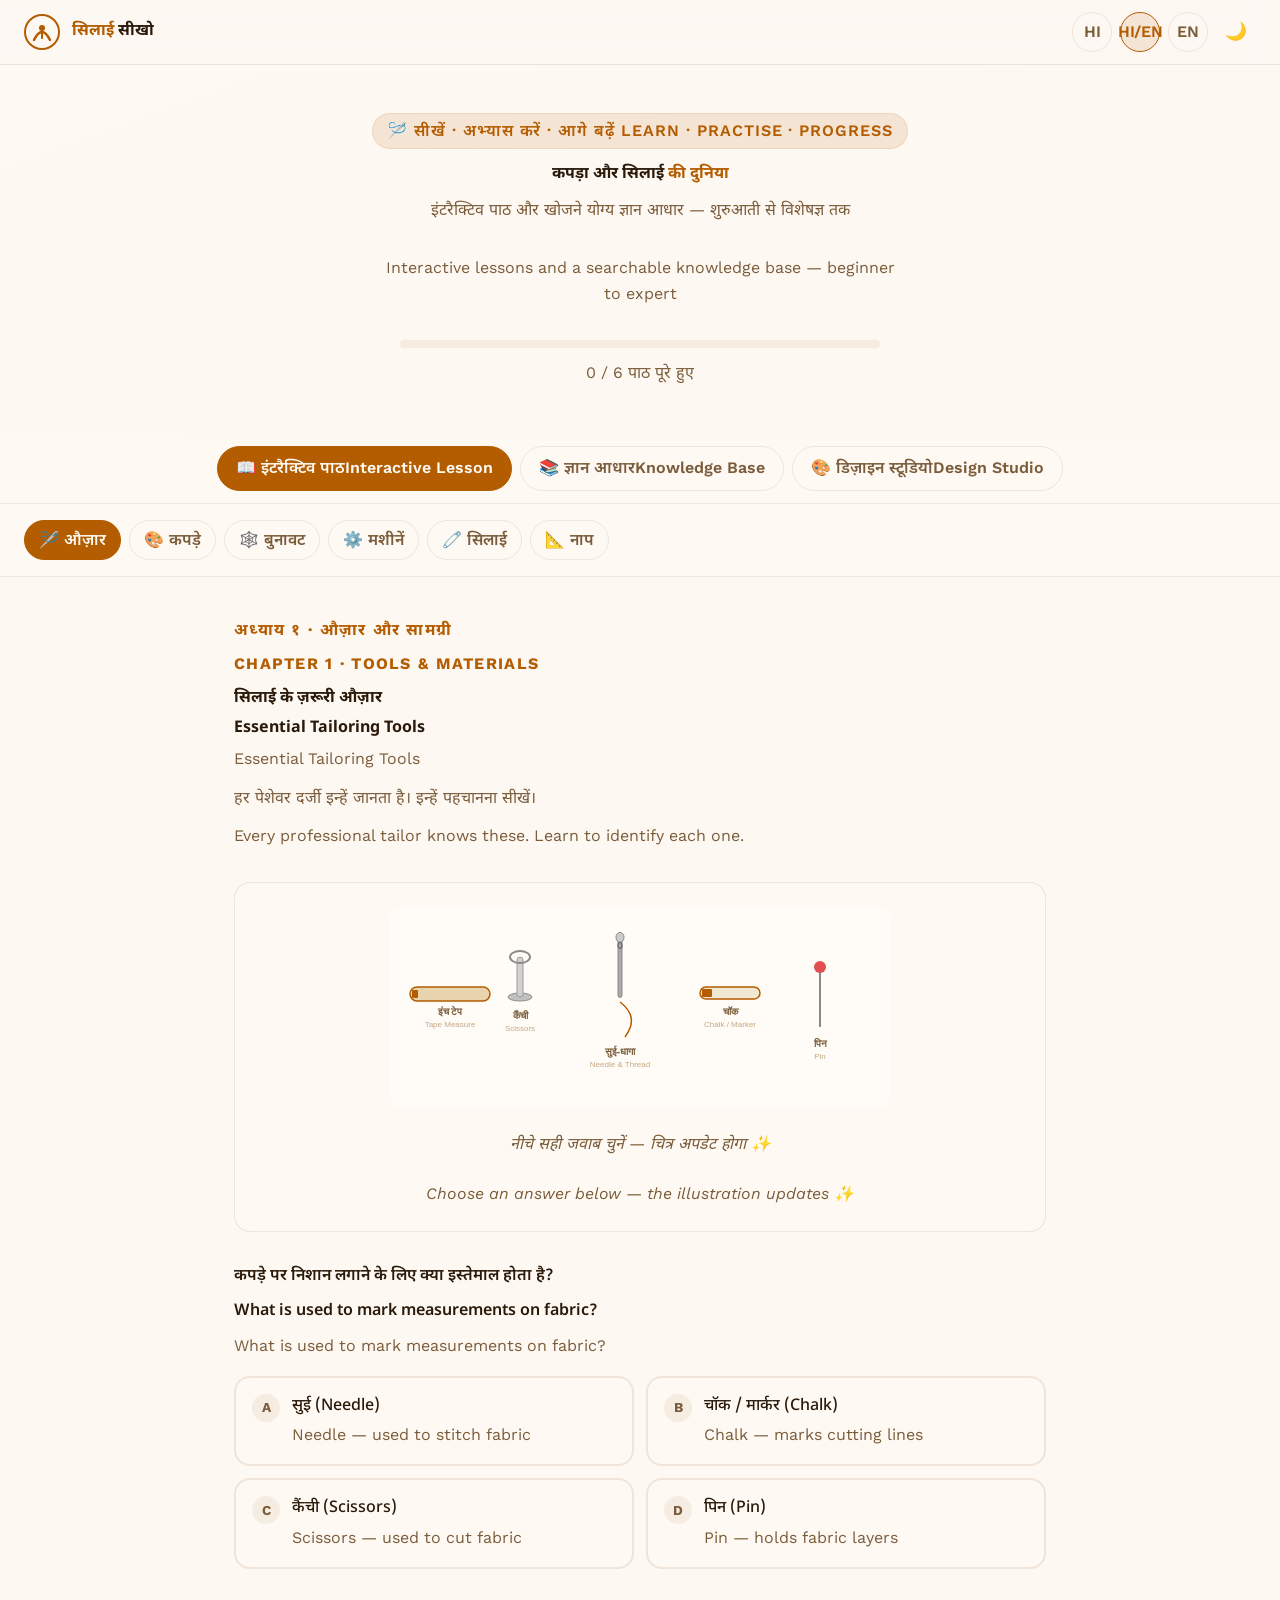
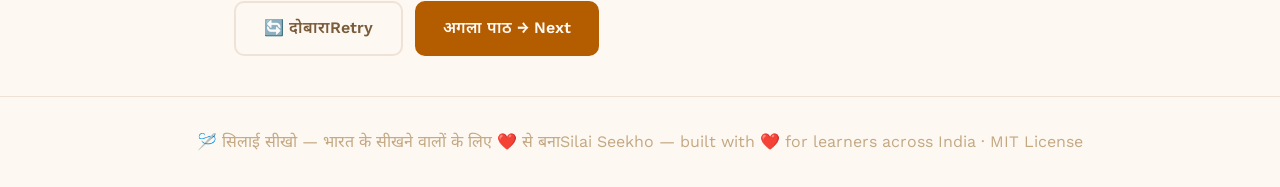
==== index.html @ 6f539c05 "Add Fabric Design Studio (2D editor + 3D drape + replication insights), Saree & Blouse course, and N" ====
<!DOCTYPE html>
<html lang="hi" data-theme="light">
<head>
<meta charset="UTF-8">
<meta name="viewport" content="width=device-width, initial-scale=1.0">
<title>सिलाई सीखो — Silai Seekho</title>
<meta name="description" content="Interactive bilingual (Hindi/English) tailoring lessons with a searchable knowledge base, video tutorials and reference links.">
<link rel="icon" type="image/svg+xml" href="assets/icons/logo.svg">
<link rel="apple-touch-icon" href="assets/icons/apple-touch-icon.png">
<link rel="manifest" href="manifest.webmanifest">
<meta name="theme-color" content="#b35c00">
<link rel="preconnect" href="https://fonts.googleapis.com">
<link rel="preconnect" href="https://fonts.gstatic.com" crossorigin>
<link href="https://fonts.googleapis.com/css2?family=Noto+Sans+Devanagari:wght@400;500;600;700&family=Work+Sans:wght@300..700&display=swap" rel="stylesheet">
<link rel="stylesheet" href="src/css/base.css">
</head>
<body data-lang="bi">

<!-- NAV -->
<nav class="nav">
  <a class="nav-logo" href="#">
    <img src="assets/icons/logo.svg" alt="" width="36" height="36"
         onerror="this.style.display='none'">
    <span class="nav-title"><span>सिलाई</span> सीखो</span>
  </a>
  <div class="nav-controls">
    <button class="nav-btn lang-btn active" id="langHi" onclick="setLang('hi')" title="हिंदी">HI</button>
    <button class="nav-btn lang-btn" id="langBi" onclick="setLang('bi')" title="Hindi + English">HI/EN</button>
    <button class="nav-btn lang-btn" id="langEn" onclick="setLang('en')" title="English">EN</button>
    <button class="nav-btn" data-theme-toggle aria-label="Toggle theme" id="themeBtn">🌙</button>
  </div>
</nav>

<!-- HERO -->
<section class="hero">
  <div class="hero-badge">🪡 <span class="hi-only">सीखें · अभ्यास करें · आगे बढ़ें</span><span class="en-only">Learn · Practise · Progress</span></div>
  <h1>कपड़ा और सिलाई <em>की दुनिया</em></h1>
  <p class="hero-sub hi-only">इंटरैक्टिव पाठ और खोजने योग्य ज्ञान आधार — शुरुआती से विशेषज्ञ तक</p>
  <p class="hero-sub en-only">Interactive lessons and a searchable knowledge base — beginner to expert</p>
  <div class="progress-bar-wrap"><div class="progress-bar" id="progressBar"></div></div>
  <p class="progress-label" id="progressLabel">0 / 6 पाठ पूरे हुए</p>
</section>

<!-- VIEW TABS -->
<nav class="view-tabs">
  <button class="view-tab active" id="vtab-lesson" onclick="switchView('lesson')">
    📖 <span class="hi-only">इंटरैक्टिव पाठ</span><span class="en-only">Interactive Lesson</span>
  </button>
  <button class="view-tab" id="vtab-kb" onclick="switchView('kb')">
    📚 <span class="hi-only">ज्ञान आधार</span><span class="en-only">Knowledge Base</span>
  </button>
  <button class="view-tab" id="vtab-studio" onclick="switchView('studio')">
    🎨 <span class="hi-only">डिज़ाइन स्टूडियो</span><span class="en-only">Design Studio</span>
  </button>
</nav>

<!-- ════════════════════════════════════════════════════════
     VIEW 1 — INTERACTIVE LESSON
═══════════════════════════════════════════════════════════ -->
<div class="view active" id="view-lesson">

<!-- CHAPTER NAV -->
<nav class="chapter-nav" role="tablist" aria-label="Chapters">
  <button class="chapter-pill active" role="tab" onclick="goChapter(0)" id="cpill-0">🪡 औज़ार</button>
  <button class="chapter-pill" role="tab" onclick="goChapter(1)" id="cpill-1">🎨 कपड़े</button>
  <button class="chapter-pill" role="tab" onclick="goChapter(2)" id="cpill-2">🕸️ बुनावट</button>
  <button class="chapter-pill" role="tab" onclick="goChapter(3)" id="cpill-3">⚙️ मशीनें</button>
  <button class="chapter-pill" role="tab" onclick="goChapter(4)" id="cpill-4">🧷 सिलाई</button>
  <button class="chapter-pill" role="tab" onclick="goChapter(5)" id="cpill-5">📐 नाप</button>
</nav>

<main id="mainContent">

<!-- CHAPTER 0 — TOOLS -->
<section class="chapter-section active lesson" id="ch-0" role="tabpanel">
  <div class="lesson-header">
    <p class="lesson-number hi-only">अध्याय १ · औज़ार और सामग्री</p>
    <p class="lesson-number en-only">Chapter 1 · Tools & Materials</p>
    <h2 class="lesson-title hi-only">सिलाई के ज़रूरी औज़ार</h2>
    <h2 class="lesson-title en-only">Essential Tailoring Tools</h2>
    <p class="lesson-title-en hi-only">Essential Tailoring Tools</p>
    <p class="lesson-desc hi-only">हर पेशेवर दर्जी इन्हें जानता है। इन्हें पहचानना सीखें।</p>
    <p class="lesson-desc en-only">Every professional tailor knows these. Learn to identify each one.</p>
  </div>
  <div class="visual-zone" id="viz-0">
    <div class="illus-wrap" data-illus="assets/illustrations/tools.svg" data-alt="Tailoring tools"></div>
    <p class="viz-caption hi-only">नीचे सही जवाब चुनें — चित्र अपडेट होगा ✨</p>
    <p class="viz-caption en-only">Choose an answer below — the illustration updates ✨</p>
  </div>
  <div class="quiz-block">
    <p class="quiz-question hi-only">कपड़े पर निशान लगाने के लिए क्या इस्तेमाल होता है?</p>
    <p class="quiz-question en-only">What is used to mark measurements on fabric?</p>
    <p class="quiz-question-en hi-only">What is used to mark measurements on fabric?</p>
    <div class="options-grid" id="opts-0" role="radiogroup">
      <button class="option-btn" onclick="checkQ(0,'wrong','opts-0','fb-0','viz-0','needle-selected')" disabled="">
        <span class="option-icon">A</span>
        <span class="option-text"><span class="option-hi">सुई (Needle)</span><span class="option-en hi-only">Needle — used to stitch fabric</span></span>
        <span class="option-result-icon"><svg width="18" height="18" viewBox="0 0 24 24" fill="none" stroke="currentColor" stroke-width="2.5"><path d="M18 6L6 18M6 6l12 12"/></svg></span>
      </button>
      <button class="option-btn" onclick="checkQ(0,'correct','opts-0','fb-0','viz-0','chalk-selected')" disabled="">
        <span class="option-icon">B</span>
        <span class="option-text"><span class="option-hi">चॉक / मार्कर (Chalk)</span><span class="option-en hi-only">Chalk — marks cutting lines</span></span>
        <span class="option-result-icon"><svg width="18" height="18" viewBox="0 0 24 24" fill="none" stroke="currentColor" stroke-width="2.5"><polyline points="20 6 9 17 4 12"/></svg></span>
      </button>
      <button class="option-btn" onclick="checkQ(0,'wrong','opts-0','fb-0','viz-0','scissors-selected')" disabled="">
        <span class="option-icon">C</span>
        <span class="option-text"><span class="option-hi">कैंची (Scissors)</span><span class="option-en hi-only">Scissors — used to cut fabric</span></span>
        <span class="option-result-icon"><svg width="18" height="18" viewBox="0 0 24 24" fill="none" stroke="currentColor" stroke-width="2.5"><path d="M18 6L6 18M6 6l12 12"/></svg></span>
      </button>
      <button class="option-btn" onclick="checkQ(0,'wrong','opts-0','fb-0','viz-0','pin-selected')" disabled="">
        <span class="option-icon">D</span>
        <span class="option-text"><span class="option-hi">पिन (Pin)</span><span class="option-en hi-only">Pin — holds fabric layers</span></span>
        <span class="option-result-icon"><svg width="18" height="18" viewBox="0 0 24 24" fill="none" stroke="currentColor" stroke-width="2.5"><path d="M18 6L6 18M6 6l12 12"/></svg></span>
      </button>
    </div>
    <div class="feedback" id="fb-0"><span class="feedback-icon"></span><div class="feedback-text"><strong></strong><p></p></div></div>
  </div>
  <div class="action-row">
    <button class="btn-secondary" onclick="startChapter(0)">🔄 <span class="hi-only">दोबारा</span><span class="en-only">Retry</span></button>
    <button class="btn-primary" onclick="goChapter(1)">अगला पाठ → <span class="en-only">Next</span></button>
  </div>
</section>

<!-- CHAPTER 1 — FABRICS -->
<section class="chapter-section lesson" id="ch-1" role="tabpanel">
  <div class="lesson-header">
    <p class="lesson-number hi-only">अध्याय २ · कपड़े के प्रकार</p>
    <p class="lesson-number en-only">Chapter 2 · Fabric Types</p>
    <h2 class="lesson-title hi-only">कपड़े की पहचान करें</h2>
    <h2 class="lesson-title en-only">Identifying Fabrics</h2>
    <p class="lesson-title-en hi-only">Identify Fabrics by Touch & Look</p>
    <p class="lesson-desc hi-only">शुरुआती दर्जी के लिए सबसे ज़रूरी है — कपड़े को देखकर और छूकर पहचानना।</p>
    <p class="lesson-desc en-only">The most important skill for a beginner tailor — recognising fabric by sight and touch.</p>
  </div>
  <div class="visual-zone" id="viz-1">
    <div class="illus-wrap" data-illus="assets/illustrations/fabrics.svg" data-alt="Fabric swatches"></div>
  </div>
  <p class="section-label hi-only">मुख्य अवधारणाएं</p>
  <p class="section-label en-only">Key Concepts</p>
  <div class="concept-grid">
    <div class="concept-card" onclick="toggleCard(this)">
      <div class="concept-card-header"><div class="concept-card-title">सूती कपड़ा <span>Cotton Fabric</span></div>
        <svg class="concept-card-chevron" width="20" height="20" viewBox="0 0 24 24" fill="none" stroke="currentColor" stroke-width="2"><polyline points="6 9 12 15 18 9"/></svg></div>
      <div class="concept-card-body"><span class="hi">प्राकृतिक रेशा · Natural fibre</span>हल्का, सांस लेने योग्य, धोने में आसान। गर्मियों के लिए सर्वोत्तम।<br><em>Light, breathable, easy to wash. Best for summer wear.</em><br><strong>सिलाई टिप:</strong> सुई नंबर 11–14 इस्तेमाल करें।<br><em>Use needle size 11–14.</em></div>
    </div>
    <div class="concept-card" onclick="toggleCard(this)">
      <div class="concept-card-header"><div class="concept-card-title">रेशम <span>Silk</span></div>
        <svg class="concept-card-chevron" width="20" height="20" viewBox="0 0 24 24" fill="none" stroke="currentColor" stroke-width="2"><polyline points="6 9 12 15 18 9"/></svg></div>
      <div class="concept-card-body"><span class="hi">प्राकृतिक · Natural, चमकदार · Shiny</span>महंगा, फिसलन वाला — अनुभवी दर्जी के लिए।<br><em>Expensive, slippery — for experienced tailors.</em><br><strong>टिप:</strong> सिलाई से पहले पिन ज़रूर लगाएं।<br><em>Always pin before stitching.</em></div>
    </div>
    <div class="concept-card" onclick="toggleCard(this)">
      <div class="concept-card-header"><div class="concept-card-title">जॉर्जेट <span>Georgette</span></div>
        <svg class="concept-card-chevron" width="20" height="20" viewBox="0 0 24 24" fill="none" stroke="currentColor" stroke-width="2"><polyline points="6 9 12 15 18 9"/></svg></div>
      <div class="concept-card-body"><span class="hi">हल्का, पारदर्शी · Sheer & light</span>साड़ी और दुपट्टे के लिए लोकप्रिय।<br><em>Popular for sarees and dupattas.</em><br><strong>टिप:</strong> फ्रेंच सीम इस्तेमाल करें।<br><em>Use French seam to hide raw edges.</em></div>
    </div>
    <div class="concept-card" onclick="toggleCard(this)">
      <div class="concept-card-header"><div class="concept-card-title">पॉलिएस्टर <span>Polyester</span></div>
        <svg class="concept-card-chevron" width="20" height="20" viewBox="0 0 24 24" fill="none" stroke="currentColor" stroke-width="2"><polyline points="6 9 12 15 18 9"/></svg></div>
      <div class="concept-card-body"><span class="hi">कृत्रिम रेशा · Synthetic fibre</span>सस्ता, टिकाऊ, जल्दी सूखता है।<br><em>Cheap, durable, quick-drying.</em><br><strong>टिप:</strong> कम तापमान पर इस्त्री करें।<br><em>Iron on low heat only.</em></div>
    </div>
  </div>
  <div class="quiz-block">
    <p class="quiz-question hi-only">शुरुआती दर्जी के लिए सबसे अच्छा कपड़ा कौन सा है?</p>
    <p class="quiz-question en-only">Which fabric is best for a beginner tailor?</p>
    <p class="quiz-question-en hi-only">Which fabric is best for a beginner tailor?</p>
    <div class="options-grid" id="opts-1" role="radiogroup">
      <button class="option-btn" onclick="checkQ(1,'wrong','opts-1','fb-1','viz-1','silk-hl')" disabled="">
        <span class="option-icon">A</span><span class="option-text"><span class="option-hi">रेशम (Silk)</span><span class="option-en hi-only">Silk — slippery, hard to control</span></span>
        <span class="option-result-icon"><svg width="18" height="18" viewBox="0 0 24 24" fill="none" stroke="currentColor" stroke-width="2.5"><path d="M18 6L6 18M6 6l12 12"/></svg></span></button>
      <button class="option-btn" onclick="checkQ(1,'correct','opts-1','fb-1','viz-1','cotton-hl')" disabled="">
        <span class="option-icon">B</span><span class="option-text"><span class="option-hi">सूती (Cotton)</span><span class="option-en hi-only">Cotton — easy to handle & press</span></span>
        <span class="option-result-icon"><svg width="18" height="18" viewBox="0 0 24 24" fill="none" stroke="currentColor" stroke-width="2.5"><polyline points="20 6 9 17 4 12"/></svg></span></button>
      <button class="option-btn" onclick="checkQ(1,'wrong','opts-1','fb-1','viz-1','georgette-hl')" disabled="">
        <span class="option-icon">C</span><span class="option-text"><span class="option-hi">जॉर्जेट (Georgette)</span><span class="option-en hi-only">Georgette — delicate & tricky</span></span>
        <span class="option-result-icon"><svg width="18" height="18" viewBox="0 0 24 24" fill="none" stroke="currentColor" stroke-width="2.5"><path d="M18 6L6 18M6 6l12 12"/></svg></span></button>
      <button class="option-btn" onclick="checkQ(1,'wrong','opts-1','fb-1','viz-1','poly-hl')" disabled="">
        <span class="option-icon">D</span><span class="option-text"><span class="option-hi">पॉलिएस्टर (Polyester)</span><span class="option-en hi-only">Polyester — slippery when cheap</span></span>
        <span class="option-result-icon"><svg width="18" height="18" viewBox="0 0 24 24" fill="none" stroke="currentColor" stroke-width="2.5"><path d="M18 6L6 18M6 6l12 12"/></svg></span></button>
    </div>
    <div class="feedback" id="fb-1"><span class="feedback-icon"></span><div class="feedback-text"><strong></strong><p></p></div></div>
  </div>
  <div class="action-row">
    <button class="btn-secondary" onclick="startChapter(1)">🔄</button>
    <button class="btn-primary" onclick="goChapter(2)">अगला → <span class="en-only">Next</span></button>
  </div>
</section>

<!-- CHAPTER 2 — WEAVE -->
<section class="chapter-section lesson" id="ch-2" role="tabpanel">
  <div class="lesson-header">
    <p class="lesson-number hi-only">अध्याय ३ · बुनावट और धागे</p>
    <p class="lesson-number en-only">Chapter 3 · Grain & Weave</p>
    <h2 class="lesson-title hi-only">ताना, बाना और सेल्वेज</h2>
    <h2 class="lesson-title en-only">Warp, Weft & Selvedge</h2>
    <p class="lesson-desc hi-only">कपड़े की बुनावट समझे बिना सही कटाई संभव नहीं।</p>
    <p class="lesson-desc en-only">Without understanding weave direction, correct cutting is impossible.</p>
  </div>
  <div class="visual-zone" id="viz-2">
    <div class="illus-wrap" data-illus="assets/illustrations/weave.svg" data-alt="Warp weft weave diagram"></div>
  </div>
  <div class="quiz-block">
    <p class="quiz-question hi-only">रिक्त स्थान भरें — खड़े धागों को <span class="fill-blank"><input type="text" id="fill-warp" placeholder="Hindi" maxlength="8" oninput="checkFill('fill-warp','ताना','fb-fill-1')"></span> (
      <span class="fill-blank"><input type="text" id="fill-warp-en" placeholder="English" maxlength="10" oninput="checkFill('fill-warp-en','warp','fb-fill-1')"></span>
    ) कहते हैं।</p>
    <p class="quiz-question en-only">Fill the blank — vertical threads are called <span class="fill-blank"><input type="text" id="fill-warp-en2" placeholder="type answer" maxlength="10" oninput="checkFill('fill-warp-en2','warp','fb-fill-2')"></span></p>
    <div class="feedback" id="fb-fill-1" style="margin-top:12px"></div>
    <div class="feedback" id="fb-fill-2" style="margin-top:12px"></div>
  </div>
  <div class="action-row">
    <button class="btn-secondary" onclick="startChapter(2)">🔄</button>
    <button class="btn-primary" onclick="goChapter(3)">अगला → <span class="en-only">Next</span></button>
  </div>
</section>

<!-- CHAPTER 3 — MACHINES (interactive hotspots over inline SVG + animated GIF demo) -->
<section class="chapter-section lesson" id="ch-3" role="tabpanel">
  <div class="lesson-header">
    <p class="lesson-number hi-only">अध्याय ४ · सिलाई मशीनें</p>
    <p class="lesson-number en-only">Chapter 4 · Sewing Machines</p>
    <h2 class="lesson-title hi-only">पैर-चालित बनाम मिनी मशीन</h2>
    <h2 class="lesson-title en-only">Treadle vs Mini Sewing Machine</h2>
  </div>
  <div class="visual-zone" id="viz-3" style="flex-direction:column">
    <div class="machine-wrap" id="machine-diagram">
      <svg viewBox="0 0 480 260" width="480" height="260" role="img" aria-label="Treadle sewing machine diagram">
        <rect x="80" y="40" width="220" height="140" rx="12" fill="#e8dcc8" stroke="#8b6914" stroke-width="2"/>
        <rect x="120" y="80" width="40" height="60" rx="4" fill="#d4c4a0" stroke="#8b6914" stroke-width="1.5"/>
        <rect x="138" y="85" width="4" height="50" rx="2" fill="#aaa" stroke="#888"/>
        <circle cx="140" cy="93" r="3" fill="#666"/>
        <rect x="130" y="130" width="20" height="8" rx="2" fill="#888" stroke="#666"/>
        <rect x="126" y="138" width="28" height="6" rx="1" fill="#999" stroke="#777"/>
        <ellipse cx="150" cy="160" rx="18" ry="8" fill="#c0aa80" stroke="#8b6914"/>
        <ellipse cx="150" cy="160" rx="10" ry="5" fill="#b09060" class="bobbin-inner"/>
        <path d="M180,50 L180,70 L165,80 L155,90" fill="none" stroke="#b35c00" stroke-width="1.5" stroke-dasharray="4,2"/>
        <circle cx="290" cy="110" r="28" fill="#d4c4a0" stroke="#8b6914" stroke-width="2"/>
        <circle cx="290" cy="110" r="16" fill="#c8b48c" stroke="#8b6914" stroke-width="1.5"/>
        <circle cx="290" cy="110" r="5" fill="#8b6914"/>
        <line x1="290" y1="82" x2="290" y2="94" stroke="#8b6914" stroke-width="2"/>
        <line x1="290" y1="126" x2="290" y2="138" stroke="#8b6914" stroke-width="2"/>
        <line x1="262" y1="110" x2="274" y2="110" stroke="#8b6914" stroke-width="2"/>
        <line x1="306" y1="110" x2="318" y2="110" stroke="#8b6914" stroke-width="2"/>
        <line x1="220" y1="40" x2="220" y2="10" stroke="#8b6914" stroke-width="2"/>
        <circle cx="220" cy="10" r="6" fill="#b35c00" stroke="#8b6914"/>
        <rect x="60" y="190" width="260" height="16" rx="4" fill="#8b6914" stroke="#6a4d10" stroke-width="1.5"/>
        <rect x="110" y="210" width="160" height="30" rx="6" fill="#c4a060" stroke="#8b6914" stroke-width="2"/>
        <rect x="80" y="200" width="12" height="50" rx="3" fill="#6a4d10"/>
        <rect x="290" y="200" width="12" height="50" rx="3" fill="#6a4d10"/>
        <ellipse cx="220" cy="175" rx="80" ry="12" fill="none" stroke="#555" stroke-width="2" stroke-dasharray="6,3"/>
      </svg>
      <button class="hotspot-btn" style="left:17%;top:52%" onclick="showHotspot(this,1)" title="Part 1">1<span class="hotspot-tooltip"></span></button>
      <button class="hotspot-btn" style="left:30%;top:68%" onclick="showHotspot(this,2)" title="Part 2">2<span class="hotspot-tooltip"></span></button>
      <button class="hotspot-btn" style="left:28%;top:78%" onclick="showHotspot(this,3)" title="Part 3">3<span class="hotspot-tooltip"></span></button>
      <button class="hotspot-btn" style="left:55%;top:36%" onclick="showHotspot(this,4)" title="Part 4">4<span class="hotspot-tooltip"></span></button>
      <button class="hotspot-btn" style="left:43%;top:8%" onclick="showHotspot(this,5)" title="Part 5">5<span class="hotspot-tooltip"></span></button>
      <button class="hotspot-btn" style="left:22%;top:90%" onclick="showHotspot(this,6)" title="Part 6">6<span class="hotspot-tooltip"></span></button>
    </div>
    <div class="hotspot-info" id="hotspot-info" style="width:100%;max-width:500px">
      <span class="hi-only">👆 ऊपर कोई नंबर दबाएं — उस हिस्से की जानकारी यहाँ दिखेगी</span>
      <span class="en-only">👆 Tap any number above to learn about that part</span>
    </div>
    <p class="viz-caption" style="margin-top:16px"><span class="hi-only">सिलाई की गति — एनिमेशन</span><span class="en-only">Stitching motion — animation</span></p>
    <img class="media-gif" src="assets/illustrations/stitching.gif" alt="Animated stitching demonstration"
         loading="lazy" onerror="this.style.display='none'">
  </div>
  <div class="quiz-block">
    <p class="quiz-question hi-only">पैर-चालित मशीन में बिजली की ज़रूरत क्यों नहीं होती?</p>
    <p class="quiz-question en-only">Why does a treadle machine not need electricity?</p>
    <p class="quiz-question-en hi-only">Why does a treadle machine not need electricity?</p>
    <div class="options-grid" id="opts-3" role="radiogroup">
      <button class="option-btn" onclick="checkQ(3,'correct','opts-3','fb-3','viz-3','treadle-ok')" disabled="">
        <span class="option-icon">A</span><span class="option-text"><span class="option-hi">पैर से पेडल चलाने पर पहिया घूमता है</span><span class="option-en hi-only">The foot pedal turns the wheel mechanically</span></span>
        <span class="option-result-icon"><svg width="18" height="18" viewBox="0 0 24 24" fill="none" stroke="currentColor" stroke-width="2.5"><polyline points="20 6 9 17 4 12"/></svg></span></button>
      <button class="option-btn" onclick="checkQ(3,'wrong','opts-3','fb-3','viz-3','treadle-no')" disabled="">
        <span class="option-icon">B</span><span class="option-text"><span class="option-hi">इसमें बैटरी लगी होती है</span><span class="option-en hi-only">It runs on a hidden battery</span></span>
        <span class="option-result-icon"><svg width="18" height="18" viewBox="0 0 24 24" fill="none" stroke="currentColor" stroke-width="2.5"><path d="M18 6L6 18M6 6l12 12"/></svg></span></button>
      <button class="option-btn" onclick="checkQ(3,'wrong','opts-3','fb-3','viz-3','treadle-no2')" disabled="">
        <span class="option-icon">C</span><span class="option-text"><span class="option-hi">सूरज की रोशनी से चलती है</span><span class="option-en hi-only">It is solar powered</span></span>
        <span class="option-result-icon"><svg width="18" height="18" viewBox="0 0 24 24" fill="none" stroke="currentColor" stroke-width="2.5"><path d="M18 6L6 18M6 6l12 12"/></svg></span></button>
    </div>
    <div class="feedback" id="fb-3"><span class="feedback-icon"></span><div class="feedback-text"><strong></strong><p></p></div></div>
  </div>
  <div class="action-row">
    <button class="btn-secondary" onclick="startChapter(3)">🔄</button>
    <button class="btn-primary" onclick="goChapter(4)">अगला →</button>
  </div>
</section>

<!-- CHAPTER 4 — SEAMS -->
<section class="chapter-section lesson" id="ch-4" role="tabpanel">
  <div class="lesson-header">
    <p class="lesson-number hi-only">अध्याय ५ · सीम और बनावट</p>
    <p class="lesson-number en-only">Chapter 5 · Seams & Stitches</p>
    <h2 class="lesson-title hi-only">सीम, डार्ट और हेम</h2>
    <h2 class="lesson-title en-only">Seam, Dart & Hem</h2>
    <p class="lesson-desc hi-only">ये सिलाई की बुनियादी इकाइयां हैं।</p>
    <p class="lesson-desc en-only">These are the fundamental units of tailoring.</p>
  </div>
  <div class="visual-zone" id="viz-4">
    <div class="illus-wrap" data-illus="assets/illustrations/seams.svg" data-alt="Seam types diagram"></div>
  </div>
  <div class="concept-grid">
    <div class="concept-card" onclick="toggleCard(this)">
      <div class="concept-card-header"><div class="concept-card-title">सादी सीम <span>Plain Seam</span></div>
        <svg class="concept-card-chevron" width="20" height="20" viewBox="0 0 24 24" fill="none" stroke="currentColor" stroke-width="2"><polyline points="6 9 12 15 18 9"/></svg></div>
      <div class="concept-card-body"><span class="hi">सबसे सरल सीम · The simplest seam</span>दो कपड़ों को एक सीधी रेखा में सिलना।<br><em>Joining two fabric pieces in a straight line.</em><br><strong>भत्ता:</strong> आमतौर पर 1–1.5 इंच<br><em>Seam allowance: usually 1–1.5 inches</em></div>
    </div>
    <div class="concept-card" onclick="toggleCard(this)">
      <div class="concept-card-header"><div class="concept-card-title">डार्ट <span>Dart</span></div>
        <svg class="concept-card-chevron" width="20" height="20" viewBox="0 0 24 24" fill="none" stroke="currentColor" stroke-width="2"><polyline points="6 9 12 15 18 9"/></svg></div>
      <div class="concept-card-body"><span class="hi">शरीर की आकृति के लिए · For body shape</span>कपड़े को शरीर के अनुसार आकार देने वाली तह।<br><em>A folded tuck that shapes the garment to the body.</em><br><strong>उदाहरण:</strong> ब्लाउज की पीठ पर डार्ट<br><em>Example: back darts on a blouse</em></div>
    </div>
    <div class="concept-card" onclick="toggleCard(this)">
      <div class="concept-card-header"><div class="concept-card-title">फ्रेंच सीम <span>French Seam</span></div>
        <svg class="concept-card-chevron" width="20" height="20" viewBox="0 0 24 24" fill="none" stroke="currentColor" stroke-width="2"><polyline points="6 9 12 15 18 9"/></svg></div>
      <div class="concept-card-body"><span class="hi">दोहरी सीम · Double-stitched seam</span>कच्चे किनारे छिपाने के लिए दो बार सिला जाता है।<br><em>Sewn twice to enclose raw edges — ideal for georgette & silk.</em></div>
    </div>
    <div class="concept-card" onclick="toggleCard(this)">
      <div class="concept-card-header"><div class="concept-card-title">हेम <span>Hem</span></div>
        <svg class="concept-card-chevron" width="20" height="20" viewBox="0 0 24 24" fill="none" stroke="currentColor" stroke-width="2"><polyline points="6 9 12 15 18 9"/></svg></div>
      <div class="concept-card-body"><span class="hi">निचला किनारा · Bottom edge finish</span>कपड़े के निचले हिस्से को अंदर मोड़कर सिलना।<br><em>Folding and stitching the bottom edge of a garment.</em><br><strong>आम हेम:</strong> 1–2 इंच | <em>Typical: 1–2 inches</em></div>
    </div>
  </div>
  <div class="quiz-block">
    <p class="quiz-question hi-only">डार्ट का मुख्य उद्देश्य क्या है?</p>
    <p class="quiz-question en-only">What is the main purpose of a dart?</p>
    <p class="quiz-question-en hi-only">What is the main purpose of a dart?</p>
    <div class="options-grid" id="opts-4" role="radiogroup">
      <button class="option-btn" onclick="checkQ(4,'wrong','opts-4','fb-4','viz-4','hem-hl')" disabled="">
        <span class="option-icon">A</span><span class="option-text"><span class="option-hi">निचला किनारा साफ करना</span><span class="option-en hi-only">To clean the bottom hem</span></span>
        <span class="option-result-icon"><svg width="18" height="18" viewBox="0 0 24 24" fill="none" stroke="currentColor" stroke-width="2.5"><path d="M18 6L6 18M6 6l12 12"/></svg></span></button>
      <button class="option-btn" onclick="checkQ(4,'correct','opts-4','fb-4','viz-4','dart-hl')" disabled="">
        <span class="option-icon">B</span><span class="option-text"><span class="option-hi">कपड़े को शरीर का आकार देना</span><span class="option-en hi-only">To shape the garment to the body</span></span>
        <span class="option-result-icon"><svg width="18" height="18" viewBox="0 0 24 24" fill="none" stroke="currentColor" stroke-width="2.5"><polyline points="20 6 9 17 4 12"/></svg></span></button>
      <button class="option-btn" onclick="checkQ(4,'wrong','opts-4','fb-4','viz-4','seam-hl')" disabled="">
        <span class="option-icon">C</span><span class="option-text"><span class="option-hi">दो कपड़े जोड़ना</span><span class="option-en hi-only">To join two pieces of fabric</span></span>
        <span class="option-result-icon"><svg width="18" height="18" viewBox="0 0 24 24" fill="none" stroke="currentColor" stroke-width="2.5"><path d="M18 6L6 18M6 6l12 12"/></svg></span></button>
    </div>
    <div class="feedback" id="fb-4"><span class="feedback-icon"></span><div class="feedback-text"><strong></strong><p></p></div></div>
  </div>
  <div class="action-row">
    <button class="btn-secondary" onclick="startChapter(4)">🔄</button>
    <button class="btn-primary" onclick="goChapter(5)">अगला →</button>
  </div>
</section>

<!-- CHAPTER 5 — MEASUREMENTS -->
<section class="chapter-section lesson" id="ch-5" role="tabpanel">
  <div class="lesson-header">
    <p class="lesson-number hi-only">अध्याय ६ · शरीर के नाप</p>
    <p class="lesson-number en-only">Chapter 6 · Body Measurements</p>
    <h2 class="lesson-title hi-only">नाप लेना और भत्ता</h2>
    <h2 class="lesson-title en-only">Taking Measurements & Ease Allowance</h2>
  </div>
  <div class="visual-zone" id="viz-5">
    <div class="illus-wrap" data-illus="assets/illustrations/measurements.svg" data-alt="Body measurement points"></div>
  </div>
  <p class="section-label hi-only">मिलान खेल — हिंदी नाम को अंग्रेज़ी से मिलाएं</p>
  <p class="section-label en-only">Match Game — drag Hindi to the correct English</p>
  <div class="match-game" id="match-game">
    <div class="match-col-title">
      <span class="hi-only">हिंदी नाम</span><span class="en-only">Hindi Name</span>
      <span class="hi-only">अंग्रेज़ी नाम (यहाँ छोड़ें)</span><span class="en-only">English Name (drop here)</span>
    </div>
    <div id="drag-col">
      <div class="match-card" draggable="true" data-val="chest" id="drag-chest" ondragstart="dragStart(event)">🫁 छाती / Bust</div>
      <div class="match-card" draggable="true" data-val="waist" id="drag-waist" ondragstart="dragStart(event)" style="margin-top:8px">⌚ कमर / Waist</div>
      <div class="match-card" draggable="true" data-val="hip" id="drag-hip" ondragstart="dragStart(event)" style="margin-top:8px">🍑 कूल्हा / Hip</div>
      <div class="match-card" draggable="true" data-val="shoulder" id="drag-shoulder" ondragstart="dragStart(event)" style="margin-top:8px">💪 कंधा / Shoulder</div>
    </div>
    <div id="drop-col">
      <div class="match-drop" data-accept="chest" ondragover="dragOver(event)" ondrop="drop(event)" ondragleave="dragLeave(event)">Bust / Chest (छाती)</div>
      <div class="match-drop" data-accept="waist" ondragover="dragOver(event)" ondrop="drop(event)" ondragleave="dragLeave(event)" style="margin-top:8px">Waist (कमर)</div>
      <div class="match-drop" data-accept="hip" ondragover="dragOver(event)" ondrop="drop(event)" ondragleave="dragLeave(event)" style="margin-top:8px">Hip (कूल्हा)</div>
      <div class="match-drop" data-accept="shoulder" ondragover="dragOver(event)" ondrop="drop(event)" ondragleave="dragLeave(event)" style="margin-top:8px">Shoulder (कंधा)</div>
    </div>
  </div>
  <div class="feedback" id="fb-match" style="display:none"></div>
  <div class="action-row">
    <button class="btn-secondary" onclick="resetMatch()">🔄 <span class="hi-only">फिर से</span><span class="en-only">Reset</span></button>
    <button class="btn-primary" onclick="finishLesson()">🎉 <span class="hi-only">पाठ पूरा करें</span><span class="en-only">Complete Lesson</span></button>
  </div>
</section>

<!-- SCORE CARD -->
<section class="chapter-section score-card" id="ch-score">
  <div class="score-circle" id="scoreCircle">0/6</div>
  <h2 class="hi-only">शाबाश! पाठ पूरा हुआ! 🎊</h2>
  <h2 class="en-only">Lesson Complete! 🎊</h2>
  <p class="hi-only">आपने सिलाई और कपड़े की बुनियादी जानकारी हासिल कर ली।<br>अब मशीन पर बैठ कर अभ्यास शुरू करें!</p>
  <p class="en-only">You have covered the basics of tailoring and fabric.<br>Now sit at the machine and start practising!</p>
  <div class="action-row" style="justify-content:center">
    <button class="btn-secondary" onclick="restartAll()">🔄 <span class="hi-only">फिर से शुरू</span><span class="en-only">Start Over</span></button>
    <button class="btn-primary" onclick="switchView('kb')">📚 <span class="hi-only">ज्ञान आधार देखें</span><span class="en-only">Explore Knowledge Base</span></button>
  </div>
</section>

</main>
</div><!-- /view-lesson -->

<!-- ════════════════════════════════════════════════════════
     VIEW 2 — KNOWLEDGE BASE
═══════════════════════════════════════════════════════════ -->
<div class="view" id="view-kb">
  <div class="kb">
    <div class="kb-header">
      <h2><span class="hi-only">ज्ञान आधार</span><span class="en-only">Knowledge Base</span></h2>
      <p class="hi-only">शुरुआती से विशेषज्ञ तक — मुख्य विषयों में संगठित पाठ योजनाएं, वीडियो ट्यूटोरियल और संदर्भ लिंक। खोजें और सीखें।</p>
      <p class="en-only">Lesson plans organised by core topic — from beginner to expert — with video tutorials and reference links. Search and learn.</p>
    </div>

    <div class="kb-search-wrap">
      <span class="kb-search-icon">
        <svg width="20" height="20" viewBox="0 0 24 24" fill="none" stroke="currentColor" stroke-width="2"><circle cx="11" cy="11" r="7"/><path d="M21 21l-4.3-4.3"/></svg>
      </span>
      <input type="search" class="kb-search" id="kbSearch" oninput="searchKB(this.value)"
        placeholder="खोजें: सीम, नाप, मशीन, ज़िप… / Search: seam, zipper, dart, business…"
        aria-label="Search lessons">
    </div>

    <div class="kb-filters">
      <div class="kb-filter-row">
        <span class="kb-filter-label"><span class="hi-only">स्तर</span><span class="en-only">Level</span></span>
        <div id="kbLevelChips" style="display:flex;gap:8px;flex-wrap:wrap"></div>
      </div>
      <div class="kb-filter-row">
        <span class="kb-filter-label"><span class="hi-only">विषय</span><span class="en-only">Topic</span></span>
        <div id="kbTopicChips" style="display:flex;gap:8px;flex-wrap:wrap"></div>
      </div>
    </div>

    <div class="kb-count" id="kbCount"></div>
    <div class="kb-grid" id="kbGrid">
      <div class="kb-empty" style="grid-column:1/-1"><span>⏳</span>
        <p class="hi-only">पाठ लोड हो रहे हैं…</p><p class="en-only">Loading lessons…</p></div>
    </div>
  </div>
</div><!-- /view-kb -->

<!-- ═════════════════════════════════════════
     VIEW 3 — FABRIC DESIGN STUDIO
═════════════════════════════════════════ -->
<div class="view" id="view-studio">
  <div class="ds">
    <div class="ds-header">
      <h2>🎨 <span class="hi-only">कपड़ा डिज़ाइन स्टूडियो</span><span class="en-only">Fabric Design Studio</span></h2>
      <p class="hi-only">अपना खुद का कपड़ा पैटर्न बनाएँ — इसे 2D में डिज़ाइन करें, 3D ड्रेप में देखें, और जानें कि इसे असली कपड़े पर कैसे बनाएं।</p>
      <p class="en-only">Create your own fabric pattern — design it in 2D, preview it draped in 3D, and learn how to replicate it on real cloth.</p>
    </div>

    <div class="ds-layout">
      <!-- CONTROLS -->
      <aside class="ds-controls">
        <div class="ds-group">
          <label class="ds-label"><span class="hi-only">रंग संयोजन</span><span class="en-only">Colour palette</span></label>
          <div class="ds-swatches" id="dsPalettes"></div>
        </div>
        <div class="ds-group">
          <label class="ds-label"><span class="hi-only">अपने रंग</span><span class="en-only">Custom colours</span></label>
          <div class="ds-colors">
            <label class="ds-color"><input type="color" id="dsBg" value="#fbe9c8" oninput="setDSColor('bg',this.value)"><span class="hi-only">पृष्ठभूमि</span><span class="en-only">Background</span></label>
            <label class="ds-color"><input type="color" id="dsFg" value="#b35c00" oninput="setDSColor('fg',this.value)"><span class="hi-only">मुख्य</span><span class="en-only">Main</span></label>
            <label class="ds-color"><input type="color" id="dsAccent" value="#016b6f" oninput="setDSColor('accent',this.value)"><span class="hi-only">सहायक</span><span class="en-only">Accent</span></label>
          </div>
        </div>
        <div class="ds-group">
          <label class="ds-label"><span class="hi-only">मोटिफ़ (बूटी)</span><span class="en-only">Motif</span></label>
          <div class="ds-chips" id="dsMotifs"></div>
        </div>
        <div class="ds-group">
          <label class="ds-label"><span class="hi-only">घनत्व</span><span class="en-only">Density</span> · <b id="dsDensityVal">4</b></label>
          <input type="range" id="dsDensity" min="2" max="8" step="1" value="4" oninput="setDSDensity(this.value)">
        </div>
        <div class="ds-group">
          <label class="ds-label"><span class="hi-only">आकार</span><span class="en-only">Motif scale</span> · <b id="dsScaleVal">1.0×</b></label>
          <input type="range" id="dsScale" min="0.5" max="1.6" step="0.1" value="1" oninput="setDSScale(this.value)">
        </div>
        <div class="ds-group">
          <label class="ds-label"><span class="hi-only">घुमाव</span><span class="en-only">Rotation</span> · <b id="dsRotVal">0°</b></label>
          <input type="range" id="dsRot" min="0" max="90" step="15" value="0" oninput="setDSRotation(this.value)">
        </div>
        <div class="ds-actions">
          <button class="btn-secondary" onclick="randomiseDS()">🎲 <span class="hi-only">यादृच्छिक</span><span class="en-only">Surprise me</span></button>
          <button class="btn-primary" onclick="downloadDS()">⬇️ <span class="hi-only">डाउनलोड</span><span class="en-only">Download PNG</span></button>
        </div>
      </aside>

      <!-- PREVIEWS -->
      <div class="ds-previews">
        <div class="ds-preview-card">
          <div class="ds-preview-head"><h4><span class="hi-only">2D पैटर्न (रिपीट)</span><span class="en-only">2D Pattern (repeat tile)</span></h4></div>
          <div class="ds-canvas-wrap"><canvas id="dsCanvas" aria-label="Fabric pattern"></canvas></div>
        </div>
        <div class="ds-preview-card">
          <div class="ds-preview-head">
            <h4><span class="hi-only">3D ड्रेप झलक</span><span class="en-only">3D Drape Preview</span></h4>
            <button class="ds-mini-btn active" id="dsAnimBtn" onclick="toggleDSAnim()" title="Spin">↻ <span class="hi-only">घुमाव</span><span class="en-only">Spin</span></button>
          </div>
          <div class="ds-3d" id="ds3d"><p class="ds-3d-fallback"><span class="hi-only">3D लोड हो रहा है…</span><span class="en-only">Loading 3D…</span></p></div>
          <p class="ds-3d-hint"><span class="hi-only">कपड़े को खींचकर घुमाएँ · अपना 2D पैटर्न यहाँ ड्रेप पर दिखता है</span><span class="en-only">Drag to rotate · your 2D pattern is mapped onto the drape</span></p>
        </div>
      </div>
    </div>

    <!-- REPLICATION INSIGHTS -->
    <div class="ds-insights-card">
      <h3>🧵 <span class="hi-only">इसे असली कपड़े पर कैसे बनाएँ</span><span class="en-only">How to replicate this on real fabric</span></h3>
      <div id="dsInsights"></div>
    </div>
  </div>
</div><!-- /view-studio -->

<!-- LESSON DETAIL MODAL -->
<div class="modal-overlay" id="lessonModal" role="dialog" aria-modal="true" aria-labelledby="modalTitleHi">
  <div class="modal">
    <div class="modal-head">
      <button class="modal-close" onclick="closeLesson()" aria-label="Close">✕</button>
      <h2 id="modalTitleHi"></h2>
      <p class="sub" id="modalSub"></p>
      <p class="sub" id="modalTitleEn" style="font-style:italic"></p>
      <div class="modal-badges" id="modalBadges"></div>
    </div>
    <div class="modal-body">
      <div class="modal-section">
        <div class="illus-wrap" id="modalIllus" data-failed="false"></div>
      </div>
      <div class="modal-section">
        <h4><span class="hi-only">सीखने के लक्ष्य</span><span class="en-only">Learning Objectives</span></h4>
        <ul class="modal-objectives" id="modalObjectives"></ul>
      </div>
      <div class="modal-section">
        <h4>🎬 <span class="hi-only">वीडियो ट्यूटोरियल</span><span class="en-only">Video Tutorials</span></h4>
        <div class="video-list" id="modalVideos"></div>
        <p style="font-size:var(--text-xs);color:var(--color-text-faint);margin-top:8px">
          <span class="hi-only">वीडियो पर टैप करें — यहीं चलेगा (या नया टैब खुलेगा)</span>
          <span class="en-only">Tap a video to play it inline (or open in a new tab)</span></p>
      </div>
      <div class="modal-section">
        <h4>🔗 <span class="hi-only">संदर्भ और लिंक</span><span class="en-only">References & Links</span></h4>
        <div class="ref-list" id="modalRefs"></div>
      </div>
    </div>
  </div>
</div>

<canvas class="confetti-canvas" id="confettiCanvas"></canvas>

<footer style="text-align:center;padding:32px 24px;color:var(--color-text-faint);font-size:var(--text-xs);border-top:1px solid var(--color-border)">
  🪡 <span class="hi-only">सिलाई सीखो — भारत के सीखने वालों के लिए ❤️ से बना</span><span class="en-only">Silai Seekho — built with ❤️ for learners across India</span>
  · MIT License
</footer>

<script src="src/js/media-loader.js"></script>
<script src="src/js/knowledge-base.js"></script>
<script src="src/js/design-studio.js"></script>
<script src="src/js/app.js"></script>
</body>
</html>
---- src/css/base.css ----
/* ── TOKENS ─────────────────────────────────────────────── */
:root,[data-theme="light"]{
  --color-bg:#fdf8f2;--color-surface:#fff9f3;--color-surface-2:#fffcf7;
  --color-surface-offset:#f5ede2;--color-border:rgba(160,110,60,0.15);
  --color-text:#2a1a0a;--color-text-muted:#7a5c3a;--color-text-faint:#c4a882;
  --color-primary:#b35c00;--color-primary-hover:#8a4500;
  --color-primary-hi:rgba(179,92,0,0.12);
  --color-teal:#016b6f;--color-teal-hover:#014e52;--color-teal-hi:rgba(1,107,111,0.1);
  --color-success:#3a7a1e;--color-success-hi:rgba(58,122,30,0.12);
  --color-error:#9b2424;--color-error-hi:rgba(155,36,36,0.12);
  --color-gold:#c89000;
  --shadow-sm:0 1px 3px rgba(100,60,10,0.08);
  --shadow-md:0 4px 16px rgba(100,60,10,0.12);
  --shadow-lg:0 12px 40px rgba(100,60,10,0.18);
  --radius-sm:6px;--radius-md:10px;--radius-lg:16px;--radius-xl:24px;--radius-full:999px;
  --color-text-inverse:#fff9f3;
  --space-1:4px;--space-2:8px;--space-3:12px;--space-4:16px;--space-5:20px;
  --space-6:24px;--space-8:32px;--space-10:40px;--space-12:48px;--space-16:64px;
  --text-xs:clamp(0.75rem,0.7rem+0.25vw,0.875rem);
  --text-sm:clamp(0.875rem,0.82rem+0.28vw,1rem);
  --text-base:clamp(1rem,0.96rem+0.2vw,1.125rem);
  --text-lg:clamp(1.125rem,1.05rem+0.4vw,1.375rem);
  --text-xl:clamp(1.375rem,1.2rem+0.9vw,1.75rem);
  --text-2xl:clamp(1.75rem,1.4rem+1.75vw,2.5rem);
  --font-display:'Noto Sans Devanagari','Work Sans',sans-serif;
  --font-body:'Work Sans','Noto Sans Devanagari',sans-serif;
  --transition:180ms cubic-bezier(0.16,1,0.3,1);
}
[data-theme="dark"]{
  --color-bg:#18120a;--color-surface:#201710;--color-surface-2:#271e14;
  --color-surface-offset:#2e2215;--color-border:rgba(200,150,80,0.15);
  --color-text:#f0dfc0;--color-text-muted:#b08a5a;--color-text-faint:#6a5035;
  --color-primary:#e0893a;--color-primary-hover:#ffa050;
  --color-primary-hi:rgba(224,137,58,0.15);
  --color-teal:#3aacb2;--color-teal-hover:#5ecdd3;--color-teal-hi:rgba(58,172,178,0.12);
  --color-success:#6dbf40;--color-success-hi:rgba(109,191,64,0.15);
  --color-error:#e06060;--color-error-hi:rgba(224,96,96,0.15);
  --color-gold:#e8b840;
  --shadow-sm:0 1px 3px rgba(0,0,0,0.3);--shadow-md:0 4px 16px rgba(0,0,0,0.4);
  --shadow-lg:0 12px 40px rgba(0,0,0,0.55);
}

/* ── RESET ──────────────────────────────────────────────── */
*,*::before,*::after{box-sizing:border-box;margin:0;padding:0}
html{-webkit-font-smoothing:antialiased;scroll-behavior:smooth;scroll-padding-top:80px}
body{min-height:100dvh;font-family:var(--font-body);font-size:var(--text-base);
  color:var(--color-text);background:var(--color-bg);line-height:1.65}
img,svg{display:block;max-width:100%}
button{cursor:pointer;background:none;border:none;font:inherit;color:inherit}
@media(prefers-reduced-motion:reduce){*{animation-duration:.01ms!important;transition-duration:.01ms!important}}

/* ── NAV ─────────────────────────────────────────────────── */
.nav{position:sticky;top:0;z-index:100;
  background:color-mix(in oklab,var(--color-bg) 85%,transparent);
  backdrop-filter:blur(12px);border-bottom:1px solid var(--color-border);
  padding:var(--space-3) var(--space-6);
  display:flex;align-items:center;justify-content:space-between;gap:var(--space-4)}
.nav-logo{display:flex;align-items:center;gap:var(--space-3);text-decoration:none}
.nav-logo svg{color:var(--color-primary)}
.nav-title{font-family:var(--font-display);font-size:var(--text-lg);font-weight:700;
  color:var(--color-text)}
.nav-title span{color:var(--color-primary)}
.nav-controls{display:flex;gap:var(--space-2);align-items:center}
.nav-btn{width:40px;height:40px;border-radius:var(--radius-md);
  display:flex;align-items:center;justify-content:center;font-size:1.1rem;
  color:var(--color-text-muted);transition:background var(--transition),color var(--transition)}
.nav-btn:hover{background:var(--color-surface-offset);color:var(--color-text)}
.lang-btn{font-size:var(--text-xs);font-weight:600;padding:4px 10px;
  border-radius:var(--radius-full);border:1.5px solid var(--color-border);
  color:var(--color-text-muted);transition:all var(--transition)}
.lang-btn:hover,.lang-btn.active{border-color:var(--color-primary);
  color:var(--color-primary);background:var(--color-primary-hi)}

/* ── HERO ─────────────────────────────────────────────────── */
.hero{padding:var(--space-12) var(--space-6);text-align:center;
  background:linear-gradient(160deg,var(--color-surface) 0%,var(--color-bg) 60%)}
.hero-badge{display:inline-flex;align-items:center;gap:6px;
  font-size:var(--text-xs);font-weight:600;letter-spacing:.06em;text-transform:uppercase;
  color:var(--color-primary);border:1.5px solid var(--color-primary-hi);
  background:var(--color-primary-hi);border-radius:var(--radius-full);
  padding:4px 14px;margin-bottom:var(--space-4)}
.hero h1{font-family:var(--font-display);font-size:var(--text-2xl);font-weight:700;
  line-height:1.2;color:var(--color-text);margin-bottom:var(--space-3)}
.hero h1 em{font-style:normal;color:var(--color-primary)}
.hero-sub{font-size:var(--text-base);color:var(--color-text-muted);
  max-width:52ch;margin:0 auto var(--space-8)}
.progress-bar-wrap{max-width:480px;margin:0 auto var(--space-3);
  background:var(--color-surface-offset);border-radius:var(--radius-full);
  height:8px;overflow:hidden}
.progress-bar{height:100%;border-radius:var(--radius-full);
  background:linear-gradient(90deg,var(--color-primary),var(--color-teal));
  transition:width 0.5s ease;width:0%}
.progress-label{font-size:var(--text-xs);color:var(--color-text-muted);text-align:center}

/* ── CHAPTER NAV ─────────────────────────────────────────── */
.chapter-nav{display:flex;gap:var(--space-2);padding:var(--space-4) var(--space-6);
  overflow-x:auto;scrollbar-width:none;border-bottom:1px solid var(--color-border);
  background:var(--color-surface)}
.chapter-nav::-webkit-scrollbar{display:none}
.chapter-pill{white-space:nowrap;padding:6px 14px;border-radius:var(--radius-full);
  font-size:var(--text-xs);font-weight:600;border:1.5px solid var(--color-border);
  color:var(--color-text-muted);transition:all var(--transition);cursor:pointer}
.chapter-pill:hover{border-color:var(--color-primary);color:var(--color-primary)}
.chapter-pill.active{border-color:var(--color-primary);color:var(--color-text-inverse);
  background:var(--color-primary)}
.chapter-pill.done{border-color:var(--color-success);color:var(--color-success)}
.chapter-pill.done::after{content:" ✓"}

/* ── LESSON SECTION ──────────────────────────────────────── */
.lesson{max-width:860px;margin:0 auto;padding:var(--space-10) var(--space-6)}
.lesson-header{margin-bottom:var(--space-8)}
.lesson-number{font-size:var(--text-xs);font-weight:700;letter-spacing:.08em;
  text-transform:uppercase;color:var(--color-primary);margin-bottom:var(--space-2)}
.lesson-title{font-family:var(--font-display);font-size:var(--text-xl);font-weight:700;
  color:var(--color-text);margin-bottom:var(--space-1)}
.lesson-title-en{font-size:var(--text-base);font-weight:400;color:var(--color-text-muted)}
.lesson-desc{font-size:var(--text-base);color:var(--color-text-muted);
  max-width:60ch;margin-top:var(--space-3)}

/* ── VISUAL ZONE ─────────────────────────────────────────── */
.visual-zone{background:var(--color-surface);border:1px solid var(--color-border);
  border-radius:var(--radius-lg);padding:var(--space-6);margin-bottom:var(--space-8);
  min-height:200px;display:flex;flex-direction:column;align-items:center;
  justify-content:center;gap:var(--space-4);overflow:hidden;position:relative}
.visual-zone svg{max-width:100%;height:auto}

/* Animated SVG states */
.viz-svg{transition:all 0.4s ease}
.viz-correct .anim-highlight{fill:var(--color-success-hi);stroke:var(--color-success);stroke-width:2}
.viz-wrong .anim-highlight{fill:var(--color-error-hi);stroke:var(--color-error);stroke-width:2}
.viz-label{font-size:var(--text-sm);font-weight:600;text-anchor:middle}
.viz-caption{font-size:var(--text-xs);color:var(--color-text-muted);text-align:center;
  font-style:italic;margin-top:var(--space-2)}

/* Needle animation */
@keyframes needleSew{0%{transform:translateY(0)}50%{transform:translateY(18px)}100%{transform:translateY(0)}}
@keyframes threadPull{0%{stroke-dashoffset:200}100%{stroke-dashoffset:0}}
@keyframes fabricWave{0%,100%{d:path("M0,20 Q30,10 60,20 Q90,30 120,20")}50%{d:path("M0,20 Q30,30 60,20 Q90,10 120,20")}}
@keyframes scissorCut{0%,100%{transform:rotate(0deg)}50%{transform:rotate(-15deg)}}
@keyframes bobbin-spin{from{transform:rotate(0deg)}to{transform:rotate(360deg)}}
@keyframes shimmer-sweep{0%{opacity:0.3}50%{opacity:1}100%{opacity:0.3}}
@keyframes bounce-in{0%{transform:scale(0);opacity:0}60%{transform:scale(1.2)}100%{transform:scale(1);opacity:1}}
@keyframes check-draw{from{stroke-dashoffset:100}to{stroke-dashoffset:0}}
@keyframes x-draw{from{stroke-dashoffset:60}to{stroke-dashoffset:0}}

.needle-group{animation:needleSew 1.2s ease-in-out infinite}
.thread-line{stroke-dasharray:200;animation:threadPull 2s ease forwards}
.bobbin-inner{transform-origin:center;animation:bobbin-spin 2s linear infinite}
.shimmer-el{animation:shimmer-sweep 2s ease-in-out infinite}

/* ── QUIZ CARDS ──────────────────────────────────────────── */
.quiz-block{margin-bottom:var(--space-8)}
.quiz-question{font-family:var(--font-display);font-size:var(--text-lg);font-weight:600;
  color:var(--color-text);margin-bottom:var(--space-2)}
.quiz-question-en{font-size:var(--text-sm);color:var(--color-text-muted);
  margin-bottom:var(--space-4)}
.options-grid{display:grid;gap:var(--space-3);grid-template-columns:1fr}
@media(min-width:600px){.options-grid{grid-template-columns:1fr 1fr}}
.option-btn{position:relative;padding:var(--space-4);border-radius:var(--radius-lg);
  border:2px solid var(--color-border);background:var(--color-surface);
  text-align:left;transition:all var(--transition);cursor:pointer;
  display:flex;align-items:flex-start;gap:var(--space-3)}
.option-btn:hover:not(:disabled){border-color:var(--color-primary);
  background:var(--color-primary-hi);transform:translateY(-1px);box-shadow:var(--shadow-sm)}
.option-btn:disabled{cursor:not-allowed}
.option-btn.correct{border-color:var(--color-success)!important;
  background:var(--color-success-hi)!important}
.option-btn.wrong{border-color:var(--color-error)!important;
  background:var(--color-error-hi)!important;animation:shake .4s ease}
.option-icon{width:28px;height:28px;border-radius:var(--radius-full);
  background:var(--color-surface-offset);display:flex;align-items:center;
  justify-content:center;font-size:.85rem;flex-shrink:0;font-weight:700;
  color:var(--color-text-muted)}
.option-text{flex:1}
.option-hi{font-family:var(--font-display);font-size:var(--text-base);font-weight:500;
  color:var(--color-text);display:block}
.option-en{font-size:var(--text-sm);color:var(--color-text-muted);display:block;margin-top:2px}
.option-result-icon{position:absolute;top:var(--space-3);right:var(--space-3);
  width:24px;height:24px;opacity:0;transition:opacity var(--transition)}
.option-btn.correct .option-result-icon,
.option-btn.wrong .option-result-icon{opacity:1}
.option-btn.correct .option-result-icon svg{color:var(--color-success)}
.option-btn.wrong .option-result-icon svg{color:var(--color-error)}

/* ── FEEDBACK ─────────────────────────────────────────────── */
.feedback{border-radius:var(--radius-lg);padding:var(--space-4) var(--space-5);
  margin-top:var(--space-4);display:none;gap:var(--space-3);align-items:flex-start}
.feedback.show{display:flex;animation:bounce-in .35s ease}
.feedback.correct-fb{background:var(--color-success-hi);border:1px solid var(--color-success)}
.feedback.wrong-fb{background:var(--color-error-hi);border:1px solid var(--color-error)}
.feedback-icon{font-size:1.5rem}
.feedback-text strong{font-family:var(--font-display);font-size:var(--text-base);
  font-weight:600;display:block}
.feedback-text p{font-size:var(--text-sm);color:var(--color-text-muted);margin-top:4px}

/* ── XP STAR ─────────────────────────────────────────────── */
.xp-star{position:fixed;pointer-events:none;font-size:2rem;z-index:999;
  animation:xpFly 1.2s ease forwards}
@keyframes xpFly{0%{transform:translateY(0) scale(0);opacity:1}
  50%{transform:translateY(-60px) scale(1.3);opacity:1}
  100%{transform:translateY(-120px) scale(0.8);opacity:0}}

/* ── CONCEPT CARDS ───────────────────────────────────────── */
.concept-grid{display:grid;gap:var(--space-4);margin-bottom:var(--space-8)}
@media(min-width:600px){.concept-grid{grid-template-columns:1fr 1fr}}
.concept-card{border-radius:var(--radius-lg);border:1px solid var(--color-border);
  background:var(--color-surface);overflow:hidden;cursor:pointer;
  transition:all var(--transition)}
.concept-card:hover{box-shadow:var(--shadow-md);transform:translateY(-2px)}
.concept-card-header{padding:var(--space-4);display:flex;align-items:center;
  justify-content:space-between;gap:var(--space-3)}
.concept-card-title{font-family:var(--font-display);font-size:var(--text-base);font-weight:600}
.concept-card-title span{display:block;font-weight:400;font-size:var(--text-sm);
  color:var(--color-text-muted)}
.concept-card-chevron{color:var(--color-text-muted);transition:transform var(--transition)}
.concept-card.open .concept-card-chevron{transform:rotate(180deg)}
.concept-card-body{display:none;padding:0 var(--space-4) var(--space-4);
  font-size:var(--text-sm);color:var(--color-text-muted);line-height:1.7}
.concept-card.open .concept-card-body{display:block}
.concept-card-body .hi{font-family:var(--font-display);color:var(--color-text);
  font-weight:600;margin-bottom:4px;display:block}

/* ── HOTSPOT MACHINE ─────────────────────────────────────── */
.machine-wrap{position:relative;display:inline-block;width:100%;max-width:500px;margin:0 auto}
.hotspot-btn{position:absolute;width:32px;height:32px;border-radius:var(--radius-full);
  background:var(--color-primary);color:var(--color-text-inverse);
  font-size:var(--text-xs);font-weight:700;display:flex;align-items:center;
  justify-content:center;box-shadow:var(--shadow-md);transition:all var(--transition);
  border:2px solid white;cursor:pointer;z-index:10}
.hotspot-btn:hover,.hotspot-btn.active{background:var(--color-teal);transform:scale(1.2)}
.hotspot-tooltip{position:absolute;bottom:calc(100% + 8px);left:50%;transform:translateX(-50%);
  background:var(--color-text);color:var(--color-text-inverse);border-radius:var(--radius-md);
  padding:6px 12px;font-size:var(--text-xs);white-space:nowrap;
  opacity:0;pointer-events:none;transition:opacity var(--transition);z-index:20}
.hotspot-btn.active .hotspot-tooltip{opacity:1}
.hotspot-info{background:var(--color-surface-offset);border-radius:var(--radius-md);
  padding:var(--space-3) var(--space-4);font-size:var(--text-sm);
  min-height:56px;margin-top:var(--space-3);border:1px solid var(--color-border);
  transition:all var(--transition)}
.hotspot-info .hi{font-family:var(--font-display);font-weight:600}

/* ── DRAG & DROP MATCH ───────────────────────────────────── */
.match-game{display:grid;grid-template-columns:1fr 1fr;gap:var(--space-4) var(--space-6);
  margin-bottom:var(--space-8)}
.match-col-title{font-size:var(--text-sm);font-weight:700;letter-spacing:.06em;
  text-transform:uppercase;color:var(--color-text-muted);margin-bottom:var(--space-2);
  grid-column:1/-1;display:grid;grid-template-columns:1fr 1fr;gap:var(--space-6)}
.match-card{padding:var(--space-3) var(--space-4);border-radius:var(--radius-md);
  border:2px solid var(--color-border);background:var(--color-surface);
  font-family:var(--font-display);font-size:var(--text-sm);font-weight:500;
  cursor:grab;user-select:none;transition:all var(--transition);
  display:flex;align-items:center;gap:var(--space-2)}
.match-card:active{cursor:grabbing;transform:scale(1.04);box-shadow:var(--shadow-lg)}
.match-card.dragging{opacity:.4}
.match-card.matched{border-color:var(--color-success);background:var(--color-success-hi);
  cursor:default}
.match-drop{padding:var(--space-3) var(--space-4);border-radius:var(--radius-md);
  border:2px dashed var(--color-border);background:transparent;min-height:52px;
  transition:all var(--transition);display:flex;align-items:center;
  font-size:var(--text-sm);color:var(--color-text-faint)}
.match-drop.drag-over{border-color:var(--color-primary);background:var(--color-primary-hi)}
.match-drop.filled{border-style:solid;border-color:var(--color-success);
  background:var(--color-success-hi)}

/* ── FILL IN BLANK ───────────────────────────────────────── */
.fill-blank input{display:inline-block;padding:4px 10px;border-radius:var(--radius-sm);
  border:2px solid var(--color-border);background:var(--color-surface);
  font-family:var(--font-display);font-size:var(--text-base);color:var(--color-text);
  width:120px;text-align:center;transition:border-color var(--transition)}
.fill-blank input:focus{outline:none;border-color:var(--color-primary)}
.fill-blank input.correct-input{border-color:var(--color-success);background:var(--color-success-hi)}
.fill-blank input.wrong-input{border-color:var(--color-error);background:var(--color-error-hi);
  animation:shake .4s ease}

/* ── NEXT / CHECK BTN ─────────────────────────────────────── */
.action-row{display:flex;gap:var(--space-3);margin-top:var(--space-6);flex-wrap:wrap}
.btn-primary{padding:12px 28px;border-radius:var(--radius-md);font-weight:600;
  background:var(--color-primary);color:var(--color-text-inverse);
  font-size:var(--text-sm);transition:all var(--transition)}
.btn-primary:hover{background:var(--color-primary-hover);transform:translateY(-1px);
  box-shadow:var(--shadow-md)}
.btn-primary:disabled{opacity:.5;cursor:not-allowed;transform:none}
.btn-secondary{padding:12px 28px;border-radius:var(--radius-md);font-weight:600;
  border:2px solid var(--color-border);color:var(--color-text-muted);
  font-size:var(--text-sm);transition:all var(--transition)}
.btn-secondary:hover{border-color:var(--color-primary);color:var(--color-primary)}

/* ── SCORE CARD ──────────────────────────────────────────── */
.score-card{display:none;flex-direction:column;align-items:center;text-align:center;
  padding:var(--space-12) var(--space-6);gap:var(--space-4)}
.score-card.show{display:flex}
.score-circle{width:120px;height:120px;border-radius:50%;
  border:6px solid var(--color-primary);display:flex;flex-direction:column;
  align-items:center;justify-content:center;font-family:var(--font-display);
  font-size:var(--text-2xl);font-weight:700;color:var(--color-primary);
  background:var(--color-primary-hi);animation:bounce-in .5s ease}
.score-card h2{font-family:var(--font-display);font-size:var(--text-xl);font-weight:700}
.score-card p{font-size:var(--text-base);color:var(--color-text-muted);max-width:45ch}
.confetti-canvas{position:fixed;top:0;left:0;width:100%;height:100%;
  pointer-events:none;z-index:998}

/* ── MISC HELPERS ─────────────────────────────────────────── */
.divider{height:1px;background:var(--color-border);margin:var(--space-8) 0}
.section-label{font-size:var(--text-sm);font-weight:700;letter-spacing:.06em;
  text-transform:uppercase;color:var(--color-text-muted);margin-bottom:var(--space-4)}
@keyframes shake{0%,100%{transform:translateX(0)}25%{transform:translateX(-6px)}75%{transform:translateX(6px)}}

/* ── LANG MODES ──────────────────────────────────────────── */
[data-lang="hi"] .en-only{display:none}
[data-lang="en"] .hi-only{display:none}

/* ── CHAPTER SECTIONS ─────────────────────────────────────── */
.chapter-section{display:none}
.chapter-section.active{display:block}

/* ── SCROLLBAR ────────────────────────────────────────────── */
::-webkit-scrollbar{width:6px;height:6px}
::-webkit-scrollbar-track{background:var(--color-surface)}
::-webkit-scrollbar-thumb{background:var(--color-border);border-radius:3px}

.fabric-swatch{display:inline-block;width:40px;height:40px;border-radius:var(--radius-sm);
  border:1px solid var(--color-border);vertical-align:middle;margin-right:8px}

/* Tooltip for drop zones */
[data-tooltip]{position:relative}

/* ════════════════════════════════════════════════════════════
   MEDIA LOADING (externalised SVG / GIF illustrations)
════════════════════════════════════════════════════════════ */
.illus{max-width:100%;height:auto;display:block;margin:0 auto;
  background:var(--color-surface-2);border-radius:var(--radius-md)}
.illus-wrap{width:100%;display:flex;flex-direction:column;align-items:center;gap:var(--space-2)}
.illus-fallback{display:none;padding:var(--space-6);text-align:center;
  color:var(--color-text-muted);font-size:var(--text-sm);
  border:1px dashed var(--color-border);border-radius:var(--radius-md);width:100%}
.illus-wrap[data-failed="true"] .illus{display:none}
.illus-wrap[data-failed="true"] .illus-fallback{display:block}
.media-gif{max-width:340px;width:100%;border-radius:var(--radius-md);
  border:1px solid var(--color-border);background:var(--color-surface-2)}

/* ════════════════════════════════════════════════════════════
   VIEW SWITCHER (Lesson vs Knowledge Base)
════════════════════════════════════════════════════════════ */
.view-tabs{display:flex;gap:var(--space-2);justify-content:center;
  padding:var(--space-3) var(--space-6);background:var(--color-surface);
  border-bottom:1px solid var(--color-border);flex-wrap:wrap}
.view-tab{padding:8px 18px;border-radius:var(--radius-full);font-weight:600;
  font-size:var(--text-sm);border:1.5px solid var(--color-border);
  color:var(--color-text-muted);transition:all var(--transition)}
.view-tab:hover{border-color:var(--color-primary);color:var(--color-primary)}
.view-tab.active{background:var(--color-primary);color:var(--color-text-inverse);
  border-color:var(--color-primary)}
.view{display:none}
.view.active{display:block}

/* ════════════════════════════════════════════════════════════
   KNOWLEDGE BASE
════════════════════════════════════════════════════════════ */
.kb{max-width:1040px;margin:0 auto;padding:var(--space-10) var(--space-6)}
.kb-header{text-align:center;margin-bottom:var(--space-8)}
.kb-header h2{font-family:var(--font-display);font-size:var(--text-2xl);
  font-weight:700;margin-bottom:var(--space-2)}
.kb-header p{color:var(--color-text-muted);max-width:60ch;margin:0 auto}

.kb-search-wrap{position:relative;max-width:560px;margin:0 auto var(--space-6)}
.kb-search{width:100%;padding:14px 16px 14px 44px;border-radius:var(--radius-full);
  border:2px solid var(--color-border);background:var(--color-surface);
  font-family:var(--font-body);font-size:var(--text-base);color:var(--color-text);
  transition:border-color var(--transition)}
.kb-search:focus{outline:none;border-color:var(--color-primary)}
.kb-search-icon{position:absolute;left:16px;top:50%;transform:translateY(-50%);
  color:var(--color-text-faint);pointer-events:none}

.kb-filters{display:flex;flex-direction:column;gap:var(--space-3);margin-bottom:var(--space-6)}
.kb-filter-row{display:flex;gap:var(--space-2);flex-wrap:wrap;align-items:center}
.kb-filter-label{font-size:var(--text-xs);font-weight:700;letter-spacing:.06em;
  text-transform:uppercase;color:var(--color-text-muted);margin-right:var(--space-2);
  min-width:72px}
.kb-chip{padding:6px 14px;border-radius:var(--radius-full);font-size:var(--text-xs);
  font-weight:600;border:1.5px solid var(--color-border);color:var(--color-text-muted);
  transition:all var(--transition);cursor:pointer;white-space:nowrap}
.kb-chip:hover{border-color:var(--color-primary);color:var(--color-primary)}
.kb-chip.active{background:var(--color-primary);color:var(--color-text-inverse);
  border-color:var(--color-primary)}
.kb-chip.lvl-beginner.active{background:var(--color-success);border-color:var(--color-success)}
.kb-chip.lvl-intermediate.active{background:var(--color-teal);border-color:var(--color-teal)}
.kb-chip.lvl-advanced.active{background:var(--color-primary);border-color:var(--color-primary)}
.kb-chip.lvl-expert.active{background:var(--color-error);border-color:var(--color-error)}

.kb-count{font-size:var(--text-sm);color:var(--color-text-muted);
  margin-bottom:var(--space-4);text-align:center}

.kb-grid{display:grid;gap:var(--space-4);grid-template-columns:1fr}
@media(min-width:640px){.kb-grid{grid-template-columns:1fr 1fr}}
@media(min-width:980px){.kb-grid{grid-template-columns:1fr 1fr 1fr}}

.kb-card{border-radius:var(--radius-lg);border:1px solid var(--color-border);
  background:var(--color-surface);overflow:hidden;transition:all var(--transition);
  display:flex;flex-direction:column}
.kb-card:hover{box-shadow:var(--shadow-md);transform:translateY(-2px)}
.kb-card-top{padding:var(--space-4) var(--space-4) 0;display:flex;
  align-items:center;justify-content:space-between;gap:var(--space-2)}
.kb-topic{font-size:var(--text-xs);font-weight:700;letter-spacing:.04em;
  text-transform:uppercase;color:var(--color-text-muted)}
.kb-level{font-size:var(--text-xs);font-weight:700;padding:3px 10px;
  border-radius:var(--radius-full)}
.kb-level.beginner{background:var(--color-success-hi);color:var(--color-success)}
.kb-level.intermediate{background:var(--color-teal-hi);color:var(--color-teal)}
.kb-level.advanced{background:var(--color-primary-hi);color:var(--color-primary)}
.kb-level.expert{background:var(--color-error-hi);color:var(--color-error)}
.kb-card-body{padding:var(--space-3) var(--space-4) var(--space-4);flex:1;
  display:flex;flex-direction:column}
.kb-card h3{font-family:var(--font-display);font-size:var(--text-base);
  font-weight:700;margin-bottom:2px;line-height:1.3}
.kb-card-title-en{font-size:var(--text-sm);color:var(--color-text-muted);
  font-weight:500;margin-bottom:var(--space-3)}
.kb-card-summary{font-size:var(--text-sm);color:var(--color-text-muted);
  line-height:1.6;flex:1}
.kb-card-meta{display:flex;align-items:center;gap:var(--space-3);
  margin-top:var(--space-3);font-size:var(--text-xs);color:var(--color-text-faint)}
.kb-card-meta .dot{width:4px;height:4px;border-radius:50%;background:var(--color-text-faint)}
.kb-card-btn{margin-top:var(--space-4);padding:10px 16px;border-radius:var(--radius-md);
  background:var(--color-primary);color:var(--color-text-inverse);font-weight:600;
  font-size:var(--text-sm);transition:all var(--transition);width:100%}
.kb-card-btn:hover{background:var(--color-primary-hover)}

.kb-empty{text-align:center;padding:var(--space-16) var(--space-6);
  color:var(--color-text-muted)}
.kb-empty span{font-size:2.5rem;display:block;margin-bottom:var(--space-3)}

/* ════════════════════════════════════════════════════════════
   LESSON DETAIL MODAL
════════════════════════════════════════════════════════════ */
.modal-overlay{position:fixed;inset:0;z-index:1000;background:rgba(40,20,5,0.55);
  backdrop-filter:blur(4px);display:none;align-items:flex-start;justify-content:center;
  padding:var(--space-6);overflow-y:auto}
.modal-overlay.open{display:flex}
.modal{background:var(--color-bg);border-radius:var(--radius-xl);max-width:760px;
  width:100%;box-shadow:var(--shadow-lg);margin:auto;animation:bounce-in .35s ease;
  border:1px solid var(--color-border)}
.modal-head{padding:var(--space-6) var(--space-6) var(--space-4);
  border-bottom:1px solid var(--color-border);position:relative}
.modal-close{position:absolute;top:var(--space-4);right:var(--space-4);
  width:36px;height:36px;border-radius:var(--radius-full);font-size:1.2rem;
  display:flex;align-items:center;justify-content:center;color:var(--color-text-muted);
  background:var(--color-surface-offset);transition:all var(--transition)}
.modal-close:hover{background:var(--color-error-hi);color:var(--color-error)}
.modal-head h2{font-family:var(--font-display);font-size:var(--text-xl);
  font-weight:700;margin-bottom:2px;padding-right:44px}
.modal-head .sub{color:var(--color-text-muted);font-size:var(--text-sm)}
.modal-badges{display:flex;gap:var(--space-2);margin-top:var(--space-3);flex-wrap:wrap}
.modal-body{padding:var(--space-6)}
.modal-section{margin-bottom:var(--space-6)}
.modal-section h4{font-size:var(--text-sm);font-weight:700;letter-spacing:.05em;
  text-transform:uppercase;color:var(--color-primary);margin-bottom:var(--space-3)}
.modal-objectives{list-style:none;display:flex;flex-direction:column;gap:var(--space-2)}
.modal-objectives li{display:flex;gap:var(--space-2);align-items:flex-start;
  font-size:var(--text-sm)}
.modal-objectives li::before{content:"✓";color:var(--color-success);font-weight:700;flex-shrink:0}

.video-list,.ref-list{display:flex;flex-direction:column;gap:var(--space-2)}
.video-item,.ref-item{display:flex;align-items:center;gap:var(--space-3);
  padding:var(--space-3) var(--space-4);border-radius:var(--radius-md);
  border:1px solid var(--color-border);background:var(--color-surface);
  text-decoration:none;color:var(--color-text);transition:all var(--transition)}
.video-item:hover,.ref-item:hover{border-color:var(--color-primary);
  background:var(--color-primary-hi);transform:translateX(2px)}
.video-thumb{width:40px;height:40px;border-radius:var(--radius-md);flex-shrink:0;
  background:var(--color-error-hi);color:var(--color-error);display:flex;
  align-items:center;justify-content:center;font-size:1.1rem}
.video-meta{flex:1;min-width:0}
.video-meta strong{display:block;font-size:var(--text-sm);font-weight:600;
  white-space:nowrap;overflow:hidden;text-overflow:ellipsis}
.video-meta span{font-size:var(--text-xs);color:var(--color-text-muted)}
.ref-item .ref-ico{color:var(--color-teal);flex-shrink:0}

/* Embedded video player */
.video-embed{position:relative;width:100%;padding-top:56.25%;border-radius:var(--radius-md);
  overflow:hidden;background:#000;margin-top:var(--space-3);display:none}
.video-embed.show{display:block}
.video-embed iframe{position:absolute;inset:0;width:100%;height:100%;border:0}

/* ============================================================
   FABRIC DESIGN STUDIO
   ============================================================ */
.ds{max-width:1100px;margin:0 auto;padding:var(--space-6) var(--space-5) var(--space-12)}
.ds-header{text-align:center;margin-bottom:var(--space-8)}
.ds-header h2{font-family:var(--font-display);font-size:var(--text-2xl);color:var(--color-text)}
.ds-header p{color:var(--color-text-muted);max-width:640px;margin:var(--space-2) auto 0}

.ds-layout{display:grid;grid-template-columns:280px 1fr;gap:var(--space-6);align-items:start}
@media (max-width:860px){.ds-layout{grid-template-columns:1fr}}

.ds-controls{background:var(--color-surface);border:1px solid var(--color-border);
  border-radius:var(--radius-lg);padding:var(--space-5);box-shadow:var(--shadow-sm);
  display:flex;flex-direction:column;gap:var(--space-5);position:sticky;top:80px}
@media (max-width:860px){.ds-controls{position:static}}
.ds-group{display:flex;flex-direction:column;gap:var(--space-2)}
.ds-label{font-size:var(--text-xs);font-weight:700;color:var(--color-text-muted);
  text-transform:uppercase;letter-spacing:.04em}
.ds-label b{color:var(--color-primary)}

.ds-swatches{display:grid;grid-template-columns:1fr 1fr;gap:var(--space-2)}
.ds-swatch{display:flex;align-items:center;gap:8px;padding:6px 8px;border-radius:var(--radius-md);
  border:2px solid var(--color-border);background:var(--color-surface-2);cursor:pointer;
  font-size:var(--text-xs);color:var(--color-text);transition:.15s}
.ds-swatch:hover{border-color:var(--color-primary)}
.ds-swatch.active{border-color:var(--color-primary);background:var(--color-primary-hi)}
.ds-swatch-dots{display:flex;gap:2px}
.ds-swatch-dots i{width:12px;height:12px;border-radius:50%;display:block;border:1px solid rgba(0,0,0,.1)}
.ds-swatch-label{overflow:hidden;text-overflow:ellipsis;white-space:nowrap}

.ds-colors{display:flex;gap:var(--space-3);flex-wrap:wrap}
.ds-color{display:flex;flex-direction:column;align-items:center;gap:4px;font-size:var(--text-xs);
  color:var(--color-text-muted)}
.ds-color input[type=color]{width:44px;height:34px;border:1px solid var(--color-border);
  border-radius:var(--radius-sm);background:none;cursor:pointer;padding:2px}

.ds-chips{display:flex;flex-wrap:wrap;gap:6px}
.ds-chip{padding:5px 11px;border-radius:var(--radius-full);font-size:var(--text-xs);font-weight:600;
  border:1.5px solid var(--color-border);background:var(--color-surface-2);color:var(--color-text-muted);
  cursor:pointer;transition:.15s}
.ds-chip:hover{border-color:var(--color-primary);color:var(--color-primary)}
.ds-chip.active{background:var(--color-primary);color:var(--color-text-inverse);border-color:var(--color-primary)}

.ds-controls input[type=range]{width:100%;accent-color:var(--color-primary);cursor:pointer}
.ds-actions{display:flex;flex-direction:column;gap:var(--space-2)}
.ds-actions .btn-primary,.ds-actions .btn-secondary{width:100%;justify-content:center}

.ds-previews{display:grid;grid-template-columns:1fr 1fr;gap:var(--space-5)}
@media (max-width:680px){.ds-previews{grid-template-columns:1fr}}
.ds-preview-card{background:var(--color-surface);border:1px solid var(--color-border);
  border-radius:var(--radius-lg);padding:var(--space-4);box-shadow:var(--shadow-sm)}
.ds-preview-head{display:flex;align-items:center;justify-content:space-between;margin-bottom:var(--space-3)}
.ds-preview-head h4{font-size:var(--text-sm);color:var(--color-text)}
.ds-mini-btn{font-size:var(--text-xs);font-weight:600;padding:4px 10px;border-radius:var(--radius-full);
  border:1.5px solid var(--color-border);background:var(--color-surface-2);color:var(--color-text-muted);cursor:pointer}
.ds-mini-btn.active{background:var(--color-teal);color:#fff;border-color:var(--color-teal)}

.ds-canvas-wrap{border-radius:var(--radius-md);overflow:hidden;background:var(--color-surface-offset);
  aspect-ratio:1/1}
#dsCanvas{width:100%;height:100%;display:block;
  background-size:50% 50%;image-rendering:auto}
.ds-3d{width:100%;aspect-ratio:1/1;border-radius:var(--radius-md);overflow:hidden;
  background:var(--color-surface-offset);display:flex;align-items:center;justify-content:center}
.ds-3d canvas{display:block;width:100%;height:100%}
.ds-3d-fallback{color:var(--color-text-faint);font-size:var(--text-sm);text-align:center;padding:var(--space-5)}
.ds-3d-hint{font-size:var(--text-xs);color:var(--color-text-faint);text-align:center;margin-top:var(--space-2)}

.ds-insights-card{margin-top:var(--space-6);background:var(--color-surface);border:1px solid var(--color-border);
  border-left:4px solid var(--color-teal);border-radius:var(--radius-lg);padding:var(--space-5);box-shadow:var(--shadow-sm)}
.ds-insights-card h3{font-family:var(--font-display);font-size:var(--text-lg);color:var(--color-text);margin-bottom:var(--space-4)}
.ds-insights-card h5{font-size:var(--text-base);color:var(--color-text);margin:var(--space-4) 0 var(--space-2)}
.ds-insight-grid{display:grid;grid-template-columns:repeat(3,1fr);gap:var(--space-3);margin-bottom:var(--space-2)}
.ds-insight-stat{text-align:center;background:var(--color-surface-2);border:1px solid var(--color-border);
  border-radius:var(--radius-md);padding:var(--space-3)}
.ds-insight-stat b{display:block;font-size:var(--text-lg);color:var(--color-primary);font-family:var(--font-display)}
.ds-insight-stat span{font-size:var(--text-xs);color:var(--color-text-muted)}
.ds-steps{margin:0 0 var(--space-3);padding-left:1.3em;color:var(--color-text);display:flex;flex-direction:column;gap:6px}
.ds-steps li{font-size:var(--text-sm)}
.ds-tip{background:var(--color-primary-hi);border-radius:var(--radius-md);padding:var(--space-3);
  font-size:var(--text-sm);color:var(--color-text)}
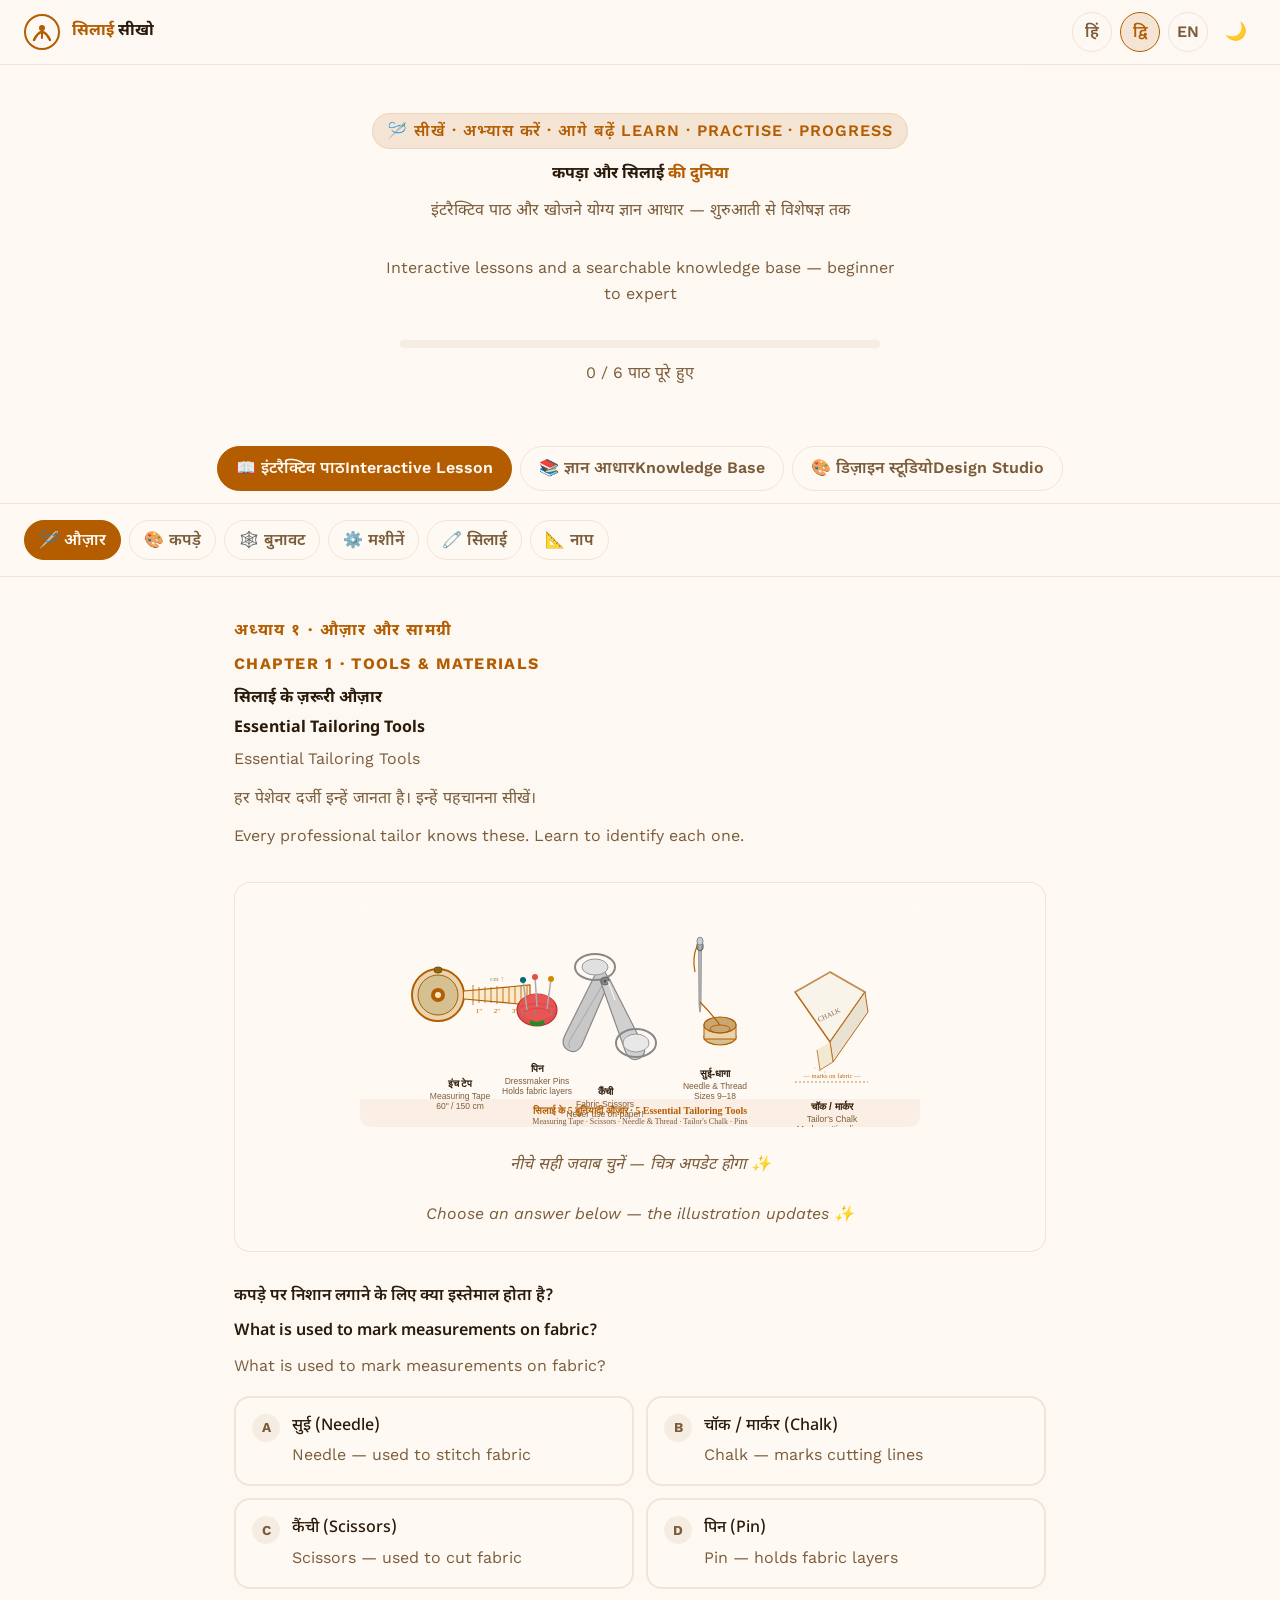
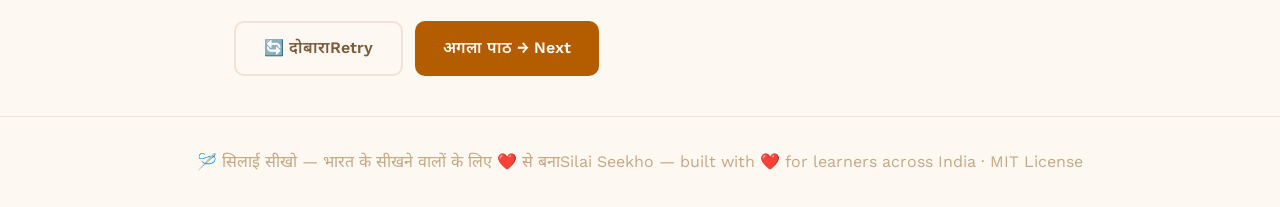
==== commit b3bf3770: "Add sewing illustrations and update assets Add multiple bilingual SVG illustrations for blouse and s" ====
--- a/index.html
+++ b/index.html
@@ -14,7 +14,7 @@
 <link href="https://fonts.googleapis.com/css2?family=Noto+Sans+Devanagari:wght@400;500;600;700&family=Work+Sans:wght@300..700&display=swap" rel="stylesheet">
 <link rel="stylesheet" href="src/css/base.css">
 </head>
-<body data-lang="bi">
+<body data-lang="hi">
 
 <!-- NAV -->
 <nav class="nav">
@@ -24,8 +24,8 @@
     <span class="nav-title"><span>सिलाई</span> सीखो</span>
   </a>
   <div class="nav-controls">
-    <button class="nav-btn lang-btn active" id="langHi" onclick="setLang('hi')" title="हिंदी">HI</button>
-    <button class="nav-btn lang-btn" id="langBi" onclick="setLang('bi')" title="Hindi + English">HI/EN</button>
+    <button class="nav-btn lang-btn active" id="langHi" onclick="setLang('hi')" title="हिंदी">हिं</button>
+    <button class="nav-btn lang-btn" id="langBi" onclick="setLang('bi')" title="Hindi + English">द्वि</button>
     <button class="nav-btn lang-btn" id="langEn" onclick="setLang('en')" title="English">EN</button>
     <button class="nav-btn" data-theme-toggle aria-label="Toggle theme" id="themeBtn">🌙</button>
   </div>
@@ -447,6 +447,33 @@
       <p class="en-only">Create your own fabric pattern — design it in 2D, preview it draped in 3D, and learn how to replicate it on real cloth.</p>
     </div>
 
+    <!-- GARMENT SELECTOR BAR -->
+    <div class="ds-garment-bar">
+      <div class="ds-garment-bar-group">
+        <span class="ds-garment-label"><span class="hi-only">परिधान</span><span class="en-only">Garment</span></span>
+        <button class="ds-garment-chip active" data-garment="blouse" onclick="setDSGarment('blouse')">🥻 <span class="hi-only">ब्लाउज़</span><span class="en-only">Blouse</span></button>
+        <button class="ds-garment-chip" data-garment="kurta" onclick="setDSGarment('kurta')">👘 <span class="hi-only">कुर्ता</span><span class="en-only">Kurta</span></button>
+        <button class="ds-garment-chip" data-garment="salwar" onclick="setDSGarment('salwar')">👗 <span class="hi-only">सलवार</span><span class="en-only">Salwar</span></button>
+        <button class="ds-garment-chip" data-garment="shirt" onclick="setDSGarment('shirt')">👔 <span class="hi-only">शर्ट</span><span class="en-only">Shirt</span></button>
+        <button class="ds-garment-chip" data-garment="dress" onclick="setDSGarment('dress')">👗 <span class="hi-only">ड्रेस</span><span class="en-only">Dress</span></button>
+        <button class="ds-garment-chip" data-garment="tshirt" onclick="setDSGarment('tshirt')">👕 <span class="hi-only">टी-शर्ट</span><span class="en-only">T-Shirt</span></button>
+        <button class="ds-garment-chip" data-garment="pants" onclick="setDSGarment('pants')">👖 <span class="hi-only">पैंट</span><span class="en-only">Pants</span></button>
+      </div>
+      <div class="ds-garment-bar-group">
+        <span class="ds-garment-label"><span class="hi-only">मानेकिन</span><span class="en-only">Mannequin</span></span>
+        <button class="ds-gender-chip active" data-gender="female" onclick="setDSGender('female')">♀ <span class="hi-only">महिला</span><span class="en-only">Female</span></button>
+        <button class="ds-gender-chip" data-gender="male" onclick="setDSGender('male')">♂ <span class="hi-only">पुरुष</span><span class="en-only">Male</span></button>
+      </div>
+      <div class="ds-garment-bar-group">
+        <span class="ds-garment-label"><span class="hi-only">साइज़</span><span class="en-only">Size</span></span>
+        <button class="ds-garment-chip" data-size="XS" onclick="setDSSize('XS')">XS</button>
+        <button class="ds-garment-chip active" data-size="S" onclick="setDSSize('S')">S</button>
+        <button class="ds-garment-chip" data-size="M" onclick="setDSSize('M')">M</button>
+        <button class="ds-garment-chip" data-size="L" onclick="setDSSize('L')">L</button>
+        <button class="ds-garment-chip" data-size="XL" onclick="setDSSize('XL')">XL</button>
+      </div>
+    </div>
+
     <div class="ds-layout">
       <!-- CONTROLS -->
       <aside class="ds-controls">
@@ -506,6 +533,9 @@
       <h3>🧵 <span class="hi-only">इसे असली कपड़े पर कैसे बनाएँ</span><span class="en-only">How to replicate this on real fabric</span></h3>
       <div id="dsInsights"></div>
     </div>
+
+    <!-- GARMENT INFO (measurements + cutting + stitching) -->
+    <div class="ds-garment-info" id="dsGarmentInfo"></div>
   </div>
 </div><!-- /view-studio -->
 
@@ -527,15 +557,16 @@
         <h4><span class="hi-only">सीखने के लक्ष्य</span><span class="en-only">Learning Objectives</span></h4>
         <ul class="modal-objectives" id="modalObjectives"></ul>
       </div>
+      <div id="modalContent"></div>
       <div class="modal-section">
-        <h4>🎬 <span class="hi-only">वीडियो ट्यूटोरियल</span><span class="en-only">Video Tutorials</span></h4>
+        <h4>🎬 <span class="hi-only">और संसाधन — वीडियो</span><span class="en-only">Further Resources — Videos</span></h4>
         <div class="video-list" id="modalVideos"></div>
         <p style="font-size:var(--text-xs);color:var(--color-text-faint);margin-top:8px">
           <span class="hi-only">वीडियो पर टैप करें — यहीं चलेगा (या नया टैब खुलेगा)</span>
           <span class="en-only">Tap a video to play it inline (or open in a new tab)</span></p>
       </div>
       <div class="modal-section">
-        <h4>🔗 <span class="hi-only">संदर्भ और लिंक</span><span class="en-only">References & Links</span></h4>
+        <h4>🔗 <span class="hi-only">बाहरी संदर्भ</span><span class="en-only">External References</span></h4>
         <div class="ref-list" id="modalRefs"></div>
       </div>
     </div>
--- a/src/css/base.css
+++ b/src/css/base.css
@@ -560,3 +560,53 @@
 .ds-steps li{font-size:var(--text-sm)}
 .ds-tip{background:var(--color-primary-hi);border-radius:var(--radius-md);padding:var(--space-3);
   font-size:var(--text-sm);color:var(--color-text)}
+
+/* ── KB Lesson inline content ───────────────────────────── */
+.lesson-intro p{font-size:var(--text-base);color:var(--color-text);line-height:1.7;margin:0}
+.lesson-steps{display:flex;flex-direction:column;gap:var(--space-4)}
+.lesson-step{display:flex;gap:var(--space-4);align-items:flex-start}
+.lesson-step-num{flex-shrink:0;width:28px;height:28px;border-radius:50%;
+  background:var(--color-primary);color:#fff;font-weight:700;font-size:var(--text-sm);
+  display:flex;align-items:center;justify-content:center;margin-top:2px}
+.lesson-step-body h5{font-family:var(--font-display);font-size:var(--text-sm);font-weight:700;
+  color:var(--color-text);margin:0 0 4px}
+.lesson-step-body p{font-size:var(--text-sm);color:var(--color-text-muted);line-height:1.65;margin:0}
+.lesson-tips{display:flex;flex-direction:column;gap:var(--space-3)}
+.lesson-tip{display:flex;gap:var(--space-3);align-items:flex-start;background:var(--color-primary-hi);
+  border-radius:var(--radius-md);padding:var(--space-3) var(--space-4)}
+.lesson-tip .tip-icon{font-size:1rem;line-height:1.5;flex-shrink:0}
+.lesson-tip span:not(.tip-icon){font-size:var(--text-sm);color:var(--color-text);line-height:1.6}
+
+/* ── DS Garment selector bar ─────────────────────────────── */
+.ds-garment-bar{display:flex;flex-wrap:wrap;gap:var(--space-3);align-items:center;
+  margin-bottom:var(--space-5);padding:var(--space-4);
+  background:var(--color-surface);border:1px solid var(--color-border);
+  border-radius:var(--radius-lg);box-shadow:var(--shadow-sm)}
+.ds-garment-bar-group{display:flex;flex-wrap:wrap;gap:6px;align-items:center}
+.ds-garment-label{font-size:var(--text-xs);font-weight:600;color:var(--color-text-muted);
+  margin-right:4px;white-space:nowrap}
+.ds-garment-chip{padding:5px 12px;border-radius:var(--radius-full);border:1.5px solid var(--color-border);
+  background:var(--color-surface-2);color:var(--color-text-muted);font-size:var(--text-xs);
+  font-weight:600;cursor:pointer;transition:all .15s}
+.ds-garment-chip:hover{border-color:var(--color-primary);color:var(--color-primary)}
+.ds-garment-chip.active{background:var(--color-primary);color:#fff;border-color:var(--color-primary)}
+.ds-gender-chip{padding:5px 14px;border-radius:var(--radius-full);border:1.5px solid var(--color-border);
+  background:var(--color-surface-2);color:var(--color-text-muted);font-size:var(--text-sm);
+  cursor:pointer;transition:all .15s}
+.ds-gender-chip.active{background:var(--color-teal);color:#fff;border-color:var(--color-teal)}
+.ds-garment-info{margin-top:var(--space-6);background:var(--color-surface);
+  border:1px solid var(--color-border);border-left:4px solid var(--color-primary);
+  border-radius:var(--radius-lg);padding:var(--space-5);box-shadow:var(--shadow-sm)}
+.ds-garment-info h4{font-family:var(--font-display);font-size:var(--text-lg);
+  color:var(--color-text);margin-bottom:var(--space-4)}
+.ds-size-table{width:100%;border-collapse:collapse;font-size:var(--text-xs);margin-bottom:var(--space-4)}
+.ds-size-table th{background:var(--color-surface-offset);font-weight:700;
+  color:var(--color-text-muted);text-align:left;padding:6px 10px;border-bottom:2px solid var(--color-border)}
+.ds-size-table td{padding:6px 10px;border-bottom:1px solid var(--color-border);color:var(--color-text)}
+.ds-size-table tr:last-child td{border-bottom:none}
+.ds-cutting-list{font-size:var(--text-sm);color:var(--color-text-muted);
+  padding-left:1.2em;display:flex;flex-direction:column;gap:4px}
+.ds-stitch-steps{display:flex;flex-direction:column;gap:var(--space-2);margin-top:var(--space-2)}
+.ds-stitch-step{display:flex;gap:var(--space-3);align-items:flex-start;font-size:var(--text-sm)}
+.ds-stitch-num{width:22px;height:22px;border-radius:50%;background:var(--color-teal);
+  color:#fff;font-weight:700;font-size:11px;display:flex;align-items:center;justify-content:center;flex-shrink:0}
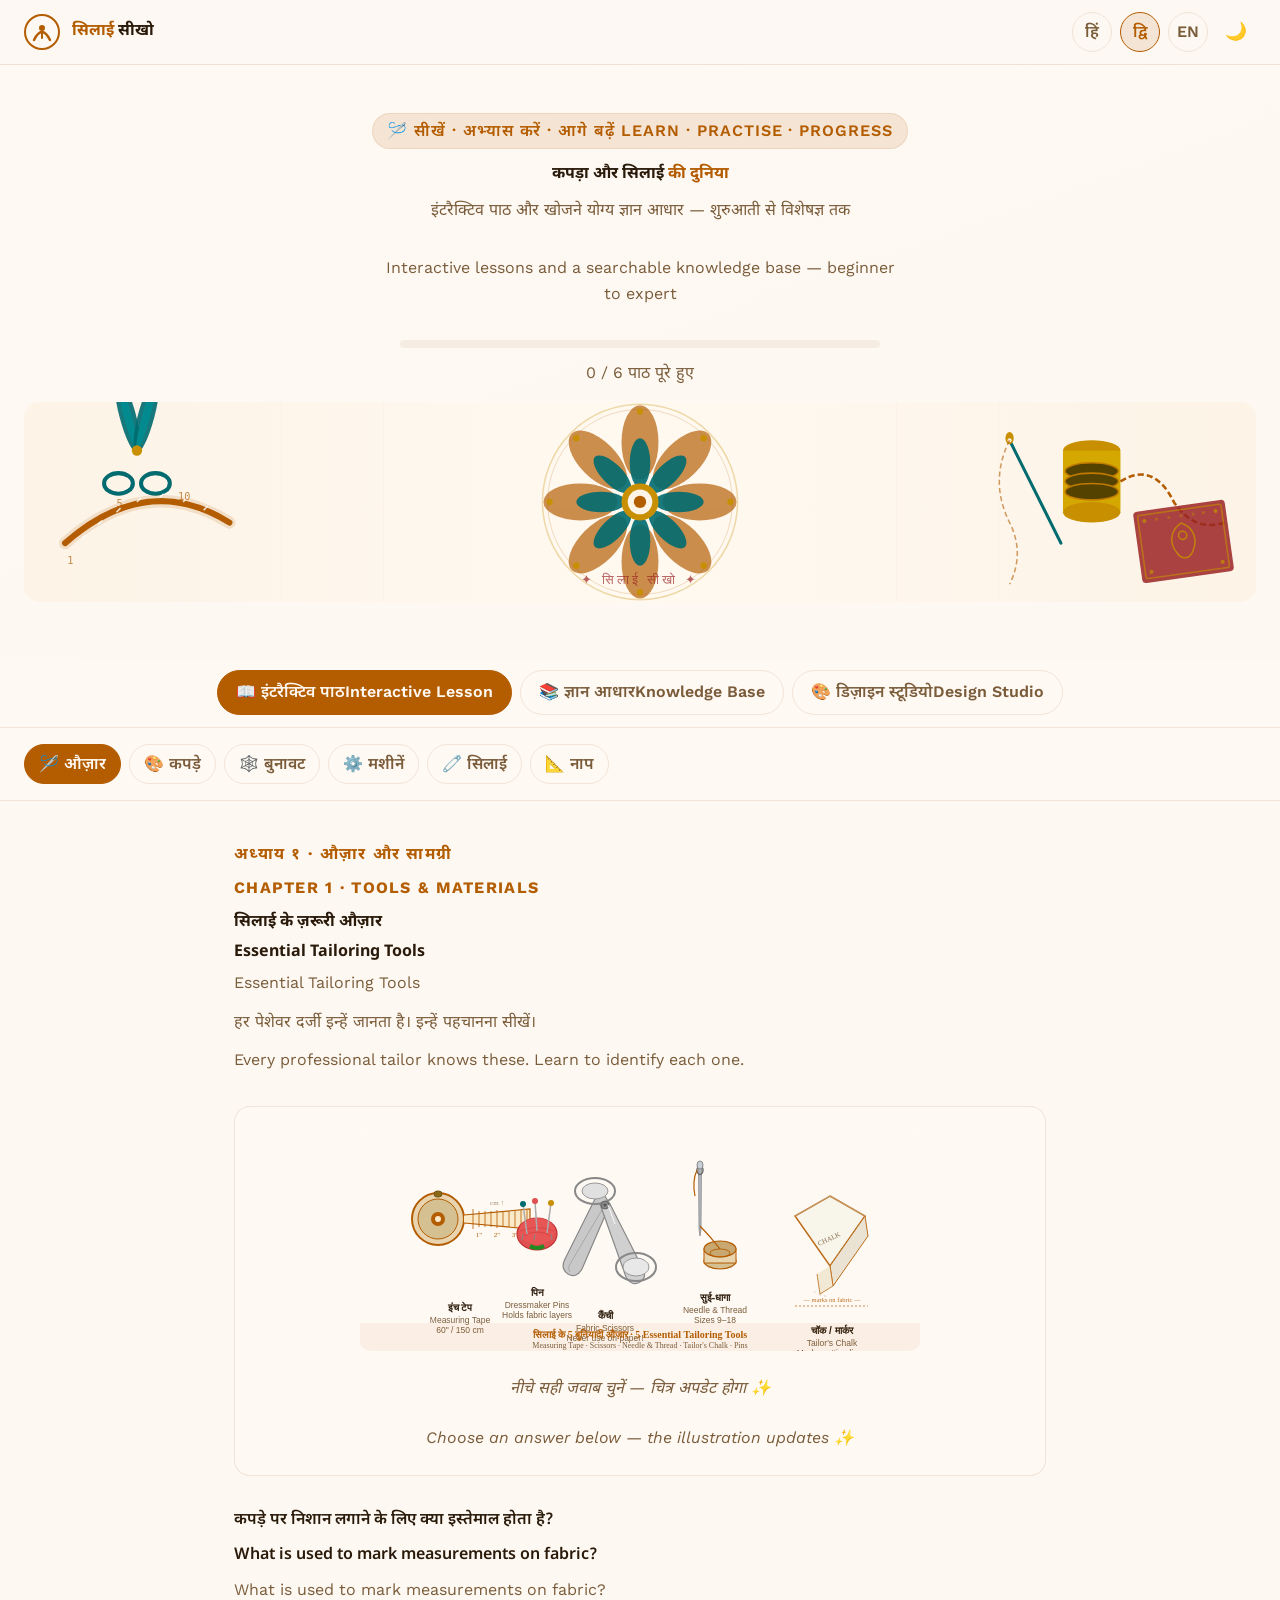
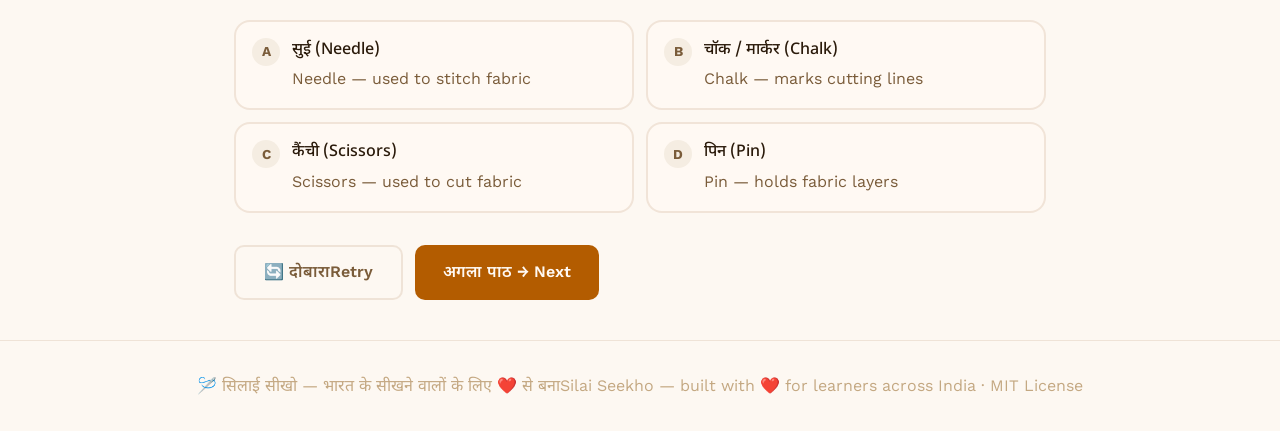
==== commit 74e1054c: "Add full-page lesson UI, hero banner & styles Add a decorative hero SVG and integrate it into the ho" ====
--- a/index.html
+++ b/index.html
@@ -39,6 +39,9 @@
   <p class="hero-sub en-only">Interactive lessons and a searchable knowledge base — beginner to expert</p>
   <div class="progress-bar-wrap"><div class="progress-bar" id="progressBar"></div></div>
   <p class="progress-label" id="progressLabel">0 / 6 पाठ पूरे हुए</p>
+  <div class="hero-banner-wrap">
+    <img src="assets/illustrations/hero-banner.svg" alt="" class="hero-banner-img" aria-hidden="true" loading="lazy">
+  </div>
 </section>
 
 <!-- VIEW TABS -->
@@ -539,7 +542,18 @@
   </div>
 </div><!-- /view-studio -->
 
-<!-- LESSON DETAIL MODAL -->
+<!-- VIEW 4 — KB LESSON DETAIL PAGE -->
+<div class="view" id="view-kb-lesson">
+  <div class="lp-topbar">
+    <button class="lp-back-btn" onclick="backToKB()">
+      ← <span class="hi-only">ज्ञान आधार</span><span class="en-only">Knowledge Base</span>
+    </button>
+    <span class="lp-breadcrumb" id="lpBreadcrumb"></span>
+  </div>
+  <div id="lpContent" class="lp-content"></div>
+</div>
+
+<!-- LESSON DETAIL MODAL (legacy, kept for graceful fallback) -->
 <div class="modal-overlay" id="lessonModal" role="dialog" aria-modal="true" aria-labelledby="modalTitleHi">
   <div class="modal">
     <div class="modal-head">
--- a/src/css/base.css
+++ b/src/css/base.css
@@ -610,3 +610,128 @@
 .ds-stitch-step{display:flex;gap:var(--space-3);align-items:flex-start;font-size:var(--text-sm)}
 .ds-stitch-num{width:22px;height:22px;border-radius:50%;background:var(--color-teal);
   color:#fff;font-weight:700;font-size:11px;display:flex;align-items:center;justify-content:center;flex-shrink:0}
+
+/* ═══════════════════════════════════════════════════
+   LP — FULL-PAGE LESSON SYSTEM
+═══════════════════════════════════════════════════ */
+.lp-topbar{position:sticky;top:57px;z-index:90;background:var(--color-surface);
+  border-bottom:1px solid var(--color-border);display:flex;align-items:center;
+  gap:var(--space-4);padding:var(--space-3) var(--space-6);flex-wrap:wrap}
+.lp-back-btn{display:flex;align-items:center;gap:var(--space-2);
+  background:none;border:1.5px solid var(--color-border);border-radius:var(--radius-full);
+  padding:6px 16px;font-size:var(--text-sm);cursor:pointer;color:var(--color-text);
+  font-family:inherit;transition:background .15s}
+.lp-back-btn:hover{background:var(--color-surface-offset)}
+.lp-breadcrumb{font-size:var(--text-xs);color:var(--color-text-muted)}
+.lp-content{max-width:900px;margin:0 auto;padding:var(--space-6) var(--space-4)}
+.lp-page{display:flex;flex-direction:column;gap:var(--space-8)}
+/* title */
+.lp-title-section{display:flex;flex-direction:column;gap:var(--space-4)}
+.lp-topic-badge{display:inline-flex;align-items:center;gap:6px;padding:4px 14px;
+  border-radius:var(--radius-full);background:var(--color-primary-hi);color:var(--color-primary);
+  font-size:var(--text-sm);font-weight:600;width:fit-content}
+.lp-title-section h1{font-family:var(--font-display);font-size:clamp(1.5rem,3vw,2.2rem);
+  color:var(--color-text);margin:0}
+.lp-en-subtitle{font-size:var(--text-sm);color:var(--color-text-muted);margin:0}
+.lp-meta-row{display:flex;flex-wrap:wrap;gap:var(--space-3);align-items:center}
+.lp-meta-chip{font-size:var(--text-sm);color:var(--color-text-muted);
+  background:var(--color-surface-offset);padding:3px 10px;border-radius:var(--radius-full)}
+/* sections */
+.lp-section{background:var(--color-surface);border:1px solid var(--color-border);
+  border-radius:var(--radius-lg);padding:var(--space-6)}
+.lp-section-hd{display:flex;align-items:center;justify-content:space-between;
+  margin-bottom:var(--space-5);flex-wrap:wrap;gap:var(--space-3)}
+.lp-section-hd h2{margin:0;font-family:var(--font-display);font-size:var(--text-xl);color:var(--color-text)}
+.lp-sub-hd{font-size:var(--text-base);font-weight:700;color:var(--color-text);
+  margin:var(--space-5) 0 var(--space-3)}
+.lp-intro-block{font-size:var(--text-sm);color:var(--color-text-muted);
+  line-height:1.7;margin-bottom:var(--space-4)}
+.lp-obj-list{padding-left:1.4em;display:flex;flex-direction:column;gap:4px;
+  font-size:var(--text-sm);color:var(--color-text-muted)}
+/* concepts */
+.lp-concepts-grid{display:grid;grid-template-columns:repeat(auto-fill,minmax(220px,1fr));gap:var(--space-4)}
+.lp-concept-card{display:flex;gap:var(--space-3);padding:var(--space-4);
+  background:var(--color-surface-offset);border-radius:var(--radius-md)}
+.lp-concept-icon{font-size:1.5rem;flex-shrink:0;line-height:1}
+.lp-concept-body strong{display:block;font-size:var(--text-sm);color:var(--color-text);margin-bottom:2px}
+.lp-concept-body p{font-size:var(--text-xs);color:var(--color-text-muted);margin:0;line-height:1.5}
+/* media */
+.lp-media-grid{display:grid;grid-template-columns:1fr 1fr;gap:var(--space-4)}
+@media(max-width:600px){.lp-media-grid{grid-template-columns:1fr}}
+.lp-illus-box{position:relative;border-radius:var(--radius-md);overflow:hidden;
+  background:var(--color-surface-offset);min-height:160px}
+.lp-illus{width:100%;height:auto;display:block;max-height:260px;object-fit:cover}
+.lp-illus-placeholder{display:none;flex-direction:column;align-items:center;justify-content:center;
+  gap:var(--space-2);padding:var(--space-6);color:var(--color-text-muted);font-size:var(--text-sm);
+  min-height:160px;text-align:center}
+.lp-illus-box.failed .lp-illus{display:none}
+.lp-illus-box.failed .lp-illus-placeholder{display:flex}
+.lp-anim-overlay{position:absolute;inset:0;pointer-events:none;display:none}
+.lp-anim-overlay.active{display:block}
+.lp-anim-overlay svg{width:100%;height:100%}
+.lp-web-image-box{border-radius:var(--radius-md);overflow:hidden;background:var(--color-surface-offset)}
+.lp-web-img{width:100%;height:220px;object-fit:cover;display:block}
+.lp-img-credit{font-size:10px;color:var(--color-text-muted);padding:4px 8px;background:var(--color-surface);margin:0}
+.lp-img-caption{font-size:var(--text-xs);color:var(--color-text-muted);margin-top:var(--space-2);text-align:center}
+/* anim button */
+.lp-anim-btn{display:flex;align-items:center;gap:6px;padding:6px 14px;
+  border-radius:var(--radius-full);border:1.5px solid var(--color-border);
+  background:none;cursor:pointer;font-size:var(--text-sm);font-family:inherit;
+  color:var(--color-text);transition:all .15s}
+.lp-anim-btn.active{background:var(--color-teal);color:#fff;border-color:var(--color-teal)}
+/* fabric */
+.lp-fabric-bar{display:flex;flex-wrap:wrap;gap:var(--space-2);align-items:center;
+  margin-bottom:var(--space-5)}
+.lp-fabric-label{font-size:var(--text-sm);font-weight:600;color:var(--color-text-muted)}
+.lp-fabric-chip{padding:5px 14px;border-radius:var(--radius-full);border:1.5px solid var(--color-border);
+  background:none;cursor:pointer;font-size:var(--text-sm);font-family:inherit;
+  color:var(--color-text);transition:all .15s}
+.lp-fabric-chip.active{background:var(--color-primary);color:#fff;border-color:var(--color-primary)}
+.lp-fabric-tip-box{display:flex;gap:var(--space-3);padding:var(--space-4);
+  background:var(--color-teal-hi);border-left:4px solid var(--color-teal);
+  border-radius:0 var(--radius-md) var(--radius-md) 0;margin-bottom:var(--space-5)}
+.lp-ftip-icon{font-size:1.4rem;flex-shrink:0}
+.lp-fabric-tip-box strong{display:block;font-size:var(--text-sm);color:var(--color-teal);margin-bottom:4px}
+.lp-fabric-tip-box p{font-size:var(--text-sm);color:var(--color-text-muted);margin:0}
+/* steps */
+.lp-step{display:flex;gap:var(--space-4);align-items:flex-start;padding:var(--space-4) 0;
+  border-bottom:1px solid var(--color-border)}
+.lp-step:last-of-type{border-bottom:none}
+.lp-step-num{flex-shrink:0;width:32px;height:32px;border-radius:50%;
+  background:var(--color-primary);color:#fff;font-weight:700;font-size:var(--text-sm);
+  display:flex;align-items:center;justify-content:center}
+.lp-step-body h4{font-size:var(--text-sm);font-weight:700;color:var(--color-text);margin:0 0 4px}
+.lp-step-body p{font-size:var(--text-sm);color:var(--color-text-muted);margin:0;line-height:1.6}
+.lp-tips-box{background:var(--color-surface-offset);border-radius:var(--radius-md);
+  padding:var(--space-4);margin-top:var(--space-4)}
+.lp-tips-box h4{margin:0 0 var(--space-3);font-size:var(--text-sm);color:var(--color-text)}
+.lp-tip-row{font-size:var(--text-sm);color:var(--color-text-muted);line-height:1.6}
+.lp-no-content{font-size:var(--text-sm);color:var(--color-text-muted);text-align:center;
+  padding:var(--space-6)}
+/* video + refs */
+.lp-video-grid{display:grid;grid-template-columns:repeat(auto-fill,minmax(260px,1fr));gap:var(--space-4)}
+.lp-video-item{display:flex;flex-direction:column;gap:var(--space-2)}
+.lp-video-card{display:flex;gap:var(--space-3);text-decoration:none;
+  background:var(--color-surface-offset);border-radius:var(--radius-md);
+  padding:var(--space-3);transition:background .15s;align-items:center}
+.lp-video-card:hover{background:var(--color-primary-hi)}
+.lp-video-thumb{position:relative;width:110px;flex-shrink:0;border-radius:var(--radius-sm);
+  overflow:hidden;background:#000;aspect-ratio:16/9}
+.lp-video-thumb img{width:100%;height:100%;object-fit:cover}
+.lp-play-icon{position:absolute;inset:0;display:flex;align-items:center;justify-content:center;
+  background:rgba(0,0,0,.3);color:#fff;font-size:1.2rem}
+.lp-video-info{display:flex;flex-direction:column;gap:4px}
+.lp-video-info strong{font-size:var(--text-sm);color:var(--color-text);line-height:1.4}
+.lp-video-info span{font-size:var(--text-xs);color:var(--color-text-muted)}
+.lp-refs-list{display:flex;flex-direction:column;gap:var(--space-3)}
+.lp-ref-item{display:flex;gap:var(--space-3);text-decoration:none;align-items:center;
+  padding:var(--space-3);background:var(--color-surface-offset);border-radius:var(--radius-md);
+  transition:background .15s}
+.lp-ref-item:hover{background:var(--color-primary-hi)}
+.lp-ref-icon{font-size:1.1rem;flex-shrink:0}
+.lp-ref-item strong{display:block;font-size:var(--text-sm);color:var(--color-text)}
+.lp-ref-item span{font-size:var(--text-xs);color:var(--color-text-muted)}
+/* hero banner */
+.hero-banner-wrap{margin:var(--space-4) 0 var(--space-2);text-align:center}
+.hero-banner-img{max-width:100%;width:100%;border-radius:var(--radius-lg);
+  display:block;height:auto;max-height:200px;object-fit:cover}
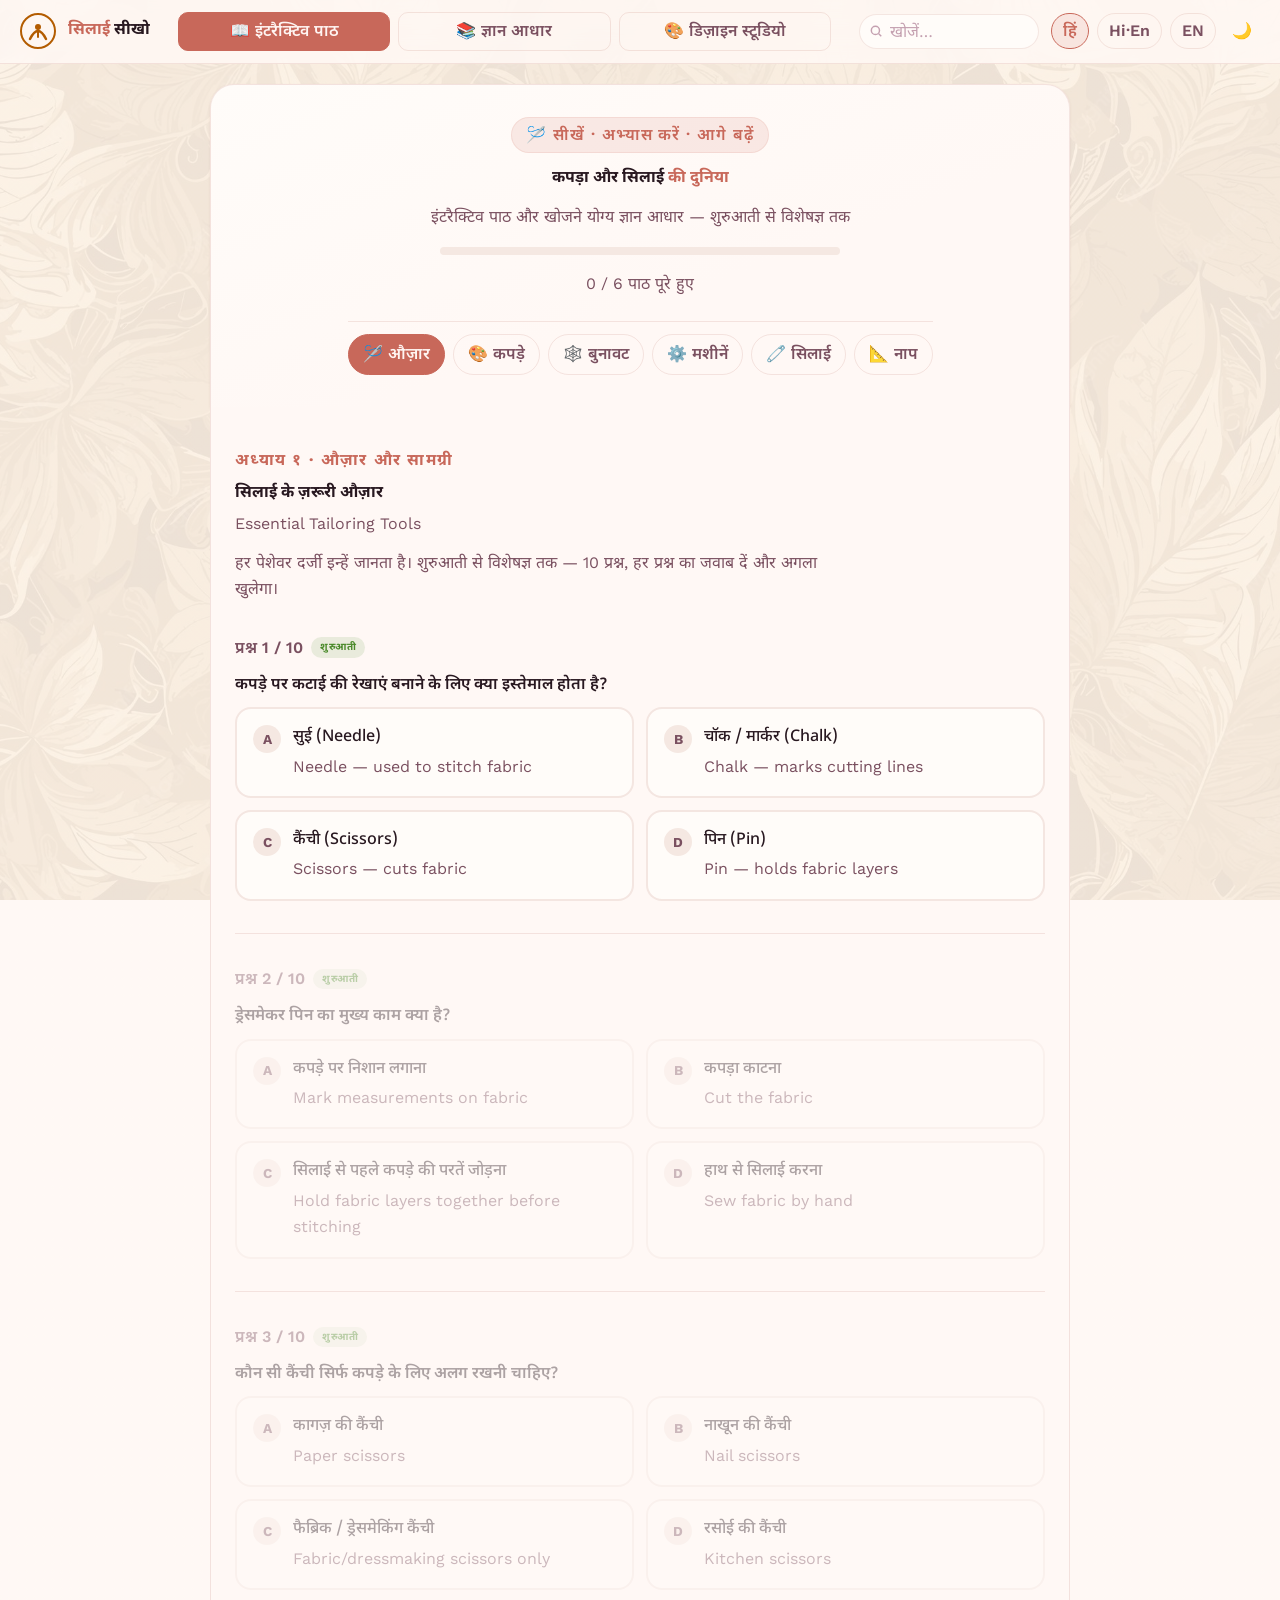
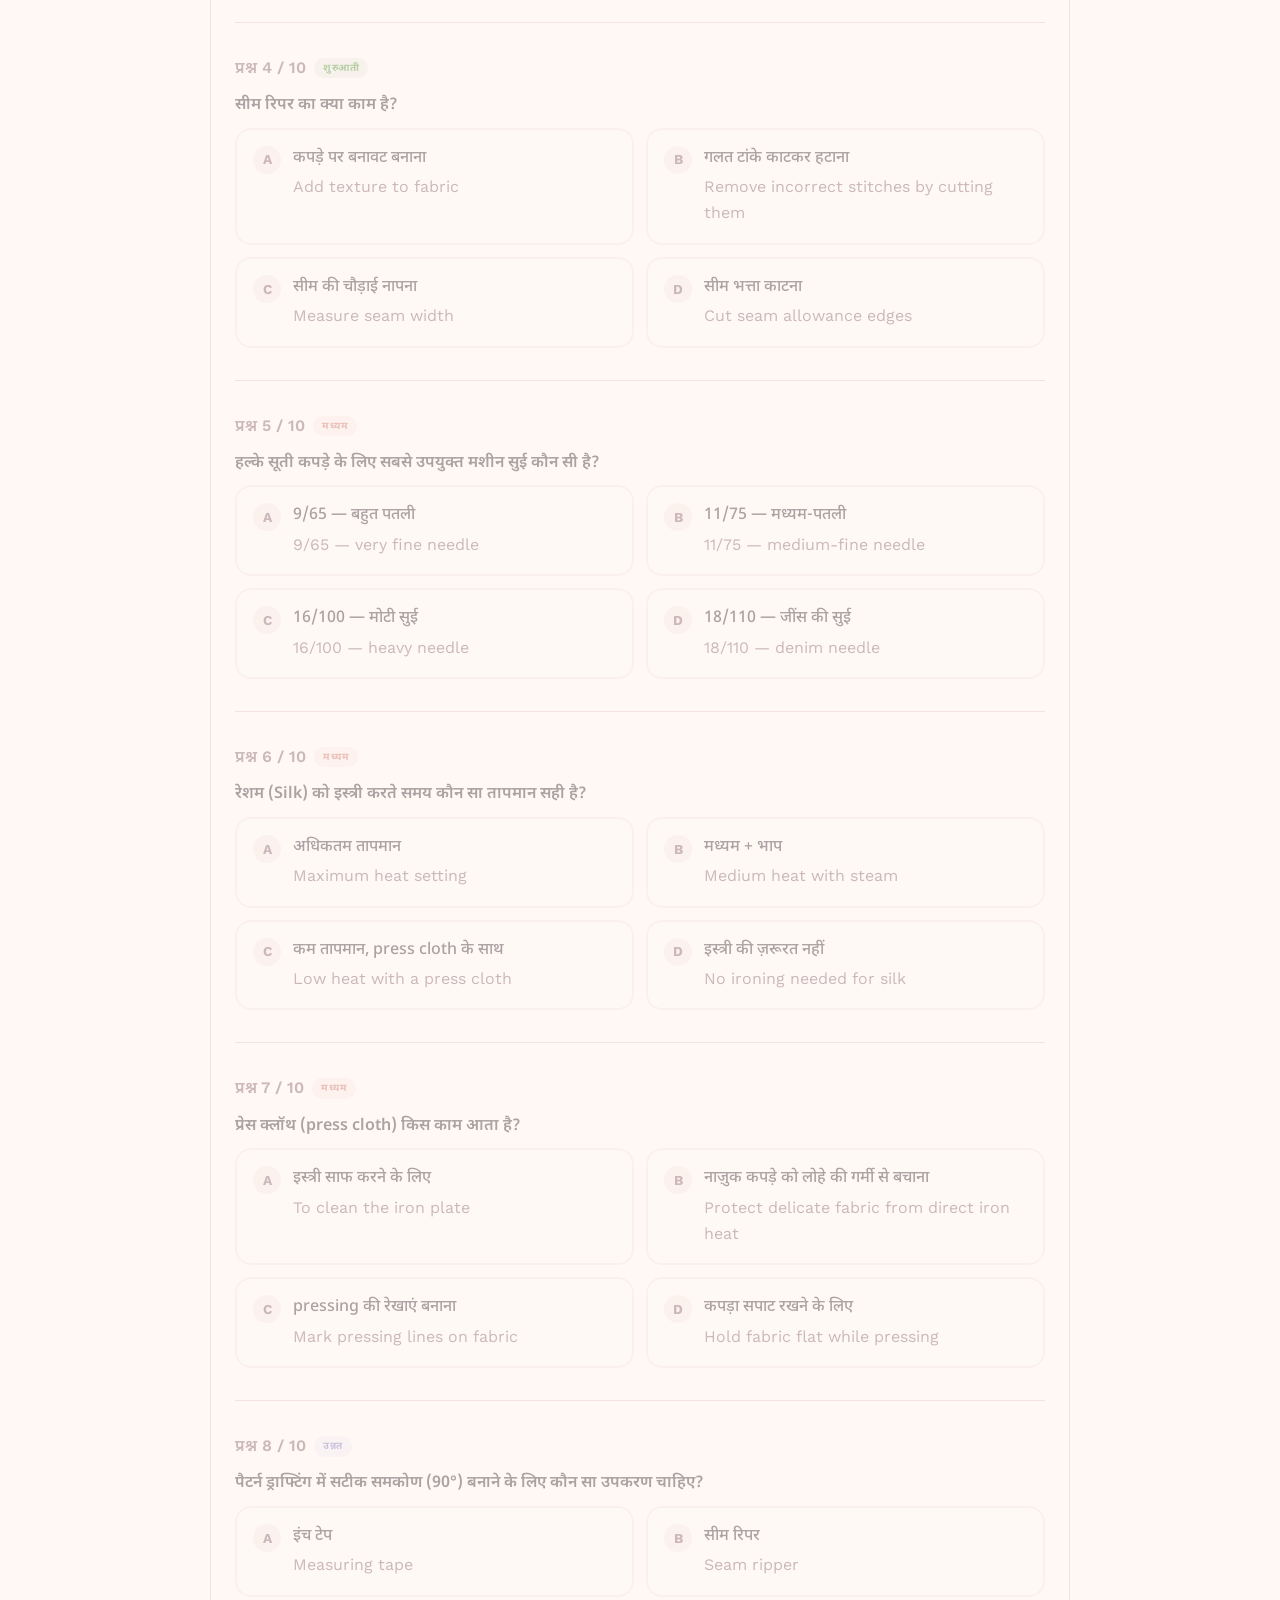
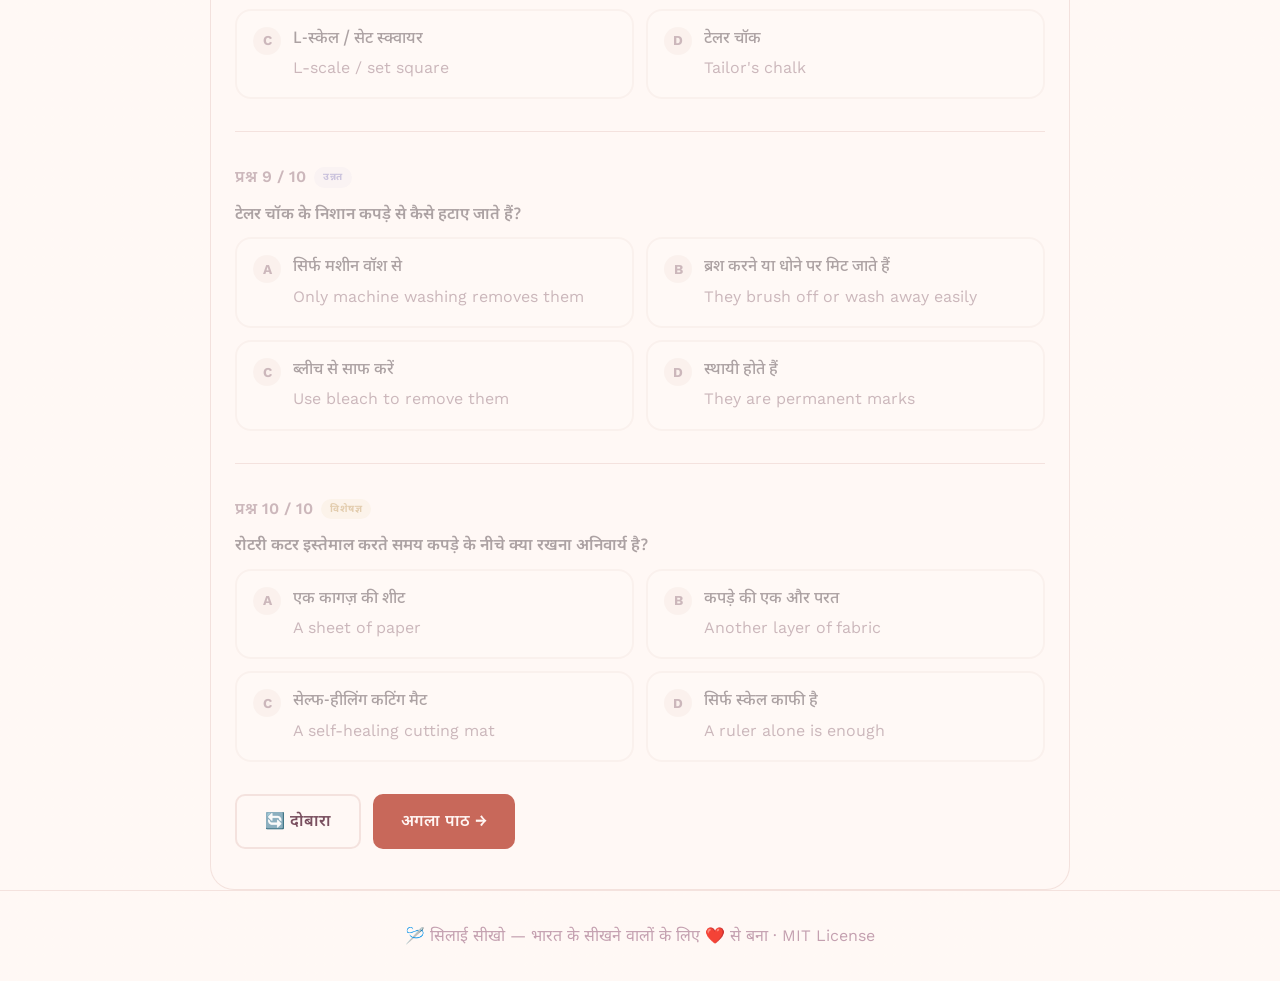
==== commit 0b0c794c: "Add multi-question quizzes, UI polish & KB updates Introduce multi-question quiz blocks per chapter " ====
--- a/index.html
+++ b/index.html
@@ -8,7 +8,7 @@
 <link rel="icon" type="image/svg+xml" href="assets/icons/logo.svg">
 <link rel="apple-touch-icon" href="assets/icons/apple-touch-icon.png">
 <link rel="manifest" href="manifest.webmanifest">
-<meta name="theme-color" content="#b35c00">
+<meta name="theme-color" content="#c8685a">
 <link rel="preconnect" href="https://fonts.googleapis.com">
 <link rel="preconnect" href="https://fonts.gstatic.com" crossorigin>
 <link href="https://fonts.googleapis.com/css2?family=Noto+Sans+Devanagari:wght@400;500;600;700&family=Work+Sans:wght@300..700&display=swap" rel="stylesheet">
@@ -23,9 +23,27 @@
          onerror="this.style.display='none'">
     <span class="nav-title"><span>सिलाई</span> सीखो</span>
   </a>
+  <nav class="view-tabs" aria-label="Views">
+    <button class="view-tab active" id="vtab-lesson" onclick="switchView('lesson')">
+      📖 <span class="hi-only">इंटरैक्टिव पाठ</span><span class="en-only">Interactive Lesson</span>
+    </button>
+    <button class="view-tab" id="vtab-kb" onclick="switchView('kb')">
+      📚 <span class="hi-only">ज्ञान आधार</span><span class="en-only">Knowledge Base</span>
+    </button>
+    <button class="view-tab" id="vtab-studio" onclick="switchView('studio')">
+      🎨 <span class="hi-only">डिज़ाइन स्टूडियो</span><span class="en-only">Design Studio</span>
+    </button>
+  </nav>
+  <div class="nav-search-wrap">
+    <svg class="nav-search-icon" width="14" height="14" viewBox="0 0 24 24" fill="none" stroke="currentColor" stroke-width="2.5" aria-hidden="true"><circle cx="11" cy="11" r="7"/><path d="M21 21l-4.3-4.3"/></svg>
+    <input type="search" class="nav-search-input" id="navSearch"
+      oninput="navSearchGo(this.value)"
+      placeholder="खोजें… / Search…"
+      aria-label="Search lessons">
+  </div>
   <div class="nav-controls">
     <button class="nav-btn lang-btn active" id="langHi" onclick="setLang('hi')" title="हिंदी">हिं</button>
-    <button class="nav-btn lang-btn" id="langBi" onclick="setLang('bi')" title="Hindi + English">द्वि</button>
+    <button class="nav-btn lang-btn" id="langBi" onclick="setLang('bi')" title="Hinglish">Hi·En</button>
     <button class="nav-btn lang-btn" id="langEn" onclick="setLang('en')" title="English">EN</button>
     <button class="nav-btn" data-theme-toggle aria-label="Toggle theme" id="themeBtn">🌙</button>
   </div>
@@ -33,44 +51,28 @@
 
 <!-- HERO -->
 <section class="hero">
-  <div class="hero-badge">🪡 <span class="hi-only">सीखें · अभ्यास करें · आगे बढ़ें</span><span class="en-only">Learn · Practise · Progress</span></div>
-  <h1>कपड़ा और सिलाई <em>की दुनिया</em></h1>
-  <p class="hero-sub hi-only">इंटरैक्टिव पाठ और खोजने योग्य ज्ञान आधार — शुरुआती से विशेषज्ञ तक</p>
-  <p class="hero-sub en-only">Interactive lessons and a searchable knowledge base — beginner to expert</p>
-  <div class="progress-bar-wrap"><div class="progress-bar" id="progressBar"></div></div>
-  <p class="progress-label" id="progressLabel">0 / 6 पाठ पूरे हुए</p>
-  <div class="hero-banner-wrap">
-    <img src="assets/illustrations/hero-banner.svg" alt="" class="hero-banner-img" aria-hidden="true" loading="lazy">
+  <div class="hero-content">
+    <div class="hero-badge">🪡 <span class="hi-only">सीखें · अभ्यास करें · आगे बढ़ें</span><span class="en-only">Learn · Practise · Progress</span></div>
+    <h1>कपड़ा और सिलाई <em>की दुनिया</em></h1>
+    <p class="hero-sub hi-only">इंटरैक्टिव पाठ और खोजने योग्य ज्ञान आधार — शुरुआती से विशेषज्ञ तक</p>
+    <p class="hero-sub en-only">Interactive lessons and a searchable knowledge base — beginner to expert</p>
+    <div class="progress-bar-wrap"><div class="progress-bar" id="progressBar"></div></div>
+    <p class="progress-label" id="progressLabel">0 / 6 पाठ पूरे हुए</p>
+    <nav class="chapter-nav" role="tablist" aria-label="Chapters">
+      <button class="chapter-pill active" role="tab" onclick="goChapter(0)" id="cpill-0">🪡 औज़ार</button>
+      <button class="chapter-pill" role="tab" onclick="goChapter(1)" id="cpill-1">🎨 कपड़े</button>
+      <button class="chapter-pill" role="tab" onclick="goChapter(2)" id="cpill-2">🕸️ बुनावट</button>
+      <button class="chapter-pill" role="tab" onclick="goChapter(3)" id="cpill-3">⚙️ मशीनें</button>
+      <button class="chapter-pill" role="tab" onclick="goChapter(4)" id="cpill-4">🧷 सिलाई</button>
+      <button class="chapter-pill" role="tab" onclick="goChapter(5)" id="cpill-5">📐 नाप</button>
+    </nav>
   </div>
 </section>
-
-<!-- VIEW TABS -->
-<nav class="view-tabs">
-  <button class="view-tab active" id="vtab-lesson" onclick="switchView('lesson')">
-    📖 <span class="hi-only">इंटरैक्टिव पाठ</span><span class="en-only">Interactive Lesson</span>
-  </button>
-  <button class="view-tab" id="vtab-kb" onclick="switchView('kb')">
-    📚 <span class="hi-only">ज्ञान आधार</span><span class="en-only">Knowledge Base</span>
-  </button>
-  <button class="view-tab" id="vtab-studio" onclick="switchView('studio')">
-    🎨 <span class="hi-only">डिज़ाइन स्टूडियो</span><span class="en-only">Design Studio</span>
-  </button>
-</nav>
 
 <!-- ════════════════════════════════════════════════════════
      VIEW 1 — INTERACTIVE LESSON
 ═══════════════════════════════════════════════════════════ -->
 <div class="view active" id="view-lesson">
-
-<!-- CHAPTER NAV -->
-<nav class="chapter-nav" role="tablist" aria-label="Chapters">
-  <button class="chapter-pill active" role="tab" onclick="goChapter(0)" id="cpill-0">🪡 औज़ार</button>
-  <button class="chapter-pill" role="tab" onclick="goChapter(1)" id="cpill-1">🎨 कपड़े</button>
-  <button class="chapter-pill" role="tab" onclick="goChapter(2)" id="cpill-2">🕸️ बुनावट</button>
-  <button class="chapter-pill" role="tab" onclick="goChapter(3)" id="cpill-3">⚙️ मशीनें</button>
-  <button class="chapter-pill" role="tab" onclick="goChapter(4)" id="cpill-4">🧷 सिलाई</button>
-  <button class="chapter-pill" role="tab" onclick="goChapter(5)" id="cpill-5">📐 नाप</button>
-</nav>
 
 <main id="mainContent">
 
@@ -82,42 +84,169 @@
     <h2 class="lesson-title hi-only">सिलाई के ज़रूरी औज़ार</h2>
     <h2 class="lesson-title en-only">Essential Tailoring Tools</h2>
     <p class="lesson-title-en hi-only">Essential Tailoring Tools</p>
-    <p class="lesson-desc hi-only">हर पेशेवर दर्जी इन्हें जानता है। इन्हें पहचानना सीखें।</p>
-    <p class="lesson-desc en-only">Every professional tailor knows these. Learn to identify each one.</p>
-  </div>
-  <div class="visual-zone" id="viz-0">
-    <div class="illus-wrap" data-illus="assets/illustrations/tools.svg" data-alt="Tailoring tools"></div>
-    <p class="viz-caption hi-only">नीचे सही जवाब चुनें — चित्र अपडेट होगा ✨</p>
-    <p class="viz-caption en-only">Choose an answer below — the illustration updates ✨</p>
-  </div>
-  <div class="quiz-block">
-    <p class="quiz-question hi-only">कपड़े पर निशान लगाने के लिए क्या इस्तेमाल होता है?</p>
-    <p class="quiz-question en-only">What is used to mark measurements on fabric?</p>
-    <p class="quiz-question-en hi-only">What is used to mark measurements on fabric?</p>
-    <div class="options-grid" id="opts-0" role="radiogroup">
-      <button class="option-btn" onclick="checkQ(0,'wrong','opts-0','fb-0','viz-0','needle-selected')" disabled="">
-        <span class="option-icon">A</span>
-        <span class="option-text"><span class="option-hi">सुई (Needle)</span><span class="option-en hi-only">Needle — used to stitch fabric</span></span>
-        <span class="option-result-icon"><svg width="18" height="18" viewBox="0 0 24 24" fill="none" stroke="currentColor" stroke-width="2.5"><path d="M18 6L6 18M6 6l12 12"/></svg></span>
-      </button>
-      <button class="option-btn" onclick="checkQ(0,'correct','opts-0','fb-0','viz-0','chalk-selected')" disabled="">
-        <span class="option-icon">B</span>
-        <span class="option-text"><span class="option-hi">चॉक / मार्कर (Chalk)</span><span class="option-en hi-only">Chalk — marks cutting lines</span></span>
-        <span class="option-result-icon"><svg width="18" height="18" viewBox="0 0 24 24" fill="none" stroke="currentColor" stroke-width="2.5"><polyline points="20 6 9 17 4 12"/></svg></span>
-      </button>
-      <button class="option-btn" onclick="checkQ(0,'wrong','opts-0','fb-0','viz-0','scissors-selected')" disabled="">
-        <span class="option-icon">C</span>
-        <span class="option-text"><span class="option-hi">कैंची (Scissors)</span><span class="option-en hi-only">Scissors — used to cut fabric</span></span>
-        <span class="option-result-icon"><svg width="18" height="18" viewBox="0 0 24 24" fill="none" stroke="currentColor" stroke-width="2.5"><path d="M18 6L6 18M6 6l12 12"/></svg></span>
-      </button>
-      <button class="option-btn" onclick="checkQ(0,'wrong','opts-0','fb-0','viz-0','pin-selected')" disabled="">
-        <span class="option-icon">D</span>
-        <span class="option-text"><span class="option-hi">पिन (Pin)</span><span class="option-en hi-only">Pin — holds fabric layers</span></span>
-        <span class="option-result-icon"><svg width="18" height="18" viewBox="0 0 24 24" fill="none" stroke="currentColor" stroke-width="2.5"><path d="M18 6L6 18M6 6l12 12"/></svg></span>
-      </button>
-    </div>
-    <div class="feedback" id="fb-0"><span class="feedback-icon"></span><div class="feedback-text"><strong></strong><p></p></div></div>
-  </div>
+    <p class="lesson-desc hi-only">हर पेशेवर दर्जी इन्हें जानता है। शुरुआती से विशेषज्ञ तक — 10 प्रश्न, हर प्रश्न का जवाब दें और अगला खुलेगा।</p>
+    <p class="lesson-desc en-only">Every professional tailor knows these. Beginner to expert — answer each question to unlock the next.</p>
+  </div>
+
+  <div class="quiz-block" id="qblock-0-0">
+    <div class="q-meta"><span class="q-num hi-only">प्रश्न 1 / 10</span><span class="q-num en-only">Q 1 / 10</span>
+      <span class="q-badge beginner hi-only">शुरुआती</span><span class="q-badge beginner en-only">Beginner</span></div>
+    <img class="quiz-img" src="https://upload.wikimedia.org/wikipedia/commons/a/aa/Sewing_tools.jpg" alt="Sewing tools" loading="lazy" onerror="this.style.display='none'">
+    <p class="quiz-question hi-only">कपड़े पर कटाई की रेखाएं बनाने के लिए क्या इस्तेमाल होता है?</p>
+    <p class="quiz-question en-only">What is used to draw cutting lines on fabric?</p>
+    <div class="options-grid" id="opts-0-0" role="radiogroup">
+      <button class="option-btn" onclick="checkQ(0,0,'wrong','opts-0-0','fb-0-0')" disabled=""><span class="option-icon">A</span><span class="option-text"><span class="option-hi">सुई (Needle)</span><span class="option-en hi-only">Needle — used to stitch fabric</span></span><span class="option-result-icon"><svg width="18" height="18" viewBox="0 0 24 24" fill="none" stroke="currentColor" stroke-width="2.5"><path d="M18 6L6 18M6 6l12 12"/></svg></span></button>
+      <button class="option-btn" onclick="checkQ(0,0,'correct','opts-0-0','fb-0-0')" disabled=""><span class="option-icon">B</span><span class="option-text"><span class="option-hi">चॉक / मार्कर (Chalk)</span><span class="option-en hi-only">Chalk — marks cutting lines</span></span><span class="option-result-icon"><svg width="18" height="18" viewBox="0 0 24 24" fill="none" stroke="currentColor" stroke-width="2.5"><polyline points="20 6 9 17 4 12"/></svg></span></button>
+      <button class="option-btn" onclick="checkQ(0,0,'wrong','opts-0-0','fb-0-0')" disabled=""><span class="option-icon">C</span><span class="option-text"><span class="option-hi">कैंची (Scissors)</span><span class="option-en hi-only">Scissors — cuts fabric</span></span><span class="option-result-icon"><svg width="18" height="18" viewBox="0 0 24 24" fill="none" stroke="currentColor" stroke-width="2.5"><path d="M18 6L6 18M6 6l12 12"/></svg></span></button>
+      <button class="option-btn" onclick="checkQ(0,0,'wrong','opts-0-0','fb-0-0')" disabled=""><span class="option-icon">D</span><span class="option-text"><span class="option-hi">पिन (Pin)</span><span class="option-en hi-only">Pin — holds fabric layers</span></span><span class="option-result-icon"><svg width="18" height="18" viewBox="0 0 24 24" fill="none" stroke="currentColor" stroke-width="2.5"><path d="M18 6L6 18M6 6l12 12"/></svg></span></button>
+    </div>
+    <div class="feedback" id="fb-0-0"><span class="feedback-icon"></span><div class="feedback-text"><strong></strong><p></p></div></div>
+  </div>
+  <div class="q-sep"></div>
+
+  <div class="quiz-block qblock-locked" id="qblock-0-1">
+    <div class="q-meta"><span class="q-num hi-only">प्रश्न 2 / 10</span><span class="q-num en-only">Q 2 / 10</span>
+      <span class="q-badge beginner hi-only">शुरुआती</span><span class="q-badge beginner en-only">Beginner</span></div>
+    <img class="quiz-img" src="https://upload.wikimedia.org/wikipedia/commons/a/aa/Sewing_tools.jpg" alt="Dressmaker pins" loading="lazy" onerror="this.style.display='none'">
+    <p class="quiz-question hi-only">ड्रेसमेकर पिन का मुख्य काम क्या है?</p>
+    <p class="quiz-question en-only">What is the main purpose of dressmaker pins?</p>
+    <div class="options-grid" id="opts-0-1" role="radiogroup">
+      <button class="option-btn" onclick="checkQ(0,1,'wrong','opts-0-1','fb-0-1')" disabled=""><span class="option-icon">A</span><span class="option-text"><span class="option-hi">कपड़े पर निशान लगाना</span><span class="option-en hi-only">Mark measurements on fabric</span></span><span class="option-result-icon"><svg width="18" height="18" viewBox="0 0 24 24" fill="none" stroke="currentColor" stroke-width="2.5"><path d="M18 6L6 18M6 6l12 12"/></svg></span></button>
+      <button class="option-btn" onclick="checkQ(0,1,'wrong','opts-0-1','fb-0-1')" disabled=""><span class="option-icon">B</span><span class="option-text"><span class="option-hi">कपड़ा काटना</span><span class="option-en hi-only">Cut the fabric</span></span><span class="option-result-icon"><svg width="18" height="18" viewBox="0 0 24 24" fill="none" stroke="currentColor" stroke-width="2.5"><path d="M18 6L6 18M6 6l12 12"/></svg></span></button>
+      <button class="option-btn" onclick="checkQ(0,1,'correct','opts-0-1','fb-0-1')" disabled=""><span class="option-icon">C</span><span class="option-text"><span class="option-hi">सिलाई से पहले कपड़े की परतें जोड़ना</span><span class="option-en hi-only">Hold fabric layers together before stitching</span></span><span class="option-result-icon"><svg width="18" height="18" viewBox="0 0 24 24" fill="none" stroke="currentColor" stroke-width="2.5"><polyline points="20 6 9 17 4 12"/></svg></span></button>
+      <button class="option-btn" onclick="checkQ(0,1,'wrong','opts-0-1','fb-0-1')" disabled=""><span class="option-icon">D</span><span class="option-text"><span class="option-hi">हाथ से सिलाई करना</span><span class="option-en hi-only">Sew fabric by hand</span></span><span class="option-result-icon"><svg width="18" height="18" viewBox="0 0 24 24" fill="none" stroke="currentColor" stroke-width="2.5"><path d="M18 6L6 18M6 6l12 12"/></svg></span></button>
+    </div>
+    <div class="feedback" id="fb-0-1"><span class="feedback-icon"></span><div class="feedback-text"><strong></strong><p></p></div></div>
+  </div>
+  <div class="q-sep"></div>
+
+  <div class="quiz-block qblock-locked" id="qblock-0-2">
+    <div class="q-meta"><span class="q-num hi-only">प्रश्न 3 / 10</span><span class="q-num en-only">Q 3 / 10</span>
+      <span class="q-badge beginner hi-only">शुरुआती</span><span class="q-badge beginner en-only">Beginner</span></div>
+    <img class="quiz-img" src="https://upload.wikimedia.org/wikipedia/commons/a/aa/Sewing_tools.jpg" alt="Fabric scissors" loading="lazy" onerror="this.style.display='none'">
+    <p class="quiz-question hi-only">कौन सी कैंची सिर्फ कपड़े के लिए अलग रखनी चाहिए?</p>
+    <p class="quiz-question en-only">Which scissors must be kept exclusively for fabric?</p>
+    <div class="options-grid" id="opts-0-2" role="radiogroup">
+      <button class="option-btn" onclick="checkQ(0,2,'wrong','opts-0-2','fb-0-2')" disabled=""><span class="option-icon">A</span><span class="option-text"><span class="option-hi">कागज़ की कैंची</span><span class="option-en hi-only">Paper scissors</span></span><span class="option-result-icon"><svg width="18" height="18" viewBox="0 0 24 24" fill="none" stroke="currentColor" stroke-width="2.5"><path d="M18 6L6 18M6 6l12 12"/></svg></span></button>
+      <button class="option-btn" onclick="checkQ(0,2,'wrong','opts-0-2','fb-0-2')" disabled=""><span class="option-icon">B</span><span class="option-text"><span class="option-hi">नाखून की कैंची</span><span class="option-en hi-only">Nail scissors</span></span><span class="option-result-icon"><svg width="18" height="18" viewBox="0 0 24 24" fill="none" stroke="currentColor" stroke-width="2.5"><path d="M18 6L6 18M6 6l12 12"/></svg></span></button>
+      <button class="option-btn" onclick="checkQ(0,2,'correct','opts-0-2','fb-0-2')" disabled=""><span class="option-icon">C</span><span class="option-text"><span class="option-hi">फैब्रिक / ड्रेसमेकिंग कैंची</span><span class="option-en hi-only">Fabric/dressmaking scissors only</span></span><span class="option-result-icon"><svg width="18" height="18" viewBox="0 0 24 24" fill="none" stroke="currentColor" stroke-width="2.5"><polyline points="20 6 9 17 4 12"/></svg></span></button>
+      <button class="option-btn" onclick="checkQ(0,2,'wrong','opts-0-2','fb-0-2')" disabled=""><span class="option-icon">D</span><span class="option-text"><span class="option-hi">रसोई की कैंची</span><span class="option-en hi-only">Kitchen scissors</span></span><span class="option-result-icon"><svg width="18" height="18" viewBox="0 0 24 24" fill="none" stroke="currentColor" stroke-width="2.5"><path d="M18 6L6 18M6 6l12 12"/></svg></span></button>
+    </div>
+    <div class="feedback" id="fb-0-2"><span class="feedback-icon"></span><div class="feedback-text"><strong></strong><p></p></div></div>
+  </div>
+  <div class="q-sep"></div>
+
+  <div class="quiz-block qblock-locked" id="qblock-0-3">
+    <div class="q-meta"><span class="q-num hi-only">प्रश्न 4 / 10</span><span class="q-num en-only">Q 4 / 10</span>
+      <span class="q-badge beginner hi-only">शुरुआती</span><span class="q-badge beginner en-only">Beginner</span></div>
+    <img class="quiz-img" src="https://upload.wikimedia.org/wikipedia/commons/a/aa/Sewing_tools.jpg" alt="Seam ripper" loading="lazy" onerror="this.style.display='none'">
+    <p class="quiz-question hi-only">सीम रिपर का क्या काम है?</p>
+    <p class="quiz-question en-only">What does a seam ripper do?</p>
+    <div class="options-grid" id="opts-0-3" role="radiogroup">
+      <button class="option-btn" onclick="checkQ(0,3,'wrong','opts-0-3','fb-0-3')" disabled=""><span class="option-icon">A</span><span class="option-text"><span class="option-hi">कपड़े पर बनावट बनाना</span><span class="option-en hi-only">Add texture to fabric</span></span><span class="option-result-icon"><svg width="18" height="18" viewBox="0 0 24 24" fill="none" stroke="currentColor" stroke-width="2.5"><path d="M18 6L6 18M6 6l12 12"/></svg></span></button>
+      <button class="option-btn" onclick="checkQ(0,3,'correct','opts-0-3','fb-0-3')" disabled=""><span class="option-icon">B</span><span class="option-text"><span class="option-hi">गलत टांके काटकर हटाना</span><span class="option-en hi-only">Remove incorrect stitches by cutting them</span></span><span class="option-result-icon"><svg width="18" height="18" viewBox="0 0 24 24" fill="none" stroke="currentColor" stroke-width="2.5"><polyline points="20 6 9 17 4 12"/></svg></span></button>
+      <button class="option-btn" onclick="checkQ(0,3,'wrong','opts-0-3','fb-0-3')" disabled=""><span class="option-icon">C</span><span class="option-text"><span class="option-hi">सीम की चौड़ाई नापना</span><span class="option-en hi-only">Measure seam width</span></span><span class="option-result-icon"><svg width="18" height="18" viewBox="0 0 24 24" fill="none" stroke="currentColor" stroke-width="2.5"><path d="M18 6L6 18M6 6l12 12"/></svg></span></button>
+      <button class="option-btn" onclick="checkQ(0,3,'wrong','opts-0-3','fb-0-3')" disabled=""><span class="option-icon">D</span><span class="option-text"><span class="option-hi">सीम भत्ता काटना</span><span class="option-en hi-only">Cut seam allowance edges</span></span><span class="option-result-icon"><svg width="18" height="18" viewBox="0 0 24 24" fill="none" stroke="currentColor" stroke-width="2.5"><path d="M18 6L6 18M6 6l12 12"/></svg></span></button>
+    </div>
+    <div class="feedback" id="fb-0-3"><span class="feedback-icon"></span><div class="feedback-text"><strong></strong><p></p></div></div>
+  </div>
+  <div class="q-sep"></div>
+
+  <div class="quiz-block qblock-locked" id="qblock-0-4">
+    <div class="q-meta"><span class="q-num hi-only">प्रश्न 5 / 10</span><span class="q-num en-only">Q 5 / 10</span>
+      <span class="q-badge intermediate hi-only">मध्यम</span><span class="q-badge intermediate en-only">Intermediate</span></div>
+    <img class="quiz-img" src="https://upload.wikimedia.org/wikipedia/commons/a/aa/Sewing_tools.jpg" alt="Sewing needles" loading="lazy" onerror="this.style.display='none'">
+    <p class="quiz-question hi-only">हल्के सूती कपड़े के लिए सबसे उपयुक्त मशीन सुई कौन सी है?</p>
+    <p class="quiz-question en-only">Which machine needle size is best for lightweight cotton fabric?</p>
+    <div class="options-grid" id="opts-0-4" role="radiogroup">
+      <button class="option-btn" onclick="checkQ(0,4,'wrong','opts-0-4','fb-0-4')" disabled=""><span class="option-icon">A</span><span class="option-text"><span class="option-hi">9/65 — बहुत पतली</span><span class="option-en hi-only">9/65 — very fine needle</span></span><span class="option-result-icon"><svg width="18" height="18" viewBox="0 0 24 24" fill="none" stroke="currentColor" stroke-width="2.5"><path d="M18 6L6 18M6 6l12 12"/></svg></span></button>
+      <button class="option-btn" onclick="checkQ(0,4,'correct','opts-0-4','fb-0-4')" disabled=""><span class="option-icon">B</span><span class="option-text"><span class="option-hi">11/75 — मध्यम-पतली</span><span class="option-en hi-only">11/75 — medium-fine needle</span></span><span class="option-result-icon"><svg width="18" height="18" viewBox="0 0 24 24" fill="none" stroke="currentColor" stroke-width="2.5"><polyline points="20 6 9 17 4 12"/></svg></span></button>
+      <button class="option-btn" onclick="checkQ(0,4,'wrong','opts-0-4','fb-0-4')" disabled=""><span class="option-icon">C</span><span class="option-text"><span class="option-hi">16/100 — मोटी सुई</span><span class="option-en hi-only">16/100 — heavy needle</span></span><span class="option-result-icon"><svg width="18" height="18" viewBox="0 0 24 24" fill="none" stroke="currentColor" stroke-width="2.5"><path d="M18 6L6 18M6 6l12 12"/></svg></span></button>
+      <button class="option-btn" onclick="checkQ(0,4,'wrong','opts-0-4','fb-0-4')" disabled=""><span class="option-icon">D</span><span class="option-text"><span class="option-hi">18/110 — जींस की सुई</span><span class="option-en hi-only">18/110 — denim needle</span></span><span class="option-result-icon"><svg width="18" height="18" viewBox="0 0 24 24" fill="none" stroke="currentColor" stroke-width="2.5"><path d="M18 6L6 18M6 6l12 12"/></svg></span></button>
+    </div>
+    <div class="feedback" id="fb-0-4"><span class="feedback-icon"></span><div class="feedback-text"><strong></strong><p></p></div></div>
+  </div>
+  <div class="q-sep"></div>
+
+  <div class="quiz-block qblock-locked" id="qblock-0-5">
+    <div class="q-meta"><span class="q-num hi-only">प्रश्न 6 / 10</span><span class="q-num en-only">Q 6 / 10</span>
+      <span class="q-badge intermediate hi-only">मध्यम</span><span class="q-badge intermediate en-only">Intermediate</span></div>
+    <img class="quiz-img" src="https://upload.wikimedia.org/wikipedia/commons/c/c2/A_Tailor_at_Work_%286920059143%29.jpg" alt="Tailor ironing" loading="lazy" onerror="this.style.display='none'">
+    <p class="quiz-question hi-only">रेशम (Silk) को इस्त्री करते समय कौन सा तापमान सही है?</p>
+    <p class="quiz-question en-only">What is the correct iron heat setting when pressing silk fabric?</p>
+    <div class="options-grid" id="opts-0-5" role="radiogroup">
+      <button class="option-btn" onclick="checkQ(0,5,'wrong','opts-0-5','fb-0-5')" disabled=""><span class="option-icon">A</span><span class="option-text"><span class="option-hi">अधिकतम तापमान</span><span class="option-en hi-only">Maximum heat setting</span></span><span class="option-result-icon"><svg width="18" height="18" viewBox="0 0 24 24" fill="none" stroke="currentColor" stroke-width="2.5"><path d="M18 6L6 18M6 6l12 12"/></svg></span></button>
+      <button class="option-btn" onclick="checkQ(0,5,'wrong','opts-0-5','fb-0-5')" disabled=""><span class="option-icon">B</span><span class="option-text"><span class="option-hi">मध्यम + भाप</span><span class="option-en hi-only">Medium heat with steam</span></span><span class="option-result-icon"><svg width="18" height="18" viewBox="0 0 24 24" fill="none" stroke="currentColor" stroke-width="2.5"><path d="M18 6L6 18M6 6l12 12"/></svg></span></button>
+      <button class="option-btn" onclick="checkQ(0,5,'correct','opts-0-5','fb-0-5')" disabled=""><span class="option-icon">C</span><span class="option-text"><span class="option-hi">कम तापमान, press cloth के साथ</span><span class="option-en hi-only">Low heat with a press cloth</span></span><span class="option-result-icon"><svg width="18" height="18" viewBox="0 0 24 24" fill="none" stroke="currentColor" stroke-width="2.5"><polyline points="20 6 9 17 4 12"/></svg></span></button>
+      <button class="option-btn" onclick="checkQ(0,5,'wrong','opts-0-5','fb-0-5')" disabled=""><span class="option-icon">D</span><span class="option-text"><span class="option-hi">इस्त्री की ज़रूरत नहीं</span><span class="option-en hi-only">No ironing needed for silk</span></span><span class="option-result-icon"><svg width="18" height="18" viewBox="0 0 24 24" fill="none" stroke="currentColor" stroke-width="2.5"><path d="M18 6L6 18M6 6l12 12"/></svg></span></button>
+    </div>
+    <div class="feedback" id="fb-0-5"><span class="feedback-icon"></span><div class="feedback-text"><strong></strong><p></p></div></div>
+  </div>
+  <div class="q-sep"></div>
+
+  <div class="quiz-block qblock-locked" id="qblock-0-6">
+    <div class="q-meta"><span class="q-num hi-only">प्रश्न 7 / 10</span><span class="q-num en-only">Q 7 / 10</span>
+      <span class="q-badge intermediate hi-only">मध्यम</span><span class="q-badge intermediate en-only">Intermediate</span></div>
+    <img class="quiz-img" src="https://upload.wikimedia.org/wikipedia/commons/c/c2/A_Tailor_at_Work_%286920059143%29.jpg" alt="Press cloth use" loading="lazy" onerror="this.style.display='none'">
+    <p class="quiz-question hi-only">प्रेस क्लॉथ (press cloth) किस काम आता है?</p>
+    <p class="quiz-question en-only">What is a press cloth used for?</p>
+    <div class="options-grid" id="opts-0-6" role="radiogroup">
+      <button class="option-btn" onclick="checkQ(0,6,'wrong','opts-0-6','fb-0-6')" disabled=""><span class="option-icon">A</span><span class="option-text"><span class="option-hi">इस्त्री साफ करने के लिए</span><span class="option-en hi-only">To clean the iron plate</span></span><span class="option-result-icon"><svg width="18" height="18" viewBox="0 0 24 24" fill="none" stroke="currentColor" stroke-width="2.5"><path d="M18 6L6 18M6 6l12 12"/></svg></span></button>
+      <button class="option-btn" onclick="checkQ(0,6,'correct','opts-0-6','fb-0-6')" disabled=""><span class="option-icon">B</span><span class="option-text"><span class="option-hi">नाज़ुक कपड़े को लोहे की गर्मी से बचाना</span><span class="option-en hi-only">Protect delicate fabric from direct iron heat</span></span><span class="option-result-icon"><svg width="18" height="18" viewBox="0 0 24 24" fill="none" stroke="currentColor" stroke-width="2.5"><polyline points="20 6 9 17 4 12"/></svg></span></button>
+      <button class="option-btn" onclick="checkQ(0,6,'wrong','opts-0-6','fb-0-6')" disabled=""><span class="option-icon">C</span><span class="option-text"><span class="option-hi">pressing की रेखाएं बनाना</span><span class="option-en hi-only">Mark pressing lines on fabric</span></span><span class="option-result-icon"><svg width="18" height="18" viewBox="0 0 24 24" fill="none" stroke="currentColor" stroke-width="2.5"><path d="M18 6L6 18M6 6l12 12"/></svg></span></button>
+      <button class="option-btn" onclick="checkQ(0,6,'wrong','opts-0-6','fb-0-6')" disabled=""><span class="option-icon">D</span><span class="option-text"><span class="option-hi">कपड़ा सपाट रखने के लिए</span><span class="option-en hi-only">Hold fabric flat while pressing</span></span><span class="option-result-icon"><svg width="18" height="18" viewBox="0 0 24 24" fill="none" stroke="currentColor" stroke-width="2.5"><path d="M18 6L6 18M6 6l12 12"/></svg></span></button>
+    </div>
+    <div class="feedback" id="fb-0-6"><span class="feedback-icon"></span><div class="feedback-text"><strong></strong><p></p></div></div>
+  </div>
+  <div class="q-sep"></div>
+
+  <div class="quiz-block qblock-locked" id="qblock-0-7">
+    <div class="q-meta"><span class="q-num hi-only">प्रश्न 8 / 10</span><span class="q-num en-only">Q 8 / 10</span>
+      <span class="q-badge advanced hi-only">उन्नत</span><span class="q-badge advanced en-only">Advanced</span></div>
+    <img class="quiz-img" src="https://upload.wikimedia.org/wikipedia/commons/1/1b/Drei.Hosenschnittmuster.jpg" alt="Pattern drafting L-scale" loading="lazy" onerror="this.style.display='none'">
+    <p class="quiz-question hi-only">पैटर्न ड्राफ्टिंग में सटीक समकोण (90°) बनाने के लिए कौन सा उपकरण चाहिए?</p>
+    <p class="quiz-question en-only">Which tool creates precise right-angle corners for pattern drafting?</p>
+    <div class="options-grid" id="opts-0-7" role="radiogroup">
+      <button class="option-btn" onclick="checkQ(0,7,'wrong','opts-0-7','fb-0-7')" disabled=""><span class="option-icon">A</span><span class="option-text"><span class="option-hi">इंच टेप</span><span class="option-en hi-only">Measuring tape</span></span><span class="option-result-icon"><svg width="18" height="18" viewBox="0 0 24 24" fill="none" stroke="currentColor" stroke-width="2.5"><path d="M18 6L6 18M6 6l12 12"/></svg></span></button>
+      <button class="option-btn" onclick="checkQ(0,7,'wrong','opts-0-7','fb-0-7')" disabled=""><span class="option-icon">B</span><span class="option-text"><span class="option-hi">सीम रिपर</span><span class="option-en hi-only">Seam ripper</span></span><span class="option-result-icon"><svg width="18" height="18" viewBox="0 0 24 24" fill="none" stroke="currentColor" stroke-width="2.5"><path d="M18 6L6 18M6 6l12 12"/></svg></span></button>
+      <button class="option-btn" onclick="checkQ(0,7,'correct','opts-0-7','fb-0-7')" disabled=""><span class="option-icon">C</span><span class="option-text"><span class="option-hi">L-स्केल / सेट स्क्वायर</span><span class="option-en hi-only">L-scale / set square</span></span><span class="option-result-icon"><svg width="18" height="18" viewBox="0 0 24 24" fill="none" stroke="currentColor" stroke-width="2.5"><polyline points="20 6 9 17 4 12"/></svg></span></button>
+      <button class="option-btn" onclick="checkQ(0,7,'wrong','opts-0-7','fb-0-7')" disabled=""><span class="option-icon">D</span><span class="option-text"><span class="option-hi">टेलर चॉक</span><span class="option-en hi-only">Tailor's chalk</span></span><span class="option-result-icon"><svg width="18" height="18" viewBox="0 0 24 24" fill="none" stroke="currentColor" stroke-width="2.5"><path d="M18 6L6 18M6 6l12 12"/></svg></span></button>
+    </div>
+    <div class="feedback" id="fb-0-7"><span class="feedback-icon"></span><div class="feedback-text"><strong></strong><p></p></div></div>
+  </div>
+  <div class="q-sep"></div>
+
+  <div class="quiz-block qblock-locked" id="qblock-0-8">
+    <div class="q-meta"><span class="q-num hi-only">प्रश्न 9 / 10</span><span class="q-num en-only">Q 9 / 10</span>
+      <span class="q-badge advanced hi-only">उन्नत</span><span class="q-badge advanced en-only">Advanced</span></div>
+    <img class="quiz-img" src="https://upload.wikimedia.org/wikipedia/commons/c/c2/A_Tailor_at_Work_%286920059143%29.jpg" alt="Tailor's chalk marks" loading="lazy" onerror="this.style.display='none'">
+    <p class="quiz-question hi-only">टेलर चॉक के निशान कपड़े से कैसे हटाए जाते हैं?</p>
+    <p class="quiz-question en-only">How are tailor's chalk marks removed from fabric?</p>
+    <div class="options-grid" id="opts-0-8" role="radiogroup">
+      <button class="option-btn" onclick="checkQ(0,8,'wrong','opts-0-8','fb-0-8')" disabled=""><span class="option-icon">A</span><span class="option-text"><span class="option-hi">सिर्फ मशीन वॉश से</span><span class="option-en hi-only">Only machine washing removes them</span></span><span class="option-result-icon"><svg width="18" height="18" viewBox="0 0 24 24" fill="none" stroke="currentColor" stroke-width="2.5"><path d="M18 6L6 18M6 6l12 12"/></svg></span></button>
+      <button class="option-btn" onclick="checkQ(0,8,'correct','opts-0-8','fb-0-8')" disabled=""><span class="option-icon">B</span><span class="option-text"><span class="option-hi">ब्रश करने या धोने पर मिट जाते हैं</span><span class="option-en hi-only">They brush off or wash away easily</span></span><span class="option-result-icon"><svg width="18" height="18" viewBox="0 0 24 24" fill="none" stroke="currentColor" stroke-width="2.5"><polyline points="20 6 9 17 4 12"/></svg></span></button>
+      <button class="option-btn" onclick="checkQ(0,8,'wrong','opts-0-8','fb-0-8')" disabled=""><span class="option-icon">C</span><span class="option-text"><span class="option-hi">ब्लीच से साफ करें</span><span class="option-en hi-only">Use bleach to remove them</span></span><span class="option-result-icon"><svg width="18" height="18" viewBox="0 0 24 24" fill="none" stroke="currentColor" stroke-width="2.5"><path d="M18 6L6 18M6 6l12 12"/></svg></span></button>
+      <button class="option-btn" onclick="checkQ(0,8,'wrong','opts-0-8','fb-0-8')" disabled=""><span class="option-icon">D</span><span class="option-text"><span class="option-hi">स्थायी होते हैं</span><span class="option-en hi-only">They are permanent marks</span></span><span class="option-result-icon"><svg width="18" height="18" viewBox="0 0 24 24" fill="none" stroke="currentColor" stroke-width="2.5"><path d="M18 6L6 18M6 6l12 12"/></svg></span></button>
+    </div>
+    <div class="feedback" id="fb-0-8"><span class="feedback-icon"></span><div class="feedback-text"><strong></strong><p></p></div></div>
+  </div>
+  <div class="q-sep"></div>
+
+  <div class="quiz-block qblock-locked" id="qblock-0-9">
+    <div class="q-meta"><span class="q-num hi-only">प्रश्न 10 / 10</span><span class="q-num en-only">Q 10 / 10</span>
+      <span class="q-badge expert hi-only">विशेषज्ञ</span><span class="q-badge expert en-only">Expert</span></div>
+    <img class="quiz-img" src="https://upload.wikimedia.org/wikipedia/commons/1/1b/Drei.Hosenschnittmuster.jpg" alt="Rotary cutter and cutting mat" loading="lazy" onerror="this.style.display='none'">
+    <p class="quiz-question hi-only">रोटरी कटर इस्तेमाल करते समय कपड़े के नीचे क्या रखना अनिवार्य है?</p>
+    <p class="quiz-question en-only">When using a rotary cutter, what must always be placed under the fabric?</p>
+    <div class="options-grid" id="opts-0-9" role="radiogroup">
+      <button class="option-btn" onclick="checkQ(0,9,'wrong','opts-0-9','fb-0-9')" disabled=""><span class="option-icon">A</span><span class="option-text"><span class="option-hi">एक कागज़ की शीट</span><span class="option-en hi-only">A sheet of paper</span></span><span class="option-result-icon"><svg width="18" height="18" viewBox="0 0 24 24" fill="none" stroke="currentColor" stroke-width="2.5"><path d="M18 6L6 18M6 6l12 12"/></svg></span></button>
+      <button class="option-btn" onclick="checkQ(0,9,'wrong','opts-0-9','fb-0-9')" disabled=""><span class="option-icon">B</span><span class="option-text"><span class="option-hi">कपड़े की एक और परत</span><span class="option-en hi-only">Another layer of fabric</span></span><span class="option-result-icon"><svg width="18" height="18" viewBox="0 0 24 24" fill="none" stroke="currentColor" stroke-width="2.5"><path d="M18 6L6 18M6 6l12 12"/></svg></span></button>
+      <button class="option-btn" onclick="checkQ(0,9,'correct','opts-0-9','fb-0-9')" disabled=""><span class="option-icon">C</span><span class="option-text"><span class="option-hi">सेल्फ-हीलिंग कटिंग मैट</span><span class="option-en hi-only">A self-healing cutting mat</span></span><span class="option-result-icon"><svg width="18" height="18" viewBox="0 0 24 24" fill="none" stroke="currentColor" stroke-width="2.5"><polyline points="20 6 9 17 4 12"/></svg></span></button>
+      <button class="option-btn" onclick="checkQ(0,9,'wrong','opts-0-9','fb-0-9')" disabled=""><span class="option-icon">D</span><span class="option-text"><span class="option-hi">सिर्फ स्केल काफी है</span><span class="option-en hi-only">A ruler alone is enough</span></span><span class="option-result-icon"><svg width="18" height="18" viewBox="0 0 24 24" fill="none" stroke="currentColor" stroke-width="2.5"><path d="M18 6L6 18M6 6l12 12"/></svg></span></button>
+    </div>
+    <div class="feedback" id="fb-0-9"><span class="feedback-icon"></span><div class="feedback-text"><strong></strong><p></p></div></div>
+  </div>
+
   <div class="action-row">
     <button class="btn-secondary" onclick="startChapter(0)">🔄 <span class="hi-only">दोबारा</span><span class="en-only">Retry</span></button>
     <button class="btn-primary" onclick="goChapter(1)">अगला पाठ → <span class="en-only">Next</span></button>
@@ -132,11 +261,8 @@
     <h2 class="lesson-title hi-only">कपड़े की पहचान करें</h2>
     <h2 class="lesson-title en-only">Identifying Fabrics</h2>
     <p class="lesson-title-en hi-only">Identify Fabrics by Touch & Look</p>
-    <p class="lesson-desc hi-only">शुरुआती दर्जी के लिए सबसे ज़रूरी है — कपड़े को देखकर और छूकर पहचानना।</p>
-    <p class="lesson-desc en-only">The most important skill for a beginner tailor — recognising fabric by sight and touch.</p>
-  </div>
-  <div class="visual-zone" id="viz-1">
-    <div class="illus-wrap" data-illus="assets/illustrations/fabrics.svg" data-alt="Fabric swatches"></div>
+    <p class="lesson-desc hi-only">कपड़े को देखकर और छूकर पहचानें — शुरुआती से विशेषज्ञ तक 10 प्रश्न।</p>
+    <p class="lesson-desc en-only">Recognise fabric by sight and touch — 10 questions, beginner to expert.</p>
   </div>
   <p class="section-label hi-only">मुख्य अवधारणाएं</p>
   <p class="section-label en-only">Key Concepts</p>
@@ -144,44 +270,184 @@
     <div class="concept-card" onclick="toggleCard(this)">
       <div class="concept-card-header"><div class="concept-card-title">सूती कपड़ा <span>Cotton Fabric</span></div>
         <svg class="concept-card-chevron" width="20" height="20" viewBox="0 0 24 24" fill="none" stroke="currentColor" stroke-width="2"><polyline points="6 9 12 15 18 9"/></svg></div>
-      <div class="concept-card-body"><span class="hi">प्राकृतिक रेशा · Natural fibre</span>हल्का, सांस लेने योग्य, धोने में आसान। गर्मियों के लिए सर्वोत्तम।<br><em>Light, breathable, easy to wash. Best for summer wear.</em><br><strong>सिलाई टिप:</strong> सुई नंबर 11–14 इस्तेमाल करें।<br><em>Use needle size 11–14.</em></div>
+      <div class="concept-card-body"><span class="hi">प्राकृतिक रेशा · Natural fibre</span>हल्का, सांस लेने योग्य, धोने में आसान। गर्मियों के लिए सर्वोत्तम।<br><em>Light, breathable, easy to wash. Best for summer wear.</em><br><strong>सुई:</strong> 11/75 | <em>Needle: 11/75</em></div>
     </div>
     <div class="concept-card" onclick="toggleCard(this)">
       <div class="concept-card-header"><div class="concept-card-title">रेशम <span>Silk</span></div>
         <svg class="concept-card-chevron" width="20" height="20" viewBox="0 0 24 24" fill="none" stroke="currentColor" stroke-width="2"><polyline points="6 9 12 15 18 9"/></svg></div>
-      <div class="concept-card-body"><span class="hi">प्राकृतिक · Natural, चमकदार · Shiny</span>महंगा, फिसलन वाला — अनुभवी दर्जी के लिए।<br><em>Expensive, slippery — for experienced tailors.</em><br><strong>टिप:</strong> सिलाई से पहले पिन ज़रूर लगाएं।<br><em>Always pin before stitching.</em></div>
+      <div class="concept-card-body"><span class="hi">प्राकृतिक, चमकदार · Natural, Shiny</span>महंगा, फिसलन वाला — अनुभवी दर्जी के लिए।<br><em>Expensive, slippery — for experienced tailors.</em><br><strong>सुई:</strong> 9/65 | <em>Burn: hair smell + bead ash</em></div>
     </div>
     <div class="concept-card" onclick="toggleCard(this)">
       <div class="concept-card-header"><div class="concept-card-title">जॉर्जेट <span>Georgette</span></div>
         <svg class="concept-card-chevron" width="20" height="20" viewBox="0 0 24 24" fill="none" stroke="currentColor" stroke-width="2"><polyline points="6 9 12 15 18 9"/></svg></div>
-      <div class="concept-card-body"><span class="hi">हल्का, पारदर्शी · Sheer & light</span>साड़ी और दुपट्टे के लिए लोकप्रिय।<br><em>Popular for sarees and dupattas.</em><br><strong>टिप:</strong> फ्रेंच सीम इस्तेमाल करें।<br><em>Use French seam to hide raw edges.</em></div>
+      <div class="concept-card-body"><span class="hi">हल्का, पारदर्शी · Sheer & light</span>साड़ी और दुपट्टे के लिए। फ्रेंच सीम ज़रूरी।<br><em>Popular for sarees. French seam recommended.</em></div>
     </div>
     <div class="concept-card" onclick="toggleCard(this)">
       <div class="concept-card-header"><div class="concept-card-title">पॉलिएस्टर <span>Polyester</span></div>
         <svg class="concept-card-chevron" width="20" height="20" viewBox="0 0 24 24" fill="none" stroke="currentColor" stroke-width="2"><polyline points="6 9 12 15 18 9"/></svg></div>
-      <div class="concept-card-body"><span class="hi">कृत्रिम रेशा · Synthetic fibre</span>सस्ता, टिकाऊ, जल्दी सूखता है।<br><em>Cheap, durable, quick-drying.</em><br><strong>टिप:</strong> कम तापमान पर इस्त्री करें।<br><em>Iron on low heat only.</em></div>
-    </div>
-  </div>
-  <div class="quiz-block">
+      <div class="concept-card-body"><span class="hi">कृत्रिम रेशा · Synthetic fibre</span>सस्ता, टिकाऊ। कम तापमान पर इस्त्री।<br><em>Cheap, durable. Low heat ironing only.</em><br><em>Burn: plastic smell + black ash</em></div>
+    </div>
+  </div>
+
+  <div class="quiz-block" id="qblock-1-0">
+    <div class="q-meta"><span class="q-num hi-only">प्रश्न 1 / 10</span><span class="q-num en-only">Q 1 / 10</span>
+      <span class="q-badge beginner hi-only">शुरुआती</span><span class="q-badge beginner en-only">Beginner</span></div>
+    <img class="quiz-img" src="https://upload.wikimedia.org/wikipedia/commons/6/68/CottonPlant.JPG" alt="Cotton plant" loading="lazy" onerror="this.style.display='none'">
     <p class="quiz-question hi-only">शुरुआती दर्जी के लिए सबसे अच्छा कपड़ा कौन सा है?</p>
     <p class="quiz-question en-only">Which fabric is best for a beginner tailor?</p>
-    <p class="quiz-question-en hi-only">Which fabric is best for a beginner tailor?</p>
-    <div class="options-grid" id="opts-1" role="radiogroup">
-      <button class="option-btn" onclick="checkQ(1,'wrong','opts-1','fb-1','viz-1','silk-hl')" disabled="">
-        <span class="option-icon">A</span><span class="option-text"><span class="option-hi">रेशम (Silk)</span><span class="option-en hi-only">Silk — slippery, hard to control</span></span>
-        <span class="option-result-icon"><svg width="18" height="18" viewBox="0 0 24 24" fill="none" stroke="currentColor" stroke-width="2.5"><path d="M18 6L6 18M6 6l12 12"/></svg></span></button>
-      <button class="option-btn" onclick="checkQ(1,'correct','opts-1','fb-1','viz-1','cotton-hl')" disabled="">
-        <span class="option-icon">B</span><span class="option-text"><span class="option-hi">सूती (Cotton)</span><span class="option-en hi-only">Cotton — easy to handle & press</span></span>
-        <span class="option-result-icon"><svg width="18" height="18" viewBox="0 0 24 24" fill="none" stroke="currentColor" stroke-width="2.5"><polyline points="20 6 9 17 4 12"/></svg></span></button>
-      <button class="option-btn" onclick="checkQ(1,'wrong','opts-1','fb-1','viz-1','georgette-hl')" disabled="">
-        <span class="option-icon">C</span><span class="option-text"><span class="option-hi">जॉर्जेट (Georgette)</span><span class="option-en hi-only">Georgette — delicate & tricky</span></span>
-        <span class="option-result-icon"><svg width="18" height="18" viewBox="0 0 24 24" fill="none" stroke="currentColor" stroke-width="2.5"><path d="M18 6L6 18M6 6l12 12"/></svg></span></button>
-      <button class="option-btn" onclick="checkQ(1,'wrong','opts-1','fb-1','viz-1','poly-hl')" disabled="">
-        <span class="option-icon">D</span><span class="option-text"><span class="option-hi">पॉलिएस्टर (Polyester)</span><span class="option-en hi-only">Polyester — slippery when cheap</span></span>
-        <span class="option-result-icon"><svg width="18" height="18" viewBox="0 0 24 24" fill="none" stroke="currentColor" stroke-width="2.5"><path d="M18 6L6 18M6 6l12 12"/></svg></span></button>
-    </div>
-    <div class="feedback" id="fb-1"><span class="feedback-icon"></span><div class="feedback-text"><strong></strong><p></p></div></div>
-  </div>
+    <div class="options-grid" id="opts-1-0" role="radiogroup">
+      <button class="option-btn" onclick="checkQ(1,0,'wrong','opts-1-0','fb-1-0')" disabled=""><span class="option-icon">A</span><span class="option-text"><span class="option-hi">रेशम (Silk)</span><span class="option-en hi-only">Silk — slippery, hard to control</span></span><span class="option-result-icon"><svg width="18" height="18" viewBox="0 0 24 24" fill="none" stroke="currentColor" stroke-width="2.5"><path d="M18 6L6 18M6 6l12 12"/></svg></span></button>
+      <button class="option-btn" onclick="checkQ(1,0,'correct','opts-1-0','fb-1-0')" disabled=""><span class="option-icon">B</span><span class="option-text"><span class="option-hi">सूती (Cotton)</span><span class="option-en hi-only">Cotton — easy to handle and press</span></span><span class="option-result-icon"><svg width="18" height="18" viewBox="0 0 24 24" fill="none" stroke="currentColor" stroke-width="2.5"><polyline points="20 6 9 17 4 12"/></svg></span></button>
+      <button class="option-btn" onclick="checkQ(1,0,'wrong','opts-1-0','fb-1-0')" disabled=""><span class="option-icon">C</span><span class="option-text"><span class="option-hi">जॉर्जेट (Georgette)</span><span class="option-en hi-only">Georgette — delicate and tricky</span></span><span class="option-result-icon"><svg width="18" height="18" viewBox="0 0 24 24" fill="none" stroke="currentColor" stroke-width="2.5"><path d="M18 6L6 18M6 6l12 12"/></svg></span></button>
+      <button class="option-btn" onclick="checkQ(1,0,'wrong','opts-1-0','fb-1-0')" disabled=""><span class="option-icon">D</span><span class="option-text"><span class="option-hi">पॉलिएस्टर (Polyester)</span><span class="option-en hi-only">Polyester — slippery and synthetic</span></span><span class="option-result-icon"><svg width="18" height="18" viewBox="0 0 24 24" fill="none" stroke="currentColor" stroke-width="2.5"><path d="M18 6L6 18M6 6l12 12"/></svg></span></button>
+    </div>
+    <div class="feedback" id="fb-1-0"><span class="feedback-icon"></span><div class="feedback-text"><strong></strong><p></p></div></div>
+  </div>
+  <div class="q-sep"></div>
+
+  <div class="quiz-block qblock-locked" id="qblock-1-1">
+    <div class="q-meta"><span class="q-num hi-only">प्रश्न 2 / 10</span><span class="q-num en-only">Q 2 / 10</span>
+      <span class="q-badge beginner hi-only">शुरुआती</span><span class="q-badge beginner en-only">Beginner</span></div>
+    <img class="quiz-img" src="https://upload.wikimedia.org/wikipedia/commons/c/c2/A_Tailor_at_Work_%286920059143%29.jpg" alt="Burn test for silk" loading="lazy" onerror="this.style.display='none'">
+    <p class="quiz-question hi-only">रेशम (Silk) का burn test क्या होता है?</p>
+    <p class="quiz-question en-only">What is the burn test result for silk fabric?</p>
+    <div class="options-grid" id="opts-1-1" role="radiogroup">
+      <button class="option-btn" onclick="checkQ(1,1,'wrong','opts-1-1','fb-1-1')" disabled=""><span class="option-icon">A</span><span class="option-text"><span class="option-hi">कागज़ जैसी गंध, भूरी राख</span><span class="option-en hi-only">Paper-like smell, grey ash</span></span><span class="option-result-icon"><svg width="18" height="18" viewBox="0 0 24 24" fill="none" stroke="currentColor" stroke-width="2.5"><path d="M18 6L6 18M6 6l12 12"/></svg></span></button>
+      <button class="option-btn" onclick="checkQ(1,1,'correct','opts-1-1','fb-1-1')" disabled=""><span class="option-icon">B</span><span class="option-text"><span class="option-hi">बालों जैसी गंध, मनके जैसी राख</span><span class="option-en hi-only">Hair-like smell, bead-like ash</span></span><span class="option-result-icon"><svg width="18" height="18" viewBox="0 0 24 24" fill="none" stroke="currentColor" stroke-width="2.5"><polyline points="20 6 9 17 4 12"/></svg></span></button>
+      <button class="option-btn" onclick="checkQ(1,1,'wrong','opts-1-1','fb-1-1')" disabled=""><span class="option-icon">C</span><span class="option-text"><span class="option-hi">प्लास्टिक जैसी गंध, काली राख</span><span class="option-en hi-only">Plastic smell, black sooty ash</span></span><span class="option-result-icon"><svg width="18" height="18" viewBox="0 0 24 24" fill="none" stroke="currentColor" stroke-width="2.5"><path d="M18 6L6 18M6 6l12 12"/></svg></span></button>
+      <button class="option-btn" onclick="checkQ(1,1,'wrong','opts-1-1','fb-1-1')" disabled=""><span class="option-icon">D</span><span class="option-text"><span class="option-hi">बिल्कुल नहीं जलता</span><span class="option-en hi-only">Does not burn at all</span></span><span class="option-result-icon"><svg width="18" height="18" viewBox="0 0 24 24" fill="none" stroke="currentColor" stroke-width="2.5"><path d="M18 6L6 18M6 6l12 12"/></svg></span></button>
+    </div>
+    <div class="feedback" id="fb-1-1"><span class="feedback-icon"></span><div class="feedback-text"><strong></strong><p></p></div></div>
+  </div>
+  <div class="q-sep"></div>
+
+  <div class="quiz-block qblock-locked" id="qblock-1-2">
+    <div class="q-meta"><span class="q-num hi-only">प्रश्न 3 / 10</span><span class="q-num en-only">Q 3 / 10</span>
+      <span class="q-badge beginner hi-only">शुरुआती</span><span class="q-badge beginner en-only">Beginner</span></div>
+    <img class="quiz-img" src="https://upload.wikimedia.org/wikipedia/commons/c/c2/A_Tailor_at_Work_%286920059143%29.jpg" alt="Georgette fabric" loading="lazy" onerror="this.style.display='none'">
+    <p class="quiz-question hi-only">जॉर्जेट कपड़े की सिलाई क्यों कठिन होती है?</p>
+    <p class="quiz-question en-only">Why is georgette fabric particularly challenging to sew?</p>
+    <div class="options-grid" id="opts-1-2" role="radiogroup">
+      <button class="option-btn" onclick="checkQ(1,2,'wrong','opts-1-2','fb-1-2')" disabled=""><span class="option-icon">A</span><span class="option-text"><span class="option-hi">यह बहुत भारी होता है</span><span class="option-en hi-only">It is very heavy</span></span><span class="option-result-icon"><svg width="18" height="18" viewBox="0 0 24 24" fill="none" stroke="currentColor" stroke-width="2.5"><path d="M18 6L6 18M6 6l12 12"/></svg></span></button>
+      <button class="option-btn" onclick="checkQ(1,2,'wrong','opts-1-2','fb-1-2')" disabled=""><span class="option-icon">B</span><span class="option-text"><span class="option-hi">यह धोने पर सिकुड़ता है</span><span class="option-en hi-only">It shrinks heavily when washed</span></span><span class="option-result-icon"><svg width="18" height="18" viewBox="0 0 24 24" fill="none" stroke="currentColor" stroke-width="2.5"><path d="M18 6L6 18M6 6l12 12"/></svg></span></button>
+      <button class="option-btn" onclick="checkQ(1,2,'correct','opts-1-2','fb-1-2')" disabled=""><span class="option-icon">C</span><span class="option-text"><span class="option-hi">हल्का और फिसलन वाला होता है</span><span class="option-en hi-only">It is lightweight and slippery</span></span><span class="option-result-icon"><svg width="18" height="18" viewBox="0 0 24 24" fill="none" stroke="currentColor" stroke-width="2.5"><polyline points="20 6 9 17 4 12"/></svg></span></button>
+      <button class="option-btn" onclick="checkQ(1,2,'wrong','opts-1-2','fb-1-2')" disabled=""><span class="option-icon">D</span><span class="option-text"><span class="option-hi">सूरज में जल्दी फीका पड़ता है</span><span class="option-en hi-only">It fades quickly in sunlight</span></span><span class="option-result-icon"><svg width="18" height="18" viewBox="0 0 24 24" fill="none" stroke="currentColor" stroke-width="2.5"><path d="M18 6L6 18M6 6l12 12"/></svg></span></button>
+    </div>
+    <div class="feedback" id="fb-1-2"><span class="feedback-icon"></span><div class="feedback-text"><strong></strong><p></p></div></div>
+  </div>
+  <div class="q-sep"></div>
+
+  <div class="quiz-block qblock-locked" id="qblock-1-3">
+    <div class="q-meta"><span class="q-num hi-only">प्रश्न 4 / 10</span><span class="q-num en-only">Q 4 / 10</span>
+      <span class="q-badge intermediate hi-only">मध्यम</span><span class="q-badge intermediate en-only">Intermediate</span></div>
+    <img class="quiz-img" src="https://upload.wikimedia.org/wikipedia/commons/c/c2/A_Tailor_at_Work_%286920059143%29.jpg" alt="Khadi fabric" loading="lazy" onerror="this.style.display='none'">
+    <p class="quiz-question hi-only">खादी कपड़ा क्या होता है?</p>
+    <p class="quiz-question en-only">What is khadi fabric?</p>
+    <div class="options-grid" id="opts-1-3" role="radiogroup">
+      <button class="option-btn" onclick="checkQ(1,3,'wrong','opts-1-3','fb-1-3')" disabled=""><span class="option-icon">A</span><span class="option-text"><span class="option-hi">कृत्रिम रेशे का कपड़ा</span><span class="option-en hi-only">A type of synthetic fabric</span></span><span class="option-result-icon"><svg width="18" height="18" viewBox="0 0 24 24" fill="none" stroke="currentColor" stroke-width="2.5"><path d="M18 6L6 18M6 6l12 12"/></svg></span></button>
+      <button class="option-btn" onclick="checkQ(1,3,'correct','opts-1-3','fb-1-3')" disabled=""><span class="option-icon">B</span><span class="option-text"><span class="option-hi">हाथ से काते और बुने धागे का कपड़ा</span><span class="option-en hi-only">Fabric handwoven from hand-spun yarn</span></span><span class="option-result-icon"><svg width="18" height="18" viewBox="0 0 24 24" fill="none" stroke="currentColor" stroke-width="2.5"><polyline points="20 6 9 17 4 12"/></svg></span></button>
+      <button class="option-btn" onclick="checkQ(1,3,'wrong','opts-1-3','fb-1-3')" disabled=""><span class="option-icon">C</span><span class="option-text"><span class="option-hi">मशीन से बना पॉलिएस्टर</span><span class="option-en hi-only">Machine-made polyester blend</span></span><span class="option-result-icon"><svg width="18" height="18" viewBox="0 0 24 24" fill="none" stroke="currentColor" stroke-width="2.5"><path d="M18 6L6 18M6 6l12 12"/></svg></span></button>
+      <button class="option-btn" onclick="checkQ(1,3,'wrong','opts-1-3','fb-1-3')" disabled=""><span class="option-icon">D</span><span class="option-text"><span class="option-hi">प्रोसेस्ड लिनेन</span><span class="option-en hi-only">Processed linen fabric</span></span><span class="option-result-icon"><svg width="18" height="18" viewBox="0 0 24 24" fill="none" stroke="currentColor" stroke-width="2.5"><path d="M18 6L6 18M6 6l12 12"/></svg></span></button>
+    </div>
+    <div class="feedback" id="fb-1-3"><span class="feedback-icon"></span><div class="feedback-text"><strong></strong><p></p></div></div>
+  </div>
+  <div class="q-sep"></div>
+
+  <div class="quiz-block qblock-locked" id="qblock-1-4">
+    <div class="q-meta"><span class="q-num hi-only">प्रश्न 5 / 10</span><span class="q-num en-only">Q 5 / 10</span>
+      <span class="q-badge intermediate hi-only">मध्यम</span><span class="q-badge intermediate en-only">Intermediate</span></div>
+    <img class="quiz-img" src="https://upload.wikimedia.org/wikipedia/commons/c/c2/A_Tailor_at_Work_%286920059143%29.jpg" alt="Ironing polyester" loading="lazy" onerror="this.style.display='none'">
+    <p class="quiz-question hi-only">पॉलिएस्टर कपड़े पर इस्त्री करते समय कौन सा तापमान सही है?</p>
+    <p class="quiz-question en-only">What is the correct iron temperature for polyester fabric?</p>
+    <div class="options-grid" id="opts-1-4" role="radiogroup">
+      <button class="option-btn" onclick="checkQ(1,4,'wrong','opts-1-4','fb-1-4')" disabled=""><span class="option-icon">A</span><span class="option-text"><span class="option-hi">उच्च तापमान</span><span class="option-en hi-only">High temperature</span></span><span class="option-result-icon"><svg width="18" height="18" viewBox="0 0 24 24" fill="none" stroke="currentColor" stroke-width="2.5"><path d="M18 6L6 18M6 6l12 12"/></svg></span></button>
+      <button class="option-btn" onclick="checkQ(1,4,'wrong','opts-1-4','fb-1-4')" disabled=""><span class="option-icon">B</span><span class="option-text"><span class="option-hi">भाप सेटिंग</span><span class="option-en hi-only">Steam setting</span></span><span class="option-result-icon"><svg width="18" height="18" viewBox="0 0 24 24" fill="none" stroke="currentColor" stroke-width="2.5"><path d="M18 6L6 18M6 6l12 12"/></svg></span></button>
+      <button class="option-btn" onclick="checkQ(1,4,'correct','opts-1-4','fb-1-4')" disabled=""><span class="option-icon">C</span><span class="option-text"><span class="option-hi">कम तापमान</span><span class="option-en hi-only">Low temperature only</span></span><span class="option-result-icon"><svg width="18" height="18" viewBox="0 0 24 24" fill="none" stroke="currentColor" stroke-width="2.5"><polyline points="20 6 9 17 4 12"/></svg></span></button>
+      <button class="option-btn" onclick="checkQ(1,4,'wrong','opts-1-4','fb-1-4')" disabled=""><span class="option-icon">D</span><span class="option-text"><span class="option-hi">इस्त्री बिल्कुल नहीं</span><span class="option-en hi-only">Never iron polyester</span></span><span class="option-result-icon"><svg width="18" height="18" viewBox="0 0 24 24" fill="none" stroke="currentColor" stroke-width="2.5"><path d="M18 6L6 18M6 6l12 12"/></svg></span></button>
+    </div>
+    <div class="feedback" id="fb-1-4"><span class="feedback-icon"></span><div class="feedback-text"><strong></strong><p></p></div></div>
+  </div>
+  <div class="q-sep"></div>
+
+  <div class="quiz-block qblock-locked" id="qblock-1-5">
+    <div class="q-meta"><span class="q-num hi-only">प्रश्न 6 / 10</span><span class="q-num en-only">Q 6 / 10</span>
+      <span class="q-badge intermediate hi-only">मध्यम</span><span class="q-badge intermediate en-only">Intermediate</span></div>
+    <img class="quiz-img" src="https://upload.wikimedia.org/wikipedia/commons/0/0f/Quilting_seam.jpg" alt="French seam on delicate fabric" loading="lazy" onerror="this.style.display='none'">
+    <p class="quiz-question hi-only">किस कपड़े के लिए फ्रेंच सीम (French seam) ज़रूरी है?</p>
+    <p class="quiz-question en-only">For which fabrics is a French seam most essential?</p>
+    <div class="options-grid" id="opts-1-5" role="radiogroup">
+      <button class="option-btn" onclick="checkQ(1,5,'wrong','opts-1-5','fb-1-5')" disabled=""><span class="option-icon">A</span><span class="option-text"><span class="option-hi">सूती और पॉलिएस्टर</span><span class="option-en hi-only">Cotton and polyester</span></span><span class="option-result-icon"><svg width="18" height="18" viewBox="0 0 24 24" fill="none" stroke="currentColor" stroke-width="2.5"><path d="M18 6L6 18M6 6l12 12"/></svg></span></button>
+      <button class="option-btn" onclick="checkQ(1,5,'wrong','opts-1-5','fb-1-5')" disabled=""><span class="option-icon">B</span><span class="option-text"><span class="option-hi">डेनिम और केनवास</span><span class="option-en hi-only">Denim and canvas</span></span><span class="option-result-icon"><svg width="18" height="18" viewBox="0 0 24 24" fill="none" stroke="currentColor" stroke-width="2.5"><path d="M18 6L6 18M6 6l12 12"/></svg></span></button>
+      <button class="option-btn" onclick="checkQ(1,5,'correct','opts-1-5','fb-1-5')" disabled=""><span class="option-icon">C</span><span class="option-text"><span class="option-hi">जॉर्जेट और रेशम</span><span class="option-en hi-only">Georgette and silk</span></span><span class="option-result-icon"><svg width="18" height="18" viewBox="0 0 24 24" fill="none" stroke="currentColor" stroke-width="2.5"><polyline points="20 6 9 17 4 12"/></svg></span></button>
+      <button class="option-btn" onclick="checkQ(1,5,'wrong','opts-1-5','fb-1-5')" disabled=""><span class="option-icon">D</span><span class="option-text"><span class="option-hi">ऊन और फ्लीस</span><span class="option-en hi-only">Wool and fleece</span></span><span class="option-result-icon"><svg width="18" height="18" viewBox="0 0 24 24" fill="none" stroke="currentColor" stroke-width="2.5"><path d="M18 6L6 18M6 6l12 12"/></svg></span></button>
+    </div>
+    <div class="feedback" id="fb-1-5"><span class="feedback-icon"></span><div class="feedback-text"><strong></strong><p></p></div></div>
+  </div>
+  <div class="q-sep"></div>
+
+  <div class="quiz-block qblock-locked" id="qblock-1-6">
+    <div class="q-meta"><span class="q-num hi-only">प्रश्न 7 / 10</span><span class="q-num en-only">Q 7 / 10</span>
+      <span class="q-badge advanced hi-only">उन्नत</span><span class="q-badge advanced en-only">Advanced</span></div>
+    <img class="quiz-img" src="https://upload.wikimedia.org/wikipedia/commons/a/aa/Sewing_tools.jpg" alt="Needle sizes for silk" loading="lazy" onerror="this.style.display='none'">
+    <p class="quiz-question hi-only">रेशम (Silk) के लिए कौन सी मशीन सुई सबसे उपयुक्त है?</p>
+    <p class="quiz-question en-only">Which machine needle size is specifically recommended for silk?</p>
+    <div class="options-grid" id="opts-1-6" role="radiogroup">
+      <button class="option-btn" onclick="checkQ(1,6,'wrong','opts-1-6','fb-1-6')" disabled=""><span class="option-icon">A</span><span class="option-text"><span class="option-hi">11/75</span><span class="option-en hi-only">11/75 — cotton needle</span></span><span class="option-result-icon"><svg width="18" height="18" viewBox="0 0 24 24" fill="none" stroke="currentColor" stroke-width="2.5"><path d="M18 6L6 18M6 6l12 12"/></svg></span></button>
+      <button class="option-btn" onclick="checkQ(1,6,'wrong','opts-1-6','fb-1-6')" disabled=""><span class="option-icon">B</span><span class="option-text"><span class="option-hi">14/90</span><span class="option-en hi-only">14/90 — medium-weight needle</span></span><span class="option-result-icon"><svg width="18" height="18" viewBox="0 0 24 24" fill="none" stroke="currentColor" stroke-width="2.5"><path d="M18 6L6 18M6 6l12 12"/></svg></span></button>
+      <button class="option-btn" onclick="checkQ(1,6,'correct','opts-1-6','fb-1-6')" disabled=""><span class="option-icon">C</span><span class="option-text"><span class="option-hi">9/65</span><span class="option-en hi-only">9/65 — fine silk needle</span></span><span class="option-result-icon"><svg width="18" height="18" viewBox="0 0 24 24" fill="none" stroke="currentColor" stroke-width="2.5"><polyline points="20 6 9 17 4 12"/></svg></span></button>
+      <button class="option-btn" onclick="checkQ(1,6,'wrong','opts-1-6','fb-1-6')" disabled=""><span class="option-icon">D</span><span class="option-text"><span class="option-hi">18/110</span><span class="option-en hi-only">18/110 — heavy denim needle</span></span><span class="option-result-icon"><svg width="18" height="18" viewBox="0 0 24 24" fill="none" stroke="currentColor" stroke-width="2.5"><path d="M18 6L6 18M6 6l12 12"/></svg></span></button>
+    </div>
+    <div class="feedback" id="fb-1-6"><span class="feedback-icon"></span><div class="feedback-text"><strong></strong><p></p></div></div>
+  </div>
+  <div class="q-sep"></div>
+
+  <div class="quiz-block qblock-locked" id="qblock-1-7">
+    <div class="q-meta"><span class="q-num hi-only">प्रश्न 8 / 10</span><span class="q-num en-only">Q 8 / 10</span>
+      <span class="q-badge advanced hi-only">उन्नत</span><span class="q-badge advanced en-only">Advanced</span></div>
+    <img class="quiz-img" src="https://upload.wikimedia.org/wikipedia/commons/6/68/CottonPlant.JPG" alt="Poly cotton blend fabric" loading="lazy" onerror="this.style.display='none'">
+    <p class="quiz-question hi-only">पॉली-कॉटन मिश्रण (Poly-cotton blend) क्या होता है?</p>
+    <p class="quiz-question en-only">What is a poly-cotton blended fabric?</p>
+    <div class="options-grid" id="opts-1-7" role="radiogroup">
+      <button class="option-btn" onclick="checkQ(1,7,'wrong','opts-1-7','fb-1-7')" disabled=""><span class="option-icon">A</span><span class="option-text"><span class="option-hi">100% पॉलिएस्टर में रंग मिलाया जाए</span><span class="option-en hi-only">100% polyester with added dye</span></span><span class="option-result-icon"><svg width="18" height="18" viewBox="0 0 24 24" fill="none" stroke="currentColor" stroke-width="2.5"><path d="M18 6L6 18M6 6l12 12"/></svg></span></button>
+      <button class="option-btn" onclick="checkQ(1,7,'wrong','opts-1-7','fb-1-7')" disabled=""><span class="option-icon">B</span><span class="option-text"><span class="option-hi">सूती पर पॉलिएस्टर की परत</span><span class="option-en hi-only">Cotton coated with polyester</span></span><span class="option-result-icon"><svg width="18" height="18" viewBox="0 0 24 24" fill="none" stroke="currentColor" stroke-width="2.5"><path d="M18 6L6 18M6 6l12 12"/></svg></span></button>
+      <button class="option-btn" onclick="checkQ(1,7,'correct','opts-1-7','fb-1-7')" disabled=""><span class="option-icon">C</span><span class="option-text"><span class="option-hi">पॉलिएस्टर और सूती रेशों का मिश्रण</span><span class="option-en hi-only">A mix of polyester and cotton fibres</span></span><span class="option-result-icon"><svg width="18" height="18" viewBox="0 0 24 24" fill="none" stroke="currentColor" stroke-width="2.5"><polyline points="20 6 9 17 4 12"/></svg></span></button>
+      <button class="option-btn" onclick="checkQ(1,7,'wrong','opts-1-7','fb-1-7')" disabled=""><span class="option-icon">D</span><span class="option-text"><span class="option-hi">एक प्रकार का कृत्रिम रेशम</span><span class="option-en hi-only">A type of synthetic silk</span></span><span class="option-result-icon"><svg width="18" height="18" viewBox="0 0 24 24" fill="none" stroke="currentColor" stroke-width="2.5"><path d="M18 6L6 18M6 6l12 12"/></svg></span></button>
+    </div>
+    <div class="feedback" id="fb-1-7"><span class="feedback-icon"></span><div class="feedback-text"><strong></strong><p></p></div></div>
+  </div>
+  <div class="q-sep"></div>
+
+  <div class="quiz-block qblock-locked" id="qblock-1-8">
+    <div class="q-meta"><span class="q-num hi-only">प्रश्न 9 / 10</span><span class="q-num en-only">Q 9 / 10</span>
+      <span class="q-badge advanced hi-only">उन्नत</span><span class="q-badge advanced en-only">Advanced</span></div>
+    <img class="quiz-img" src="https://upload.wikimedia.org/wikipedia/commons/6/68/CottonPlant.JPG" alt="Cotton breathable fabric" loading="lazy" onerror="this.style.display='none'">
+    <p class="quiz-question hi-only">गर्मियों के लिए सबसे अधिक सांस लेने वाला कपड़ा कौन सा है?</p>
+    <p class="quiz-question en-only">Which fabric is most breathable for summer garments?</p>
+    <div class="options-grid" id="opts-1-8" role="radiogroup">
+      <button class="option-btn" onclick="checkQ(1,8,'wrong','opts-1-8','fb-1-8')" disabled=""><span class="option-icon">A</span><span class="option-text"><span class="option-hi">पॉलिएस्टर</span><span class="option-en hi-only">Polyester</span></span><span class="option-result-icon"><svg width="18" height="18" viewBox="0 0 24 24" fill="none" stroke="currentColor" stroke-width="2.5"><path d="M18 6L6 18M6 6l12 12"/></svg></span></button>
+      <button class="option-btn" onclick="checkQ(1,8,'wrong','opts-1-8','fb-1-8')" disabled=""><span class="option-icon">B</span><span class="option-text"><span class="option-hi">नायलॉन</span><span class="option-en hi-only">Nylon</span></span><span class="option-result-icon"><svg width="18" height="18" viewBox="0 0 24 24" fill="none" stroke="currentColor" stroke-width="2.5"><path d="M18 6L6 18M6 6l12 12"/></svg></span></button>
+      <button class="option-btn" onclick="checkQ(1,8,'correct','opts-1-8','fb-1-8')" disabled=""><span class="option-icon">C</span><span class="option-text"><span class="option-hi">सूती (Cotton)</span><span class="option-en hi-only">Cotton — allows maximum air circulation</span></span><span class="option-result-icon"><svg width="18" height="18" viewBox="0 0 24 24" fill="none" stroke="currentColor" stroke-width="2.5"><polyline points="20 6 9 17 4 12"/></svg></span></button>
+      <button class="option-btn" onclick="checkQ(1,8,'wrong','opts-1-8','fb-1-8')" disabled=""><span class="option-icon">D</span><span class="option-text"><span class="option-hi">एक्रिलिक</span><span class="option-en hi-only">Acrylic</span></span><span class="option-result-icon"><svg width="18" height="18" viewBox="0 0 24 24" fill="none" stroke="currentColor" stroke-width="2.5"><path d="M18 6L6 18M6 6l12 12"/></svg></span></button>
+    </div>
+    <div class="feedback" id="fb-1-8"><span class="feedback-icon"></span><div class="feedback-text"><strong></strong><p></p></div></div>
+  </div>
+  <div class="q-sep"></div>
+
+  <div class="quiz-block qblock-locked" id="qblock-1-9">
+    <div class="q-meta"><span class="q-num hi-only">प्रश्न 10 / 10</span><span class="q-num en-only">Q 10 / 10</span>
+      <span class="q-badge expert hi-only">विशेषज्ञ</span><span class="q-badge expert en-only">Expert</span></div>
+    <img class="quiz-img" src="https://upload.wikimedia.org/wikipedia/commons/c/c2/A_Tailor_at_Work_%286920059143%29.jpg" alt="Linen fabric shrinkage" loading="lazy" onerror="this.style.display='none'">
+    <p class="quiz-question hi-only">काटने से पहले न धोया जाए तो लिनेन (Linen) कितना सिकुड़ सकता है?</p>
+    <p class="quiz-question en-only">How much can linen shrink if not pre-washed before cutting?</p>
+    <div class="options-grid" id="opts-1-9" role="radiogroup">
+      <button class="option-btn" onclick="checkQ(1,9,'wrong','opts-1-9','fb-1-9')" disabled=""><span class="option-icon">A</span><span class="option-text"><span class="option-hi">2–3%</span><span class="option-en hi-only">2–3% only</span></span><span class="option-result-icon"><svg width="18" height="18" viewBox="0 0 24 24" fill="none" stroke="currentColor" stroke-width="2.5"><path d="M18 6L6 18M6 6l12 12"/></svg></span></button>
+      <button class="option-btn" onclick="checkQ(1,9,'wrong','opts-1-9','fb-1-9')" disabled=""><span class="option-icon">B</span><span class="option-text"><span class="option-hi">5%</span><span class="option-en hi-only">Around 5%</span></span><span class="option-result-icon"><svg width="18" height="18" viewBox="0 0 24 24" fill="none" stroke="currentColor" stroke-width="2.5"><path d="M18 6L6 18M6 6l12 12"/></svg></span></button>
+      <button class="option-btn" onclick="checkQ(1,9,'correct','opts-1-9','fb-1-9')" disabled=""><span class="option-icon">C</span><span class="option-text"><span class="option-hi">10% तक</span><span class="option-en hi-only">Up to 10%</span></span><span class="option-result-icon"><svg width="18" height="18" viewBox="0 0 24 24" fill="none" stroke="currentColor" stroke-width="2.5"><polyline points="20 6 9 17 4 12"/></svg></span></button>
+      <button class="option-btn" onclick="checkQ(1,9,'wrong','opts-1-9','fb-1-9')" disabled=""><span class="option-icon">D</span><span class="option-text"><span class="option-hi">15–20%</span><span class="option-en hi-only">15–20% — very heavy shrinkage</span></span><span class="option-result-icon"><svg width="18" height="18" viewBox="0 0 24 24" fill="none" stroke="currentColor" stroke-width="2.5"><path d="M18 6L6 18M6 6l12 12"/></svg></span></button>
+    </div>
+    <div class="feedback" id="fb-1-9"><span class="feedback-icon"></span><div class="feedback-text"><strong></strong><p></p></div></div>
+  </div>
+
   <div class="action-row">
     <button class="btn-secondary" onclick="startChapter(1)">🔄</button>
     <button class="btn-primary" onclick="goChapter(2)">अगला → <span class="en-only">Next</span></button>
@@ -195,13 +461,14 @@
     <p class="lesson-number en-only">Chapter 3 · Grain & Weave</p>
     <h2 class="lesson-title hi-only">ताना, बाना और सेल्वेज</h2>
     <h2 class="lesson-title en-only">Warp, Weft & Selvedge</h2>
-    <p class="lesson-desc hi-only">कपड़े की बुनावट समझे बिना सही कटाई संभव नहीं।</p>
-    <p class="lesson-desc en-only">Without understanding weave direction, correct cutting is impossible.</p>
-  </div>
-  <div class="visual-zone" id="viz-2">
-    <div class="illus-wrap" data-illus="assets/illustrations/weave.svg" data-alt="Warp weft weave diagram"></div>
-  </div>
-  <div class="quiz-block">
+    <p class="lesson-desc hi-only">कपड़े की बुनावट समझे बिना सही कटाई संभव नहीं। शुरुआती से विशेषज्ञ तक 10 प्रश्न।</p>
+    <p class="lesson-desc en-only">Without understanding weave direction, correct cutting is impossible. 10 questions, beginner to expert.</p>
+  </div>
+
+  <div class="quiz-block" id="qblock-2-0">
+    <div class="q-meta"><span class="q-num hi-only">प्रश्न 1 / 10</span><span class="q-num en-only">Q 1 / 10</span>
+      <span class="q-badge beginner hi-only">शुरुआती</span><span class="q-badge beginner en-only">Beginner</span></div>
+    <img class="quiz-img" src="https://upload.wikimedia.org/wikipedia/commons/1/1b/Drei.Hosenschnittmuster.jpg" alt="Warp and weft threads diagram" loading="lazy" onerror="this.style.display='none'">
     <p class="quiz-question hi-only">रिक्त स्थान भरें — खड़े धागों को <span class="fill-blank"><input type="text" id="fill-warp" placeholder="Hindi" maxlength="8" oninput="checkFill('fill-warp','ताना','fb-fill-1')"></span> (
       <span class="fill-blank"><input type="text" id="fill-warp-en" placeholder="English" maxlength="10" oninput="checkFill('fill-warp-en','warp','fb-fill-1')"></span>
     ) कहते हैं।</p>
@@ -209,79 +476,327 @@
     <div class="feedback" id="fb-fill-1" style="margin-top:12px"></div>
     <div class="feedback" id="fb-fill-2" style="margin-top:12px"></div>
   </div>
+  <div class="q-sep"></div>
+
+  <div class="quiz-block qblock-locked" id="qblock-2-1">
+    <div class="q-meta"><span class="q-num hi-only">प्रश्न 2 / 10</span><span class="q-num en-only">Q 2 / 10</span>
+      <span class="q-badge beginner hi-only">शुरुआती</span><span class="q-badge beginner en-only">Beginner</span></div>
+    <img class="quiz-img" src="https://upload.wikimedia.org/wikipedia/commons/1/1b/Drei.Hosenschnittmuster.jpg" alt="Fabric grain line" loading="lazy" onerror="this.style.display='none'">
+    <p class="quiz-question hi-only">बाना (Weft) क्या होता है?</p>
+    <p class="quiz-question en-only">What are weft threads in fabric?</p>
+    <div class="options-grid" id="opts-2-1" role="radiogroup">
+      <button class="option-btn" onclick="checkQ(2,1,'wrong','opts-2-1','fb-2-1')" disabled=""><span class="option-icon">A</span><span class="option-text"><span class="option-hi">खड़े (लंबे) धागे</span><span class="option-en hi-only">Vertical lengthwise threads</span></span><span class="option-result-icon"><svg width="18" height="18" viewBox="0 0 24 24" fill="none" stroke="currentColor" stroke-width="2.5"><path d="M18 6L6 18M6 6l12 12"/></svg></span></button>
+      <button class="option-btn" onclick="checkQ(2,1,'correct','opts-2-1','fb-2-1')" disabled=""><span class="option-icon">B</span><span class="option-text"><span class="option-hi">आड़े (चौड़े) धागे</span><span class="option-en hi-only">Horizontal crosswise threads</span></span><span class="option-result-icon"><svg width="18" height="18" viewBox="0 0 24 24" fill="none" stroke="currentColor" stroke-width="2.5"><polyline points="20 6 9 17 4 12"/></svg></span></button>
+      <button class="option-btn" onclick="checkQ(2,1,'wrong','opts-2-1','fb-2-1')" disabled=""><span class="option-icon">C</span><span class="option-text"><span class="option-hi">तिरछे धागे</span><span class="option-en hi-only">Diagonal bias threads</span></span><span class="option-result-icon"><svg width="18" height="18" viewBox="0 0 24 24" fill="none" stroke="currentColor" stroke-width="2.5"><path d="M18 6L6 18M6 6l12 12"/></svg></span></button>
+      <button class="option-btn" onclick="checkQ(2,1,'wrong','opts-2-1','fb-2-1')" disabled=""><span class="option-icon">D</span><span class="option-text"><span class="option-hi">किनारे के धागे</span><span class="option-en hi-only">Edge selvedge threads</span></span><span class="option-result-icon"><svg width="18" height="18" viewBox="0 0 24 24" fill="none" stroke="currentColor" stroke-width="2.5"><path d="M18 6L6 18M6 6l12 12"/></svg></span></button>
+    </div>
+    <div class="feedback" id="fb-2-1"><span class="feedback-icon"></span><div class="feedback-text"><strong></strong><p></p></div></div>
+  </div>
+  <div class="q-sep"></div>
+
+  <div class="quiz-block qblock-locked" id="qblock-2-2">
+    <div class="q-meta"><span class="q-num hi-only">प्रश्न 3 / 10</span><span class="q-num en-only">Q 3 / 10</span>
+      <span class="q-badge beginner hi-only">शुरुआती</span><span class="q-badge beginner en-only">Beginner</span></div>
+    <img class="quiz-img" src="https://upload.wikimedia.org/wikipedia/commons/1/1b/Drei.Hosenschnittmuster.jpg" alt="Selvedge edge on fabric" loading="lazy" onerror="this.style.display='none'">
+    <p class="quiz-question hi-only">सेल्वेज (Selvedge) कपड़े का कौन सा हिस्सा है?</p>
+    <p class="quiz-question en-only">What is the selvedge of a fabric?</p>
+    <div class="options-grid" id="opts-2-2" role="radiogroup">
+      <button class="option-btn" onclick="checkQ(2,2,'wrong','opts-2-2','fb-2-2')" disabled=""><span class="option-icon">A</span><span class="option-text"><span class="option-hi">कपड़े का बीच का हिस्सा</span><span class="option-en hi-only">The centre of the fabric</span></span><span class="option-result-icon"><svg width="18" height="18" viewBox="0 0 24 24" fill="none" stroke="currentColor" stroke-width="2.5"><path d="M18 6L6 18M6 6l12 12"/></svg></span></button>
+      <button class="option-btn" onclick="checkQ(2,2,'correct','opts-2-2','fb-2-2')" disabled=""><span class="option-icon">B</span><span class="option-text"><span class="option-hi">बुनाई का पक्का किनारा</span><span class="option-en hi-only">The tightly woven finished edge</span></span><span class="option-result-icon"><svg width="18" height="18" viewBox="0 0 24 24" fill="none" stroke="currentColor" stroke-width="2.5"><polyline points="20 6 9 17 4 12"/></svg></span></button>
+      <button class="option-btn" onclick="checkQ(2,2,'wrong','opts-2-2','fb-2-2')" disabled=""><span class="option-icon">C</span><span class="option-text"><span class="option-hi">कपड़े का कच्चा किनारा</span><span class="option-en hi-only">The raw cut edge</span></span><span class="option-result-icon"><svg width="18" height="18" viewBox="0 0 24 24" fill="none" stroke="currentColor" stroke-width="2.5"><path d="M18 6L6 18M6 6l12 12"/></svg></span></button>
+      <button class="option-btn" onclick="checkQ(2,2,'wrong','opts-2-2','fb-2-2')" disabled=""><span class="option-icon">D</span><span class="option-text"><span class="option-hi">कपड़े का तिरछा हिस्सा</span><span class="option-en hi-only">The diagonal bias of fabric</span></span><span class="option-result-icon"><svg width="18" height="18" viewBox="0 0 24 24" fill="none" stroke="currentColor" stroke-width="2.5"><path d="M18 6L6 18M6 6l12 12"/></svg></span></button>
+    </div>
+    <div class="feedback" id="fb-2-2"><span class="feedback-icon"></span><div class="feedback-text"><strong></strong><p></p></div></div>
+  </div>
+  <div class="q-sep"></div>
+
+  <div class="quiz-block qblock-locked" id="qblock-2-3">
+    <div class="q-meta"><span class="q-num hi-only">प्रश्न 4 / 10</span><span class="q-num en-only">Q 4 / 10</span>
+      <span class="q-badge intermediate hi-only">मध्यम</span><span class="q-badge intermediate en-only">Intermediate</span></div>
+    <img class="quiz-img" src="https://upload.wikimedia.org/wikipedia/commons/1/1b/Drei.Hosenschnittmuster.jpg" alt="Bias cut garment" loading="lazy" onerror="this.style.display='none'">
+    <p class="quiz-question hi-only">बायस कट (Bias cut) क्या होता है?</p>
+    <p class="quiz-question en-only">What is a bias cut in fabric?</p>
+    <div class="options-grid" id="opts-2-3" role="radiogroup">
+      <button class="option-btn" onclick="checkQ(2,3,'wrong','opts-2-3','fb-2-3')" disabled=""><span class="option-icon">A</span><span class="option-text"><span class="option-hi">ताने के साथ काटना</span><span class="option-en hi-only">Cutting along the warp</span></span><span class="option-result-icon"><svg width="18" height="18" viewBox="0 0 24 24" fill="none" stroke="currentColor" stroke-width="2.5"><path d="M18 6L6 18M6 6l12 12"/></svg></span></button>
+      <button class="option-btn" onclick="checkQ(2,3,'wrong','opts-2-3','fb-2-3')" disabled=""><span class="option-icon">B</span><span class="option-text"><span class="option-hi">बाने के साथ काटना</span><span class="option-en hi-only">Cutting along the weft</span></span><span class="option-result-icon"><svg width="18" height="18" viewBox="0 0 24 24" fill="none" stroke="currentColor" stroke-width="2.5"><path d="M18 6L6 18M6 6l12 12"/></svg></span></button>
+      <button class="option-btn" onclick="checkQ(2,3,'correct','opts-2-3','fb-2-3')" disabled=""><span class="option-icon">C</span><span class="option-text"><span class="option-hi">45° तिरछे काटना</span><span class="option-en hi-only">Cutting at 45° diagonal</span></span><span class="option-result-icon"><svg width="18" height="18" viewBox="0 0 24 24" fill="none" stroke="currentColor" stroke-width="2.5"><polyline points="20 6 9 17 4 12"/></svg></span></button>
+      <button class="option-btn" onclick="checkQ(2,3,'wrong','opts-2-3','fb-2-3')" disabled=""><span class="option-icon">D</span><span class="option-text"><span class="option-hi">सेल्वेज के साथ काटना</span><span class="option-en hi-only">Cutting along the selvedge</span></span><span class="option-result-icon"><svg width="18" height="18" viewBox="0 0 24 24" fill="none" stroke="currentColor" stroke-width="2.5"><path d="M18 6L6 18M6 6l12 12"/></svg></span></button>
+    </div>
+    <div class="feedback" id="fb-2-3"><span class="feedback-icon"></span><div class="feedback-text"><strong></strong><p></p></div></div>
+  </div>
+  <div class="q-sep"></div>
+
+  <div class="quiz-block qblock-locked" id="qblock-2-4">
+    <div class="q-meta"><span class="q-num hi-only">प्रश्न 5 / 10</span><span class="q-num en-only">Q 5 / 10</span>
+      <span class="q-badge intermediate hi-only">मध्यम</span><span class="q-badge intermediate en-only">Intermediate</span></div>
+    <img class="quiz-img" src="https://upload.wikimedia.org/wikipedia/commons/1/1b/Drei.Hosenschnittmuster.jpg" alt="Pattern pieces on grain" loading="lazy" onerror="this.style.display='none'">
+    <p class="quiz-question hi-only">पैटर्न के टुकड़े हमेशा किस दिशा में काटने चाहिए?</p>
+    <p class="quiz-question en-only">In which direction must pattern pieces always be cut?</p>
+    <div class="options-grid" id="opts-2-4" role="radiogroup">
+      <button class="option-btn" onclick="checkQ(2,4,'wrong','opts-2-4','fb-2-4')" disabled=""><span class="option-icon">A</span><span class="option-text"><span class="option-hi">तिरछे (Bias)</span><span class="option-en hi-only">On the bias</span></span><span class="option-result-icon"><svg width="18" height="18" viewBox="0 0 24 24" fill="none" stroke="currentColor" stroke-width="2.5"><path d="M18 6L6 18M6 6l12 12"/></svg></span></button>
+      <button class="option-btn" onclick="checkQ(2,4,'correct','opts-2-4','fb-2-4')" disabled=""><span class="option-icon">B</span><span class="option-text"><span class="option-hi">ताने की दिशा में (grain line)</span><span class="option-en hi-only">Along the grain line (warp)</span></span><span class="option-result-icon"><svg width="18" height="18" viewBox="0 0 24 24" fill="none" stroke="currentColor" stroke-width="2.5"><polyline points="20 6 9 17 4 12"/></svg></span></button>
+      <button class="option-btn" onclick="checkQ(2,4,'wrong','opts-2-4','fb-2-4')" disabled=""><span class="option-icon">C</span><span class="option-text"><span class="option-hi">किसी भी दिशा में</span><span class="option-en hi-only">In any direction</span></span><span class="option-result-icon"><svg width="18" height="18" viewBox="0 0 24 24" fill="none" stroke="currentColor" stroke-width="2.5"><path d="M18 6L6 18M6 6l12 12"/></svg></span></button>
+      <button class="option-btn" onclick="checkQ(2,4,'wrong','opts-2-4','fb-2-4')" disabled=""><span class="option-icon">D</span><span class="option-text"><span class="option-hi">सेल्वेज के लंबवत</span><span class="option-en hi-only">Perpendicular to selvedge</span></span><span class="option-result-icon"><svg width="18" height="18" viewBox="0 0 24 24" fill="none" stroke="currentColor" stroke-width="2.5"><path d="M18 6L6 18M6 6l12 12"/></svg></span></button>
+    </div>
+    <div class="feedback" id="fb-2-4"><span class="feedback-icon"></span><div class="feedback-text"><strong></strong><p></p></div></div>
+  </div>
+  <div class="q-sep"></div>
+
+  <div class="quiz-block qblock-locked" id="qblock-2-5">
+    <div class="q-meta"><span class="q-num hi-only">प्रश्न 6 / 10</span><span class="q-num en-only">Q 6 / 10</span>
+      <span class="q-badge intermediate hi-only">मध्यम</span><span class="q-badge intermediate en-only">Intermediate</span></div>
+    <img class="quiz-img" src="https://upload.wikimedia.org/wikipedia/commons/6/68/CottonPlant.JPG" alt="Plain weave cotton" loading="lazy" onerror="this.style.display='none'">
+    <p class="quiz-question hi-only">प्लेन वीव (Plain weave) में धागे कैसे बुने जाते हैं?</p>
+    <p class="quiz-question en-only">How are threads interlaced in a plain weave?</p>
+    <div class="options-grid" id="opts-2-5" role="radiogroup">
+      <button class="option-btn" onclick="checkQ(2,5,'correct','opts-2-5','fb-2-5')" disabled=""><span class="option-icon">A</span><span class="option-text"><span class="option-hi">एक ऊपर, एक नीचे — बारी-बारी</span><span class="option-en hi-only">Over one, under one — alternating</span></span><span class="option-result-icon"><svg width="18" height="18" viewBox="0 0 24 24" fill="none" stroke="currentColor" stroke-width="2.5"><polyline points="20 6 9 17 4 12"/></svg></span></button>
+      <button class="option-btn" onclick="checkQ(2,5,'wrong','opts-2-5','fb-2-5')" disabled=""><span class="option-icon">B</span><span class="option-text"><span class="option-hi">तीन ऊपर, एक नीचे</span><span class="option-en hi-only">Over three, under one</span></span><span class="option-result-icon"><svg width="18" height="18" viewBox="0 0 24 24" fill="none" stroke="currentColor" stroke-width="2.5"><path d="M18 6L6 18M6 6l12 12"/></svg></span></button>
+      <button class="option-btn" onclick="checkQ(2,5,'wrong','opts-2-5','fb-2-5')" disabled=""><span class="option-icon">C</span><span class="option-text"><span class="option-hi">तिरछे क्रम में</span><span class="option-en hi-only">In a diagonal pattern</span></span><span class="option-result-icon"><svg width="18" height="18" viewBox="0 0 24 24" fill="none" stroke="currentColor" stroke-width="2.5"><path d="M18 6L6 18M6 6l12 12"/></svg></span></button>
+      <button class="option-btn" onclick="checkQ(2,5,'wrong','opts-2-5','fb-2-5')" disabled=""><span class="option-icon">D</span><span class="option-text"><span class="option-hi">लूप में फंसाकर</span><span class="option-en hi-only">Looped through each other</span></span><span class="option-result-icon"><svg width="18" height="18" viewBox="0 0 24 24" fill="none" stroke="currentColor" stroke-width="2.5"><path d="M18 6L6 18M6 6l12 12"/></svg></span></button>
+    </div>
+    <div class="feedback" id="fb-2-5"><span class="feedback-icon"></span><div class="feedback-text"><strong></strong><p></p></div></div>
+  </div>
+  <div class="q-sep"></div>
+
+  <div class="quiz-block qblock-locked" id="qblock-2-6">
+    <div class="q-meta"><span class="q-num hi-only">प्रश्न 7 / 10</span><span class="q-num en-only">Q 7 / 10</span>
+      <span class="q-badge advanced hi-only">उन्नत</span><span class="q-badge advanced en-only">Advanced</span></div>
+    <img class="quiz-img" src="https://upload.wikimedia.org/wikipedia/commons/1/1b/Drei.Hosenschnittmuster.jpg" alt="Twill weave denim" loading="lazy" onerror="this.style.display='none'">
+    <p class="quiz-question hi-only">ट्वील वीव (Twill weave) से कौन सा कपड़ा बनता है?</p>
+    <p class="quiz-question en-only">Which common fabric is made with a twill weave?</p>
+    <div class="options-grid" id="opts-2-6" role="radiogroup">
+      <button class="option-btn" onclick="checkQ(2,6,'wrong','opts-2-6','fb-2-6')" disabled=""><span class="option-icon">A</span><span class="option-text"><span class="option-hi">मलमल (Muslin)</span><span class="option-en hi-only">Muslin</span></span><span class="option-result-icon"><svg width="18" height="18" viewBox="0 0 24 24" fill="none" stroke="currentColor" stroke-width="2.5"><path d="M18 6L6 18M6 6l12 12"/></svg></span></button>
+      <button class="option-btn" onclick="checkQ(2,6,'correct','opts-2-6','fb-2-6')" disabled=""><span class="option-icon">B</span><span class="option-text"><span class="option-hi">डेनिम (Denim)</span><span class="option-en hi-only">Denim</span></span><span class="option-result-icon"><svg width="18" height="18" viewBox="0 0 24 24" fill="none" stroke="currentColor" stroke-width="2.5"><polyline points="20 6 9 17 4 12"/></svg></span></button>
+      <button class="option-btn" onclick="checkQ(2,6,'wrong','opts-2-6','fb-2-6')" disabled=""><span class="option-icon">C</span><span class="option-text"><span class="option-hi">रेशम (Silk)</span><span class="option-en hi-only">Silk</span></span><span class="option-result-icon"><svg width="18" height="18" viewBox="0 0 24 24" fill="none" stroke="currentColor" stroke-width="2.5"><path d="M18 6L6 18M6 6l12 12"/></svg></span></button>
+      <button class="option-btn" onclick="checkQ(2,6,'wrong','opts-2-6','fb-2-6')" disabled=""><span class="option-icon">D</span><span class="option-text"><span class="option-hi">शिफॉन (Chiffon)</span><span class="option-en hi-only">Chiffon</span></span><span class="option-result-icon"><svg width="18" height="18" viewBox="0 0 24 24" fill="none" stroke="currentColor" stroke-width="2.5"><path d="M18 6L6 18M6 6l12 12"/></svg></span></button>
+    </div>
+    <div class="feedback" id="fb-2-6"><span class="feedback-icon"></span><div class="feedback-text"><strong></strong><p></p></div></div>
+  </div>
+  <div class="q-sep"></div>
+
+  <div class="quiz-block qblock-locked" id="qblock-2-7">
+    <div class="q-meta"><span class="q-num hi-only">प्रश्न 8 / 10</span><span class="q-num en-only">Q 8 / 10</span>
+      <span class="q-badge advanced hi-only">उन्नत</span><span class="q-badge advanced en-only">Advanced</span></div>
+    <img class="quiz-img" src="https://upload.wikimedia.org/wikipedia/commons/1/1b/Drei.Hosenschnittmuster.jpg" alt="Fabric grain with arrow" loading="lazy" onerror="this.style.display='none'">
+    <p class="quiz-question hi-only">बायस पर काटा गया कपड़ा किस गुण के लिए जाना जाता है?</p>
+    <p class="quiz-question en-only">Fabric cut on the bias is known for which special quality?</p>
+    <div class="options-grid" id="opts-2-7" role="radiogroup">
+      <button class="option-btn" onclick="checkQ(2,7,'wrong','opts-2-7','fb-2-7')" disabled=""><span class="option-icon">A</span><span class="option-text"><span class="option-hi">अधिक टिकाऊ होता है</span><span class="option-en hi-only">More durable than grain-cut</span></span><span class="option-result-icon"><svg width="18" height="18" viewBox="0 0 24 24" fill="none" stroke="currentColor" stroke-width="2.5"><path d="M18 6L6 18M6 6l12 12"/></svg></span></button>
+      <button class="option-btn" onclick="checkQ(2,7,'correct','opts-2-7','fb-2-7')" disabled=""><span class="option-icon">B</span><span class="option-text"><span class="option-hi">शरीर पर लहराता और खिंचता है</span><span class="option-en hi-only">Drapes and stretches around the body</span></span><span class="option-result-icon"><svg width="18" height="18" viewBox="0 0 24 24" fill="none" stroke="currentColor" stroke-width="2.5"><polyline points="20 6 9 17 4 12"/></svg></span></button>
+      <button class="option-btn" onclick="checkQ(2,7,'wrong','opts-2-7','fb-2-7')" disabled=""><span class="option-icon">C</span><span class="option-text"><span class="option-hi">रंग ज्यादा चमकीला दिखता है</span><span class="option-en hi-only">Makes colours appear more vibrant</span></span><span class="option-result-icon"><svg width="18" height="18" viewBox="0 0 24 24" fill="none" stroke="currentColor" stroke-width="2.5"><path d="M18 6L6 18M6 6l12 12"/></svg></span></button>
+      <button class="option-btn" onclick="checkQ(2,7,'wrong','opts-2-7','fb-2-7')" disabled=""><span class="option-icon">D</span><span class="option-text"><span class="option-hi">सिलाई आसान होती है</span><span class="option-en hi-only">Easier to sew</span></span><span class="option-result-icon"><svg width="18" height="18" viewBox="0 0 24 24" fill="none" stroke="currentColor" stroke-width="2.5"><path d="M18 6L6 18M6 6l12 12"/></svg></span></button>
+    </div>
+    <div class="feedback" id="fb-2-7"><span class="feedback-icon"></span><div class="feedback-text"><strong></strong><p></p></div></div>
+  </div>
+  <div class="q-sep"></div>
+
+  <div class="quiz-block qblock-locked" id="qblock-2-8">
+    <div class="q-meta"><span class="q-num hi-only">प्रश्न 9 / 10</span><span class="q-num en-only">Q 9 / 10</span>
+      <span class="q-badge advanced hi-only">उन्नत</span><span class="q-badge advanced en-only">Advanced</span></div>
+    <img class="quiz-img" src="https://upload.wikimedia.org/wikipedia/commons/c/c2/A_Tailor_at_Work_%286920059143%29.jpg" alt="Checking fabric grain" loading="lazy" onerror="this.style.display='none'">
+    <p class="quiz-question hi-only">अगर कपड़ा खींचने पर टेढ़ा हो जाए तो क्या करें?</p>
+    <p class="quiz-question en-only">If fabric pulls off-grain when stretched, what should you do?</p>
+    <div class="options-grid" id="opts-2-8" role="radiogroup">
+      <button class="option-btn" onclick="checkQ(2,8,'wrong','opts-2-8','fb-2-8')" disabled=""><span class="option-icon">A</span><span class="option-text"><span class="option-hi">ऐसे ही काट लें</span><span class="option-en hi-only">Cut it as-is</span></span><span class="option-result-icon"><svg width="18" height="18" viewBox="0 0 24 24" fill="none" stroke="currentColor" stroke-width="2.5"><path d="M18 6L6 18M6 6l12 12"/></svg></span></button>
+      <button class="option-btn" onclick="checkQ(2,8,'wrong','opts-2-8','fb-2-8')" disabled=""><span class="option-icon">B</span><span class="option-text"><span class="option-hi">ब्लीच से सीधा करें</span><span class="option-en hi-only">Use bleach to straighten it</span></span><span class="option-result-icon"><svg width="18" height="18" viewBox="0 0 24 24" fill="none" stroke="currentColor" stroke-width="2.5"><path d="M18 6L6 18M6 6l12 12"/></svg></span></button>
+      <button class="option-btn" onclick="checkQ(2,8,'correct','opts-2-8','fb-2-8')" disabled=""><span class="option-icon">C</span><span class="option-text"><span class="option-hi">इस्त्री से ग्रेन सीधा करें</span><span class="option-en hi-only">Steam-press to straighten the grain</span></span><span class="option-result-icon"><svg width="18" height="18" viewBox="0 0 24 24" fill="none" stroke="currentColor" stroke-width="2.5"><polyline points="20 6 9 17 4 12"/></svg></span></button>
+      <button class="option-btn" onclick="checkQ(2,8,'wrong','opts-2-8','fb-2-8')" disabled=""><span class="option-icon">D</span><span class="option-text"><span class="option-hi">दूसरी तरफ से काटें</span><span class="option-en hi-only">Cut from the reverse side</span></span><span class="option-result-icon"><svg width="18" height="18" viewBox="0 0 24 24" fill="none" stroke="currentColor" stroke-width="2.5"><path d="M18 6L6 18M6 6l12 12"/></svg></span></button>
+    </div>
+    <div class="feedback" id="fb-2-8"><span class="feedback-icon"></span><div class="feedback-text"><strong></strong><p></p></div></div>
+  </div>
+  <div class="q-sep"></div>
+
+  <div class="quiz-block qblock-locked" id="qblock-2-9">
+    <div class="q-meta"><span class="q-num hi-only">प्रश्न 10 / 10</span><span class="q-num en-only">Q 10 / 10</span>
+      <span class="q-badge expert hi-only">विशेषज्ञ</span><span class="q-badge expert en-only">Expert</span></div>
+    <img class="quiz-img" src="https://upload.wikimedia.org/wikipedia/commons/1/1b/Drei.Hosenschnittmuster.jpg" alt="Satin weave fabric" loading="lazy" onerror="this.style.display='none'">
+    <p class="quiz-question hi-only">साटन वीव (Satin weave) में कितने धागों के बाद अंतर्गुंफन (interlacement) होता है?</p>
+    <p class="quiz-question en-only">In a satin weave, how many threads pass before one interlacement occurs?</p>
+    <div class="options-grid" id="opts-2-9" role="radiogroup">
+      <button class="option-btn" onclick="checkQ(2,9,'wrong','opts-2-9','fb-2-9')" disabled=""><span class="option-icon">A</span><span class="option-text"><span class="option-hi">1 धागे के बाद</span><span class="option-en hi-only">After every 1 thread</span></span><span class="option-result-icon"><svg width="18" height="18" viewBox="0 0 24 24" fill="none" stroke="currentColor" stroke-width="2.5"><path d="M18 6L6 18M6 6l12 12"/></svg></span></button>
+      <button class="option-btn" onclick="checkQ(2,9,'wrong','opts-2-9','fb-2-9')" disabled=""><span class="option-icon">B</span><span class="option-text"><span class="option-hi">2 धागों के बाद</span><span class="option-en hi-only">After every 2 threads</span></span><span class="option-result-icon"><svg width="18" height="18" viewBox="0 0 24 24" fill="none" stroke="currentColor" stroke-width="2.5"><path d="M18 6L6 18M6 6l12 12"/></svg></span></button>
+      <button class="option-btn" onclick="checkQ(2,9,'correct','opts-2-9','fb-2-9')" disabled=""><span class="option-icon">C</span><span class="option-text"><span class="option-hi">4 या अधिक धागों के बाद</span><span class="option-en hi-only">After 4 or more threads</span></span><span class="option-result-icon"><svg width="18" height="18" viewBox="0 0 24 24" fill="none" stroke="currentColor" stroke-width="2.5"><polyline points="20 6 9 17 4 12"/></svg></span></button>
+      <button class="option-btn" onclick="checkQ(2,9,'wrong','opts-2-9','fb-2-9')" disabled=""><span class="option-icon">D</span><span class="option-text"><span class="option-hi">धागे बिल्कुल नहीं बुने जाते</span><span class="option-en hi-only">Threads are not interlaced at all</span></span><span class="option-result-icon"><svg width="18" height="18" viewBox="0 0 24 24" fill="none" stroke="currentColor" stroke-width="2.5"><path d="M18 6L6 18M6 6l12 12"/></svg></span></button>
+    </div>
+    <div class="feedback" id="fb-2-9"><span class="feedback-icon"></span><div class="feedback-text"><strong></strong><p></p></div></div>
+  </div>
+
   <div class="action-row">
     <button class="btn-secondary" onclick="startChapter(2)">🔄</button>
     <button class="btn-primary" onclick="goChapter(3)">अगला → <span class="en-only">Next</span></button>
   </div>
 </section>
 
-<!-- CHAPTER 3 — MACHINES (interactive hotspots over inline SVG + animated GIF demo) -->
+<!-- CHAPTER 3 — MACHINES -->
 <section class="chapter-section lesson" id="ch-3" role="tabpanel">
   <div class="lesson-header">
     <p class="lesson-number hi-only">अध्याय ४ · सिलाई मशीनें</p>
     <p class="lesson-number en-only">Chapter 4 · Sewing Machines</p>
     <h2 class="lesson-title hi-only">पैर-चालित बनाम मिनी मशीन</h2>
     <h2 class="lesson-title en-only">Treadle vs Mini Sewing Machine</h2>
-  </div>
-  <div class="visual-zone" id="viz-3" style="flex-direction:column">
-    <div class="machine-wrap" id="machine-diagram">
-      <svg viewBox="0 0 480 260" width="480" height="260" role="img" aria-label="Treadle sewing machine diagram">
-        <rect x="80" y="40" width="220" height="140" rx="12" fill="#e8dcc8" stroke="#8b6914" stroke-width="2"/>
-        <rect x="120" y="80" width="40" height="60" rx="4" fill="#d4c4a0" stroke="#8b6914" stroke-width="1.5"/>
-        <rect x="138" y="85" width="4" height="50" rx="2" fill="#aaa" stroke="#888"/>
-        <circle cx="140" cy="93" r="3" fill="#666"/>
-        <rect x="130" y="130" width="20" height="8" rx="2" fill="#888" stroke="#666"/>
-        <rect x="126" y="138" width="28" height="6" rx="1" fill="#999" stroke="#777"/>
-        <ellipse cx="150" cy="160" rx="18" ry="8" fill="#c0aa80" stroke="#8b6914"/>
-        <ellipse cx="150" cy="160" rx="10" ry="5" fill="#b09060" class="bobbin-inner"/>
-        <path d="M180,50 L180,70 L165,80 L155,90" fill="none" stroke="#b35c00" stroke-width="1.5" stroke-dasharray="4,2"/>
-        <circle cx="290" cy="110" r="28" fill="#d4c4a0" stroke="#8b6914" stroke-width="2"/>
-        <circle cx="290" cy="110" r="16" fill="#c8b48c" stroke="#8b6914" stroke-width="1.5"/>
-        <circle cx="290" cy="110" r="5" fill="#8b6914"/>
-        <line x1="290" y1="82" x2="290" y2="94" stroke="#8b6914" stroke-width="2"/>
-        <line x1="290" y1="126" x2="290" y2="138" stroke="#8b6914" stroke-width="2"/>
-        <line x1="262" y1="110" x2="274" y2="110" stroke="#8b6914" stroke-width="2"/>
-        <line x1="306" y1="110" x2="318" y2="110" stroke="#8b6914" stroke-width="2"/>
-        <line x1="220" y1="40" x2="220" y2="10" stroke="#8b6914" stroke-width="2"/>
-        <circle cx="220" cy="10" r="6" fill="#b35c00" stroke="#8b6914"/>
-        <rect x="60" y="190" width="260" height="16" rx="4" fill="#8b6914" stroke="#6a4d10" stroke-width="1.5"/>
-        <rect x="110" y="210" width="160" height="30" rx="6" fill="#c4a060" stroke="#8b6914" stroke-width="2"/>
-        <rect x="80" y="200" width="12" height="50" rx="3" fill="#6a4d10"/>
-        <rect x="290" y="200" width="12" height="50" rx="3" fill="#6a4d10"/>
-        <ellipse cx="220" cy="175" rx="80" ry="12" fill="none" stroke="#555" stroke-width="2" stroke-dasharray="6,3"/>
-      </svg>
-      <button class="hotspot-btn" style="left:17%;top:52%" onclick="showHotspot(this,1)" title="Part 1">1<span class="hotspot-tooltip"></span></button>
-      <button class="hotspot-btn" style="left:30%;top:68%" onclick="showHotspot(this,2)" title="Part 2">2<span class="hotspot-tooltip"></span></button>
-      <button class="hotspot-btn" style="left:28%;top:78%" onclick="showHotspot(this,3)" title="Part 3">3<span class="hotspot-tooltip"></span></button>
-      <button class="hotspot-btn" style="left:55%;top:36%" onclick="showHotspot(this,4)" title="Part 4">4<span class="hotspot-tooltip"></span></button>
-      <button class="hotspot-btn" style="left:43%;top:8%" onclick="showHotspot(this,5)" title="Part 5">5<span class="hotspot-tooltip"></span></button>
-      <button class="hotspot-btn" style="left:22%;top:90%" onclick="showHotspot(this,6)" title="Part 6">6<span class="hotspot-tooltip"></span></button>
-    </div>
-    <div class="hotspot-info" id="hotspot-info" style="width:100%;max-width:500px">
-      <span class="hi-only">👆 ऊपर कोई नंबर दबाएं — उस हिस्से की जानकारी यहाँ दिखेगी</span>
-      <span class="en-only">👆 Tap any number above to learn about that part</span>
-    </div>
-    <p class="viz-caption" style="margin-top:16px"><span class="hi-only">सिलाई की गति — एनिमेशन</span><span class="en-only">Stitching motion — animation</span></p>
-    <img class="media-gif" src="assets/illustrations/stitching.gif" alt="Animated stitching demonstration"
-         loading="lazy" onerror="this.style.display='none'">
-  </div>
-  <div class="quiz-block">
+    <p class="lesson-desc hi-only">पैर-चालित मशीन में पेडल से चक्र घूमता है। शुरुआती से विशेषज्ञ तक 10 प्रश्न।</p>
+    <p class="lesson-desc en-only">A treadle machine is powered by a foot pedal. 10 questions, beginner to expert.</p>
+  </div>
+
+  <div class="quiz-block" id="qblock-3-0">
+    <div class="q-meta"><span class="q-num hi-only">प्रश्न 1 / 10</span><span class="q-num en-only">Q 1 / 10</span>
+      <span class="q-badge beginner hi-only">शुरुआती</span><span class="q-badge beginner en-only">Beginner</span></div>
+    <img class="quiz-img" src="https://upload.wikimedia.org/wikipedia/commons/c/c7/Sewingmachine1.jpg" alt="Treadle sewing machine" loading="lazy" onerror="this.style.display='none'">
     <p class="quiz-question hi-only">पैर-चालित मशीन में बिजली की ज़रूरत क्यों नहीं होती?</p>
     <p class="quiz-question en-only">Why does a treadle machine not need electricity?</p>
-    <p class="quiz-question-en hi-only">Why does a treadle machine not need electricity?</p>
-    <div class="options-grid" id="opts-3" role="radiogroup">
-      <button class="option-btn" onclick="checkQ(3,'correct','opts-3','fb-3','viz-3','treadle-ok')" disabled="">
-        <span class="option-icon">A</span><span class="option-text"><span class="option-hi">पैर से पेडल चलाने पर पहिया घूमता है</span><span class="option-en hi-only">The foot pedal turns the wheel mechanically</span></span>
-        <span class="option-result-icon"><svg width="18" height="18" viewBox="0 0 24 24" fill="none" stroke="currentColor" stroke-width="2.5"><polyline points="20 6 9 17 4 12"/></svg></span></button>
-      <button class="option-btn" onclick="checkQ(3,'wrong','opts-3','fb-3','viz-3','treadle-no')" disabled="">
-        <span class="option-icon">B</span><span class="option-text"><span class="option-hi">इसमें बैटरी लगी होती है</span><span class="option-en hi-only">It runs on a hidden battery</span></span>
-        <span class="option-result-icon"><svg width="18" height="18" viewBox="0 0 24 24" fill="none" stroke="currentColor" stroke-width="2.5"><path d="M18 6L6 18M6 6l12 12"/></svg></span></button>
-      <button class="option-btn" onclick="checkQ(3,'wrong','opts-3','fb-3','viz-3','treadle-no2')" disabled="">
-        <span class="option-icon">C</span><span class="option-text"><span class="option-hi">सूरज की रोशनी से चलती है</span><span class="option-en hi-only">It is solar powered</span></span>
-        <span class="option-result-icon"><svg width="18" height="18" viewBox="0 0 24 24" fill="none" stroke="currentColor" stroke-width="2.5"><path d="M18 6L6 18M6 6l12 12"/></svg></span></button>
-    </div>
-    <div class="feedback" id="fb-3"><span class="feedback-icon"></span><div class="feedback-text"><strong></strong><p></p></div></div>
-  </div>
+    <div class="options-grid" id="opts-3-0" role="radiogroup">
+      <button class="option-btn" onclick="checkQ(3,0,'correct','opts-3-0','fb-3-0')" disabled=""><span class="option-icon">A</span><span class="option-text"><span class="option-hi">पैर से पेडल चलाने पर पहिया घूमता है</span><span class="option-en hi-only">The foot pedal turns the wheel mechanically</span></span><span class="option-result-icon"><svg width="18" height="18" viewBox="0 0 24 24" fill="none" stroke="currentColor" stroke-width="2.5"><polyline points="20 6 9 17 4 12"/></svg></span></button>
+      <button class="option-btn" onclick="checkQ(3,0,'wrong','opts-3-0','fb-3-0')" disabled=""><span class="option-icon">B</span><span class="option-text"><span class="option-hi">इसमें बैटरी लगी होती है</span><span class="option-en hi-only">It runs on a hidden battery</span></span><span class="option-result-icon"><svg width="18" height="18" viewBox="0 0 24 24" fill="none" stroke="currentColor" stroke-width="2.5"><path d="M18 6L6 18M6 6l12 12"/></svg></span></button>
+      <button class="option-btn" onclick="checkQ(3,0,'wrong','opts-3-0','fb-3-0')" disabled=""><span class="option-icon">C</span><span class="option-text"><span class="option-hi">सूरज की रोशनी से चलती है</span><span class="option-en hi-only">It is solar powered</span></span><span class="option-result-icon"><svg width="18" height="18" viewBox="0 0 24 24" fill="none" stroke="currentColor" stroke-width="2.5"><path d="M18 6L6 18M6 6l12 12"/></svg></span></button>
+      <button class="option-btn" onclick="checkQ(3,0,'wrong','opts-3-0','fb-3-0')" disabled=""><span class="option-icon">D</span><span class="option-text"><span class="option-hi">हाथ से क्रैंक घुमाया जाता है</span><span class="option-en hi-only">A hand crank turns the wheel</span></span><span class="option-result-icon"><svg width="18" height="18" viewBox="0 0 24 24" fill="none" stroke="currentColor" stroke-width="2.5"><path d="M18 6L6 18M6 6l12 12"/></svg></span></button>
+    </div>
+    <div class="feedback" id="fb-3-0"><span class="feedback-icon"></span><div class="feedback-text"><strong></strong><p></p></div></div>
+  </div>
+  <div class="q-sep"></div>
+
+  <div class="quiz-block qblock-locked" id="qblock-3-1">
+    <div class="q-meta"><span class="q-num hi-only">प्रश्न 2 / 10</span><span class="q-num en-only">Q 2 / 10</span>
+      <span class="q-badge beginner hi-only">शुरुआती</span><span class="q-badge beginner en-only">Beginner</span></div>
+    <img class="quiz-img" src="https://upload.wikimedia.org/wikipedia/commons/c/c7/Sewingmachine1.jpg" alt="Sewing machine bobbin" loading="lazy" onerror="this.style.display='none'">
+    <p class="quiz-question hi-only">बॉबिन (Bobbin) का काम क्या है?</p>
+    <p class="quiz-question en-only">What is the function of a bobbin in a sewing machine?</p>
+    <div class="options-grid" id="opts-3-1" role="radiogroup">
+      <button class="option-btn" onclick="checkQ(3,1,'wrong','opts-3-1','fb-3-1')" disabled=""><span class="option-icon">A</span><span class="option-text"><span class="option-hi">कपड़ा ऊपर से पकड़ना</span><span class="option-en hi-only">Hold the fabric from above</span></span><span class="option-result-icon"><svg width="18" height="18" viewBox="0 0 24 24" fill="none" stroke="currentColor" stroke-width="2.5"><path d="M18 6L6 18M6 6l12 12"/></svg></span></button>
+      <button class="option-btn" onclick="checkQ(3,1,'correct','opts-3-1','fb-3-1')" disabled=""><span class="option-icon">B</span><span class="option-text"><span class="option-hi">नीचे का धागा पकड़ना</span><span class="option-en hi-only">Hold the lower thread for lock-stitch</span></span><span class="option-result-icon"><svg width="18" height="18" viewBox="0 0 24 24" fill="none" stroke="currentColor" stroke-width="2.5"><polyline points="20 6 9 17 4 12"/></svg></span></button>
+      <button class="option-btn" onclick="checkQ(3,1,'wrong','opts-3-1','fb-3-1')" disabled=""><span class="option-icon">C</span><span class="option-text"><span class="option-hi">सुई को ऊपर-नीचे करना</span><span class="option-en hi-only">Move the needle up and down</span></span><span class="option-result-icon"><svg width="18" height="18" viewBox="0 0 24 24" fill="none" stroke="currentColor" stroke-width="2.5"><path d="M18 6L6 18M6 6l12 12"/></svg></span></button>
+      <button class="option-btn" onclick="checkQ(3,1,'wrong','opts-3-1','fb-3-1')" disabled=""><span class="option-icon">D</span><span class="option-text"><span class="option-hi">मशीन की स्पीड नियंत्रित करना</span><span class="option-en hi-only">Control the machine speed</span></span><span class="option-result-icon"><svg width="18" height="18" viewBox="0 0 24 24" fill="none" stroke="currentColor" stroke-width="2.5"><path d="M18 6L6 18M6 6l12 12"/></svg></span></button>
+    </div>
+    <div class="feedback" id="fb-3-1"><span class="feedback-icon"></span><div class="feedback-text"><strong></strong><p></p></div></div>
+  </div>
+  <div class="q-sep"></div>
+
+  <div class="quiz-block qblock-locked" id="qblock-3-2">
+    <div class="q-meta"><span class="q-num hi-only">प्रश्न 3 / 10</span><span class="q-num en-only">Q 3 / 10</span>
+      <span class="q-badge beginner hi-only">शुरुआती</span><span class="q-badge beginner en-only">Beginner</span></div>
+    <img class="quiz-img" src="https://upload.wikimedia.org/wikipedia/commons/c/c7/Sewingmachine1.jpg" alt="Sewing machine presser foot" loading="lazy" onerror="this.style.display='none'">
+    <p class="quiz-question hi-only">प्रेसर फुट (Presser foot) क्या करता है?</p>
+    <p class="quiz-question en-only">What does the presser foot do in a sewing machine?</p>
+    <div class="options-grid" id="opts-3-2" role="radiogroup">
+      <button class="option-btn" onclick="checkQ(3,2,'wrong','opts-3-2','fb-3-2')" disabled=""><span class="option-icon">A</span><span class="option-text"><span class="option-hi">धागे को काटता है</span><span class="option-en hi-only">Cuts the thread</span></span><span class="option-result-icon"><svg width="18" height="18" viewBox="0 0 24 24" fill="none" stroke="currentColor" stroke-width="2.5"><path d="M18 6L6 18M6 6l12 12"/></svg></span></button>
+      <button class="option-btn" onclick="checkQ(3,2,'correct','opts-3-2','fb-3-2')" disabled=""><span class="option-icon">B</span><span class="option-text"><span class="option-hi">कपड़े को फीड डॉग के खिलाफ दबाता है</span><span class="option-en hi-only">Holds fabric against the feed dog</span></span><span class="option-result-icon"><svg width="18" height="18" viewBox="0 0 24 24" fill="none" stroke="currentColor" stroke-width="2.5"><polyline points="20 6 9 17 4 12"/></svg></span></button>
+      <button class="option-btn" onclick="checkQ(3,2,'wrong','opts-3-2','fb-3-2')" disabled=""><span class="option-icon">C</span><span class="option-text"><span class="option-hi">सुई को सही स्थान पर रखता है</span><span class="option-en hi-only">Positions the needle correctly</span></span><span class="option-result-icon"><svg width="18" height="18" viewBox="0 0 24 24" fill="none" stroke="currentColor" stroke-width="2.5"><path d="M18 6L6 18M6 6l12 12"/></svg></span></button>
+      <button class="option-btn" onclick="checkQ(3,2,'wrong','opts-3-2','fb-3-2')" disabled=""><span class="option-icon">D</span><span class="option-text"><span class="option-hi">टांके की लंबाई नियंत्रित करता है</span><span class="option-en hi-only">Controls stitch length</span></span><span class="option-result-icon"><svg width="18" height="18" viewBox="0 0 24 24" fill="none" stroke="currentColor" stroke-width="2.5"><path d="M18 6L6 18M6 6l12 12"/></svg></span></button>
+    </div>
+    <div class="feedback" id="fb-3-2"><span class="feedback-icon"></span><div class="feedback-text"><strong></strong><p></p></div></div>
+  </div>
+  <div class="q-sep"></div>
+
+  <div class="quiz-block qblock-locked" id="qblock-3-3">
+    <div class="q-meta"><span class="q-num hi-only">प्रश्न 4 / 10</span><span class="q-num en-only">Q 4 / 10</span>
+      <span class="q-badge intermediate hi-only">मध्यम</span><span class="q-badge intermediate en-only">Intermediate</span></div>
+    <img class="quiz-img" src="https://upload.wikimedia.org/wikipedia/commons/c/c7/Sewingmachine1.jpg" alt="Stitch length dial" loading="lazy" onerror="this.style.display='none'">
+    <p class="quiz-question hi-only">बारीक (Fine) कपड़े के लिए टांके की लंबाई कितनी होनी चाहिए?</p>
+    <p class="quiz-question en-only">What stitch length is recommended for fine, delicate fabric?</p>
+    <div class="options-grid" id="opts-3-3" role="radiogroup">
+      <button class="option-btn" onclick="checkQ(3,3,'correct','opts-3-3','fb-3-3')" disabled=""><span class="option-icon">A</span><span class="option-text"><span class="option-hi">1–1.5 मिमी (छोटे टांके)</span><span class="option-en hi-only">1–1.5 mm (small stitches)</span></span><span class="option-result-icon"><svg width="18" height="18" viewBox="0 0 24 24" fill="none" stroke="currentColor" stroke-width="2.5"><polyline points="20 6 9 17 4 12"/></svg></span></button>
+      <button class="option-btn" onclick="checkQ(3,3,'wrong','opts-3-3','fb-3-3')" disabled=""><span class="option-icon">B</span><span class="option-text"><span class="option-hi">3–4 मिमी (मध्यम टांके)</span><span class="option-en hi-only">3–4 mm (medium stitches)</span></span><span class="option-result-icon"><svg width="18" height="18" viewBox="0 0 24 24" fill="none" stroke="currentColor" stroke-width="2.5"><path d="M18 6L6 18M6 6l12 12"/></svg></span></button>
+      <button class="option-btn" onclick="checkQ(3,3,'wrong','opts-3-3','fb-3-3')" disabled=""><span class="option-icon">C</span><span class="option-text"><span class="option-hi">5–6 मिमी (बड़े टांके)</span><span class="option-en hi-only">5–6 mm (large stitches)</span></span><span class="option-result-icon"><svg width="18" height="18" viewBox="0 0 24 24" fill="none" stroke="currentColor" stroke-width="2.5"><path d="M18 6L6 18M6 6l12 12"/></svg></span></button>
+      <button class="option-btn" onclick="checkQ(3,3,'wrong','opts-3-3','fb-3-3')" disabled=""><span class="option-icon">D</span><span class="option-text"><span class="option-hi">8–10 मिमी (बेस्टिंग)</span><span class="option-en hi-only">8–10 mm (basting stitches)</span></span><span class="option-result-icon"><svg width="18" height="18" viewBox="0 0 24 24" fill="none" stroke="currentColor" stroke-width="2.5"><path d="M18 6L6 18M6 6l12 12"/></svg></span></button>
+    </div>
+    <div class="feedback" id="fb-3-3"><span class="feedback-icon"></span><div class="feedback-text"><strong></strong><p></p></div></div>
+  </div>
+  <div class="q-sep"></div>
+
+  <div class="quiz-block qblock-locked" id="qblock-3-4">
+    <div class="q-meta"><span class="q-num hi-only">प्रश्न 5 / 10</span><span class="q-num en-only">Q 5 / 10</span>
+      <span class="q-badge intermediate hi-only">मध्यम</span><span class="q-badge intermediate en-only">Intermediate</span></div>
+    <img class="quiz-img" src="https://upload.wikimedia.org/wikipedia/commons/c/c7/Sewingmachine1.jpg" alt="Sewing machine tension dial" loading="lazy" onerror="this.style.display='none'">
+    <p class="quiz-question hi-only">अगर ऊपर का धागा बहुत टाइट है तो क्या दिखेगा?</p>
+    <p class="quiz-question en-only">What happens when the upper thread tension is too tight?</p>
+    <div class="options-grid" id="opts-3-4" role="radiogroup">
+      <button class="option-btn" onclick="checkQ(3,4,'wrong','opts-3-4','fb-3-4')" disabled=""><span class="option-icon">A</span><span class="option-text"><span class="option-hi">टांके सुंदर दिखेंगे</span><span class="option-en hi-only">Stitches will look perfect</span></span><span class="option-result-icon"><svg width="18" height="18" viewBox="0 0 24 24" fill="none" stroke="currentColor" stroke-width="2.5"><path d="M18 6L6 18M6 6l12 12"/></svg></span></button>
+      <button class="option-btn" onclick="checkQ(3,4,'correct','opts-3-4','fb-3-4')" disabled=""><span class="option-icon">B</span><span class="option-text"><span class="option-hi">नीचे का धागा ऊपर खिंच आएगा</span><span class="option-en hi-only">Lower thread will be pulled to the top</span></span><span class="option-result-icon"><svg width="18" height="18" viewBox="0 0 24 24" fill="none" stroke="currentColor" stroke-width="2.5"><polyline points="20 6 9 17 4 12"/></svg></span></button>
+      <button class="option-btn" onclick="checkQ(3,4,'wrong','opts-3-4','fb-3-4')" disabled=""><span class="option-icon">C</span><span class="option-text"><span class="option-hi">ऊपर का धागा नीचे चला जाएगा</span><span class="option-en hi-only">Upper thread will sink below</span></span><span class="option-result-icon"><svg width="18" height="18" viewBox="0 0 24 24" fill="none" stroke="currentColor" stroke-width="2.5"><path d="M18 6L6 18M6 6l12 12"/></svg></span></button>
+      <button class="option-btn" onclick="checkQ(3,4,'wrong','opts-3-4','fb-3-4')" disabled=""><span class="option-icon">D</span><span class="option-text"><span class="option-hi">धागा टूट जाएगा</span><span class="option-en hi-only">Thread will break immediately</span></span><span class="option-result-icon"><svg width="18" height="18" viewBox="0 0 24 24" fill="none" stroke="currentColor" stroke-width="2.5"><path d="M18 6L6 18M6 6l12 12"/></svg></span></button>
+    </div>
+    <div class="feedback" id="fb-3-4"><span class="feedback-icon"></span><div class="feedback-text"><strong></strong><p></p></div></div>
+  </div>
+  <div class="q-sep"></div>
+
+  <div class="quiz-block qblock-locked" id="qblock-3-5">
+    <div class="q-meta"><span class="q-num hi-only">प्रश्न 6 / 10</span><span class="q-num en-only">Q 6 / 10</span>
+      <span class="q-badge intermediate hi-only">मध्यम</span><span class="q-badge intermediate en-only">Intermediate</span></div>
+    <img class="quiz-img" src="https://upload.wikimedia.org/wikipedia/commons/c/c7/Sewingmachine1.jpg" alt="Sewing machine oiling" loading="lazy" onerror="this.style.display='none'">
+    <p class="quiz-question hi-only">सिलाई मशीन में तेल (oil) कब लगाना चाहिए?</p>
+    <p class="quiz-question en-only">When should a sewing machine be oiled?</p>
+    <div class="options-grid" id="opts-3-5" role="radiogroup">
+      <button class="option-btn" onclick="checkQ(3,5,'wrong','opts-3-5','fb-3-5')" disabled=""><span class="option-icon">A</span><span class="option-text"><span class="option-hi">रोज़ाना</span><span class="option-en hi-only">Every single day</span></span><span class="option-result-icon"><svg width="18" height="18" viewBox="0 0 24 24" fill="none" stroke="currentColor" stroke-width="2.5"><path d="M18 6L6 18M6 6l12 12"/></svg></span></button>
+      <button class="option-btn" onclick="checkQ(3,5,'correct','opts-3-5','fb-3-5')" disabled=""><span class="option-icon">B</span><span class="option-text"><span class="option-hi">मशीन ब्रांड के निर्देश अनुसार (आमतौर पर हर 8–10 घंटे उपयोग पर)</span><span class="option-en hi-only">Per manufacturer — typically every 8–10 hours of use</span></span><span class="option-result-icon"><svg width="18" height="18" viewBox="0 0 24 24" fill="none" stroke="currentColor" stroke-width="2.5"><polyline points="20 6 9 17 4 12"/></svg></span></button>
+      <button class="option-btn" onclick="checkQ(3,5,'wrong','opts-3-5','fb-3-5')" disabled=""><span class="option-icon">C</span><span class="option-text"><span class="option-hi">कभी नहीं — आधुनिक मशीनें self-lubricated होती हैं</span><span class="option-en hi-only">Never — all modern machines are self-lubricating</span></span><span class="option-result-icon"><svg width="18" height="18" viewBox="0 0 24 24" fill="none" stroke="currentColor" stroke-width="2.5"><path d="M18 6L6 18M6 6l12 12"/></svg></span></button>
+      <button class="option-btn" onclick="checkQ(3,5,'wrong','opts-3-5','fb-3-5')" disabled=""><span class="option-icon">D</span><span class="option-text"><span class="option-hi">सिर्फ जब धागा टूटे</span><span class="option-en hi-only">Only when the thread breaks</span></span><span class="option-result-icon"><svg width="18" height="18" viewBox="0 0 24 24" fill="none" stroke="currentColor" stroke-width="2.5"><path d="M18 6L6 18M6 6l12 12"/></svg></span></button>
+    </div>
+    <div class="feedback" id="fb-3-5"><span class="feedback-icon"></span><div class="feedback-text"><strong></strong><p></p></div></div>
+  </div>
+  <div class="q-sep"></div>
+
+  <div class="quiz-block qblock-locked" id="qblock-3-6">
+    <div class="q-meta"><span class="q-num hi-only">प्रश्न 7 / 10</span><span class="q-num en-only">Q 7 / 10</span>
+      <span class="q-badge advanced hi-only">उन्नत</span><span class="q-badge advanced en-only">Advanced</span></div>
+    <img class="quiz-img" src="https://upload.wikimedia.org/wikipedia/commons/c/c7/Sewingmachine1.jpg" alt="Overlock serger machine" loading="lazy" onerror="this.style.display='none'">
+    <p class="quiz-question hi-only">ओवरलॉक मशीन (Overlocker/Serger) क्या करती है?</p>
+    <p class="quiz-question en-only">What does an overlock machine (serger) do?</p>
+    <div class="options-grid" id="opts-3-6" role="radiogroup">
+      <button class="option-btn" onclick="checkQ(3,6,'wrong','opts-3-6','fb-3-6')" disabled=""><span class="option-icon">A</span><span class="option-text"><span class="option-hi">बटन लगाती है</span><span class="option-en hi-only">Sews on buttons</span></span><span class="option-result-icon"><svg width="18" height="18" viewBox="0 0 24 24" fill="none" stroke="currentColor" stroke-width="2.5"><path d="M18 6L6 18M6 6l12 12"/></svg></span></button>
+      <button class="option-btn" onclick="checkQ(3,6,'wrong','opts-3-6','fb-3-6')" disabled=""><span class="option-icon">B</span><span class="option-text"><span class="option-hi">कढ़ाई करती है</span><span class="option-en hi-only">Does embroidery</span></span><span class="option-result-icon"><svg width="18" height="18" viewBox="0 0 24 24" fill="none" stroke="currentColor" stroke-width="2.5"><path d="M18 6L6 18M6 6l12 12"/></svg></span></button>
+      <button class="option-btn" onclick="checkQ(3,6,'correct','opts-3-6','fb-3-6')" disabled=""><span class="option-icon">C</span><span class="option-text"><span class="option-hi">किनारे काटती और लूप में बांधती है</span><span class="option-en hi-only">Trims and loops the edge to prevent fraying</span></span><span class="option-result-icon"><svg width="18" height="18" viewBox="0 0 24 24" fill="none" stroke="currentColor" stroke-width="2.5"><polyline points="20 6 9 17 4 12"/></svg></span></button>
+      <button class="option-btn" onclick="checkQ(3,6,'wrong','opts-3-6','fb-3-6')" disabled=""><span class="option-icon">D</span><span class="option-text"><span class="option-hi">ज़िप लगाती है</span><span class="option-en hi-only">Inserts zippers</span></span><span class="option-result-icon"><svg width="18" height="18" viewBox="0 0 24 24" fill="none" stroke="currentColor" stroke-width="2.5"><path d="M18 6L6 18M6 6l12 12"/></svg></span></button>
+    </div>
+    <div class="feedback" id="fb-3-6"><span class="feedback-icon"></span><div class="feedback-text"><strong></strong><p></p></div></div>
+  </div>
+  <div class="q-sep"></div>
+
+  <div class="quiz-block qblock-locked" id="qblock-3-7">
+    <div class="q-meta"><span class="q-num hi-only">प्रश्न 8 / 10</span><span class="q-num en-only">Q 8 / 10</span>
+      <span class="q-badge advanced hi-only">उन्नत</span><span class="q-badge advanced en-only">Advanced</span></div>
+    <img class="quiz-img" src="https://upload.wikimedia.org/wikipedia/commons/c/c7/Sewingmachine1.jpg" alt="Feed dog sewing machine" loading="lazy" onerror="this.style.display='none'">
+    <p class="quiz-question hi-only">फीड डॉग (Feed Dog) क्या करता है?</p>
+    <p class="quiz-question en-only">What is the role of the feed dog in a sewing machine?</p>
+    <div class="options-grid" id="opts-3-7" role="radiogroup">
+      <button class="option-btn" onclick="checkQ(3,7,'correct','opts-3-7','fb-3-7')" disabled=""><span class="option-icon">A</span><span class="option-text"><span class="option-hi">कपड़े को आगे खींचता है</span><span class="option-en hi-only">Moves fabric forward through the machine</span></span><span class="option-result-icon"><svg width="18" height="18" viewBox="0 0 24 24" fill="none" stroke="currentColor" stroke-width="2.5"><polyline points="20 6 9 17 4 12"/></svg></span></button>
+      <button class="option-btn" onclick="checkQ(3,7,'wrong','opts-3-7','fb-3-7')" disabled=""><span class="option-icon">B</span><span class="option-text"><span class="option-hi">धागे का तनाव नियंत्रित करता है</span><span class="option-en hi-only">Controls thread tension</span></span><span class="option-result-icon"><svg width="18" height="18" viewBox="0 0 24 24" fill="none" stroke="currentColor" stroke-width="2.5"><path d="M18 6L6 18M6 6l12 12"/></svg></span></button>
+      <button class="option-btn" onclick="checkQ(3,7,'wrong','opts-3-7','fb-3-7')" disabled=""><span class="option-icon">C</span><span class="option-text"><span class="option-hi">बॉबिन को घुमाता है</span><span class="option-en hi-only">Rotates the bobbin</span></span><span class="option-result-icon"><svg width="18" height="18" viewBox="0 0 24 24" fill="none" stroke="currentColor" stroke-width="2.5"><path d="M18 6L6 18M6 6l12 12"/></svg></span></button>
+      <button class="option-btn" onclick="checkQ(3,7,'wrong','opts-3-7','fb-3-7')" disabled=""><span class="option-icon">D</span><span class="option-text"><span class="option-hi">सुई को ऊपर-नीचे करता है</span><span class="option-en hi-only">Moves the needle up and down</span></span><span class="option-result-icon"><svg width="18" height="18" viewBox="0 0 24 24" fill="none" stroke="currentColor" stroke-width="2.5"><path d="M18 6L6 18M6 6l12 12"/></svg></span></button>
+    </div>
+    <div class="feedback" id="fb-3-7"><span class="feedback-icon"></span><div class="feedback-text"><strong></strong><p></p></div></div>
+  </div>
+  <div class="q-sep"></div>
+
+  <div class="quiz-block qblock-locked" id="qblock-3-8">
+    <div class="q-meta"><span class="q-num hi-only">प्रश्न 9 / 10</span><span class="q-num en-only">Q 9 / 10</span>
+      <span class="q-badge advanced hi-only">उन्नत</span><span class="q-badge advanced en-only">Advanced</span></div>
+    <img class="quiz-img" src="https://upload.wikimedia.org/wikipedia/commons/c/c7/Sewingmachine1.jpg" alt="Backstitching machine" loading="lazy" onerror="this.style.display='none'">
+    <p class="quiz-question hi-only">सिलाई शुरू और खत्म करते समय बैकस्टिच (Backstitch) क्यों करते हैं?</p>
+    <p class="quiz-question en-only">Why do we backstitch at the start and end of a seam?</p>
+    <div class="options-grid" id="opts-3-8" role="radiogroup">
+      <button class="option-btn" onclick="checkQ(3,8,'wrong','opts-3-8','fb-3-8')" disabled=""><span class="option-icon">A</span><span class="option-text"><span class="option-hi">टांकों को सजाने के लिए</span><span class="option-en hi-only">To make stitches look decorative</span></span><span class="option-result-icon"><svg width="18" height="18" viewBox="0 0 24 24" fill="none" stroke="currentColor" stroke-width="2.5"><path d="M18 6L6 18M6 6l12 12"/></svg></span></button>
+      <button class="option-btn" onclick="checkQ(3,8,'correct','opts-3-8','fb-3-8')" disabled=""><span class="option-icon">B</span><span class="option-text"><span class="option-hi">टांकों को खुलने से रोकने के लिए</span><span class="option-en hi-only">To lock stitches so they don't unravel</span></span><span class="option-result-icon"><svg width="18" height="18" viewBox="0 0 24 24" fill="none" stroke="currentColor" stroke-width="2.5"><polyline points="20 6 9 17 4 12"/></svg></span></button>
+      <button class="option-btn" onclick="checkQ(3,8,'wrong','opts-3-8','fb-3-8')" disabled=""><span class="option-icon">C</span><span class="option-text"><span class="option-hi">कपड़े को मज़बूत बनाने के लिए</span><span class="option-en hi-only">To reinforce the entire seam</span></span><span class="option-result-icon"><svg width="18" height="18" viewBox="0 0 24 24" fill="none" stroke="currentColor" stroke-width="2.5"><path d="M18 6L6 18M6 6l12 12"/></svg></span></button>
+      <button class="option-btn" onclick="checkQ(3,8,'wrong','opts-3-8','fb-3-8')" disabled=""><span class="option-icon">D</span><span class="option-text"><span class="option-hi">धागे को लंबा करने के लिए</span><span class="option-en hi-only">To extend the thread length</span></span><span class="option-result-icon"><svg width="18" height="18" viewBox="0 0 24 24" fill="none" stroke="currentColor" stroke-width="2.5"><path d="M18 6L6 18M6 6l12 12"/></svg></span></button>
+    </div>
+    <div class="feedback" id="fb-3-8"><span class="feedback-icon"></span><div class="feedback-text"><strong></strong><p></p></div></div>
+  </div>
+  <div class="q-sep"></div>
+
+  <div class="quiz-block qblock-locked" id="qblock-3-9">
+    <div class="q-meta"><span class="q-num hi-only">प्रश्न 10 / 10</span><span class="q-num en-only">Q 10 / 10</span>
+      <span class="q-badge expert hi-only">विशेषज्ञ</span><span class="q-badge expert en-only">Expert</span></div>
+    <img class="quiz-img" src="https://upload.wikimedia.org/wikipedia/commons/c/c7/Sewingmachine1.jpg" alt="Sewing machine needle position" loading="lazy" onerror="this.style.display='none'">
+    <p class="quiz-question hi-only">मशीन की सुई बदलते समय सबसे पहले क्या करना चाहिए?</p>
+    <p class="quiz-question en-only">What must you do first before changing a sewing machine needle?</p>
+    <div class="options-grid" id="opts-3-9" role="radiogroup">
+      <button class="option-btn" onclick="checkQ(3,9,'wrong','opts-3-9','fb-3-9')" disabled=""><span class="option-icon">A</span><span class="option-text"><span class="option-hi">धागा निकाल दें</span><span class="option-en hi-only">Remove the thread first</span></span><span class="option-result-icon"><svg width="18" height="18" viewBox="0 0 24 24" fill="none" stroke="currentColor" stroke-width="2.5"><path d="M18 6L6 18M6 6l12 12"/></svg></span></button>
+      <button class="option-btn" onclick="checkQ(3,9,'correct','opts-3-9','fb-3-9')" disabled=""><span class="option-icon">B</span><span class="option-text"><span class="option-hi">मशीन की बिजली / पैडल बंद करें</span><span class="option-en hi-only">Switch off the power / release the pedal</span></span><span class="option-result-icon"><svg width="18" height="18" viewBox="0 0 24 24" fill="none" stroke="currentColor" stroke-width="2.5"><polyline points="20 6 9 17 4 12"/></svg></span></button>
+      <button class="option-btn" onclick="checkQ(3,9,'wrong','opts-3-9','fb-3-9')" disabled=""><span class="option-icon">C</span><span class="option-text"><span class="option-hi">बॉबिन निकाल दें</span><span class="option-en hi-only">Remove the bobbin first</span></span><span class="option-result-icon"><svg width="18" height="18" viewBox="0 0 24 24" fill="none" stroke="currentColor" stroke-width="2.5"><path d="M18 6L6 18M6 6l12 12"/></svg></span></button>
+      <button class="option-btn" onclick="checkQ(3,9,'wrong','opts-3-9','fb-3-9')" disabled=""><span class="option-icon">D</span><span class="option-text"><span class="option-hi">प्रेसर फुट उठाएं</span><span class="option-en hi-only">Raise the presser foot first</span></span><span class="option-result-icon"><svg width="18" height="18" viewBox="0 0 24 24" fill="none" stroke="currentColor" stroke-width="2.5"><path d="M18 6L6 18M6 6l12 12"/></svg></span></button>
+    </div>
+    <div class="feedback" id="fb-3-9"><span class="feedback-icon"></span><div class="feedback-text"><strong></strong><p></p></div></div>
+  </div>
+
   <div class="action-row">
     <button class="btn-secondary" onclick="startChapter(3)">🔄</button>
     <button class="btn-primary" onclick="goChapter(4)">अगला →</button>
@@ -295,51 +810,191 @@
     <p class="lesson-number en-only">Chapter 5 · Seams & Stitches</p>
     <h2 class="lesson-title hi-only">सीम, डार्ट और हेम</h2>
     <h2 class="lesson-title en-only">Seam, Dart & Hem</h2>
-    <p class="lesson-desc hi-only">ये सिलाई की बुनियादी इकाइयां हैं।</p>
-    <p class="lesson-desc en-only">These are the fundamental units of tailoring.</p>
-  </div>
-  <div class="visual-zone" id="viz-4">
-    <div class="illus-wrap" data-illus="assets/illustrations/seams.svg" data-alt="Seam types diagram"></div>
+    <p class="lesson-desc hi-only">ये सिलाई की बुनियादी इकाइयां हैं। शुरुआती से विशेषज्ञ तक 10 प्रश्न।</p>
+    <p class="lesson-desc en-only">These are the fundamental units of tailoring. 10 questions, beginner to expert.</p>
   </div>
   <div class="concept-grid">
     <div class="concept-card" onclick="toggleCard(this)">
       <div class="concept-card-header"><div class="concept-card-title">सादी सीम <span>Plain Seam</span></div>
         <svg class="concept-card-chevron" width="20" height="20" viewBox="0 0 24 24" fill="none" stroke="currentColor" stroke-width="2"><polyline points="6 9 12 15 18 9"/></svg></div>
-      <div class="concept-card-body"><span class="hi">सबसे सरल सीम · The simplest seam</span>दो कपड़ों को एक सीधी रेखा में सिलना।<br><em>Joining two fabric pieces in a straight line.</em><br><strong>भत्ता:</strong> आमतौर पर 1–1.5 इंच<br><em>Seam allowance: usually 1–1.5 inches</em></div>
+      <div class="concept-card-body"><span class="hi">सबसे सरल सीम · The simplest seam</span>दो कपड़ों को एक सीधी रेखा में सिलना।<br><em>Joining two fabric pieces in a straight line.</em><br><strong>भत्ता:</strong> 1–1.5 इंच | <em>Allowance: 1–1.5 in</em></div>
     </div>
     <div class="concept-card" onclick="toggleCard(this)">
       <div class="concept-card-header"><div class="concept-card-title">डार्ट <span>Dart</span></div>
         <svg class="concept-card-chevron" width="20" height="20" viewBox="0 0 24 24" fill="none" stroke="currentColor" stroke-width="2"><polyline points="6 9 12 15 18 9"/></svg></div>
-      <div class="concept-card-body"><span class="hi">शरीर की आकृति के लिए · For body shape</span>कपड़े को शरीर के अनुसार आकार देने वाली तह।<br><em>A folded tuck that shapes the garment to the body.</em><br><strong>उदाहरण:</strong> ब्लाउज की पीठ पर डार्ट<br><em>Example: back darts on a blouse</em></div>
+      <div class="concept-card-body"><span class="hi">शरीर की आकृति · For body shape</span>कपड़े को शरीर के अनुसार आकार देने वाली तह।<br><em>A folded tuck that shapes the garment to the body.</em></div>
     </div>
     <div class="concept-card" onclick="toggleCard(this)">
       <div class="concept-card-header"><div class="concept-card-title">फ्रेंच सीम <span>French Seam</span></div>
         <svg class="concept-card-chevron" width="20" height="20" viewBox="0 0 24 24" fill="none" stroke="currentColor" stroke-width="2"><polyline points="6 9 12 15 18 9"/></svg></div>
-      <div class="concept-card-body"><span class="hi">दोहरी सीम · Double-stitched seam</span>कच्चे किनारे छिपाने के लिए दो बार सिला जाता है।<br><em>Sewn twice to enclose raw edges — ideal for georgette & silk.</em></div>
+      <div class="concept-card-body"><span class="hi">दोहरी सीम · Double seam</span>कच्चे किनारे छिपाने के लिए दो बार सिला जाता है।<br><em>Sewn twice to enclose raw edges.</em></div>
     </div>
     <div class="concept-card" onclick="toggleCard(this)">
       <div class="concept-card-header"><div class="concept-card-title">हेम <span>Hem</span></div>
         <svg class="concept-card-chevron" width="20" height="20" viewBox="0 0 24 24" fill="none" stroke="currentColor" stroke-width="2"><polyline points="6 9 12 15 18 9"/></svg></div>
-      <div class="concept-card-body"><span class="hi">निचला किनारा · Bottom edge finish</span>कपड़े के निचले हिस्से को अंदर मोड़कर सिलना।<br><em>Folding and stitching the bottom edge of a garment.</em><br><strong>आम हेम:</strong> 1–2 इंच | <em>Typical: 1–2 inches</em></div>
-    </div>
-  </div>
-  <div class="quiz-block">
+      <div class="concept-card-body"><span class="hi">निचला किनारा · Bottom edge finish</span>कपड़े के निचले हिस्से को मोड़कर सिलना।<br><em>Fold and stitch the bottom edge.</em><br><strong>आम:</strong> 1–2 इंच | <em>Typical: 1–2 in</em></div>
+    </div>
+  </div>
+
+  <div class="quiz-block" id="qblock-4-0">
+    <div class="q-meta"><span class="q-num hi-only">प्रश्न 1 / 10</span><span class="q-num en-only">Q 1 / 10</span>
+      <span class="q-badge beginner hi-only">शुरुआती</span><span class="q-badge beginner en-only">Beginner</span></div>
+    <img class="quiz-img" src="https://upload.wikimedia.org/wikipedia/commons/0/0f/Quilting_seam.jpg" alt="Plain seam" loading="lazy" onerror="this.style.display='none'">
     <p class="quiz-question hi-only">डार्ट का मुख्य उद्देश्य क्या है?</p>
     <p class="quiz-question en-only">What is the main purpose of a dart?</p>
-    <p class="quiz-question-en hi-only">What is the main purpose of a dart?</p>
-    <div class="options-grid" id="opts-4" role="radiogroup">
-      <button class="option-btn" onclick="checkQ(4,'wrong','opts-4','fb-4','viz-4','hem-hl')" disabled="">
-        <span class="option-icon">A</span><span class="option-text"><span class="option-hi">निचला किनारा साफ करना</span><span class="option-en hi-only">To clean the bottom hem</span></span>
-        <span class="option-result-icon"><svg width="18" height="18" viewBox="0 0 24 24" fill="none" stroke="currentColor" stroke-width="2.5"><path d="M18 6L6 18M6 6l12 12"/></svg></span></button>
-      <button class="option-btn" onclick="checkQ(4,'correct','opts-4','fb-4','viz-4','dart-hl')" disabled="">
-        <span class="option-icon">B</span><span class="option-text"><span class="option-hi">कपड़े को शरीर का आकार देना</span><span class="option-en hi-only">To shape the garment to the body</span></span>
-        <span class="option-result-icon"><svg width="18" height="18" viewBox="0 0 24 24" fill="none" stroke="currentColor" stroke-width="2.5"><polyline points="20 6 9 17 4 12"/></svg></span></button>
-      <button class="option-btn" onclick="checkQ(4,'wrong','opts-4','fb-4','viz-4','seam-hl')" disabled="">
-        <span class="option-icon">C</span><span class="option-text"><span class="option-hi">दो कपड़े जोड़ना</span><span class="option-en hi-only">To join two pieces of fabric</span></span>
-        <span class="option-result-icon"><svg width="18" height="18" viewBox="0 0 24 24" fill="none" stroke="currentColor" stroke-width="2.5"><path d="M18 6L6 18M6 6l12 12"/></svg></span></button>
-    </div>
-    <div class="feedback" id="fb-4"><span class="feedback-icon"></span><div class="feedback-text"><strong></strong><p></p></div></div>
-  </div>
+    <div class="options-grid" id="opts-4-0" role="radiogroup">
+      <button class="option-btn" onclick="checkQ(4,0,'wrong','opts-4-0','fb-4-0')" disabled=""><span class="option-icon">A</span><span class="option-text"><span class="option-hi">निचला किनारा साफ करना</span><span class="option-en hi-only">To finish the bottom hem</span></span><span class="option-result-icon"><svg width="18" height="18" viewBox="0 0 24 24" fill="none" stroke="currentColor" stroke-width="2.5"><path d="M18 6L6 18M6 6l12 12"/></svg></span></button>
+      <button class="option-btn" onclick="checkQ(4,0,'correct','opts-4-0','fb-4-0')" disabled=""><span class="option-icon">B</span><span class="option-text"><span class="option-hi">कपड़े को शरीर का आकार देना</span><span class="option-en hi-only">To shape the garment to the body</span></span><span class="option-result-icon"><svg width="18" height="18" viewBox="0 0 24 24" fill="none" stroke="currentColor" stroke-width="2.5"><polyline points="20 6 9 17 4 12"/></svg></span></button>
+      <button class="option-btn" onclick="checkQ(4,0,'wrong','opts-4-0','fb-4-0')" disabled=""><span class="option-icon">C</span><span class="option-text"><span class="option-hi">दो कपड़े जोड़ना</span><span class="option-en hi-only">To join two pieces of fabric</span></span><span class="option-result-icon"><svg width="18" height="18" viewBox="0 0 24 24" fill="none" stroke="currentColor" stroke-width="2.5"><path d="M18 6L6 18M6 6l12 12"/></svg></span></button>
+      <button class="option-btn" onclick="checkQ(4,0,'wrong','opts-4-0','fb-4-0')" disabled=""><span class="option-icon">D</span><span class="option-text"><span class="option-hi">कच्चे किनारे ढकना</span><span class="option-en hi-only">To hide raw fabric edges</span></span><span class="option-result-icon"><svg width="18" height="18" viewBox="0 0 24 24" fill="none" stroke="currentColor" stroke-width="2.5"><path d="M18 6L6 18M6 6l12 12"/></svg></span></button>
+    </div>
+    <div class="feedback" id="fb-4-0"><span class="feedback-icon"></span><div class="feedback-text"><strong></strong><p></p></div></div>
+  </div>
+  <div class="q-sep"></div>
+
+  <div class="quiz-block qblock-locked" id="qblock-4-1">
+    <div class="q-meta"><span class="q-num hi-only">प्रश्न 2 / 10</span><span class="q-num en-only">Q 2 / 10</span>
+      <span class="q-badge beginner hi-only">शुरुआती</span><span class="q-badge beginner en-only">Beginner</span></div>
+    <img class="quiz-img" src="https://upload.wikimedia.org/wikipedia/commons/0/0f/Quilting_seam.jpg" alt="Seam allowance" loading="lazy" onerror="this.style.display='none'">
+    <p class="quiz-question hi-only">सीम भत्ता (Seam allowance) क्या होता है?</p>
+    <p class="quiz-question en-only">What is seam allowance in sewing?</p>
+    <div class="options-grid" id="opts-4-1" role="radiogroup">
+      <button class="option-btn" onclick="checkQ(4,1,'wrong','opts-4-1','fb-4-1')" disabled=""><span class="option-icon">A</span><span class="option-text"><span class="option-hi">कपड़े की कुल चौड़ाई</span><span class="option-en hi-only">The total width of the fabric</span></span><span class="option-result-icon"><svg width="18" height="18" viewBox="0 0 24 24" fill="none" stroke="currentColor" stroke-width="2.5"><path d="M18 6L6 18M6 6l12 12"/></svg></span></button>
+      <button class="option-btn" onclick="checkQ(4,1,'correct','opts-4-1','fb-4-1')" disabled=""><span class="option-icon">B</span><span class="option-text"><span class="option-hi">सीवन रेखा और कपड़े के किनारे के बीच की दूरी</span><span class="option-en hi-only">Space between the stitch line and fabric edge</span></span><span class="option-result-icon"><svg width="18" height="18" viewBox="0 0 24 24" fill="none" stroke="currentColor" stroke-width="2.5"><polyline points="20 6 9 17 4 12"/></svg></span></button>
+      <button class="option-btn" onclick="checkQ(4,1,'wrong','opts-4-1','fb-4-1')" disabled=""><span class="option-icon">C</span><span class="option-text"><span class="option-hi">हेम की चौड़ाई</span><span class="option-en hi-only">The width of the hem</span></span><span class="option-result-icon"><svg width="18" height="18" viewBox="0 0 24 24" fill="none" stroke="currentColor" stroke-width="2.5"><path d="M18 6L6 18M6 6l12 12"/></svg></span></button>
+      <button class="option-btn" onclick="checkQ(4,1,'wrong','opts-4-1','fb-4-1')" disabled=""><span class="option-icon">D</span><span class="option-text"><span class="option-hi">डार्ट की गहराई</span><span class="option-en hi-only">The depth of a dart</span></span><span class="option-result-icon"><svg width="18" height="18" viewBox="0 0 24 24" fill="none" stroke="currentColor" stroke-width="2.5"><path d="M18 6L6 18M6 6l12 12"/></svg></span></button>
+    </div>
+    <div class="feedback" id="fb-4-1"><span class="feedback-icon"></span><div class="feedback-text"><strong></strong><p></p></div></div>
+  </div>
+  <div class="q-sep"></div>
+
+  <div class="quiz-block qblock-locked" id="qblock-4-2">
+    <div class="q-meta"><span class="q-num hi-only">प्रश्न 3 / 10</span><span class="q-num en-only">Q 3 / 10</span>
+      <span class="q-badge beginner hi-only">शुरुआती</span><span class="q-badge beginner en-only">Beginner</span></div>
+    <img class="quiz-img" src="https://upload.wikimedia.org/wikipedia/commons/0/0f/Quilting_seam.jpg" alt="Hem stitch" loading="lazy" onerror="this.style.display='none'">
+    <p class="quiz-question hi-only">हेम (Hem) कपड़े के किस हिस्से पर होता है?</p>
+    <p class="quiz-question en-only">Where on a garment is a hem sewn?</p>
+    <div class="options-grid" id="opts-4-2" role="radiogroup">
+      <button class="option-btn" onclick="checkQ(4,2,'wrong','opts-4-2','fb-4-2')" disabled=""><span class="option-icon">A</span><span class="option-text"><span class="option-hi">कंधे पर</span><span class="option-en hi-only">At the shoulder</span></span><span class="option-result-icon"><svg width="18" height="18" viewBox="0 0 24 24" fill="none" stroke="currentColor" stroke-width="2.5"><path d="M18 6L6 18M6 6l12 12"/></svg></span></button>
+      <button class="option-btn" onclick="checkQ(4,2,'wrong','opts-4-2','fb-4-2')" disabled=""><span class="option-icon">B</span><span class="option-text"><span class="option-hi">बाजू की सीम पर</span><span class="option-en hi-only">At the side seam</span></span><span class="option-result-icon"><svg width="18" height="18" viewBox="0 0 24 24" fill="none" stroke="currentColor" stroke-width="2.5"><path d="M18 6L6 18M6 6l12 12"/></svg></span></button>
+      <button class="option-btn" onclick="checkQ(4,2,'correct','opts-4-2','fb-4-2')" disabled=""><span class="option-icon">C</span><span class="option-text"><span class="option-hi">निचले किनारे पर</span><span class="option-en hi-only">At the bottom/lower edge</span></span><span class="option-result-icon"><svg width="18" height="18" viewBox="0 0 24 24" fill="none" stroke="currentColor" stroke-width="2.5"><polyline points="20 6 9 17 4 12"/></svg></span></button>
+      <button class="option-btn" onclick="checkQ(4,2,'wrong','opts-4-2','fb-4-2')" disabled=""><span class="option-icon">D</span><span class="option-text"><span class="option-hi">गले पर</span><span class="option-en hi-only">At the neckline</span></span><span class="option-result-icon"><svg width="18" height="18" viewBox="0 0 24 24" fill="none" stroke="currentColor" stroke-width="2.5"><path d="M18 6L6 18M6 6l12 12"/></svg></span></button>
+    </div>
+    <div class="feedback" id="fb-4-2"><span class="feedback-icon"></span><div class="feedback-text"><strong></strong><p></p></div></div>
+  </div>
+  <div class="q-sep"></div>
+
+  <div class="quiz-block qblock-locked" id="qblock-4-3">
+    <div class="q-meta"><span class="q-num hi-only">प्रश्न 4 / 10</span><span class="q-num en-only">Q 4 / 10</span>
+      <span class="q-badge intermediate hi-only">मध्यम</span><span class="q-badge intermediate en-only">Intermediate</span></div>
+    <img class="quiz-img" src="https://upload.wikimedia.org/wikipedia/commons/0/0f/Quilting_seam.jpg" alt="French seam technique" loading="lazy" onerror="this.style.display='none'">
+    <p class="quiz-question hi-only">फ्रेंच सीम किस चीज़ के लिए सबसे उपयुक्त है?</p>
+    <p class="quiz-question en-only">What is the French seam best suited for?</p>
+    <div class="options-grid" id="opts-4-3" role="radiogroup">
+      <button class="option-btn" onclick="checkQ(4,3,'wrong','opts-4-3','fb-4-3')" disabled=""><span class="option-icon">A</span><span class="option-text"><span class="option-hi">मोटे कपड़े जोड़ना</span><span class="option-en hi-only">Joining thick fabrics</span></span><span class="option-result-icon"><svg width="18" height="18" viewBox="0 0 24 24" fill="none" stroke="currentColor" stroke-width="2.5"><path d="M18 6L6 18M6 6l12 12"/></svg></span></button>
+      <button class="option-btn" onclick="checkQ(4,3,'correct','opts-4-3','fb-4-3')" disabled=""><span class="option-icon">B</span><span class="option-text"><span class="option-hi">नाज़ुक कपड़े के कच्चे किनारे छिपाना</span><span class="option-en hi-only">Enclosing raw edges of sheer fabric</span></span><span class="option-result-icon"><svg width="18" height="18" viewBox="0 0 24 24" fill="none" stroke="currentColor" stroke-width="2.5"><polyline points="20 6 9 17 4 12"/></svg></span></button>
+      <button class="option-btn" onclick="checkQ(4,3,'wrong','opts-4-3','fb-4-3')" disabled=""><span class="option-icon">C</span><span class="option-text"><span class="option-hi">डेनिम की सीलाई</span><span class="option-en hi-only">Seaming denim jeans</span></span><span class="option-result-icon"><svg width="18" height="18" viewBox="0 0 24 24" fill="none" stroke="currentColor" stroke-width="2.5"><path d="M18 6L6 18M6 6l12 12"/></svg></span></button>
+      <button class="option-btn" onclick="checkQ(4,3,'wrong','opts-4-3','fb-4-3')" disabled=""><span class="option-icon">D</span><span class="option-text"><span class="option-hi">ज़िप लगाना</span><span class="option-en hi-only">Inserting a zipper</span></span><span class="option-result-icon"><svg width="18" height="18" viewBox="0 0 24 24" fill="none" stroke="currentColor" stroke-width="2.5"><path d="M18 6L6 18M6 6l12 12"/></svg></span></button>
+    </div>
+    <div class="feedback" id="fb-4-3"><span class="feedback-icon"></span><div class="feedback-text"><strong></strong><p></p></div></div>
+  </div>
+  <div class="q-sep"></div>
+
+  <div class="quiz-block qblock-locked" id="qblock-4-4">
+    <div class="q-meta"><span class="q-num hi-only">प्रश्न 5 / 10</span><span class="q-num en-only">Q 5 / 10</span>
+      <span class="q-badge intermediate hi-only">मध्यम</span><span class="q-badge intermediate en-only">Intermediate</span></div>
+    <img class="quiz-img" src="https://upload.wikimedia.org/wikipedia/commons/0/0f/Quilting_seam.jpg" alt="Flat felled seam on jeans" loading="lazy" onerror="this.style.display='none'">
+    <p class="quiz-question hi-only">जींस पर दिखने वाली दोहरी सिलाई वाली सीम को क्या कहते हैं?</p>
+    <p class="quiz-question en-only">What is the name of the double-stitched seam visible on jeans?</p>
+    <div class="options-grid" id="opts-4-4" role="radiogroup">
+      <button class="option-btn" onclick="checkQ(4,4,'wrong','opts-4-4','fb-4-4')" disabled=""><span class="option-icon">A</span><span class="option-text"><span class="option-hi">फ्रेंच सीम</span><span class="option-en hi-only">French seam</span></span><span class="option-result-icon"><svg width="18" height="18" viewBox="0 0 24 24" fill="none" stroke="currentColor" stroke-width="2.5"><path d="M18 6L6 18M6 6l12 12"/></svg></span></button>
+      <button class="option-btn" onclick="checkQ(4,4,'correct','opts-4-4','fb-4-4')" disabled=""><span class="option-icon">B</span><span class="option-text"><span class="option-hi">फ्लैट-फेल्ड सीम</span><span class="option-en hi-only">Flat-felled seam</span></span><span class="option-result-icon"><svg width="18" height="18" viewBox="0 0 24 24" fill="none" stroke="currentColor" stroke-width="2.5"><polyline points="20 6 9 17 4 12"/></svg></span></button>
+      <button class="option-btn" onclick="checkQ(4,4,'wrong','opts-4-4','fb-4-4')" disabled=""><span class="option-icon">C</span><span class="option-text"><span class="option-hi">सादी सीम</span><span class="option-en hi-only">Plain seam</span></span><span class="option-result-icon"><svg width="18" height="18" viewBox="0 0 24 24" fill="none" stroke="currentColor" stroke-width="2.5"><path d="M18 6L6 18M6 6l12 12"/></svg></span></button>
+      <button class="option-btn" onclick="checkQ(4,4,'wrong','opts-4-4','fb-4-4')" disabled=""><span class="option-icon">D</span><span class="option-text"><span class="option-hi">बाइंड सीम</span><span class="option-en hi-only">Bound seam</span></span><span class="option-result-icon"><svg width="18" height="18" viewBox="0 0 24 24" fill="none" stroke="currentColor" stroke-width="2.5"><path d="M18 6L6 18M6 6l12 12"/></svg></span></button>
+    </div>
+    <div class="feedback" id="fb-4-4"><span class="feedback-icon"></span><div class="feedback-text"><strong></strong><p></p></div></div>
+  </div>
+  <div class="q-sep"></div>
+
+  <div class="quiz-block qblock-locked" id="qblock-4-5">
+    <div class="q-meta"><span class="q-num hi-only">प्रश्न 6 / 10</span><span class="q-num en-only">Q 6 / 10</span>
+      <span class="q-badge intermediate hi-only">मध्यम</span><span class="q-badge intermediate en-only">Intermediate</span></div>
+    <img class="quiz-img" src="https://upload.wikimedia.org/wikipedia/commons/0/0f/Quilting_seam.jpg" alt="Pressing a seam open" loading="lazy" onerror="this.style.display='none'">
+    <p class="quiz-question hi-only">सीम सिलने के बाद उसे इस्त्री (press) क्यों करते हैं?</p>
+    <p class="quiz-question en-only">Why do we press a seam after stitching it?</p>
+    <div class="options-grid" id="opts-4-5" role="radiogroup">
+      <button class="option-btn" onclick="checkQ(4,5,'wrong','opts-4-5','fb-4-5')" disabled=""><span class="option-icon">A</span><span class="option-text"><span class="option-hi">धागा पिघलाने के लिए</span><span class="option-en hi-only">To melt the thread</span></span><span class="option-result-icon"><svg width="18" height="18" viewBox="0 0 24 24" fill="none" stroke="currentColor" stroke-width="2.5"><path d="M18 6L6 18M6 6l12 12"/></svg></span></button>
+      <button class="option-btn" onclick="checkQ(4,5,'correct','opts-4-5','fb-4-5')" disabled=""><span class="option-icon">B</span><span class="option-text"><span class="option-hi">सीम को सपाट और साफ करने के लिए</span><span class="option-en hi-only">To flatten and crisp the seam</span></span><span class="option-result-icon"><svg width="18" height="18" viewBox="0 0 24 24" fill="none" stroke="currentColor" stroke-width="2.5"><polyline points="20 6 9 17 4 12"/></svg></span></button>
+      <button class="option-btn" onclick="checkQ(4,5,'wrong','opts-4-5','fb-4-5')" disabled=""><span class="option-icon">C</span><span class="option-text"><span class="option-hi">कपड़ा सिकोड़ने के लिए</span><span class="option-en hi-only">To shrink the fabric</span></span><span class="option-result-icon"><svg width="18" height="18" viewBox="0 0 24 24" fill="none" stroke="currentColor" stroke-width="2.5"><path d="M18 6L6 18M6 6l12 12"/></svg></span></button>
+      <button class="option-btn" onclick="checkQ(4,5,'wrong','opts-4-5','fb-4-5')" disabled=""><span class="option-icon">D</span><span class="option-text"><span class="option-hi">टांके मजबूत करने के लिए</span><span class="option-en hi-only">To strengthen the stitches</span></span><span class="option-result-icon"><svg width="18" height="18" viewBox="0 0 24 24" fill="none" stroke="currentColor" stroke-width="2.5"><path d="M18 6L6 18M6 6l12 12"/></svg></span></button>
+    </div>
+    <div class="feedback" id="fb-4-5"><span class="feedback-icon"></span><div class="feedback-text"><strong></strong><p></p></div></div>
+  </div>
+  <div class="q-sep"></div>
+
+  <div class="quiz-block qblock-locked" id="qblock-4-6">
+    <div class="q-meta"><span class="q-num hi-only">प्रश्न 7 / 10</span><span class="q-num en-only">Q 7 / 10</span>
+      <span class="q-badge advanced hi-only">उन्नत</span><span class="q-badge advanced en-only">Advanced</span></div>
+    <img class="quiz-img" src="https://upload.wikimedia.org/wikipedia/commons/0/0f/Quilting_seam.jpg" alt="Clipping seam curves" loading="lazy" onerror="this.style.display='none'">
+    <p class="quiz-question hi-only">गोल आकार (Curve) की सीम में कैंची से छोटे-छोटे कट क्यों लगाते हैं?</p>
+    <p class="quiz-question en-only">Why do we clip small notches into a curved seam allowance?</p>
+    <div class="options-grid" id="opts-4-6" role="radiogroup">
+      <button class="option-btn" onclick="checkQ(4,6,'wrong','opts-4-6','fb-4-6')" disabled=""><span class="option-icon">A</span><span class="option-text"><span class="option-hi">कपड़ा हल्का करने के लिए</span><span class="option-en hi-only">To make the fabric lighter</span></span><span class="option-result-icon"><svg width="18" height="18" viewBox="0 0 24 24" fill="none" stroke="currentColor" stroke-width="2.5"><path d="M18 6L6 18M6 6l12 12"/></svg></span></button>
+      <button class="option-btn" onclick="checkQ(4,6,'correct','opts-4-6','fb-4-6')" disabled=""><span class="option-icon">B</span><span class="option-text"><span class="option-hi">भत्ता सपाट बिछ सके इसलिए</span><span class="option-en hi-only">So the seam allowance lies flat without puckering</span></span><span class="option-result-icon"><svg width="18" height="18" viewBox="0 0 24 24" fill="none" stroke="currentColor" stroke-width="2.5"><polyline points="20 6 9 17 4 12"/></svg></span></button>
+      <button class="option-btn" onclick="checkQ(4,6,'wrong','opts-4-6','fb-4-6')" disabled=""><span class="option-icon">C</span><span class="option-text"><span class="option-hi">सीम को दोबारा सिलने के लिए</span><span class="option-en hi-only">To re-stitch the seam</span></span><span class="option-result-icon"><svg width="18" height="18" viewBox="0 0 24 24" fill="none" stroke="currentColor" stroke-width="2.5"><path d="M18 6L6 18M6 6l12 12"/></svg></span></button>
+      <button class="option-btn" onclick="checkQ(4,6,'wrong','opts-4-6','fb-4-6')" disabled=""><span class="option-icon">D</span><span class="option-text"><span class="option-hi">सजावट के लिए</span><span class="option-en hi-only">For decorative effect</span></span><span class="option-result-icon"><svg width="18" height="18" viewBox="0 0 24 24" fill="none" stroke="currentColor" stroke-width="2.5"><path d="M18 6L6 18M6 6l12 12"/></svg></span></button>
+    </div>
+    <div class="feedback" id="fb-4-6"><span class="feedback-icon"></span><div class="feedback-text"><strong></strong><p></p></div></div>
+  </div>
+  <div class="q-sep"></div>
+
+  <div class="quiz-block qblock-locked" id="qblock-4-7">
+    <div class="q-meta"><span class="q-num hi-only">प्रश्न 8 / 10</span><span class="q-num en-only">Q 8 / 10</span>
+      <span class="q-badge advanced hi-only">उन्नत</span><span class="q-badge advanced en-only">Advanced</span></div>
+    <img class="quiz-img" src="https://upload.wikimedia.org/wikipedia/commons/0/0f/Quilting_seam.jpg" alt="Grading seam allowances" loading="lazy" onerror="this.style.display='none'">
+    <p class="quiz-question hi-only">ग्रेडिंग (Grading) सीम भत्ता क्यों किया जाता है?</p>
+    <p class="quiz-question en-only">Why do tailors grade (trim at different widths) a seam allowance?</p>
+    <div class="options-grid" id="opts-4-7" role="radiogroup">
+      <button class="option-btn" onclick="checkQ(4,7,'wrong','opts-4-7','fb-4-7')" disabled=""><span class="option-icon">A</span><span class="option-text"><span class="option-hi">कपड़ा सस्ता बनाने के लिए</span><span class="option-en hi-only">To reduce fabric cost</span></span><span class="option-result-icon"><svg width="18" height="18" viewBox="0 0 24 24" fill="none" stroke="currentColor" stroke-width="2.5"><path d="M18 6L6 18M6 6l12 12"/></svg></span></button>
+      <button class="option-btn" onclick="checkQ(4,7,'correct','opts-4-7','fb-4-7')" disabled=""><span class="option-icon">B</span><span class="option-text"><span class="option-hi">उभार (bulk) कम करना</span><span class="option-en hi-only">Reduce bulk so seam lies flat</span></span><span class="option-result-icon"><svg width="18" height="18" viewBox="0 0 24 24" fill="none" stroke="currentColor" stroke-width="2.5"><polyline points="20 6 9 17 4 12"/></svg></span></button>
+      <button class="option-btn" onclick="checkQ(4,7,'wrong','opts-4-7','fb-4-7')" disabled=""><span class="option-icon">C</span><span class="option-text"><span class="option-hi">सीम लंबी बनाने के लिए</span><span class="option-en hi-only">To make the seam longer</span></span><span class="option-result-icon"><svg width="18" height="18" viewBox="0 0 24 24" fill="none" stroke="currentColor" stroke-width="2.5"><path d="M18 6L6 18M6 6l12 12"/></svg></span></button>
+      <button class="option-btn" onclick="checkQ(4,7,'wrong','opts-4-7','fb-4-7')" disabled=""><span class="option-icon">D</span><span class="option-text"><span class="option-hi">टांकों को छिपाने के लिए</span><span class="option-en hi-only">To hide the stitches</span></span><span class="option-result-icon"><svg width="18" height="18" viewBox="0 0 24 24" fill="none" stroke="currentColor" stroke-width="2.5"><path d="M18 6L6 18M6 6l12 12"/></svg></span></button>
+    </div>
+    <div class="feedback" id="fb-4-7"><span class="feedback-icon"></span><div class="feedback-text"><strong></strong><p></p></div></div>
+  </div>
+  <div class="q-sep"></div>
+
+  <div class="quiz-block qblock-locked" id="qblock-4-8">
+    <div class="q-meta"><span class="q-num hi-only">प्रश्न 9 / 10</span><span class="q-num en-only">Q 9 / 10</span>
+      <span class="q-badge advanced hi-only">उन्नत</span><span class="q-badge advanced en-only">Advanced</span></div>
+    <img class="quiz-img" src="https://upload.wikimedia.org/wikipedia/commons/0/0f/Quilting_seam.jpg" alt="Topstitch decorative seam" loading="lazy" onerror="this.style.display='none'">
+    <p class="quiz-question hi-only">टॉपस्टिच (Topstitch) सीम का क्या उद्देश्य है?</p>
+    <p class="quiz-question en-only">What is the purpose of a topstitch on a seam?</p>
+    <div class="options-grid" id="opts-4-8" role="radiogroup">
+      <button class="option-btn" onclick="checkQ(4,8,'wrong','opts-4-8','fb-4-8')" disabled=""><span class="option-icon">A</span><span class="option-text"><span class="option-hi">कपड़े को जोड़ना</span><span class="option-en hi-only">Join two fabric pieces</span></span><span class="option-result-icon"><svg width="18" height="18" viewBox="0 0 24 24" fill="none" stroke="currentColor" stroke-width="2.5"><path d="M18 6L6 18M6 6l12 12"/></svg></span></button>
+      <button class="option-btn" onclick="checkQ(4,8,'correct','opts-4-8','fb-4-8')" disabled=""><span class="option-icon">B</span><span class="option-text"><span class="option-hi">सजावट और सीम को सपाट रखना</span><span class="option-en hi-only">Decoration and keeping seam flat</span></span><span class="option-result-icon"><svg width="18" height="18" viewBox="0 0 24 24" fill="none" stroke="currentColor" stroke-width="2.5"><polyline points="20 6 9 17 4 12"/></svg></span></button>
+      <button class="option-btn" onclick="checkQ(4,8,'wrong','opts-4-8','fb-4-8')" disabled=""><span class="option-icon">C</span><span class="option-text"><span class="option-hi">धागा छिपाना</span><span class="option-en hi-only">Hide the thread ends</span></span><span class="option-result-icon"><svg width="18" height="18" viewBox="0 0 24 24" fill="none" stroke="currentColor" stroke-width="2.5"><path d="M18 6L6 18M6 6l12 12"/></svg></span></button>
+      <button class="option-btn" onclick="checkQ(4,8,'wrong','opts-4-8','fb-4-8')" disabled=""><span class="option-icon">D</span><span class="option-text"><span class="option-hi">कपड़े को सख्त बनाना</span><span class="option-en hi-only">Make fabric stiffer</span></span><span class="option-result-icon"><svg width="18" height="18" viewBox="0 0 24 24" fill="none" stroke="currentColor" stroke-width="2.5"><path d="M18 6L6 18M6 6l12 12"/></svg></span></button>
+    </div>
+    <div class="feedback" id="fb-4-8"><span class="feedback-icon"></span><div class="feedback-text"><strong></strong><p></p></div></div>
+  </div>
+  <div class="q-sep"></div>
+
+  <div class="quiz-block qblock-locked" id="qblock-4-9">
+    <div class="q-meta"><span class="q-num hi-only">प्रश्न 10 / 10</span><span class="q-num en-only">Q 10 / 10</span>
+      <span class="q-badge expert hi-only">विशेषज्ञ</span><span class="q-badge expert en-only">Expert</span></div>
+    <img class="quiz-img" src="https://upload.wikimedia.org/wikipedia/commons/0/0f/Quilting_seam.jpg" alt="Ease in garment construction" loading="lazy" onerror="this.style.display='none'">
+    <p class="quiz-question hi-only">कपड़े में "ease" (ढील) क्यों रखते हैं?</p>
+    <p class="quiz-question en-only">Why is "ease" added to garment measurements?</p>
+    <div class="options-grid" id="opts-4-9" role="radiogroup">
+      <button class="option-btn" onclick="checkQ(4,9,'wrong','opts-4-9','fb-4-9')" disabled=""><span class="option-icon">A</span><span class="option-text"><span class="option-hi">कपड़ा बड़ा दिखाने के लिए</span><span class="option-en hi-only">To make the garment look bigger</span></span><span class="option-result-icon"><svg width="18" height="18" viewBox="0 0 24 24" fill="none" stroke="currentColor" stroke-width="2.5"><path d="M18 6L6 18M6 6l12 12"/></svg></span></button>
+      <button class="option-btn" onclick="checkQ(4,9,'wrong','opts-4-9','fb-4-9')" disabled=""><span class="option-icon">B</span><span class="option-text"><span class="option-hi">सीम भत्ते के लिए</span><span class="option-en hi-only">For the seam allowance</span></span><span class="option-result-icon"><svg width="18" height="18" viewBox="0 0 24 24" fill="none" stroke="currentColor" stroke-width="2.5"><path d="M18 6L6 18M6 6l12 12"/></svg></span></button>
+      <button class="option-btn" onclick="checkQ(4,9,'correct','opts-4-9','fb-4-9')" disabled=""><span class="option-icon">C</span><span class="option-text"><span class="option-hi">आराम से हलचल हो सके इसलिए</span><span class="option-en hi-only">So the wearer can move comfortably</span></span><span class="option-result-icon"><svg width="18" height="18" viewBox="0 0 24 24" fill="none" stroke="currentColor" stroke-width="2.5"><polyline points="20 6 9 17 4 12"/></svg></span></button>
+      <button class="option-btn" onclick="checkQ(4,9,'wrong','opts-4-9','fb-4-9')" disabled=""><span class="option-icon">D</span><span class="option-text"><span class="option-hi">धागे की बचत के लिए</span><span class="option-en hi-only">To save thread</span></span><span class="option-result-icon"><svg width="18" height="18" viewBox="0 0 24 24" fill="none" stroke="currentColor" stroke-width="2.5"><path d="M18 6L6 18M6 6l12 12"/></svg></span></button>
+    </div>
+    <div class="feedback" id="fb-4-9"><span class="feedback-icon"></span><div class="feedback-text"><strong></strong><p></p></div></div>
+  </div>
+
   <div class="action-row">
     <button class="btn-secondary" onclick="startChapter(4)">🔄</button>
     <button class="btn-primary" onclick="goChapter(5)">अगला →</button>
@@ -353,33 +1008,180 @@
     <p class="lesson-number en-only">Chapter 6 · Body Measurements</p>
     <h2 class="lesson-title hi-only">नाप लेना और भत्ता</h2>
     <h2 class="lesson-title en-only">Taking Measurements & Ease Allowance</h2>
-  </div>
-  <div class="visual-zone" id="viz-5">
-    <div class="illus-wrap" data-illus="assets/illustrations/measurements.svg" data-alt="Body measurement points"></div>
+    <p class="lesson-desc hi-only">सही नाप के बिना कपड़ा फिट नहीं होता। शुरुआती से विशेषज्ञ तक 10 प्रश्न।</p>
+    <p class="lesson-desc en-only">Without correct measurements, garments won't fit. 10 questions, beginner to expert.</p>
   </div>
   <p class="section-label hi-only">मिलान खेल — हिंदी नाम को अंग्रेज़ी से मिलाएं</p>
   <p class="section-label en-only">Match Game — drag Hindi to the correct English</p>
-  <div class="match-game" id="match-game">
-    <div class="match-col-title">
-      <span class="hi-only">हिंदी नाम</span><span class="en-only">Hindi Name</span>
-      <span class="hi-only">अंग्रेज़ी नाम (यहाँ छोड़ें)</span><span class="en-only">English Name (drop here)</span>
-    </div>
-    <div id="drag-col">
-      <div class="match-card" draggable="true" data-val="chest" id="drag-chest" ondragstart="dragStart(event)">🫁 छाती / Bust</div>
-      <div class="match-card" draggable="true" data-val="waist" id="drag-waist" ondragstart="dragStart(event)" style="margin-top:8px">⌚ कमर / Waist</div>
-      <div class="match-card" draggable="true" data-val="hip" id="drag-hip" ondragstart="dragStart(event)" style="margin-top:8px">🍑 कूल्हा / Hip</div>
-      <div class="match-card" draggable="true" data-val="shoulder" id="drag-shoulder" ondragstart="dragStart(event)" style="margin-top:8px">💪 कंधा / Shoulder</div>
-    </div>
-    <div id="drop-col">
-      <div class="match-drop" data-accept="chest" ondragover="dragOver(event)" ondrop="drop(event)" ondragleave="dragLeave(event)">Bust / Chest (छाती)</div>
-      <div class="match-drop" data-accept="waist" ondragover="dragOver(event)" ondrop="drop(event)" ondragleave="dragLeave(event)" style="margin-top:8px">Waist (कमर)</div>
-      <div class="match-drop" data-accept="hip" ondragover="dragOver(event)" ondrop="drop(event)" ondragleave="dragLeave(event)" style="margin-top:8px">Hip (कूल्हा)</div>
-      <div class="match-drop" data-accept="shoulder" ondragover="dragOver(event)" ondrop="drop(event)" ondragleave="dragLeave(event)" style="margin-top:8px">Shoulder (कंधा)</div>
-    </div>
-  </div>
-  <div class="feedback" id="fb-match" style="display:none"></div>
+
+  <div class="quiz-block" id="qblock-5-0">
+    <div class="match-game" id="match-game">
+      <div class="match-col-title">
+        <span class="hi-only">हिंदी नाम</span><span class="en-only">Hindi Name</span>
+        <span class="hi-only">अंग्रेज़ी नाम (यहाँ छोड़ें)</span><span class="en-only">English Name (drop here)</span>
+      </div>
+      <div id="drag-col">
+        <div class="match-card" draggable="true" data-val="chest" id="drag-chest" ondragstart="dragStart(event)">🫁 छाती / Bust</div>
+        <div class="match-card" draggable="true" data-val="waist" id="drag-waist" ondragstart="dragStart(event)" style="margin-top:8px">⌚ कमर / Waist</div>
+        <div class="match-card" draggable="true" data-val="hip" id="drag-hip" ondragstart="dragStart(event)" style="margin-top:8px">🍑 कूल्हा / Hip</div>
+        <div class="match-card" draggable="true" data-val="shoulder" id="drag-shoulder" ondragstart="dragStart(event)" style="margin-top:8px">💪 कंधा / Shoulder</div>
+      </div>
+      <div id="drop-col">
+        <div class="match-drop" data-accept="chest" ondragover="dragOver(event)" ondrop="drop(event)" ondragleave="dragLeave(event)">Bust / Chest (छाती)</div>
+        <div class="match-drop" data-accept="waist" ondragover="dragOver(event)" ondrop="drop(event)" ondragleave="dragLeave(event)" style="margin-top:8px">Waist (कमर)</div>
+        <div class="match-drop" data-accept="hip" ondragover="dragOver(event)" ondrop="drop(event)" ondragleave="dragLeave(event)" style="margin-top:8px">Hip (कूल्हा)</div>
+        <div class="match-drop" data-accept="shoulder" ondragover="dragOver(event)" ondrop="drop(event)" ondragleave="dragLeave(event)" style="margin-top:8px">Shoulder (कंधा)</div>
+      </div>
+    </div>
+    <div class="feedback" id="fb-match" style="display:none"></div>
+  </div>
+  <div class="q-sep"></div>
+
+  <div class="quiz-block qblock-locked" id="qblock-5-1">
+    <div class="q-meta"><span class="q-num hi-only">प्रश्न 2 / 10</span><span class="q-num en-only">Q 2 / 10</span>
+      <span class="q-badge beginner hi-only">शुरुआती</span><span class="q-badge beginner en-only">Beginner</span></div>
+    <img class="quiz-img" src="https://upload.wikimedia.org/wikipedia/commons/c/c2/A_Tailor_at_Work_%286920059143%29.jpg" alt="Taking body measurements" loading="lazy" onerror="this.style.display='none'">
+    <p class="quiz-question hi-only">छाती (Bust) का नाप कहाँ से लिया जाता है?</p>
+    <p class="quiz-question en-only">Where is the bust measurement taken from?</p>
+    <div class="options-grid" id="opts-5-1" role="radiogroup">
+      <button class="option-btn" onclick="checkQ(5,1,'wrong','opts-5-1','fb-5-1')" disabled=""><span class="option-icon">A</span><span class="option-text"><span class="option-hi">कंधे से कंधे तक</span><span class="option-en hi-only">Shoulder to shoulder</span></span><span class="option-result-icon"><svg width="18" height="18" viewBox="0 0 24 24" fill="none" stroke="currentColor" stroke-width="2.5"><path d="M18 6L6 18M6 6l12 12"/></svg></span></button>
+      <button class="option-btn" onclick="checkQ(5,1,'correct','opts-5-1','fb-5-1')" disabled=""><span class="option-icon">B</span><span class="option-text"><span class="option-hi">छाती के सबसे चौड़े हिस्से के चारों ओर</span><span class="option-en hi-only">Around the fullest part of the chest</span></span><span class="option-result-icon"><svg width="18" height="18" viewBox="0 0 24 24" fill="none" stroke="currentColor" stroke-width="2.5"><polyline points="20 6 9 17 4 12"/></svg></span></button>
+      <button class="option-btn" onclick="checkQ(5,1,'wrong','opts-5-1','fb-5-1')" disabled=""><span class="option-icon">C</span><span class="option-text"><span class="option-hi">बगल से नीचे</span><span class="option-en hi-only">Under the armhole</span></span><span class="option-result-icon"><svg width="18" height="18" viewBox="0 0 24 24" fill="none" stroke="currentColor" stroke-width="2.5"><path d="M18 6L6 18M6 6l12 12"/></svg></span></button>
+      <button class="option-btn" onclick="checkQ(5,1,'wrong','opts-5-1','fb-5-1')" disabled=""><span class="option-icon">D</span><span class="option-text"><span class="option-hi">गर्दन से कमर तक</span><span class="option-en hi-only">Neck to waist</span></span><span class="option-result-icon"><svg width="18" height="18" viewBox="0 0 24 24" fill="none" stroke="currentColor" stroke-width="2.5"><path d="M18 6L6 18M6 6l12 12"/></svg></span></button>
+    </div>
+    <div class="feedback" id="fb-5-1"><span class="feedback-icon"></span><div class="feedback-text"><strong></strong><p></p></div></div>
+  </div>
+  <div class="q-sep"></div>
+
+  <div class="quiz-block qblock-locked" id="qblock-5-2">
+    <div class="q-meta"><span class="q-num hi-only">प्रश्न 3 / 10</span><span class="q-num en-only">Q 3 / 10</span>
+      <span class="q-badge beginner hi-only">शुरुआती</span><span class="q-badge beginner en-only">Beginner</span></div>
+    <img class="quiz-img" src="https://upload.wikimedia.org/wikipedia/commons/c/c2/A_Tailor_at_Work_%286920059143%29.jpg" alt="Measuring tape for waist" loading="lazy" onerror="this.style.display='none'">
+    <p class="quiz-question hi-only">कमर (Waist) का नाप कहाँ लिया जाता है?</p>
+    <p class="quiz-question en-only">Where is the waist measurement taken?</p>
+    <div class="options-grid" id="opts-5-2" role="radiogroup">
+      <button class="option-btn" onclick="checkQ(5,2,'wrong','opts-5-2','fb-5-2')" disabled=""><span class="option-icon">A</span><span class="option-text"><span class="option-hi">कूल्हे के चारों ओर</span><span class="option-en hi-only">Around the widest part of the hip</span></span><span class="option-result-icon"><svg width="18" height="18" viewBox="0 0 24 24" fill="none" stroke="currentColor" stroke-width="2.5"><path d="M18 6L6 18M6 6l12 12"/></svg></span></button>
+      <button class="option-btn" onclick="checkQ(5,2,'correct','opts-5-2','fb-5-2')" disabled=""><span class="option-icon">B</span><span class="option-text"><span class="option-hi">पेट के सबसे पतले हिस्से के चारों ओर</span><span class="option-en hi-only">Around the narrowest part of the torso</span></span><span class="option-result-icon"><svg width="18" height="18" viewBox="0 0 24 24" fill="none" stroke="currentColor" stroke-width="2.5"><polyline points="20 6 9 17 4 12"/></svg></span></button>
+      <button class="option-btn" onclick="checkQ(5,2,'wrong','opts-5-2','fb-5-2')" disabled=""><span class="option-icon">C</span><span class="option-text"><span class="option-hi">छाती के नीचे</span><span class="option-en hi-only">Directly under the bust</span></span><span class="option-result-icon"><svg width="18" height="18" viewBox="0 0 24 24" fill="none" stroke="currentColor" stroke-width="2.5"><path d="M18 6L6 18M6 6l12 12"/></svg></span></button>
+      <button class="option-btn" onclick="checkQ(5,2,'wrong','opts-5-2','fb-5-2')" disabled=""><span class="option-icon">D</span><span class="option-text"><span class="option-hi">नाभि के नीचे</span><span class="option-en hi-only">Below the navel</span></span><span class="option-result-icon"><svg width="18" height="18" viewBox="0 0 24 24" fill="none" stroke="currentColor" stroke-width="2.5"><path d="M18 6L6 18M6 6l12 12"/></svg></span></button>
+    </div>
+    <div class="feedback" id="fb-5-2"><span class="feedback-icon"></span><div class="feedback-text"><strong></strong><p></p></div></div>
+  </div>
+  <div class="q-sep"></div>
+
+  <div class="quiz-block qblock-locked" id="qblock-5-3">
+    <div class="q-meta"><span class="q-num hi-only">प्रश्न 4 / 10</span><span class="q-num en-only">Q 4 / 10</span>
+      <span class="q-badge intermediate hi-only">मध्यम</span><span class="q-badge intermediate en-only">Intermediate</span></div>
+    <img class="quiz-img" src="https://upload.wikimedia.org/wikipedia/commons/c/c2/A_Tailor_at_Work_%286920059143%29.jpg" alt="Measuring seam allowance" loading="lazy" onerror="this.style.display='none'">
+    <p class="quiz-question hi-only">ब्लाउज बनाते समय छाती के नाप में कितना ease जोड़ा जाता है?</p>
+    <p class="quiz-question en-only">How much ease is typically added to the bust measurement for a blouse?</p>
+    <div class="options-grid" id="opts-5-3" role="radiogroup">
+      <button class="option-btn" onclick="checkQ(5,3,'wrong','opts-5-3','fb-5-3')" disabled=""><span class="option-icon">A</span><span class="option-text"><span class="option-hi">½ इंच</span><span class="option-en hi-only">½ inch</span></span><span class="option-result-icon"><svg width="18" height="18" viewBox="0 0 24 24" fill="none" stroke="currentColor" stroke-width="2.5"><path d="M18 6L6 18M6 6l12 12"/></svg></span></button>
+      <button class="option-btn" onclick="checkQ(5,3,'correct','opts-5-3','fb-5-3')" disabled=""><span class="option-icon">B</span><span class="option-text"><span class="option-hi">1–2 इंच</span><span class="option-en hi-only">1–2 inches</span></span><span class="option-result-icon"><svg width="18" height="18" viewBox="0 0 24 24" fill="none" stroke="currentColor" stroke-width="2.5"><polyline points="20 6 9 17 4 12"/></svg></span></button>
+      <button class="option-btn" onclick="checkQ(5,3,'wrong','opts-5-3','fb-5-3')" disabled=""><span class="option-icon">C</span><span class="option-text"><span class="option-hi">4–5 इंच</span><span class="option-en hi-only">4–5 inches</span></span><span class="option-result-icon"><svg width="18" height="18" viewBox="0 0 24 24" fill="none" stroke="currentColor" stroke-width="2.5"><path d="M18 6L6 18M6 6l12 12"/></svg></span></button>
+      <button class="option-btn" onclick="checkQ(5,3,'wrong','opts-5-3','fb-5-3')" disabled=""><span class="option-icon">D</span><span class="option-text"><span class="option-hi">बिल्कुल नहीं</span><span class="option-en hi-only">No ease — exact body measurement</span></span><span class="option-result-icon"><svg width="18" height="18" viewBox="0 0 24 24" fill="none" stroke="currentColor" stroke-width="2.5"><path d="M18 6L6 18M6 6l12 12"/></svg></span></button>
+    </div>
+    <div class="feedback" id="fb-5-3"><span class="feedback-icon"></span><div class="feedback-text"><strong></strong><p></p></div></div>
+  </div>
+  <div class="q-sep"></div>
+
+  <div class="quiz-block qblock-locked" id="qblock-5-4">
+    <div class="q-meta"><span class="q-num hi-only">प्रश्न 5 / 10</span><span class="q-num en-only">Q 5 / 10</span>
+      <span class="q-badge intermediate hi-only">मध्यम</span><span class="q-badge intermediate en-only">Intermediate</span></div>
+    <img class="quiz-img" src="https://upload.wikimedia.org/wikipedia/commons/c/c2/A_Tailor_at_Work_%286920059143%29.jpg" alt="Tailor taking measurements" loading="lazy" onerror="this.style.display='none'">
+    <p class="quiz-question hi-only">नाप लेते समय टेप किस तरह पकड़ना चाहिए?</p>
+    <p class="quiz-question en-only">How should you hold the measuring tape when taking body measurements?</p>
+    <div class="options-grid" id="opts-5-4" role="radiogroup">
+      <button class="option-btn" onclick="checkQ(5,4,'wrong','opts-5-4','fb-5-4')" disabled=""><span class="option-icon">A</span><span class="option-text"><span class="option-hi">बहुत कसकर</span><span class="option-en hi-only">Very tightly</span></span><span class="option-result-icon"><svg width="18" height="18" viewBox="0 0 24 24" fill="none" stroke="currentColor" stroke-width="2.5"><path d="M18 6L6 18M6 6l12 12"/></svg></span></button>
+      <button class="option-btn" onclick="checkQ(5,4,'correct','opts-5-4','fb-5-4')" disabled=""><span class="option-icon">B</span><span class="option-text"><span class="option-hi">सपाट और बिना ढीला/कसा छोड़े</span><span class="option-en hi-only">Flat and snug — not tight, not loose</span></span><span class="option-result-icon"><svg width="18" height="18" viewBox="0 0 24 24" fill="none" stroke="currentColor" stroke-width="2.5"><polyline points="20 6 9 17 4 12"/></svg></span></button>
+      <button class="option-btn" onclick="checkQ(5,4,'wrong','opts-5-4','fb-5-4')" disabled=""><span class="option-icon">C</span><span class="option-text"><span class="option-hi">बहुत ढीला</span><span class="option-en hi-only">Very loosely</span></span><span class="option-result-icon"><svg width="18" height="18" viewBox="0 0 24 24" fill="none" stroke="currentColor" stroke-width="2.5"><path d="M18 6L6 18M6 6l12 12"/></svg></span></button>
+      <button class="option-btn" onclick="checkQ(5,4,'wrong','opts-5-4','fb-5-4')" disabled=""><span class="option-icon">D</span><span class="option-text"><span class="option-hi">तिरछा पकड़ें</span><span class="option-en hi-only">At a diagonal angle</span></span><span class="option-result-icon"><svg width="18" height="18" viewBox="0 0 24 24" fill="none" stroke="currentColor" stroke-width="2.5"><path d="M18 6L6 18M6 6l12 12"/></svg></span></button>
+    </div>
+    <div class="feedback" id="fb-5-4"><span class="feedback-icon"></span><div class="feedback-text"><strong></strong><p></p></div></div>
+  </div>
+  <div class="q-sep"></div>
+
+  <div class="quiz-block qblock-locked" id="qblock-5-5">
+    <div class="q-meta"><span class="q-num hi-only">प्रश्न 6 / 10</span><span class="q-num en-only">Q 6 / 10</span>
+      <span class="q-badge intermediate hi-only">मध्यम</span><span class="q-badge intermediate en-only">Intermediate</span></div>
+    <img class="quiz-img" src="https://upload.wikimedia.org/wikipedia/commons/c/c2/A_Tailor_at_Work_%286920059143%29.jpg" alt="Measuring arm length" loading="lazy" onerror="this.style.display='none'">
+    <p class="quiz-question hi-only">आस्तीन की लंबाई (Sleeve length) कहाँ से कहाँ तक नापते हैं?</p>
+    <p class="quiz-question en-only">Sleeve length is measured from where to where?</p>
+    <div class="options-grid" id="opts-5-5" role="radiogroup">
+      <button class="option-btn" onclick="checkQ(5,5,'wrong','opts-5-5','fb-5-5')" disabled=""><span class="option-icon">A</span><span class="option-text"><span class="option-hi">गर्दन से कलाई तक</span><span class="option-en hi-only">Neck to wrist</span></span><span class="option-result-icon"><svg width="18" height="18" viewBox="0 0 24 24" fill="none" stroke="currentColor" stroke-width="2.5"><path d="M18 6L6 18M6 6l12 12"/></svg></span></button>
+      <button class="option-btn" onclick="checkQ(5,5,'correct','opts-5-5','fb-5-5')" disabled=""><span class="option-icon">B</span><span class="option-text"><span class="option-hi">कंधे की नोक से कलाई तक</span><span class="option-en hi-only">Shoulder point to wrist</span></span><span class="option-result-icon"><svg width="18" height="18" viewBox="0 0 24 24" fill="none" stroke="currentColor" stroke-width="2.5"><polyline points="20 6 9 17 4 12"/></svg></span></button>
+      <button class="option-btn" onclick="checkQ(5,5,'wrong','opts-5-5','fb-5-5')" disabled=""><span class="option-icon">C</span><span class="option-text"><span class="option-hi">बगल से कलाई तक</span><span class="option-en hi-only">Armhole to wrist</span></span><span class="option-result-icon"><svg width="18" height="18" viewBox="0 0 24 24" fill="none" stroke="currentColor" stroke-width="2.5"><path d="M18 6L6 18M6 6l12 12"/></svg></span></button>
+      <button class="option-btn" onclick="checkQ(5,5,'wrong','opts-5-5','fb-5-5')" disabled=""><span class="option-icon">D</span><span class="option-text"><span class="option-hi">कोहनी से कलाई तक</span><span class="option-en hi-only">Elbow to wrist</span></span><span class="option-result-icon"><svg width="18" height="18" viewBox="0 0 24 24" fill="none" stroke="currentColor" stroke-width="2.5"><path d="M18 6L6 18M6 6l12 12"/></svg></span></button>
+    </div>
+    <div class="feedback" id="fb-5-5"><span class="feedback-icon"></span><div class="feedback-text"><strong></strong><p></p></div></div>
+  </div>
+  <div class="q-sep"></div>
+
+  <div class="quiz-block qblock-locked" id="qblock-5-6">
+    <div class="q-meta"><span class="q-num hi-only">प्रश्न 7 / 10</span><span class="q-num en-only">Q 7 / 10</span>
+      <span class="q-badge advanced hi-only">उन्नत</span><span class="q-badge advanced en-only">Advanced</span></div>
+    <img class="quiz-img" src="https://upload.wikimedia.org/wikipedia/commons/c/c2/A_Tailor_at_Work_%286920059143%29.jpg" alt="Measuring hip" loading="lazy" onerror="this.style.display='none'">
+    <p class="quiz-question hi-only">कूल्हे (Hip) का नाप कमर से कितने नीचे लेते हैं?</p>
+    <p class="quiz-question en-only">How far below the waist is the hip measurement taken?</p>
+    <div class="options-grid" id="opts-5-6" role="radiogroup">
+      <button class="option-btn" onclick="checkQ(5,6,'wrong','opts-5-6','fb-5-6')" disabled=""><span class="option-icon">A</span><span class="option-text"><span class="option-hi">3 इंच</span><span class="option-en hi-only">3 inches below waist</span></span><span class="option-result-icon"><svg width="18" height="18" viewBox="0 0 24 24" fill="none" stroke="currentColor" stroke-width="2.5"><path d="M18 6L6 18M6 6l12 12"/></svg></span></button>
+      <button class="option-btn" onclick="checkQ(5,6,'correct','opts-5-6','fb-5-6')" disabled=""><span class="option-icon">B</span><span class="option-text"><span class="option-hi">7–9 इंच (सबसे चौड़े हिस्से पर)</span><span class="option-en hi-only">7–9 inches at the fullest part</span></span><span class="option-result-icon"><svg width="18" height="18" viewBox="0 0 24 24" fill="none" stroke="currentColor" stroke-width="2.5"><polyline points="20 6 9 17 4 12"/></svg></span></button>
+      <button class="option-btn" onclick="checkQ(5,6,'wrong','opts-5-6','fb-5-6')" disabled=""><span class="option-icon">C</span><span class="option-text"><span class="option-hi">12 इंच</span><span class="option-en hi-only">12 inches below waist</span></span><span class="option-result-icon"><svg width="18" height="18" viewBox="0 0 24 24" fill="none" stroke="currentColor" stroke-width="2.5"><path d="M18 6L6 18M6 6l12 12"/></svg></span></button>
+      <button class="option-btn" onclick="checkQ(5,6,'wrong','opts-5-6','fb-5-6')" disabled=""><span class="option-icon">D</span><span class="option-text"><span class="option-hi">2 इंच</span><span class="option-en hi-only">2 inches below waist</span></span><span class="option-result-icon"><svg width="18" height="18" viewBox="0 0 24 24" fill="none" stroke="currentColor" stroke-width="2.5"><path d="M18 6L6 18M6 6l12 12"/></svg></span></button>
+    </div>
+    <div class="feedback" id="fb-5-6"><span class="feedback-icon"></span><div class="feedback-text"><strong></strong><p></p></div></div>
+  </div>
+  <div class="q-sep"></div>
+
+  <div class="quiz-block qblock-locked" id="qblock-5-7">
+    <div class="q-meta"><span class="q-num hi-only">प्रश्न 8 / 10</span><span class="q-num en-only">Q 8 / 10</span>
+      <span class="q-badge advanced hi-only">उन्नत</span><span class="q-badge advanced en-only">Advanced</span></div>
+    <img class="quiz-img" src="https://upload.wikimedia.org/wikipedia/commons/c/c2/A_Tailor_at_Work_%286920059143%29.jpg" alt="Taking back length measurement" loading="lazy" onerror="this.style.display='none'">
+    <p class="quiz-question hi-only">पीठ की लंबाई (Back length) कहाँ से कहाँ तक नापते हैं?</p>
+    <p class="quiz-question en-only">Back length is measured from where to where?</p>
+    <div class="options-grid" id="opts-5-7" role="radiogroup">
+      <button class="option-btn" onclick="checkQ(5,7,'correct','opts-5-7','fb-5-7')" disabled=""><span class="option-icon">A</span><span class="option-text"><span class="option-hi">गर्दन की हड्डी से कमर तक</span><span class="option-en hi-only">Nape of neck to waist</span></span><span class="option-result-icon"><svg width="18" height="18" viewBox="0 0 24 24" fill="none" stroke="currentColor" stroke-width="2.5"><polyline points="20 6 9 17 4 12"/></svg></span></button>
+      <button class="option-btn" onclick="checkQ(5,7,'wrong','opts-5-7','fb-5-7')" disabled=""><span class="option-icon">B</span><span class="option-text"><span class="option-hi">कंधे से कमर तक</span><span class="option-en hi-only">Shoulder to waist</span></span><span class="option-result-icon"><svg width="18" height="18" viewBox="0 0 24 24" fill="none" stroke="currentColor" stroke-width="2.5"><path d="M18 6L6 18M6 6l12 12"/></svg></span></button>
+      <button class="option-btn" onclick="checkQ(5,7,'wrong','opts-5-7','fb-5-7')" disabled=""><span class="option-icon">C</span><span class="option-text"><span class="option-hi">कमर से कूल्हे तक</span><span class="option-en hi-only">Waist to hip</span></span><span class="option-result-icon"><svg width="18" height="18" viewBox="0 0 24 24" fill="none" stroke="currentColor" stroke-width="2.5"><path d="M18 6L6 18M6 6l12 12"/></svg></span></button>
+      <button class="option-btn" onclick="checkQ(5,7,'wrong','opts-5-7','fb-5-7')" disabled=""><span class="option-icon">D</span><span class="option-text"><span class="option-hi">गर्दन से कूल्हे तक</span><span class="option-en hi-only">Neck to hip</span></span><span class="option-result-icon"><svg width="18" height="18" viewBox="0 0 24 24" fill="none" stroke="currentColor" stroke-width="2.5"><path d="M18 6L6 18M6 6l12 12"/></svg></span></button>
+    </div>
+    <div class="feedback" id="fb-5-7"><span class="feedback-icon"></span><div class="feedback-text"><strong></strong><p></p></div></div>
+  </div>
+  <div class="q-sep"></div>
+
+  <div class="quiz-block qblock-locked" id="qblock-5-8">
+    <div class="q-meta"><span class="q-num hi-only">प्रश्न 9 / 10</span><span class="q-num en-only">Q 9 / 10</span>
+      <span class="q-badge advanced hi-only">उन्नत</span><span class="q-badge advanced en-only">Advanced</span></div>
+    <img class="quiz-img" src="https://upload.wikimedia.org/wikipedia/commons/c/c2/A_Tailor_at_Work_%286920059143%29.jpg" alt="Neck measurement" loading="lazy" onerror="this.style.display='none'">
+    <p class="quiz-question hi-only">कॉलर (Collar) बनाने के लिए कौन सा नाप लिया जाता है?</p>
+    <p class="quiz-question en-only">Which measurement is taken to make a collar?</p>
+    <div class="options-grid" id="opts-5-8" role="radiogroup">
+      <button class="option-btn" onclick="checkQ(5,8,'wrong','opts-5-8','fb-5-8')" disabled=""><span class="option-icon">A</span><span class="option-text"><span class="option-hi">छाती का नाप</span><span class="option-en hi-only">Bust measurement</span></span><span class="option-result-icon"><svg width="18" height="18" viewBox="0 0 24 24" fill="none" stroke="currentColor" stroke-width="2.5"><path d="M18 6L6 18M6 6l12 12"/></svg></span></button>
+      <button class="option-btn" onclick="checkQ(5,8,'correct','opts-5-8','fb-5-8')" disabled=""><span class="option-icon">B</span><span class="option-text"><span class="option-hi">गर्दन का घेरा (Neck circumference)</span><span class="option-en hi-only">Neck circumference</span></span><span class="option-result-icon"><svg width="18" height="18" viewBox="0 0 24 24" fill="none" stroke="currentColor" stroke-width="2.5"><polyline points="20 6 9 17 4 12"/></svg></span></button>
+      <button class="option-btn" onclick="checkQ(5,8,'wrong','opts-5-8','fb-5-8')" disabled=""><span class="option-icon">C</span><span class="option-text"><span class="option-hi">कंधे की चौड़ाई</span><span class="option-en hi-only">Shoulder width</span></span><span class="option-result-icon"><svg width="18" height="18" viewBox="0 0 24 24" fill="none" stroke="currentColor" stroke-width="2.5"><path d="M18 6L6 18M6 6l12 12"/></svg></span></button>
+      <button class="option-btn" onclick="checkQ(5,8,'wrong','opts-5-8','fb-5-8')" disabled=""><span class="option-icon">D</span><span class="option-text"><span class="option-hi">पीठ की लंबाई</span><span class="option-en hi-only">Back length</span></span><span class="option-result-icon"><svg width="18" height="18" viewBox="0 0 24 24" fill="none" stroke="currentColor" stroke-width="2.5"><path d="M18 6L6 18M6 6l12 12"/></svg></span></button>
+    </div>
+    <div class="feedback" id="fb-5-8"><span class="feedback-icon"></span><div class="feedback-text"><strong></strong><p></p></div></div>
+  </div>
+  <div class="q-sep"></div>
+
+  <div class="quiz-block qblock-locked" id="qblock-5-9">
+    <div class="q-meta"><span class="q-num hi-only">प्रश्न 10 / 10</span><span class="q-num en-only">Q 10 / 10</span>
+      <span class="q-badge expert hi-only">विशेषज्ञ</span><span class="q-badge expert en-only">Expert</span></div>
+    <img class="quiz-img" src="https://upload.wikimedia.org/wikipedia/commons/c/c2/A_Tailor_at_Work_%286920059143%29.jpg" alt="Petite vs standard sizing" loading="lazy" onerror="this.style.display='none'">
+    <p class="quiz-question hi-only">एक "पेटाइट" (Petite) पैटर्न सामान्य पैटर्न से कैसे अलग होता है?</p>
+    <p class="quiz-question en-only">How does a petite pattern differ from a standard pattern?</p>
+    <div class="options-grid" id="opts-5-9" role="radiogroup">
+      <button class="option-btn" onclick="checkQ(5,9,'wrong','opts-5-9','fb-5-9')" disabled=""><span class="option-icon">A</span><span class="option-text"><span class="option-hi">सिर्फ चौड़ाई कम होती है</span><span class="option-en hi-only">Only narrower in width</span></span><span class="option-result-icon"><svg width="18" height="18" viewBox="0 0 24 24" fill="none" stroke="currentColor" stroke-width="2.5"><path d="M18 6L6 18M6 6l12 12"/></svg></span></button>
+      <button class="option-btn" onclick="checkQ(5,9,'correct','opts-5-9','fb-5-9')" disabled=""><span class="option-icon">B</span><span class="option-text"><span class="option-hi">छोटे कद के अनुसार लंबाई कम होती है</span><span class="option-en hi-only">Proportionally shorter for smaller heights</span></span><span class="option-result-icon"><svg width="18" height="18" viewBox="0 0 24 24" fill="none" stroke="currentColor" stroke-width="2.5"><polyline points="20 6 9 17 4 12"/></svg></span></button>
+      <button class="option-btn" onclick="checkQ(5,9,'wrong','opts-5-9','fb-5-9')" disabled=""><span class="option-icon">C</span><span class="option-text"><span class="option-hi">कम कपड़ा लगता है</span><span class="option-en hi-only">Uses less fabric only</span></span><span class="option-result-icon"><svg width="18" height="18" viewBox="0 0 24 24" fill="none" stroke="currentColor" stroke-width="2.5"><path d="M18 6L6 18M6 6l12 12"/></svg></span></button>
+      <button class="option-btn" onclick="checkQ(5,9,'wrong','opts-5-9','fb-5-9')" disabled=""><span class="option-icon">D</span><span class="option-text"><span class="option-hi">बस एक छोटे बच्चे के लिए होता है</span><span class="option-en hi-only">Only designed for children</span></span><span class="option-result-icon"><svg width="18" height="18" viewBox="0 0 24 24" fill="none" stroke="currentColor" stroke-width="2.5"><path d="M18 6L6 18M6 6l12 12"/></svg></span></button>
+    </div>
+    <div class="feedback" id="fb-5-9"><span class="feedback-icon"></span><div class="feedback-text"><strong></strong><p></p></div></div>
+  </div>
+
   <div class="action-row">
-    <button class="btn-secondary" onclick="resetMatch()">🔄 <span class="hi-only">फिर से</span><span class="en-only">Reset</span></button>
+    <button class="btn-secondary" onclick="startChapter(5)">🔄 <span class="hi-only">फिर से</span><span class="en-only">Reset</span></button>
     <button class="btn-primary" onclick="finishLesson()">🎉 <span class="hi-only">पाठ पूरा करें</span><span class="en-only">Complete Lesson</span></button>
   </div>
 </section>
@@ -406,18 +1208,8 @@
 <div class="view" id="view-kb">
   <div class="kb">
     <div class="kb-header">
-      <h2><span class="hi-only">ज्ञान आधार</span><span class="en-only">Knowledge Base</span></h2>
       <p class="hi-only">शुरुआती से विशेषज्ञ तक — मुख्य विषयों में संगठित पाठ योजनाएं, वीडियो ट्यूटोरियल और संदर्भ लिंक। खोजें और सीखें।</p>
       <p class="en-only">Lesson plans organised by core topic — from beginner to expert — with video tutorials and reference links. Search and learn.</p>
-    </div>
-
-    <div class="kb-search-wrap">
-      <span class="kb-search-icon">
-        <svg width="20" height="20" viewBox="0 0 24 24" fill="none" stroke="currentColor" stroke-width="2"><circle cx="11" cy="11" r="7"/><path d="M21 21l-4.3-4.3"/></svg>
-      </span>
-      <input type="search" class="kb-search" id="kbSearch" oninput="searchKB(this.value)"
-        placeholder="खोजें: सीम, नाप, मशीन, ज़िप… / Search: seam, zipper, dart, business…"
-        aria-label="Search lessons">
     </div>
 
     <div class="kb-filters">
@@ -445,7 +1237,6 @@
 <div class="view" id="view-studio">
   <div class="ds">
     <div class="ds-header">
-      <h2>🎨 <span class="hi-only">कपड़ा डिज़ाइन स्टूडियो</span><span class="en-only">Fabric Design Studio</span></h2>
       <p class="hi-only">अपना खुद का कपड़ा पैटर्न बनाएँ — इसे 2D में डिज़ाइन करें, 3D ड्रेप में देखें, और जानें कि इसे असली कपड़े पर कैसे बनाएं।</p>
       <p class="en-only">Create your own fabric pattern — design it in 2D, preview it draped in 3D, and learn how to replicate it on real cloth.</p>
     </div>
--- a/src/css/base.css
+++ b/src/css/base.css
@@ -1,19 +1,19 @@
 /* ── TOKENS ─────────────────────────────────────────────── */
 :root,[data-theme="light"]{
-  --color-bg:#fdf8f2;--color-surface:#fff9f3;--color-surface-2:#fffcf7;
-  --color-surface-offset:#f5ede2;--color-border:rgba(160,110,60,0.15);
-  --color-text:#2a1a0a;--color-text-muted:#7a5c3a;--color-text-faint:#c4a882;
-  --color-primary:#b35c00;--color-primary-hover:#8a4500;
-  --color-primary-hi:rgba(179,92,0,0.12);
-  --color-teal:#016b6f;--color-teal-hover:#014e52;--color-teal-hi:rgba(1,107,111,0.1);
-  --color-success:#3a7a1e;--color-success-hi:rgba(58,122,30,0.12);
-  --color-error:#9b2424;--color-error-hi:rgba(155,36,36,0.12);
-  --color-gold:#c89000;
-  --shadow-sm:0 1px 3px rgba(100,60,10,0.08);
-  --shadow-md:0 4px 16px rgba(100,60,10,0.12);
-  --shadow-lg:0 12px 40px rgba(100,60,10,0.18);
+  --color-bg:#fff8f5;--color-surface:#fffcf9;--color-surface-2:#fffefc;
+  --color-surface-offset:#f5e8e2;--color-border:rgba(180,100,90,0.15);
+  --color-text:#281820;--color-text-muted:#7a5060;--color-text-faint:#c4a0b0;
+  --color-primary:#c8685a;--color-primary-hover:#a85040;
+  --color-primary-hi:rgba(200,104,90,0.12);
+  --color-teal:#7870b8;--color-teal-hover:#5858a0;--color-teal-hi:rgba(120,112,184,0.10);
+  --color-success:#4a8a2a;--color-success-hi:rgba(74,138,42,0.12);
+  --color-error:#9a2828;--color-error-hi:rgba(154,40,40,0.12);
+  --color-gold:#b88a40;
+  --shadow-sm:0 1px 3px rgba(120,50,60,0.08);
+  --shadow-md:0 4px 16px rgba(120,50,60,0.12);
+  --shadow-lg:0 12px 40px rgba(120,50,60,0.18);
   --radius-sm:6px;--radius-md:10px;--radius-lg:16px;--radius-xl:24px;--radius-full:999px;
-  --color-text-inverse:#fff9f3;
+  --color-text-inverse:#fff5f2;
   --space-1:4px;--space-2:8px;--space-3:12px;--space-4:16px;--space-5:20px;
   --space-6:24px;--space-8:32px;--space-10:40px;--space-12:48px;--space-16:64px;
   --text-xs:clamp(0.75rem,0.7rem+0.25vw,0.875rem);
@@ -27,24 +27,40 @@
   --transition:180ms cubic-bezier(0.16,1,0.3,1);
 }
 [data-theme="dark"]{
-  --color-bg:#18120a;--color-surface:#201710;--color-surface-2:#271e14;
-  --color-surface-offset:#2e2215;--color-border:rgba(200,150,80,0.15);
-  --color-text:#f0dfc0;--color-text-muted:#b08a5a;--color-text-faint:#6a5035;
-  --color-primary:#e0893a;--color-primary-hover:#ffa050;
-  --color-primary-hi:rgba(224,137,58,0.15);
-  --color-teal:#3aacb2;--color-teal-hover:#5ecdd3;--color-teal-hi:rgba(58,172,178,0.12);
-  --color-success:#6dbf40;--color-success-hi:rgba(109,191,64,0.15);
-  --color-error:#e06060;--color-error-hi:rgba(224,96,96,0.15);
-  --color-gold:#e8b840;
-  --shadow-sm:0 1px 3px rgba(0,0,0,0.3);--shadow-md:0 4px 16px rgba(0,0,0,0.4);
-  --shadow-lg:0 12px 40px rgba(0,0,0,0.55);
+  --color-bg:#1a0f14;--color-surface:#221520;--color-surface-2:#2a1c28;
+  --color-surface-offset:#322230;--color-border:rgba(220,150,140,0.15);
+  --color-text:#f5e0e8;--color-text-muted:#b09098;--color-text-faint:#7a5065;
+  --color-primary:#e89078;--color-primary-hover:#ffb098;
+  --color-primary-hi:rgba(232,144,120,0.15);
+  --color-teal:#b0a0d8;--color-teal-hover:#d0c0f8;--color-teal-hi:rgba(176,160,216,0.12);
+  --color-success:#70c050;--color-success-hi:rgba(112,192,80,0.15);
+  --color-error:#e07878;--color-error-hi:rgba(224,120,120,0.15);
+  --color-gold:#e8b048;
+  --shadow-sm:0 1px 3px rgba(0,0,0,0.35);--shadow-md:0 4px 16px rgba(0,0,0,0.45);
+  --shadow-lg:0 12px 40px rgba(0,0,0,0.6);
 }
 
 /* ── RESET ──────────────────────────────────────────────── */
 *,*::before,*::after{box-sizing:border-box;margin:0;padding:0}
 html{-webkit-font-smoothing:antialiased;scroll-behavior:smooth;scroll-padding-top:80px}
+/* ── BACKGROUND WALLPAPER ────────────────────────────────────
+   Multi-layer background: colour overlay on top of image so the
+   image shows at ~18% opacity while content areas remain readable.
+   Switch the url() to change wallpaper:
+     ../../assets/bg-gold.jpg  — golden botanical leaves (default)
+     ../../assets/bg-red.jpg   — coral flowers on white
+     ../../assets/bg-teal.jpg  — pink roses on teal
+   Change the 82% in color-mix to control intensity (lower = more vivid).
+────────────────────────────────────────────────────────────── */
 body{min-height:100dvh;font-family:var(--font-body);font-size:var(--text-base);
-  color:var(--color-text);background:var(--color-bg);line-height:1.65}
+  color:var(--color-text);line-height:1.65;
+  background-color:var(--color-bg);
+  background-image:
+    linear-gradient(color-mix(in oklab,var(--color-bg) 82%,transparent),color-mix(in oklab,var(--color-bg) 82%,transparent)),
+    url('../../assets/bg-gold.jpg');
+  background-size:auto,cover;background-position:center center;
+  background-attachment:local,fixed;background-repeat:repeat,no-repeat}
+[data-theme="dark"] body{background-image:linear-gradient(color-mix(in oklab,var(--color-bg) 78%,transparent),color-mix(in oklab,var(--color-bg) 78%,transparent)),url('../../assets/bg-gold.jpg')}
 img,svg{display:block;max-width:100%}
 button{cursor:pointer;background:none;border:none;font:inherit;color:inherit}
 @media(prefers-reduced-motion:reduce){*{animation-duration:.01ms!important;transition-duration:.01ms!important}}
@@ -53,49 +69,75 @@
 .nav{position:sticky;top:0;z-index:100;
   background:color-mix(in oklab,var(--color-bg) 85%,transparent);
   backdrop-filter:blur(12px);border-bottom:1px solid var(--color-border);
-  padding:var(--space-3) var(--space-6);
-  display:flex;align-items:center;justify-content:space-between;gap:var(--space-4)}
-.nav-logo{display:flex;align-items:center;gap:var(--space-3);text-decoration:none}
+  padding:var(--space-3) var(--space-5);
+  display:flex;align-items:center;gap:var(--space-3)}
+.nav-logo{display:flex;align-items:center;gap:var(--space-3);text-decoration:none;
+  flex-shrink:0}
 .nav-logo svg{color:var(--color-primary)}
 .nav-title{font-family:var(--font-display);font-size:var(--text-lg);font-weight:700;
   color:var(--color-text)}
 .nav-title span{color:var(--color-primary)}
-.nav-controls{display:flex;gap:var(--space-2);align-items:center}
-.nav-btn{width:40px;height:40px;border-radius:var(--radius-md);
-  display:flex;align-items:center;justify-content:center;font-size:1.1rem;
+.nav-controls{display:flex;gap:var(--space-2);align-items:center;flex-shrink:0}
+.nav-btn{min-width:36px;height:36px;border-radius:var(--radius-md);
+  display:flex;align-items:center;justify-content:center;font-size:1rem;
   color:var(--color-text-muted);transition:background var(--transition),color var(--transition)}
 .nav-btn:hover{background:var(--color-surface-offset);color:var(--color-text)}
-.lang-btn{font-size:var(--text-xs);font-weight:600;padding:4px 10px;
+.lang-btn{width:auto;font-size:var(--text-xs);font-weight:600;padding:5px 11px;
   border-radius:var(--radius-full);border:1.5px solid var(--color-border);
   color:var(--color-text-muted);transition:all var(--transition)}
 .lang-btn:hover,.lang-btn.active{border-color:var(--color-primary);
   color:var(--color-primary);background:var(--color-primary-hi)}
+/* ── NAV SEARCH ──────────────────────────────────────────── */
+.nav-search-wrap{position:relative;flex:0 0 180px;min-width:0}
+.nav-search-icon{position:absolute;left:10px;top:50%;transform:translateY(-50%);
+  color:var(--color-text-faint);pointer-events:none}
+.nav-search-input{width:100%;padding:7px 12px 7px 30px;border-radius:var(--radius-full);
+  border:1.5px solid var(--color-border);background:var(--color-surface);
+  font-family:var(--font-body);font-size:var(--text-xs);color:var(--color-text);
+  transition:border-color var(--transition)}
+.nav-search-input:focus{outline:none;border-color:var(--color-primary)}
+.nav-search-input::placeholder{color:var(--color-text-faint)}
 
 /* ── HERO ─────────────────────────────────────────────────── */
-.hero{padding:var(--space-12) var(--space-6);text-align:center;
-  background:linear-gradient(160deg,var(--color-surface) 0%,var(--color-bg) 60%)}
+.hero{display:flex;flex-direction:column;align-items:center;
+  max-width:860px;width:100%;margin:var(--space-5) auto 0;
+  padding:var(--space-8) var(--space-6) 0;
+  background:linear-gradient(160deg,var(--color-surface) 0%,var(--color-bg) 60%);
+  border:1px solid var(--color-border);border-bottom:none;border-radius:var(--radius-xl) var(--radius-xl) 0 0;
+  box-shadow:var(--shadow-sm)}
+.hero-content{display:flex;flex-direction:column;gap:var(--space-4);
+  align-items:center;text-align:center;max-width:720px;width:100%;
+  padding-bottom:var(--space-5)}
 .hero-badge{display:inline-flex;align-items:center;gap:6px;
   font-size:var(--text-xs);font-weight:600;letter-spacing:.06em;text-transform:uppercase;
   color:var(--color-primary);border:1.5px solid var(--color-primary-hi);
-  background:var(--color-primary-hi);border-radius:var(--radius-full);
-  padding:4px 14px;margin-bottom:var(--space-4)}
+  background:var(--color-primary-hi);border-radius:var(--radius-full);padding:4px 14px}
 .hero h1{font-family:var(--font-display);font-size:var(--text-2xl);font-weight:700;
-  line-height:1.2;color:var(--color-text);margin-bottom:var(--space-3)}
+  line-height:1.2;color:var(--color-text);margin:0}
 .hero h1 em{font-style:normal;color:var(--color-primary)}
-.hero-sub{font-size:var(--text-base);color:var(--color-text-muted);
-  max-width:52ch;margin:0 auto var(--space-8)}
-.progress-bar-wrap{max-width:480px;margin:0 auto var(--space-3);
+.hero-sub{font-size:var(--text-base);color:var(--color-text-muted);max-width:52ch;margin:0}
+.progress-bar-wrap{width:100%;max-width:400px;
   background:var(--color-surface-offset);border-radius:var(--radius-full);
   height:8px;overflow:hidden}
 .progress-bar{height:100%;border-radius:var(--radius-full);
   background:linear-gradient(90deg,var(--color-primary),var(--color-teal));
   transition:width 0.5s ease;width:0%}
-.progress-label{font-size:var(--text-xs);color:var(--color-text-muted);text-align:center}
+.progress-label{font-size:var(--text-xs);color:var(--color-text-muted)}
+@media(max-width:720px){
+  .hero{padding:var(--space-5) var(--space-4) 0;margin:var(--space-3) var(--space-3) 0;
+    border-radius:var(--radius-lg)}
+  .hero-content{max-width:100%}
+  .progress-bar-wrap{max-width:100%}
+}
 
 /* ── CHAPTER NAV ─────────────────────────────────────────── */
 .chapter-nav{display:flex;gap:var(--space-2);padding:var(--space-4) var(--space-6);
   overflow-x:auto;scrollbar-width:none;border-bottom:1px solid var(--color-border);
   background:var(--color-surface)}
+/* chapter-nav when embedded inside hero-content */
+.hero-content .chapter-nav{background:transparent;border-bottom:none;
+  border-top:1px solid var(--color-border);padding:var(--space-3) 0;
+  margin-top:var(--space-2);justify-content:center;flex-wrap:wrap}
 .chapter-nav::-webkit-scrollbar{display:none}
 .chapter-pill{white-space:nowrap;padding:6px 14px;border-radius:var(--radius-full);
   font-size:var(--text-xs);font-weight:600;border:1.5px solid var(--color-border);
@@ -107,7 +149,7 @@
 .chapter-pill.done::after{content:" ✓"}
 
 /* ── LESSON SECTION ──────────────────────────────────────── */
-.lesson{max-width:860px;margin:0 auto;padding:var(--space-10) var(--space-6)}
+.lesson{max-width:860px;margin:0 auto;padding:var(--space-10) var(--space-6);background:var(--color-bg);border:1px solid var(--color-border);border-top:none;border-radius:0 0 var(--radius-xl) var(--radius-xl)}
 .lesson-header{margin-bottom:var(--space-8)}
 .lesson-number{font-size:var(--text-xs);font-weight:700;letter-spacing:.08em;
   text-transform:uppercase;color:var(--color-primary);margin-bottom:var(--space-2)}
@@ -305,9 +347,28 @@
   text-transform:uppercase;color:var(--color-text-muted);margin-bottom:var(--space-4)}
 @keyframes shake{0%,100%{transform:translateX(0)}25%{transform:translateX(-6px)}75%{transform:translateX(6px)}}
 
+/* ── MULTI-QUESTION QUIZ ─────────────────────────────────── */
+.qblock-locked{opacity:0.38;pointer-events:none;transition:opacity 0.45s ease}
+.q-sep{height:1px;background:var(--color-border);margin:var(--space-8) 0}
+.q-meta{display:flex;align-items:center;gap:var(--space-2);margin-bottom:var(--space-3);flex-wrap:wrap}
+.q-num{font-size:var(--text-xs);font-weight:600;color:var(--color-text-muted)}
+.q-badge{font-size:10px;font-weight:700;letter-spacing:.06em;text-transform:uppercase;
+  padding:2px 9px;border-radius:var(--radius-full)}
+.q-badge.beginner{background:var(--color-success-hi);color:var(--color-success)}
+.q-badge.intermediate{background:var(--color-primary-hi);color:var(--color-primary)}
+.q-badge.advanced{background:var(--color-teal-hi);color:var(--color-teal)}
+.q-badge.expert{background:rgba(180,140,0,0.12);color:var(--color-gold)}
+.quiz-img{width:100%;max-height:200px;object-fit:cover;border-radius:var(--radius-md);
+  margin-bottom:var(--space-4);border:1px solid var(--color-border);display:block}
+
 /* ── LANG MODES ──────────────────────────────────────────── */
 [data-lang="hi"] .en-only{display:none}
 [data-lang="en"] .hi-only{display:none}
+/* Hinglish (bi) — Hindi primary, English as faint translation below */
+[data-lang="bi"] .en-only{display:block;font-size:.76em;
+  color:var(--color-text-faint);font-style:italic;margin-top:1px;line-height:1.3;opacity:.85}
+[data-lang="bi"] .view-tab .en-only,[data-lang="bi"] .hero-badge .en-only{
+  font-size:.65em;display:block;color:var(--color-text-faint);opacity:.7}
 
 /* ── CHAPTER SECTIONS ─────────────────────────────────────── */
 .chapter-section{display:none}
@@ -341,26 +402,36 @@
 /* ════════════════════════════════════════════════════════════
    VIEW SWITCHER (Lesson vs Knowledge Base)
 ════════════════════════════════════════════════════════════ */
-.view-tabs{display:flex;gap:var(--space-2);justify-content:center;
-  padding:var(--space-3) var(--space-6);background:var(--color-surface);
-  border-bottom:1px solid var(--color-border);flex-wrap:wrap}
-.view-tab{padding:8px 18px;border-radius:var(--radius-full);font-weight:600;
+.view-tabs{display:flex;flex:1;align-items:center;gap:var(--space-2);padding:0 var(--space-4)}
+.view-tab{flex:1;padding:8px 10px;border-radius:var(--radius-md);font-weight:600;
   font-size:var(--text-sm);border:1.5px solid var(--color-border);
-  color:var(--color-text-muted);transition:all var(--transition)}
+  color:var(--color-text-muted);transition:all var(--transition);
+  text-align:center;line-height:1.3}
 .view-tab:hover{border-color:var(--color-primary);color:var(--color-primary)}
 .view-tab.active{background:var(--color-primary);color:var(--color-text-inverse);
   border-color:var(--color-primary)}
+@media(max-width:860px){
+  .nav{flex-wrap:wrap;row-gap:var(--space-2)}
+  .view-tabs{order:3;flex:1;border-top:1px solid var(--color-border);
+    padding:var(--space-2) 0 0}
+  .nav-search-wrap{order:3;flex:0 0 140px;padding-top:var(--space-2);
+    border-top:1px solid var(--color-border)}
+}
+@media(max-width:480px){
+  .nav-search-wrap{order:4;flex:0 0 100%;border-top:none;padding-top:0}
+  .view-tabs{padding-bottom:var(--space-1)}
+}
 .view{display:none}
 .view.active{display:block}
 
 /* ════════════════════════════════════════════════════════════
    KNOWLEDGE BASE
 ════════════════════════════════════════════════════════════ */
-.kb{max-width:1040px;margin:0 auto;padding:var(--space-10) var(--space-6)}
-.kb-header{text-align:center;margin-bottom:var(--space-8)}
+.kb{max-width:1040px;margin:0 auto;padding:var(--space-10) var(--space-6);background:var(--color-bg)}
+.kb-header{text-align:left;margin-bottom:var(--space-8)}
 .kb-header h2{font-family:var(--font-display);font-size:var(--text-2xl);
   font-weight:700;margin-bottom:var(--space-2)}
-.kb-header p{color:var(--color-text-muted);max-width:60ch;margin:0 auto}
+.kb-header p{color:var(--color-text-muted);}
 
 .kb-search-wrap{position:relative;max-width:560px;margin:0 auto var(--space-6)}
 .kb-search{width:100%;padding:14px 16px 14px 44px;border-radius:var(--radius-full);
@@ -483,10 +554,10 @@
 /* ============================================================
    FABRIC DESIGN STUDIO
    ============================================================ */
-.ds{max-width:1100px;margin:0 auto;padding:var(--space-6) var(--space-5) var(--space-12)}
-.ds-header{text-align:center;margin-bottom:var(--space-8)}
+.ds{max-width:1100px;margin:0 auto;padding:var(--space-6) var(--space-5) var(--space-12);background:var(--color-bg)}
+.ds-header{text-align:left;margin-bottom:var(--space-8)}
 .ds-header h2{font-family:var(--font-display);font-size:var(--text-2xl);color:var(--color-text)}
-.ds-header p{color:var(--color-text-muted);max-width:640px;margin:var(--space-2) auto 0}
+.ds-header p{color:var(--color-text-muted);/*max-width:640px;margin:var(--space-2) auto 0*/}
 
 .ds-layout{display:grid;grid-template-columns:280px 1fr;gap:var(--space-6);align-items:start}
 @media (max-width:860px){.ds-layout{grid-template-columns:1fr}}
@@ -731,7 +802,4 @@
 .lp-ref-icon{font-size:1.1rem;flex-shrink:0}
 .lp-ref-item strong{display:block;font-size:var(--text-sm);color:var(--color-text)}
 .lp-ref-item span{font-size:var(--text-xs);color:var(--color-text-muted)}
-/* hero banner */
-.hero-banner-wrap{margin:var(--space-4) 0 var(--space-2);text-align:center}
-.hero-banner-img{max-width:100%;width:100%;border-radius:var(--radius-lg);
-  display:block;height:auto;max-height:200px;object-fit:cover}
+/* hero-banner-img is defined in the hero block above */
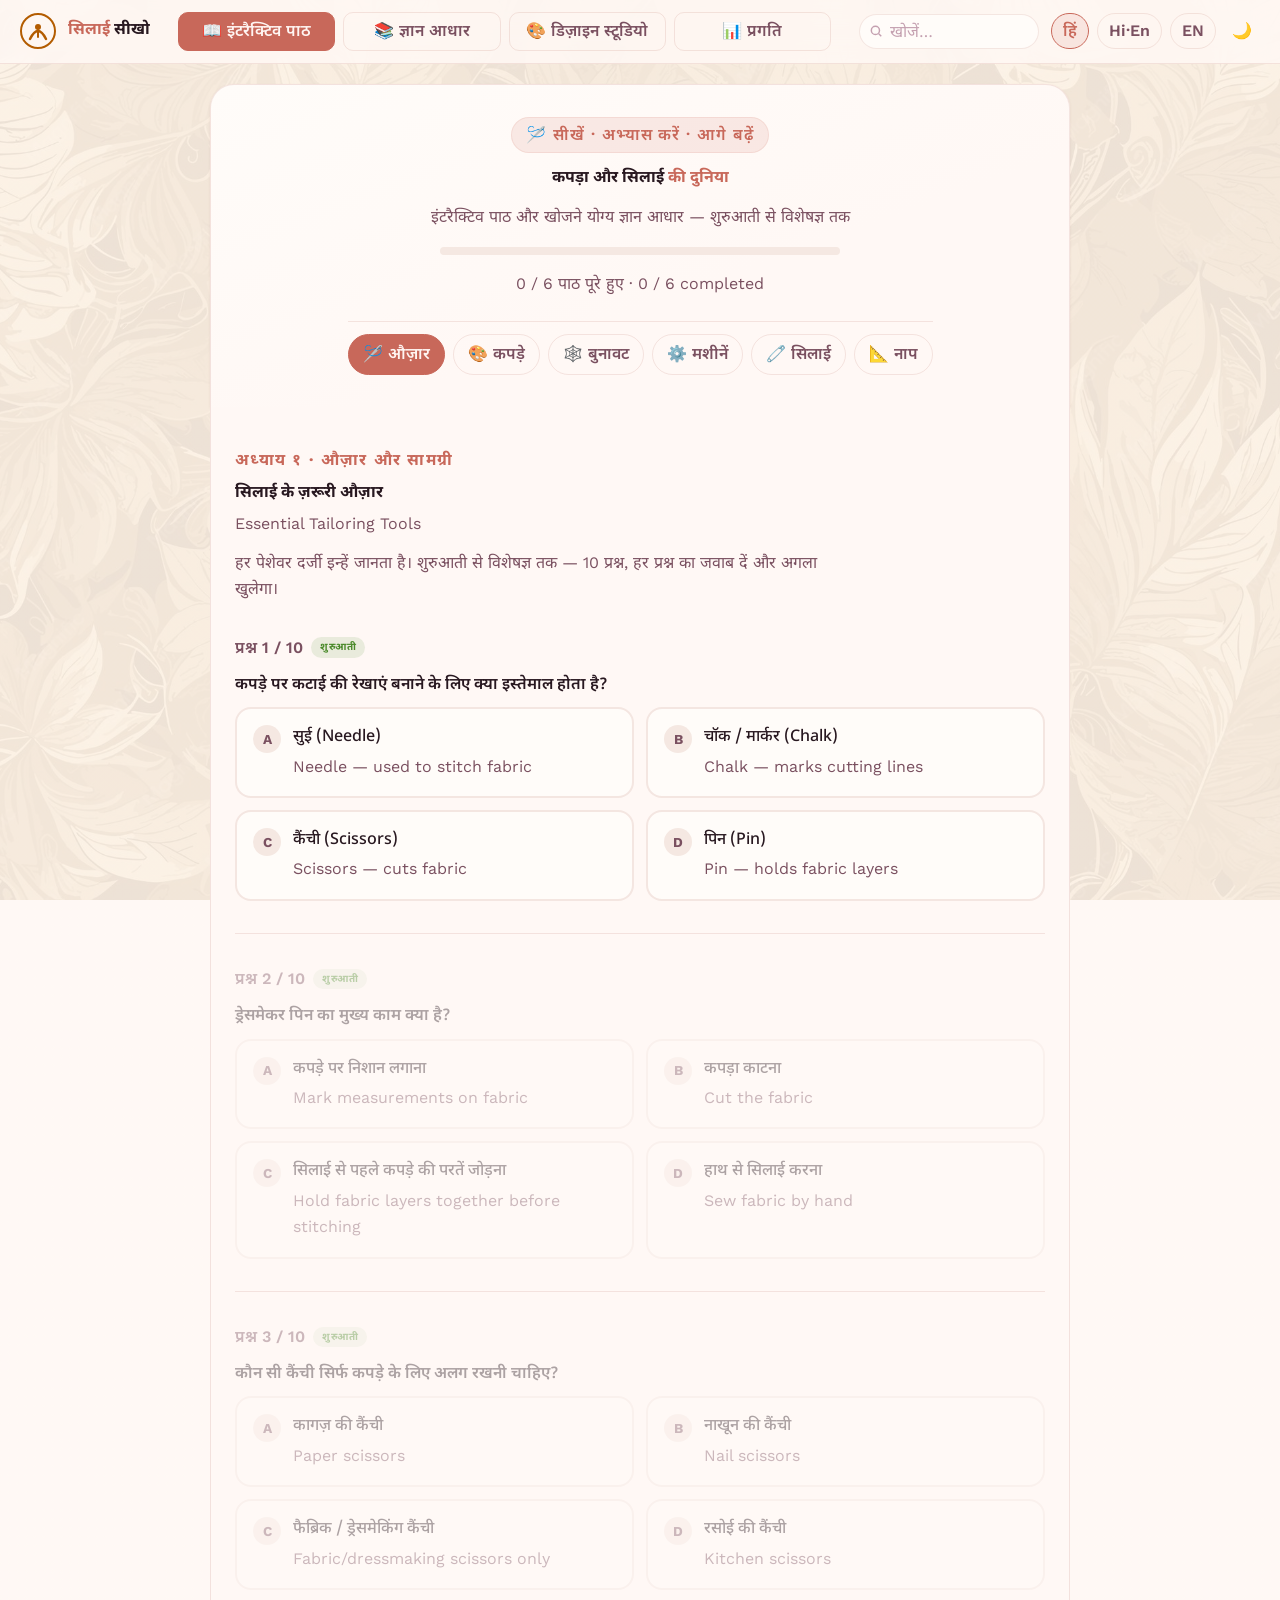
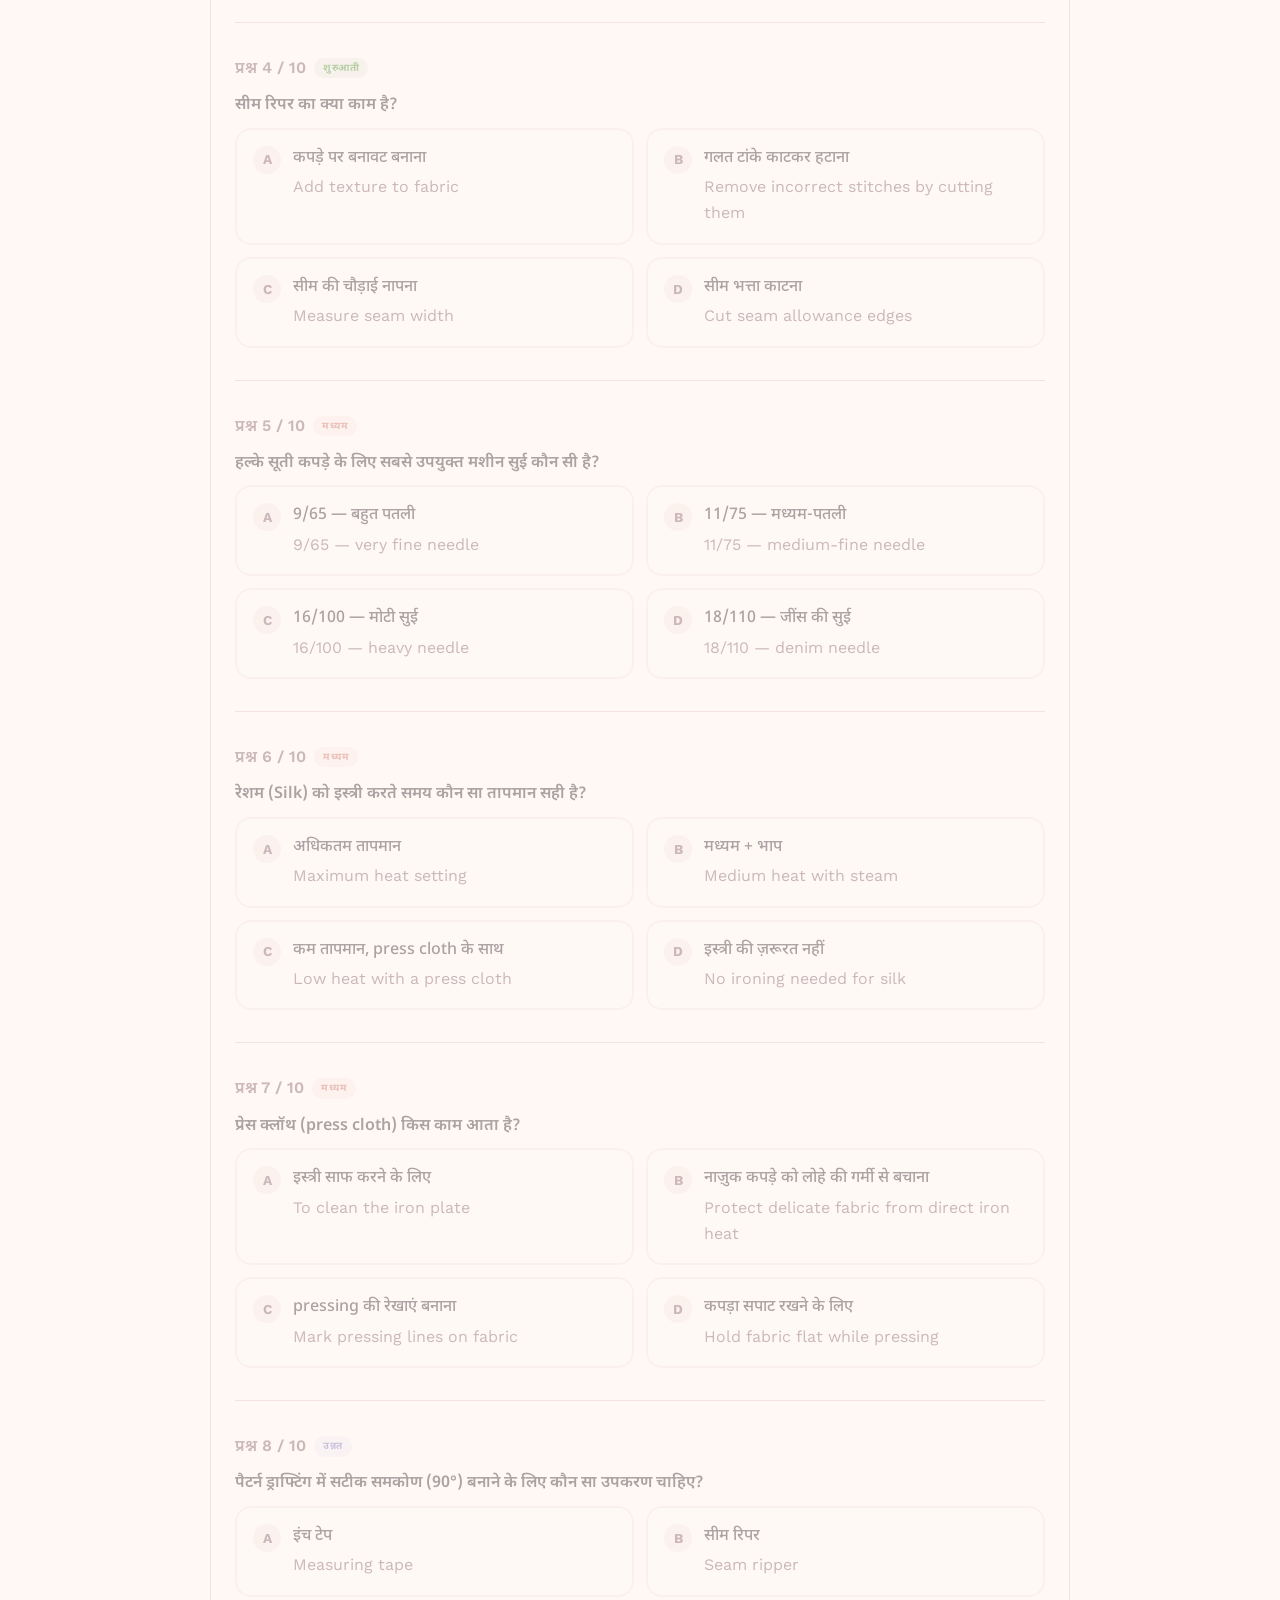
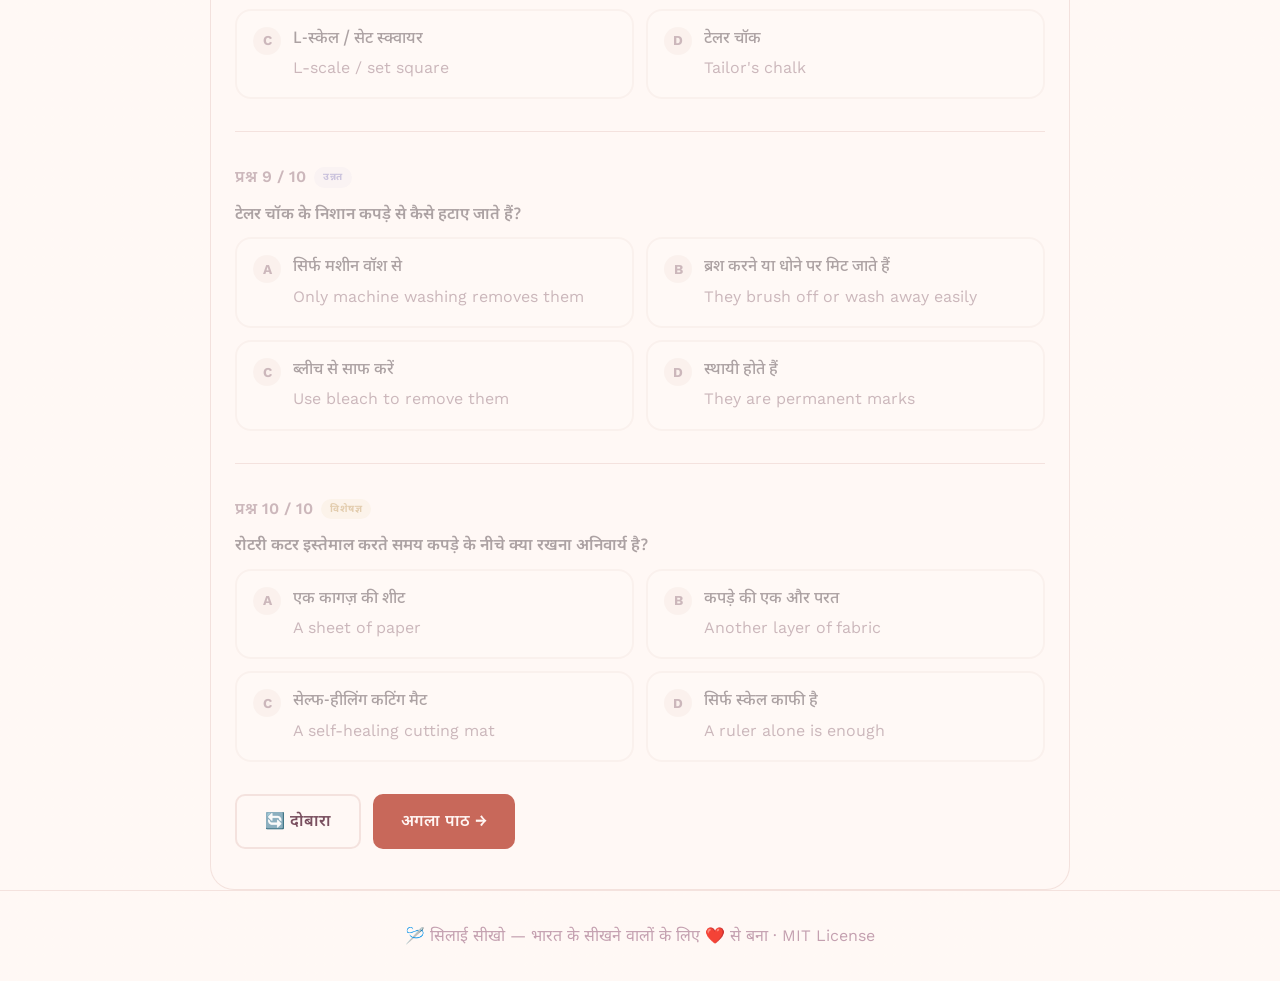
==== commit 9ffccdb6: "Add learner dashboard, localStorage persistence & CSS compatibility fixes - storage.js: namespaced l" ====
--- a/index.html
+++ b/index.html
@@ -32,6 +32,9 @@
     </button>
     <button class="view-tab" id="vtab-studio" onclick="switchView('studio')">
       🎨 <span class="hi-only">डिज़ाइन स्टूडियो</span><span class="en-only">Design Studio</span>
+    </button>
+    <button class="view-tab" id="vtab-dashboard" onclick="switchView('dashboard')">
+      📊 <span class="hi-only">प्रगति</span><span class="en-only">Dashboard</span>
     </button>
   </nav>
   <div class="nav-search-wrap">
@@ -1333,7 +1336,19 @@
   </div>
 </div><!-- /view-studio -->
 
-<!-- VIEW 4 — KB LESSON DETAIL PAGE -->
+<!-- VIEW 4 — LEARNER DASHBOARD -->
+<div class="view" id="view-dashboard">
+  <div class="dash" id="dashContent">
+    <!-- rendered by dashboard.js initDashboard() -->
+    <div class="dash-empty">
+      <div class="dash-empty-icon">📊</div>
+      <p class="hi-only">प्रगति लोड हो रही है…</p>
+      <p class="en-only">Loading your progress…</p>
+    </div>
+  </div>
+</div><!-- /view-dashboard -->
+
+<!-- VIEW 5 — KB LESSON DETAIL PAGE -->
 <div class="view" id="view-kb-lesson">
   <div class="lp-topbar">
     <button class="lp-back-btn" onclick="backToKB()">
@@ -1385,9 +1400,11 @@
   · MIT License
 </footer>
 
+<script src="src/js/storage.js"></script>
 <script src="src/js/media-loader.js"></script>
 <script src="src/js/knowledge-base.js"></script>
 <script src="src/js/design-studio.js"></script>
+<script src="src/js/dashboard.js"></script>
 <script src="src/js/app.js"></script>
 </body>
 </html>
--- a/src/css/base.css
+++ b/src/css/base.css
@@ -55,20 +55,25 @@
 body{min-height:100dvh;font-family:var(--font-body);font-size:var(--text-base);
   color:var(--color-text);line-height:1.65;
   background-color:var(--color-bg);
+  /* Fallback for browsers without color-mix() */
+  background-image:url('../../assets/bg-gold.jpg');
   background-image:
     linear-gradient(color-mix(in oklab,var(--color-bg) 82%,transparent),color-mix(in oklab,var(--color-bg) 82%,transparent)),
     url('../../assets/bg-gold.jpg');
   background-size:auto,cover;background-position:center center;
   background-attachment:local,fixed;background-repeat:repeat,no-repeat}
-[data-theme="dark"] body{background-image:linear-gradient(color-mix(in oklab,var(--color-bg) 78%,transparent),color-mix(in oklab,var(--color-bg) 78%,transparent)),url('../../assets/bg-gold.jpg')}
+[data-theme="dark"] body{
+  background-image:url('../../assets/bg-gold.jpg');
+  background-image:linear-gradient(color-mix(in oklab,var(--color-bg) 78%,transparent),color-mix(in oklab,var(--color-bg) 78%,transparent)),url('../../assets/bg-gold.jpg')}
 img,svg{display:block;max-width:100%}
 button{cursor:pointer;background:none;border:none;font:inherit;color:inherit}
 @media(prefers-reduced-motion:reduce){*{animation-duration:.01ms!important;transition-duration:.01ms!important}}
 
 /* ── NAV ─────────────────────────────────────────────────── */
 .nav{position:sticky;top:0;z-index:100;
+  background:rgba(255,248,245,0.85);
   background:color-mix(in oklab,var(--color-bg) 85%,transparent);
-  backdrop-filter:blur(12px);border-bottom:1px solid var(--color-border);
+  backdrop-filter:blur(12px);-webkit-backdrop-filter:blur(12px);border-bottom:1px solid var(--color-border);
   padding:var(--space-3) var(--space-5);
   display:flex;align-items:center;gap:var(--space-3)}
 .nav-logo{display:flex;align-items:center;gap:var(--space-3);text-decoration:none;
@@ -803,3 +808,192 @@
 .lp-ref-item strong{display:block;font-size:var(--text-sm);color:var(--color-text)}
 .lp-ref-item span{font-size:var(--text-xs);color:var(--color-text-muted)}
 /* hero-banner-img is defined in the hero block above */
+
+/* ══════════════════════════════════════════════════════════════
+   PHONE LAYOUT — ≤ 600 px
+══════════════════════════════════════════════════════════════ */
+@media(max-width:600px){
+  /* Nav first row: tighten up */
+  .nav{padding:var(--space-2) var(--space-3);gap:var(--space-2)}
+  .nav-logo img{width:28px;height:28px}
+  .nav-title{font-size:var(--text-sm)}
+  .lang-btn{padding:3px 8px;font-size:10px}
+  .nav-btn{min-width:32px;height:32px}
+
+  /* View tabs: smaller text so three tabs fit one row */
+  .view-tab{font-size:11px;padding:6px 6px;line-height:1.25}
+
+  /* Hero */
+  .hero{margin:var(--space-2) var(--space-3) 0;padding:var(--space-5) var(--space-4) 0}
+  .chapter-pill{padding:5px 10px;font-size:10px}
+
+  /* Lesson section */
+  .lesson{padding:var(--space-6) var(--space-4);border-radius:0 0 var(--radius-lg) var(--radius-lg)}
+  .lesson-header{margin-bottom:var(--space-6)}
+  .lesson-desc{font-size:var(--text-sm)}
+
+  /* Quiz images */
+  .quiz-img{max-height:160px}
+
+  /* Option buttons */
+  .option-btn{padding:var(--space-3)}
+  .option-hi{font-size:var(--text-sm)}
+  .option-en{font-size:11px}
+  .option-icon{width:24px;height:24px;font-size:.75rem}
+
+  /* Match game */
+  .match-game{gap:var(--space-2) var(--space-3)}
+  .match-card,.match-drop{padding:var(--space-2) var(--space-3);font-size:var(--text-xs);min-height:40px}
+  .match-drop{min-height:44px}
+
+  /* Fill-in-blank */
+  .fill-blank input{width:100px;font-size:var(--text-sm)}
+
+  /* Knowledge base */
+  .kb{padding:var(--space-6) var(--space-3)}
+  .kb-header{margin-bottom:var(--space-5)}
+
+  /* Modal */
+  .modal-overlay{padding:var(--space-2)}
+  .modal-head{padding:var(--space-4) var(--space-4) var(--space-3)}
+  .modal-body{padding:var(--space-3) var(--space-4) var(--space-5)}
+  .modal-head h2{font-size:var(--text-lg)}
+
+  /* Design studio */
+  .ds{padding:var(--space-4) var(--space-3) var(--space-8)}
+  .ds-insight-grid{grid-template-columns:1fr 1fr}
+  .ds-garment-bar{padding:var(--space-3)}
+  .ds-canvas-wrap,.ds-3d{max-height:280px}
+
+  /* Score card */
+  .score-card{padding:var(--space-8) var(--space-4)}
+
+  /* LP panel */
+  .lp-video-grid{grid-template-columns:1fr}
+  .lp-video-thumb{width:80px}
+}
+
+/* ── Very narrow phones (≤ 360 px) ───────────────────────── */
+@media(max-width:360px){
+  /* Show only the emoji in view-tab buttons to save space */
+  .view-tab .hi-only,.view-tab .en-only{display:none!important}
+
+  /* Stack drag-drop columns on tiny screens */
+  .match-game{grid-template-columns:1fr}
+  .match-col-title span{display:none}
+  .match-col-title{grid-template-columns:1fr;text-align:center}
+
+  /* Reduce hero and section padding further */
+  .hero{margin:var(--space-1) var(--space-2) 0;padding:var(--space-4) var(--space-3) 0}
+  .lesson,.kb,.ds{padding-left:var(--space-3);padding-right:var(--space-3)}
+}
+
+/* ── DARK MODE NAV FALLBACK ─────────────────────────────── */
+[data-theme="dark"] .nav{background:rgba(26,15,20,0.85)}
+
+/* ════════════════════════════════════════════════════════════
+   LEARNER DASHBOARD
+════════════════════════════════════════════════════════════ */
+.dash{max-width:900px;margin:0 auto;padding:var(--space-10) var(--space-6) var(--space-16)}
+
+/* Header */
+.dash-header{display:flex;align-items:flex-start;justify-content:space-between;
+  gap:var(--space-4);margin-bottom:var(--space-8);flex-wrap:wrap}
+.dash-title{font-family:var(--font-display);font-size:var(--text-2xl);font-weight:700;
+  color:var(--color-text);margin-bottom:4px}
+.dash-sub{font-size:var(--text-sm);color:var(--color-text-muted)}
+.dash-reset-btn{padding:8px 16px;border-radius:var(--radius-md);font-size:var(--text-xs);
+  font-weight:600;border:1.5px solid var(--color-error);color:var(--color-error);
+  background:var(--color-error-hi);cursor:pointer;transition:all var(--transition);white-space:nowrap}
+.dash-reset-btn:hover{background:var(--color-error);color:#fff}
+
+/* Big stat row */
+.dash-stats{display:grid;grid-template-columns:repeat(4,1fr);gap:var(--space-4);
+  margin-bottom:var(--space-8)}
+@media(max-width:640px){.dash-stats{grid-template-columns:1fr 1fr}}
+.dash-stat{background:var(--color-surface);border:1px solid var(--color-border);
+  border-radius:var(--radius-lg);padding:var(--space-5);text-align:center;
+  box-shadow:var(--shadow-sm);transition:all var(--transition)}
+.dash-stat:hover{transform:translateY(-2px);box-shadow:var(--shadow-md)}
+.dash-stat-icon{font-size:1.6rem;margin-bottom:var(--space-2)}
+.dash-stat-value{font-family:var(--font-display);font-size:var(--text-2xl);font-weight:800;
+  color:var(--color-primary);line-height:1}
+.dash-stat-label{font-size:var(--text-xs);color:var(--color-text-muted);
+  margin-top:var(--space-1);font-weight:600;text-transform:uppercase;letter-spacing:.05em}
+.dash-stat.streak .dash-stat-value{color:#e8a020}
+.dash-stat.time .dash-stat-value{color:var(--color-teal)}
+.dash-stat.correct .dash-stat-value{color:var(--color-success)}
+
+/* Section heading */
+.dash-section-title{font-size:var(--text-sm);font-weight:700;text-transform:uppercase;
+  letter-spacing:.08em;color:var(--color-text-muted);margin-bottom:var(--space-4);
+  padding-bottom:var(--space-2);border-bottom:1px solid var(--color-border)}
+
+/* Chapter rows */
+.dash-chapters{display:flex;flex-direction:column;gap:var(--space-3);margin-bottom:var(--space-8)}
+.dash-ch{background:var(--color-surface);border:1px solid var(--color-border);
+  border-radius:var(--radius-lg);padding:var(--space-4) var(--space-5);
+  display:flex;align-items:center;gap:var(--space-4);flex-wrap:wrap}
+.dash-ch.done{border-color:var(--color-success);background:var(--color-success-hi)}
+.dash-ch-icon{font-size:1.4rem;flex-shrink:0;width:36px;text-align:center}
+.dash-ch-info{flex:1;min-width:120px}
+.dash-ch-name{font-family:var(--font-display);font-weight:700;font-size:var(--text-base);
+  color:var(--color-text)}
+.dash-ch-sub{font-size:var(--text-xs);color:var(--color-text-muted);margin-top:2px}
+.dash-ch-bar-wrap{flex:2;min-width:120px}
+.dash-ch-bar-track{height:8px;background:var(--color-surface-offset);border-radius:var(--radius-full);
+  overflow:hidden;margin-bottom:4px}
+.dash-ch-bar-fill{height:100%;border-radius:var(--radius-full);
+  background:linear-gradient(90deg,var(--color-primary),var(--color-teal));
+  transition:width 0.6s cubic-bezier(.16,1,.3,1)}
+.dash-ch.done .dash-ch-bar-fill{background:linear-gradient(90deg,var(--color-success),#70c880)}
+.dash-ch-bar-label{font-size:var(--text-xs);color:var(--color-text-muted);
+  display:flex;justify-content:space-between}
+.dash-ch-badge{padding:4px 10px;border-radius:var(--radius-full);font-size:10px;font-weight:700;
+  letter-spacing:.04em;text-transform:uppercase;flex-shrink:0}
+.dash-ch-badge.done-badge{background:var(--color-success);color:#fff}
+.dash-ch-badge.progress-badge{background:var(--color-primary-hi);color:var(--color-primary)}
+.dash-ch-badge.locked-badge{background:var(--color-surface-offset);color:var(--color-text-faint)}
+
+/* Skill distribution */
+.dash-skills{background:var(--color-surface);border:1px solid var(--color-border);
+  border-radius:var(--radius-lg);padding:var(--space-5);margin-bottom:var(--space-8)}
+.dash-skill-row{display:flex;align-items:center;gap:var(--space-3);margin-bottom:var(--space-3)}
+.dash-skill-row:last-child{margin-bottom:0}
+.dash-skill-name{font-size:var(--text-xs);font-weight:700;width:90px;flex-shrink:0;
+  text-transform:uppercase;letter-spacing:.04em}
+.skill-beg{color:var(--color-success)}
+.skill-int{color:var(--color-primary)}
+.skill-adv{color:var(--color-teal)}
+.skill-exp{color:var(--color-gold)}
+.dash-skill-bar-track{flex:1;height:10px;background:var(--color-surface-offset);
+  border-radius:var(--radius-full);overflow:hidden}
+.dash-skill-bar-fill{height:100%;border-radius:var(--radius-full);transition:width 0.7s ease}
+.fill-beg{background:var(--color-success)}
+.fill-int{background:var(--color-primary)}
+.fill-adv{background:var(--color-teal)}
+.fill-exp{background:var(--color-gold)}
+.dash-skill-count{font-size:var(--text-xs);font-weight:700;color:var(--color-text-muted);
+  min-width:44px;text-align:right}
+
+/* Activity / tips */
+.dash-tips{background:var(--color-primary-hi);border:1px solid var(--color-primary);
+  border-radius:var(--radius-lg);padding:var(--space-5);margin-bottom:var(--space-8)}
+.dash-tips h4{font-family:var(--font-display);font-weight:700;font-size:var(--text-base);
+  color:var(--color-primary);margin-bottom:var(--space-3)}
+.dash-tip-list{list-style:none;display:flex;flex-direction:column;gap:var(--space-2)}
+.dash-tip-list li{font-size:var(--text-sm);color:var(--color-text);display:flex;gap:var(--space-2);
+  align-items:flex-start;line-height:1.5}
+.dash-tip-list li::before{content:"→";color:var(--color-primary);font-weight:700;flex-shrink:0}
+
+/* Empty state */
+.dash-empty{text-align:center;padding:var(--space-12) var(--space-6);
+  color:var(--color-text-muted)}
+.dash-empty .dash-empty-icon{font-size:3rem;margin-bottom:var(--space-4)}
+.dash-empty p{font-size:var(--text-base);max-width:40ch;margin:0 auto}
+
+@media(max-width:600px){
+  .dash{padding:var(--space-6) var(--space-3) var(--space-10)}
+  .dash-ch{flex-direction:column;align-items:flex-start}
+  .dash-ch-bar-wrap{width:100%}
+}
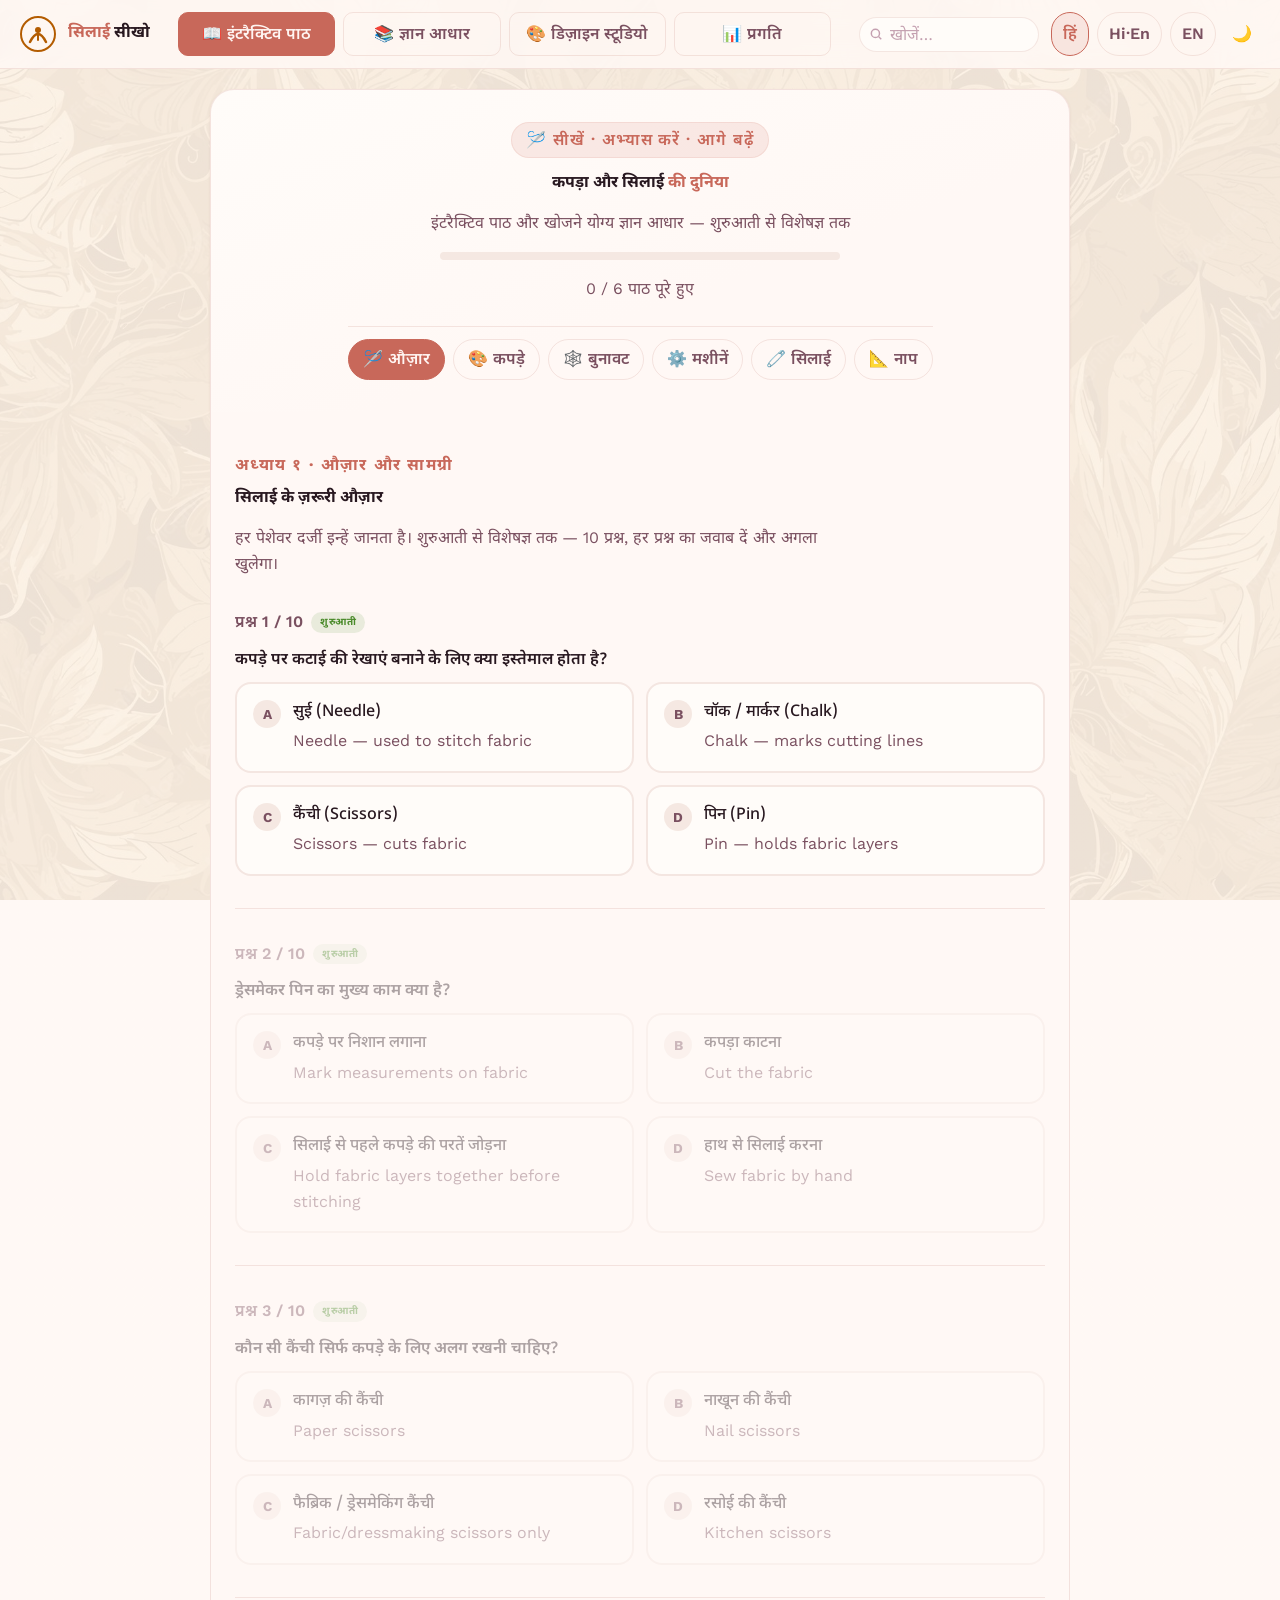
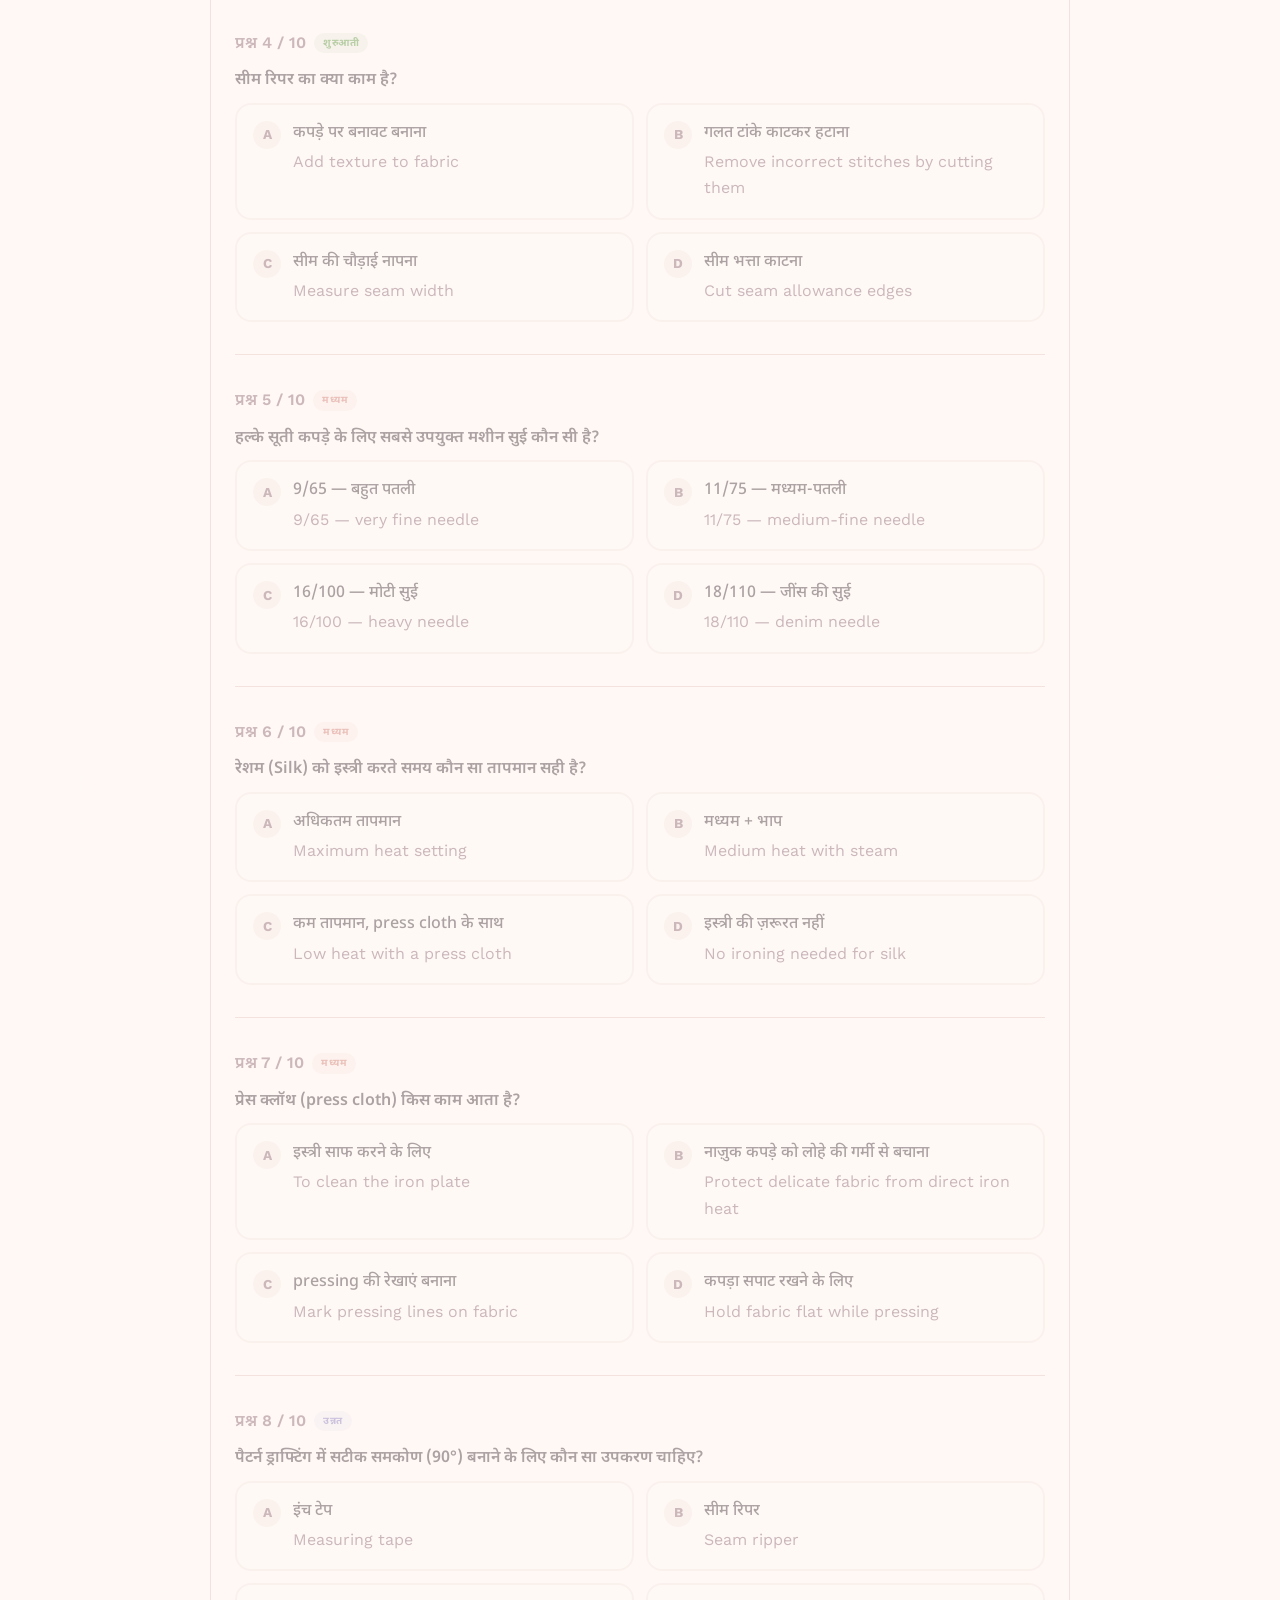
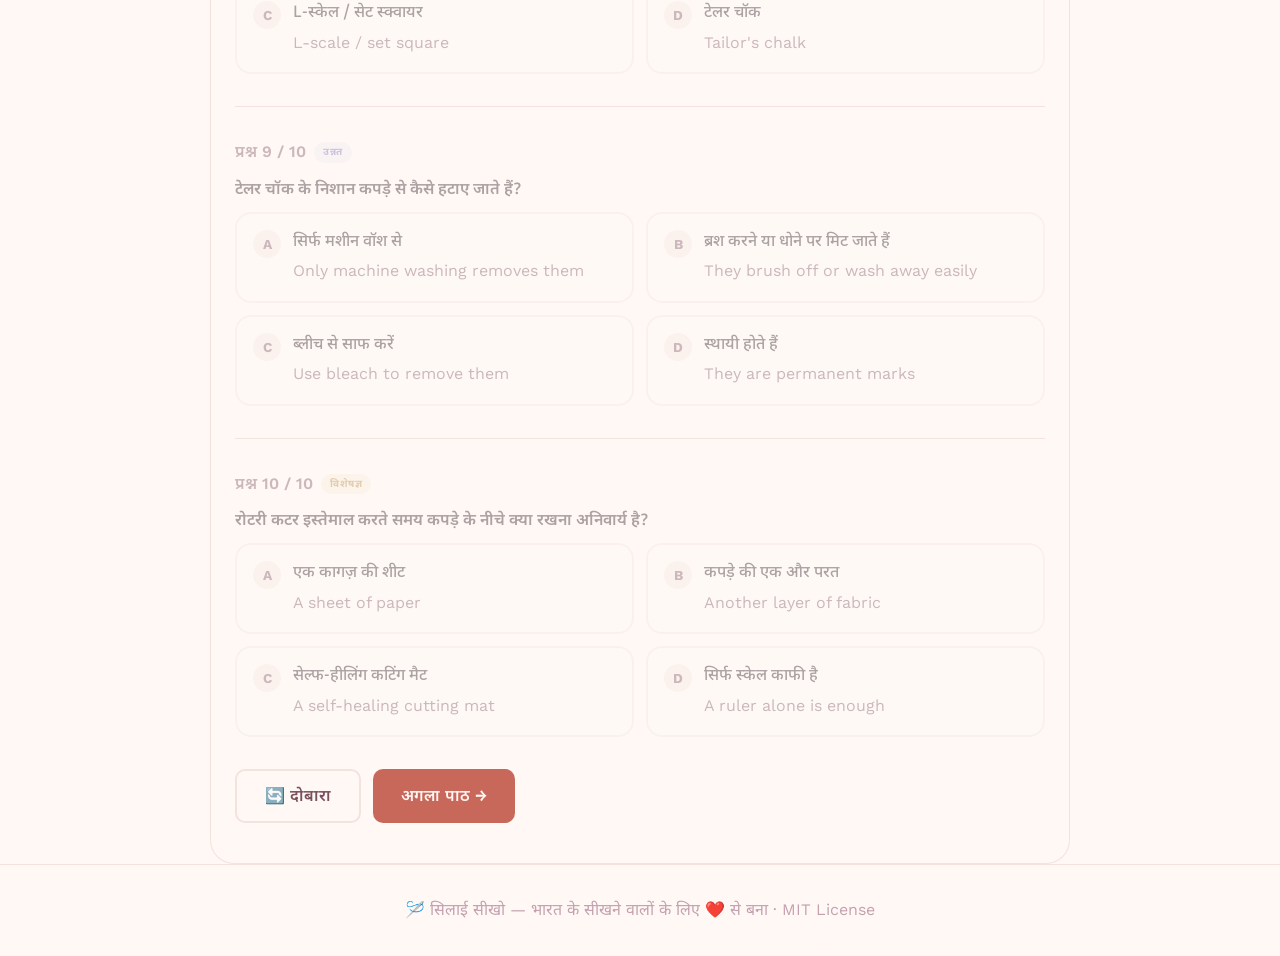
==== commit 8e2db334: "Fix language system, illustrations, videos, responsive layout & expand KB to 29 lessons Language sys" ====
--- a/index.html
+++ b/index.html
@@ -56,18 +56,19 @@
 <section class="hero">
   <div class="hero-content">
     <div class="hero-badge">🪡 <span class="hi-only">सीखें · अभ्यास करें · आगे बढ़ें</span><span class="en-only">Learn · Practise · Progress</span></div>
-    <h1>कपड़ा और सिलाई <em>की दुनिया</em></h1>
+    <h1 class="hi-only">कपड़ा और सिलाई <em>की दुनिया</em></h1>
+    <h1 class="en-only">The World of <em>Fabric &amp; Stitching</em></h1>
     <p class="hero-sub hi-only">इंटरैक्टिव पाठ और खोजने योग्य ज्ञान आधार — शुरुआती से विशेषज्ञ तक</p>
     <p class="hero-sub en-only">Interactive lessons and a searchable knowledge base — beginner to expert</p>
     <div class="progress-bar-wrap"><div class="progress-bar" id="progressBar"></div></div>
-    <p class="progress-label" id="progressLabel">0 / 6 पाठ पूरे हुए</p>
+    <p class="progress-label"><span class="hi-only" id="progressLabelHi">0 / 6 पाठ पूरे हुए</span><span class="en-only" id="progressLabelEn">0 / 6 lessons completed</span></p>
     <nav class="chapter-nav" role="tablist" aria-label="Chapters">
-      <button class="chapter-pill active" role="tab" onclick="goChapter(0)" id="cpill-0">🪡 औज़ार</button>
-      <button class="chapter-pill" role="tab" onclick="goChapter(1)" id="cpill-1">🎨 कपड़े</button>
-      <button class="chapter-pill" role="tab" onclick="goChapter(2)" id="cpill-2">🕸️ बुनावट</button>
-      <button class="chapter-pill" role="tab" onclick="goChapter(3)" id="cpill-3">⚙️ मशीनें</button>
-      <button class="chapter-pill" role="tab" onclick="goChapter(4)" id="cpill-4">🧷 सिलाई</button>
-      <button class="chapter-pill" role="tab" onclick="goChapter(5)" id="cpill-5">📐 नाप</button>
+      <button class="chapter-pill active" role="tab" onclick="goChapter(0)" id="cpill-0">🪡 <span class="hi-only">औज़ार</span><span class="en-only">Tools</span></button>
+      <button class="chapter-pill" role="tab" onclick="goChapter(1)" id="cpill-1">🎨 <span class="hi-only">कपड़े</span><span class="en-only">Fabrics</span></button>
+      <button class="chapter-pill" role="tab" onclick="goChapter(2)" id="cpill-2">🕸️ <span class="hi-only">बुनावट</span><span class="en-only">Weave</span></button>
+      <button class="chapter-pill" role="tab" onclick="goChapter(3)" id="cpill-3">⚙️ <span class="hi-only">मशीनें</span><span class="en-only">Machines</span></button>
+      <button class="chapter-pill" role="tab" onclick="goChapter(4)" id="cpill-4">🧷 <span class="hi-only">सिलाई</span><span class="en-only">Seams</span></button>
+      <button class="chapter-pill" role="tab" onclick="goChapter(5)" id="cpill-5">📐 <span class="hi-only">नाप</span><span class="en-only">Measures</span></button>
     </nav>
   </div>
 </section>
@@ -86,8 +87,7 @@
     <p class="lesson-number en-only">Chapter 1 · Tools & Materials</p>
     <h2 class="lesson-title hi-only">सिलाई के ज़रूरी औज़ार</h2>
     <h2 class="lesson-title en-only">Essential Tailoring Tools</h2>
-    <p class="lesson-title-en hi-only">Essential Tailoring Tools</p>
-    <p class="lesson-desc hi-only">हर पेशेवर दर्जी इन्हें जानता है। शुरुआती से विशेषज्ञ तक — 10 प्रश्न, हर प्रश्न का जवाब दें और अगला खुलेगा।</p>
+        <p class="lesson-desc hi-only">हर पेशेवर दर्जी इन्हें जानता है। शुरुआती से विशेषज्ञ तक — 10 प्रश्न, हर प्रश्न का जवाब दें और अगला खुलेगा।</p>
     <p class="lesson-desc en-only">Every professional tailor knows these. Beginner to expert — answer each question to unlock the next.</p>
   </div>
 
@@ -252,7 +252,7 @@
 
   <div class="action-row">
     <button class="btn-secondary" onclick="startChapter(0)">🔄 <span class="hi-only">दोबारा</span><span class="en-only">Retry</span></button>
-    <button class="btn-primary" onclick="goChapter(1)">अगला पाठ → <span class="en-only">Next</span></button>
+    <button class="btn-primary" onclick="goChapter(1)"><span class="hi-only">अगला पाठ →</span><span class="en-only">Next →</span></button>
   </div>
 </section>
 
@@ -263,8 +263,7 @@
     <p class="lesson-number en-only">Chapter 2 · Fabric Types</p>
     <h2 class="lesson-title hi-only">कपड़े की पहचान करें</h2>
     <h2 class="lesson-title en-only">Identifying Fabrics</h2>
-    <p class="lesson-title-en hi-only">Identify Fabrics by Touch & Look</p>
-    <p class="lesson-desc hi-only">कपड़े को देखकर और छूकर पहचानें — शुरुआती से विशेषज्ञ तक 10 प्रश्न।</p>
+        <p class="lesson-desc hi-only">कपड़े को देखकर और छूकर पहचानें — शुरुआती से विशेषज्ञ तक 10 प्रश्न।</p>
     <p class="lesson-desc en-only">Recognise fabric by sight and touch — 10 questions, beginner to expert.</p>
   </div>
   <p class="section-label hi-only">मुख्य अवधारणाएं</p>
@@ -452,8 +451,8 @@
   </div>
 
   <div class="action-row">
-    <button class="btn-secondary" onclick="startChapter(1)">🔄</button>
-    <button class="btn-primary" onclick="goChapter(2)">अगला → <span class="en-only">Next</span></button>
+    <button class="btn-secondary" onclick="startChapter(1)">🔄 <span class="hi-only">दोबारा</span><span class="en-only">Retry</span></button>
+    <button class="btn-primary" onclick="goChapter(2)"><span class="hi-only">अगला →</span><span class="en-only">Next →</span></button>
   </div>
 </section>
 
@@ -625,8 +624,8 @@
   </div>
 
   <div class="action-row">
-    <button class="btn-secondary" onclick="startChapter(2)">🔄</button>
-    <button class="btn-primary" onclick="goChapter(3)">अगला → <span class="en-only">Next</span></button>
+    <button class="btn-secondary" onclick="startChapter(2)">🔄 <span class="hi-only">दोबारा</span><span class="en-only">Retry</span></button>
+    <button class="btn-primary" onclick="goChapter(3)"><span class="hi-only">अगला →</span><span class="en-only">Next →</span></button>
   </div>
 </section>
 
@@ -801,8 +800,8 @@
   </div>
 
   <div class="action-row">
-    <button class="btn-secondary" onclick="startChapter(3)">🔄</button>
-    <button class="btn-primary" onclick="goChapter(4)">अगला →</button>
+    <button class="btn-secondary" onclick="startChapter(3)">🔄 <span class="hi-only">दोबारा</span><span class="en-only">Retry</span></button>
+    <button class="btn-primary" onclick="goChapter(4)"><span class="hi-only">अगला →</span><span class="en-only">Next →</span></button>
   </div>
 </section>
 
@@ -999,8 +998,8 @@
   </div>
 
   <div class="action-row">
-    <button class="btn-secondary" onclick="startChapter(4)">🔄</button>
-    <button class="btn-primary" onclick="goChapter(5)">अगला →</button>
+    <button class="btn-secondary" onclick="startChapter(4)">🔄 <span class="hi-only">दोबारा</span><span class="en-only">Retry</span></button>
+    <button class="btn-primary" onclick="goChapter(5)"><span class="hi-only">अगला →</span><span class="en-only">Next →</span></button>
   </div>
 </section>
 
--- a/src/css/base.css
+++ b/src/css/base.css
@@ -369,11 +369,44 @@
 /* ── LANG MODES ──────────────────────────────────────────── */
 [data-lang="hi"] .en-only{display:none}
 [data-lang="en"] .hi-only{display:none}
-/* Hinglish (bi) — Hindi primary, English as faint translation below */
-[data-lang="bi"] .en-only{display:block;font-size:.76em;
-  color:var(--color-text-faint);font-style:italic;margin-top:1px;line-height:1.3;opacity:.85}
-[data-lang="bi"] .view-tab .en-only,[data-lang="bi"] .hero-badge .en-only{
-  font-size:.65em;display:block;color:var(--color-text-faint);opacity:.7}
+
+/* Quiz option text: .option-hi is always in script, .option-en.hi-only is the
+   English hint. In EN mode swap visibility so English is the primary label. */
+[data-lang="en"] .option-btn .option-hi{display:none}
+[data-lang="en"] .option-btn .option-en{display:block!important;
+  font-size:var(--text-base);font-weight:500;color:var(--color-text);margin-top:0}
+
+/* Lesson header number/title: ensure both sides present */
+[data-lang="en"] .lesson-number.hi-only{display:none}
+[data-lang="hi"] .lesson-number.en-only{display:none}
+
+/* Hinglish (bi) — Hindi primary, English as readable keynote below */
+[data-lang="bi"] .en-only{
+  display:block;
+  font-size:.85em;
+  color:var(--color-text-muted);
+  font-style:normal;
+  font-weight:400;
+  margin-top:3px;
+  line-height:1.45;
+  letter-spacing:.01em;
+}
+/* Compact contexts: nav tabs, badges */
+[data-lang="bi"] .view-tab .en-only,
+[data-lang="bi"] .hero-badge .en-only,
+[data-lang="bi"] .lang-btn .en-only,
+[data-lang="bi"] .nav-btn .en-only{
+  font-size:.68em;display:block;color:var(--color-text-muted);margin-top:1px;
+}
+/* In Hinglish mode, hide redundant English-subtitle divs (kb-card-title-en,
+   lesson-title-en, lp-en-subtitle) since .en-only content already shows */
+[data-lang="bi"] .kb-card-title-en,
+[data-lang="bi"] .lesson-title-en,
+[data-lang="bi"] .lp-en-subtitle{ display:none }
+/* In English mode, show these subtitle divs so Hindi users get context */
+[data-lang="en"] .kb-card-title-en,
+[data-lang="en"] .lesson-title-en,
+[data-lang="en"] .lp-en-subtitle{ display:none }
 
 /* ── CHAPTER SECTIONS ─────────────────────────────────────── */
 .chapter-section{display:none}
@@ -997,3 +1030,87 @@
   .dash-ch{flex-direction:column;align-items:flex-start}
   .dash-ch-bar-wrap{width:100%}
 }
+
+/* ════════════════════════════════════════════════════════════
+   RESPONSIVE — 480 px gap (between 360 and 600)
+════════════════════════════════════════════════════════════ */
+@media(max-width:480px){
+  /* Nav: tighter row-2 so tabs still visible */
+  .view-tab{font-size:10px;padding:5px 5px;gap:2px}
+  .view-tab svg,.view-tab span:first-child{font-size:.85rem}
+
+  /* Quiz options: single column always */
+  .options-grid{grid-template-columns:1fr!important}
+
+  /* Lesson content padding */
+  .lesson,.kb,.ds{padding-left:var(--space-3);padding-right:var(--space-3)}
+
+  /* KB filters: wrap tightly */
+  .kb-filter-label{min-width:0;margin-right:var(--space-1)}
+  .kb-chip{padding:4px 10px;font-size:10px}
+
+  /* KB grid single column */
+  .kb-grid{grid-template-columns:1fr!important}
+
+  /* Dashboard: 2-col stats → 1-col at 360 handled separately */
+  .dash-stats{grid-template-columns:1fr 1fr}
+  .dash-stat{padding:var(--space-3)}
+  .dash-stat-value{font-size:var(--text-xl)}
+
+  /* Lesson page media */
+  .lp-media-grid{grid-template-columns:1fr}
+  .lp-video-grid{grid-template-columns:1fr}
+
+  /* Design studio */
+  .ds-previews{grid-template-columns:1fr}
+  .ds-layout{grid-template-columns:1fr}
+}
+
+/* ── Very small (≤ 380 px): dashboard 1-col stats ─────── */
+@media(max-width:380px){
+  .dash-stats{grid-template-columns:1fr 1fr}
+  .dash-stat-icon{font-size:1.2rem}
+  .dash-stat-value{font-size:var(--text-lg)}
+  .dash-stat-label{font-size:9px}
+}
+
+/* ── Fluid quiz image (aspect-ratio) ──────────────────── */
+.quiz-img{
+  width:100%;
+  max-height:220px;
+  height:auto;
+  aspect-ratio:16/7;
+  object-fit:cover;
+  border-radius:var(--radius-md);
+  margin-bottom:var(--space-4);
+  border:1px solid var(--color-border);
+  display:block;
+}
+@media(max-width:480px){.quiz-img{aspect-ratio:4/3;max-height:180px}}
+
+/* ── Nav search: full-width on small screens ──────────── */
+@media(max-width:600px){
+  .nav-search-wrap{flex:1 1 100%;order:4;border-top:none;padding-top:0;max-width:100%}
+  #navSearch{width:100%}
+}
+
+/* ── KB lesson page: readable on all sizes ────────────── */
+.lp-concepts-grid{
+  grid-template-columns:repeat(auto-fill,minmax(min(260px,100%),1fr))
+}
+.lp-steps{gap:var(--space-4)}
+@media(max-width:480px){
+  .lp-step-num{width:28px;height:28px;font-size:.7rem;flex-shrink:0}
+  .lp-step-body h5{font-size:var(--text-sm)}
+}
+
+/* ── Option button text: prevent overflow ─────────────── */
+.option-hi,.option-en{overflow-wrap:break-word;word-break:break-word;hyphens:auto}
+
+/* ── Touch targets: 44 px minimum ────────────────────── */
+.kb-chip,.lang-btn,.nav-btn,.view-tab,.btn-primary,.btn-secondary,.option-btn{
+  min-height:44px;
+}
+@media(max-width:860px){
+  .kb-chip{min-height:36px}
+}
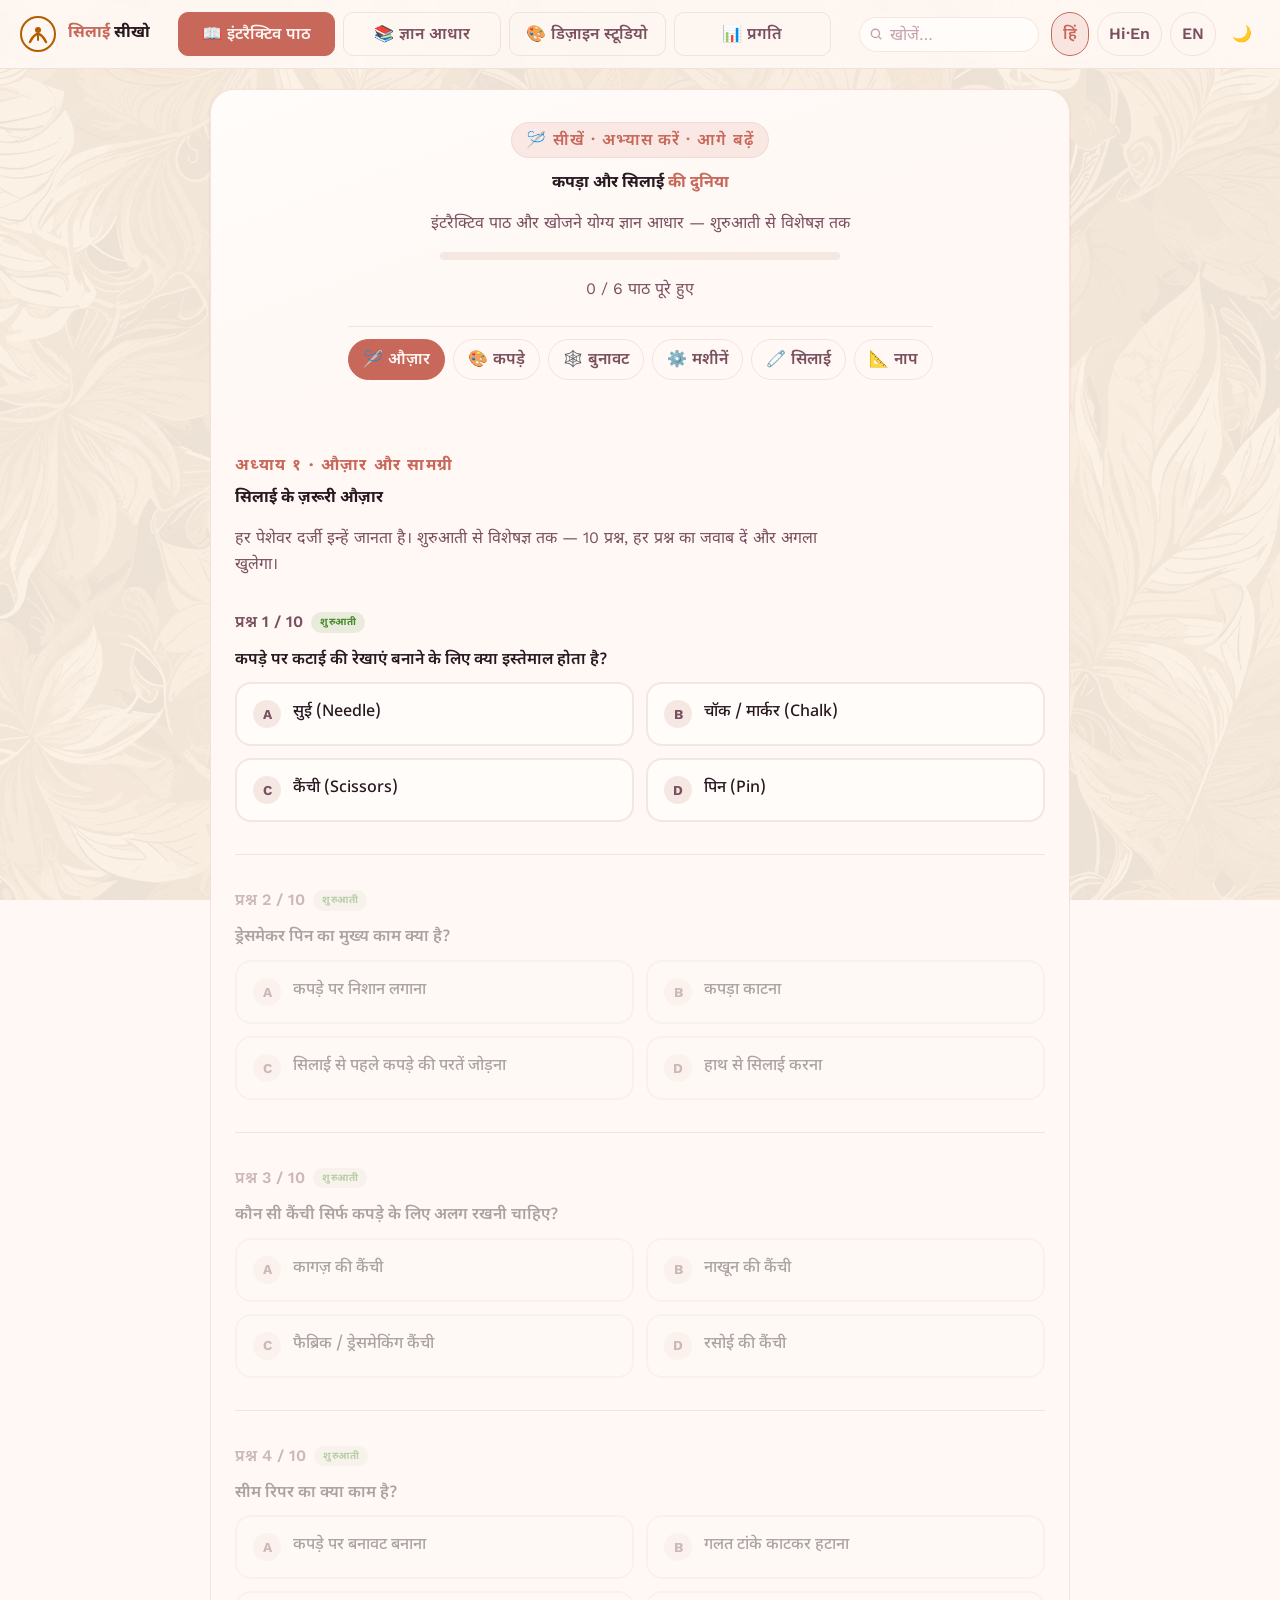
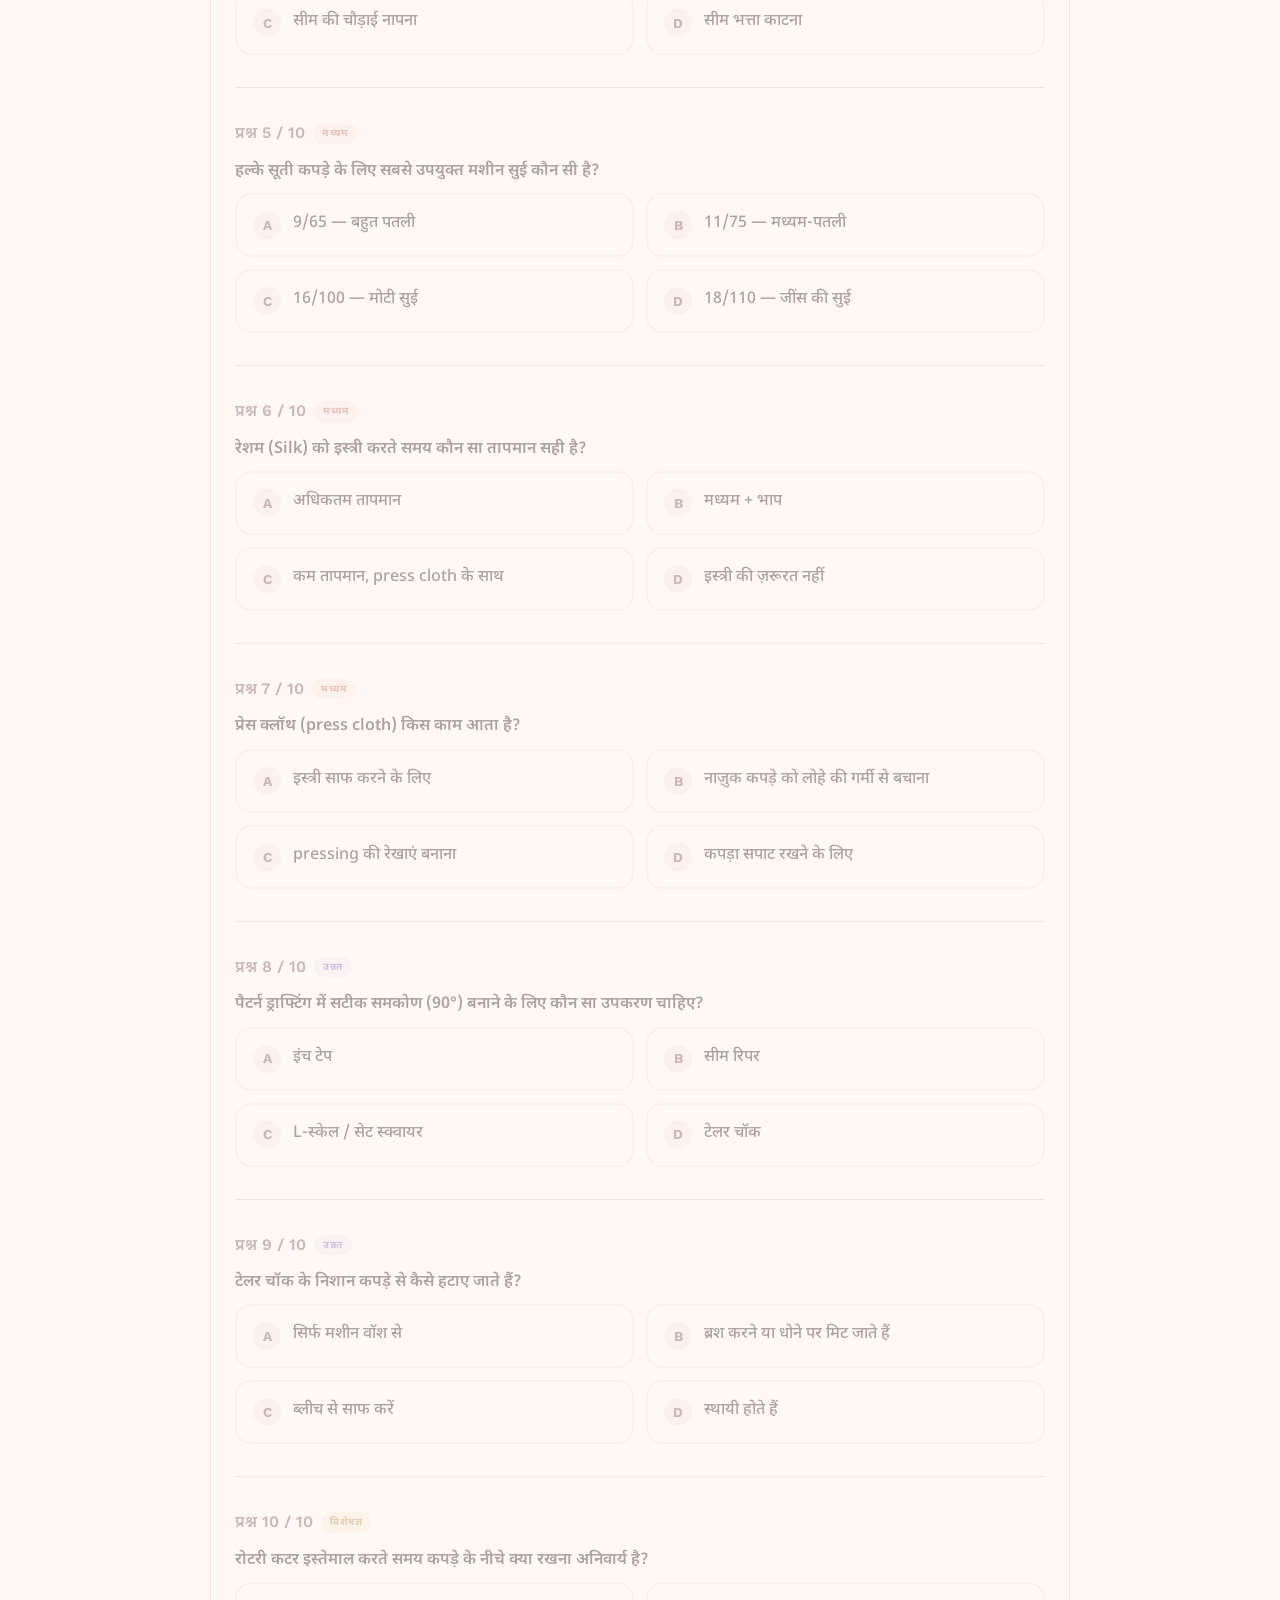
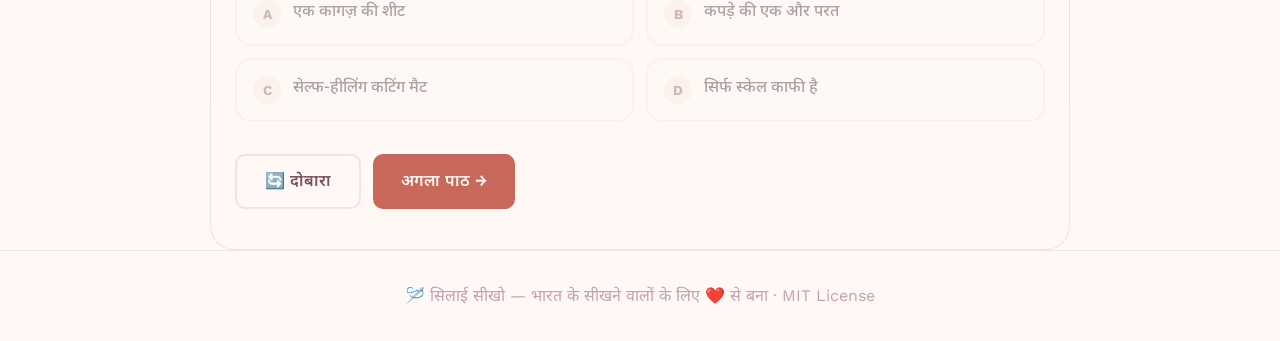
==== commit 3601cdab: "Fix language purity bugs & add missing section headings - Hide option-en quiz hints in pure Hindi mo" ====
--- a/index.html
+++ b/index.html
@@ -1210,6 +1210,8 @@
 <div class="view" id="view-kb">
   <div class="kb">
     <div class="kb-header">
+      <h2 class="hi-only">ज्ञान आधार</h2>
+      <h2 class="en-only">Knowledge Base</h2>
       <p class="hi-only">शुरुआती से विशेषज्ञ तक — मुख्य विषयों में संगठित पाठ योजनाएं, वीडियो ट्यूटोरियल और संदर्भ लिंक। खोजें और सीखें।</p>
       <p class="en-only">Lesson plans organised by core topic — from beginner to expert — with video tutorials and reference links. Search and learn.</p>
     </div>
@@ -1239,6 +1241,8 @@
 <div class="view" id="view-studio">
   <div class="ds">
     <div class="ds-header">
+      <h2 class="hi-only">डिज़ाइन स्टूडियो</h2>
+      <h2 class="en-only">Design Studio</h2>
       <p class="hi-only">अपना खुद का कपड़ा पैटर्न बनाएँ — इसे 2D में डिज़ाइन करें, 3D ड्रेप में देखें, और जानें कि इसे असली कपड़े पर कैसे बनाएं।</p>
       <p class="en-only">Create your own fabric pattern — design it in 2D, preview it draped in 3D, and learn how to replicate it on real cloth.</p>
     </div>
--- a/src/css/base.css
+++ b/src/css/base.css
@@ -370,8 +370,10 @@
 [data-lang="hi"] .en-only{display:none}
 [data-lang="en"] .hi-only{display:none}
 
-/* Quiz option text: .option-hi is always in script, .option-en.hi-only is the
-   English hint. In EN mode swap visibility so English is the primary label. */
+/* Quiz option text: .option-hi is Hindi term, .option-en.hi-only is the
+   English hint below. In Hindi mode hide the English hint (pure Hindi).
+   In EN mode swap: hide Hindi, promote English to primary label. */
+[data-lang="hi"] .option-btn .option-en{display:none}
 [data-lang="en"] .option-btn .option-hi{display:none}
 [data-lang="en"] .option-btn .option-en{display:block!important;
   font-size:var(--text-base);font-weight:500;color:var(--color-text);margin-top:0}
@@ -398,12 +400,14 @@
 [data-lang="bi"] .nav-btn .en-only{
   font-size:.68em;display:block;color:var(--color-text-muted);margin-top:1px;
 }
-/* In Hinglish mode, hide redundant English-subtitle divs (kb-card-title-en,
-   lesson-title-en, lp-en-subtitle) since .en-only content already shows */
+/* Hide redundant English-subtitle divs in all modes — .en-only already handles
+   English text; these divs only duplicate content */
+[data-lang="hi"] .kb-card-title-en,
+[data-lang="hi"] .lesson-title-en,
+[data-lang="hi"] .lp-en-subtitle{ display:none }
 [data-lang="bi"] .kb-card-title-en,
 [data-lang="bi"] .lesson-title-en,
 [data-lang="bi"] .lp-en-subtitle{ display:none }
-/* In English mode, show these subtitle divs so Hindi users get context */
 [data-lang="en"] .kb-card-title-en,
 [data-lang="en"] .lesson-title-en,
 [data-lang="en"] .lp-en-subtitle{ display:none }
